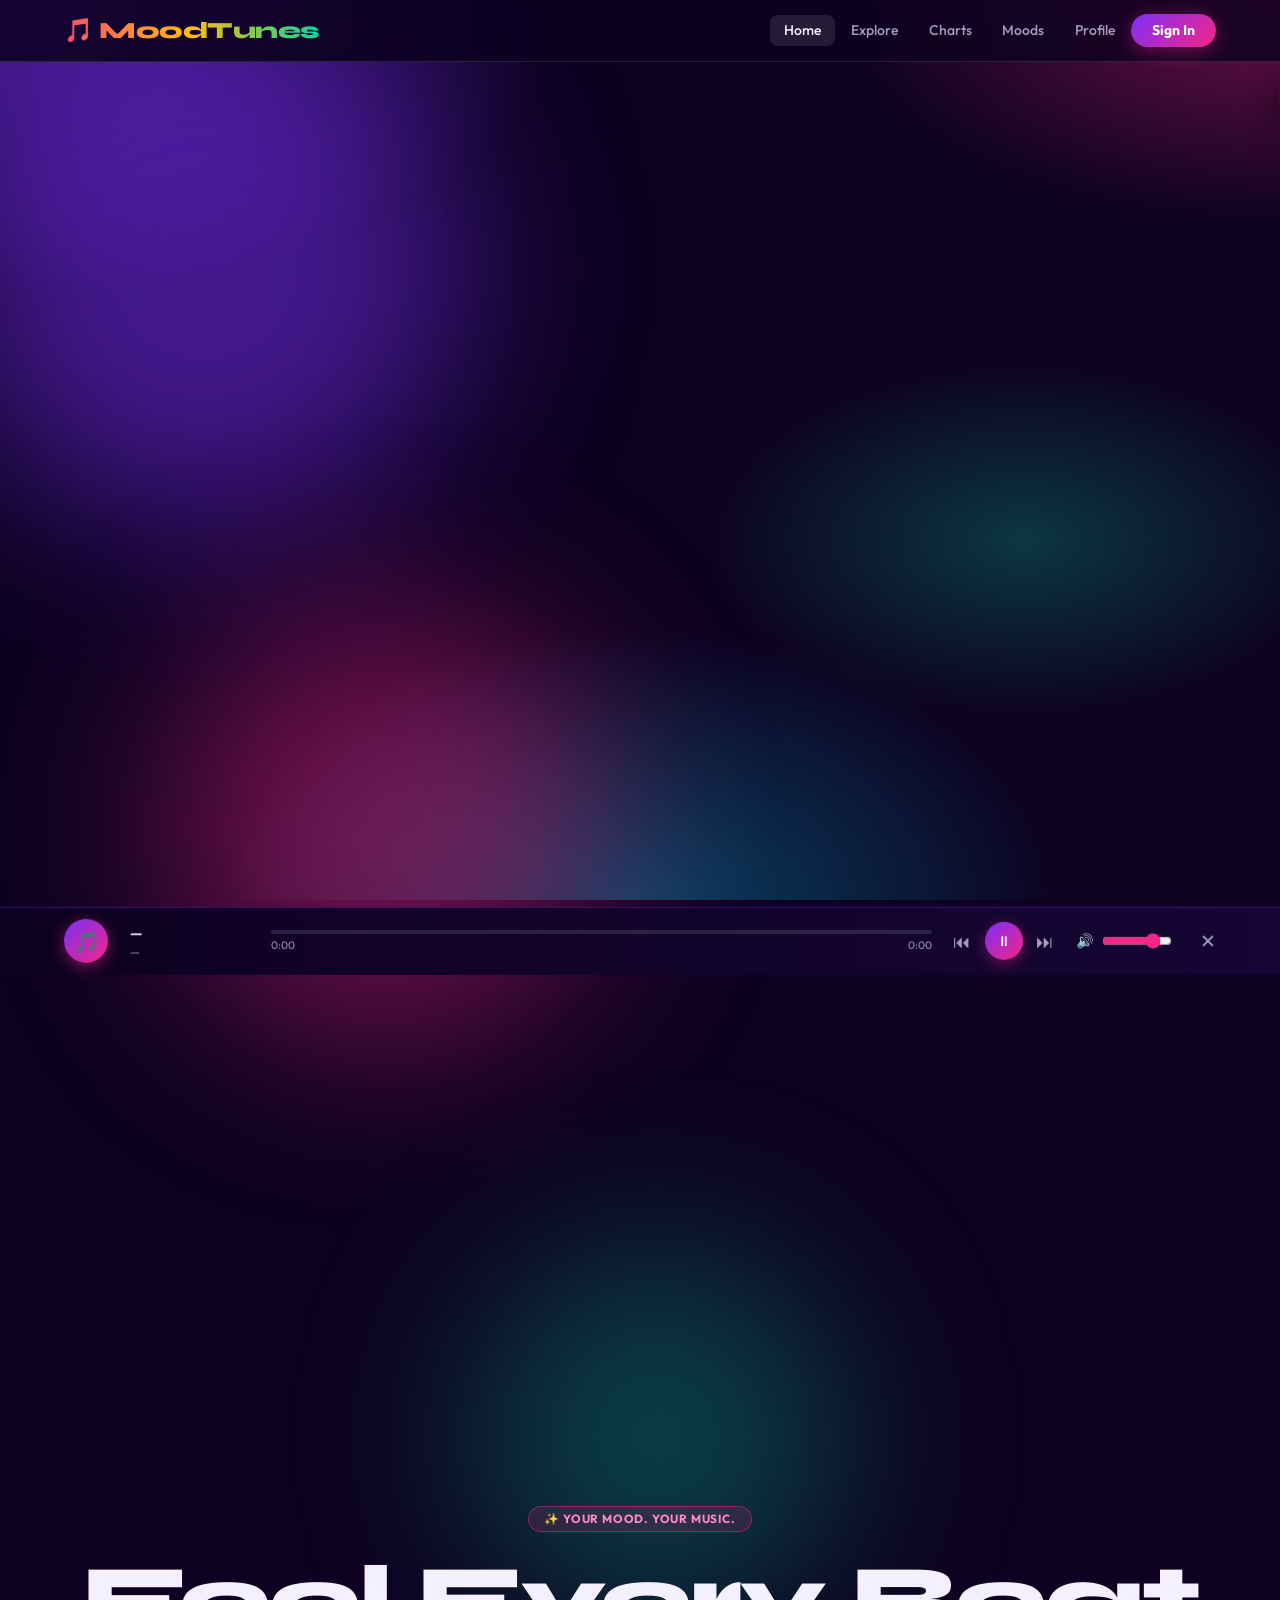
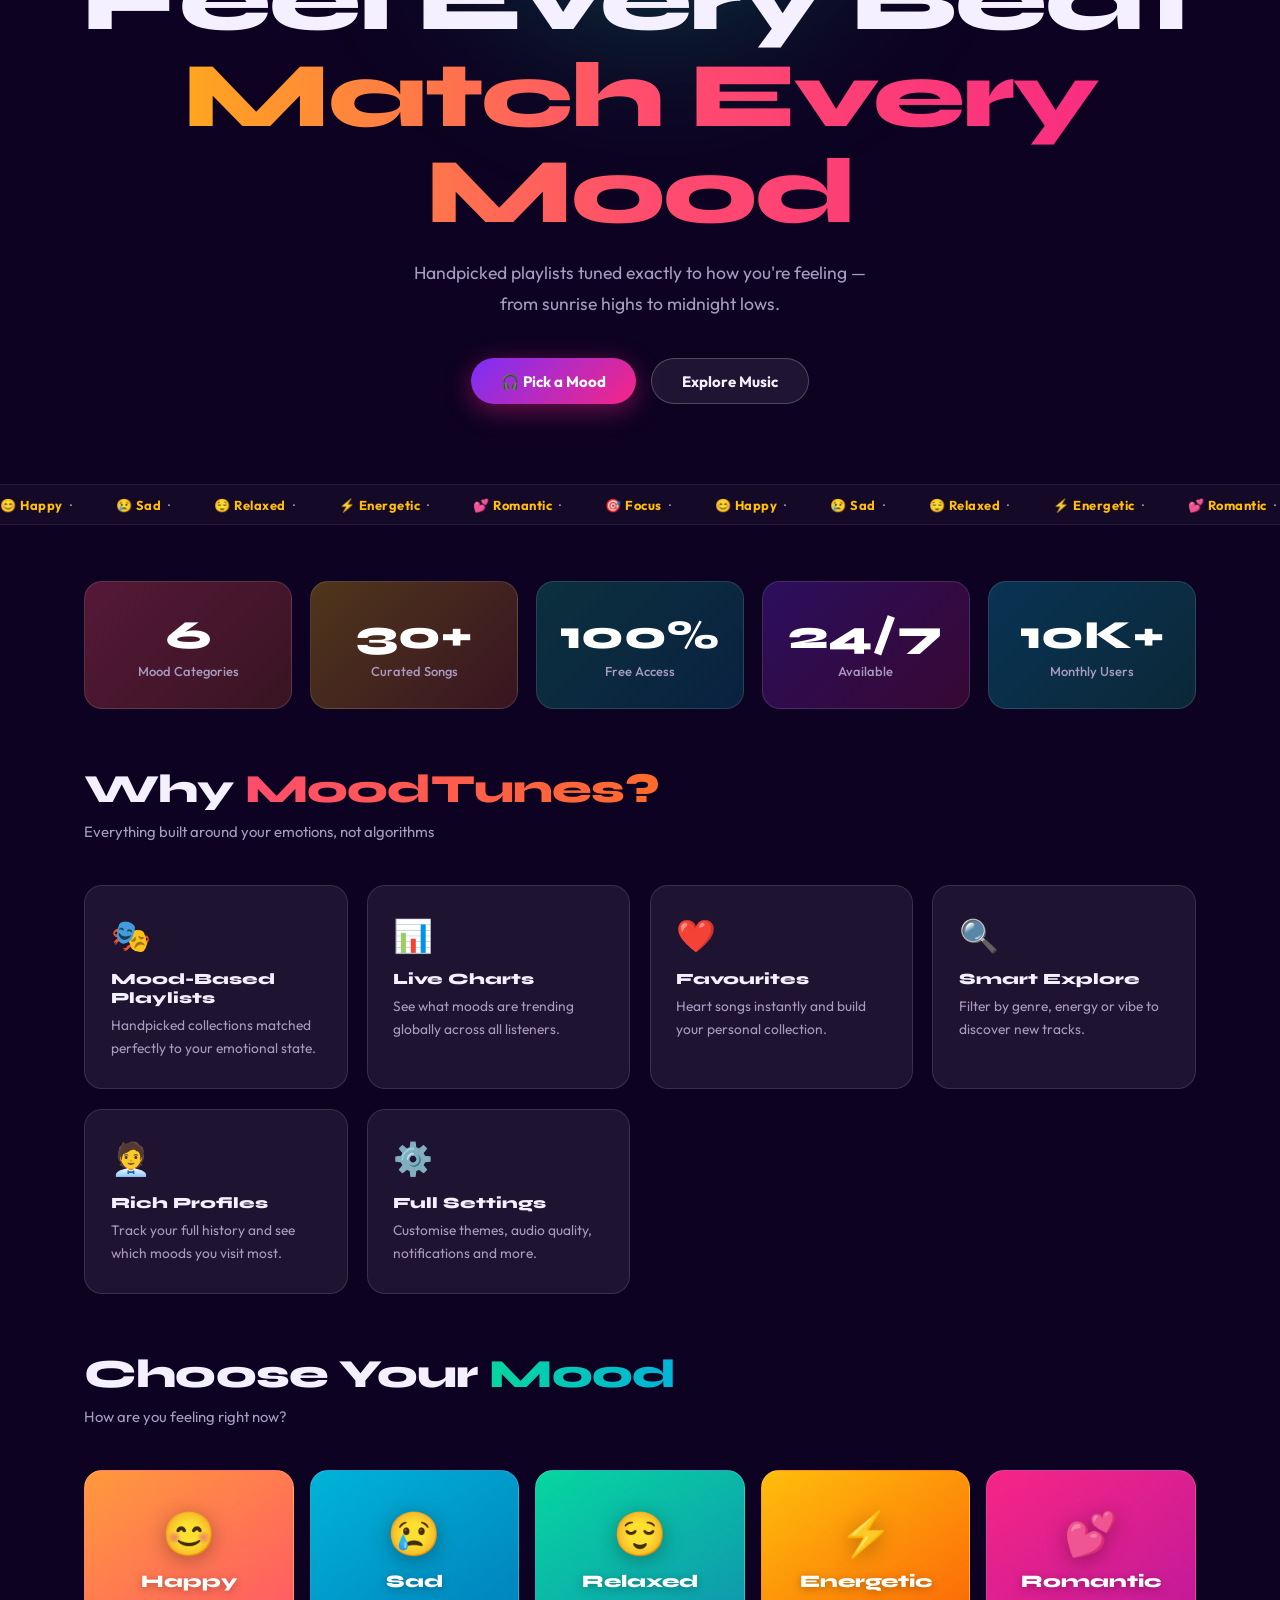
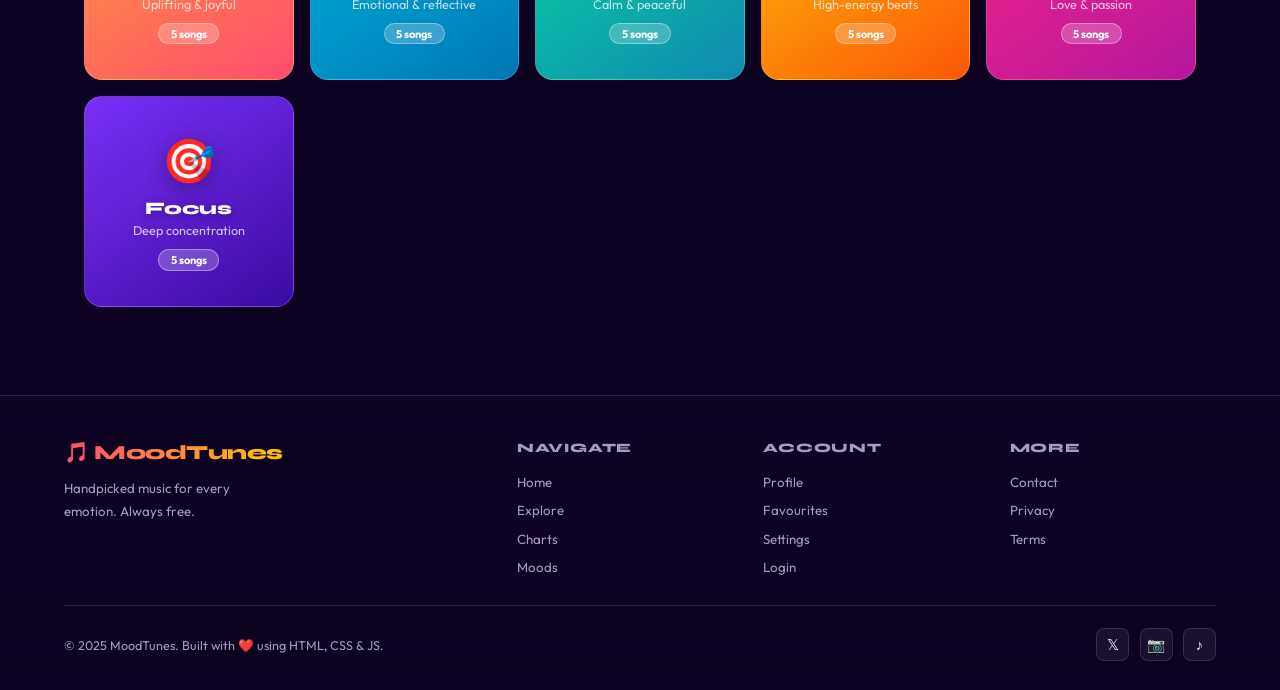
==== index.html @ 8e3df58a "Add active class directly to HTML" ====
<!DOCTYPE html>
<html lang="en">
<head>
  <meta charset="UTF-8"/>
  <meta name="viewport" content="width=device-width,initial-scale=1.0"/>
  <title>MoodTunes — Feel Every Beat</title>

  <!-- Google Fonts -->
  <link rel="preconnect" href="https://fonts.googleapis.com"/>
  <link href="https://fonts.googleapis.com/css2?family=Syne:wght@700;800&family=Outfit:wght@300;400;500;600;700&display=swap" rel="stylesheet"/>

  <!-- External stylesheet — all styles live here -->
  <link rel="stylesheet" href="tunes.css"/>
</head>
<body>

<!-- ═══════════════════════════════════════════
     NAVIGATION
     Buttons call go() from tunes.js.
     id="nb-{page}" used by JS to highlight
     the active page's button.
═══════════════════════════════════════════ -->
<nav>
  <div class="logo" onclick="go('home')">🎵 MoodTunes</div>
  <ul class="nav-links">
    <li><button id="nb-home"     onclick="go('home')">Home</button></li>
    <li><button id="nb-explore"  onclick="go('explore')">Explore</button></li>
    <li><button id="nb-charts"   onclick="go('charts')">Charts</button></li>
    <li><button id="nb-moods"    onclick="go('moods')">Moods</button></li>
    <li><button id="nb-profile"  onclick="go('profile')">Profile</button></li>
    <li><button id="nb-login"    onclick="go('login')" class="nav-cta">Sign In</button></li>
  </ul>
</nav>

<!-- Toast notification — shown/hidden by JS toast() -->
<div id="toast">🎵 <span id="tmsg"></span></div>


<!-- ═══════════════════════════════════════════
     PAGE: HOME
     id="page-home" — JS adds .active to show
═══════════════════════════════════════════ -->
<div id="page-home" class="page active page-enter">

  <!-- Hero Section -->
  <section class="hero">
    <div class="blob b1"></div>
    <div class="blob b2"></div>
    <div class="blob b3"></div>
    <div><span class="pill pill-p">✨ Your Mood. Your Music.</span></div>
    <h1>Feel Every Beat<span class="grad-line">Match Every Mood</span></h1>
    <p>Handpicked playlists tuned exactly to how you're feeling — from sunrise highs to midnight lows.</p>
    <div class="hero-btns">
      <button class="btn btn-main" onclick="go('moods')">🎧 Pick a Mood</button>
      <button class="btn btn-ghost" onclick="go('explore')">Explore Music</button>
    </div>
  </section>

  <!-- Marquee Ticker -->
  <div class="marquee-wrap">
    <div class="marquee-track">
      <span>😊 <strong>Happy</strong> &nbsp;·&nbsp;</span>
      <span>😢 <strong>Sad</strong> &nbsp;·&nbsp;</span>
      <span>😌 <strong>Relaxed</strong> &nbsp;·&nbsp;</span>
      <span>⚡ <strong>Energetic</strong> &nbsp;·&nbsp;</span>
      <span>💕 <strong>Romantic</strong> &nbsp;·&nbsp;</span>
      <span>🎯 <strong>Focus</strong> &nbsp;·&nbsp;</span>
      <!-- Duplicated for infinite loop effect -->
      <span>😊 <strong>Happy</strong> &nbsp;·&nbsp;</span>
      <span>😢 <strong>Sad</strong> &nbsp;·&nbsp;</span>
      <span>😌 <strong>Relaxed</strong> &nbsp;·&nbsp;</span>
      <span>⚡ <strong>Energetic</strong> &nbsp;·&nbsp;</span>
      <span>💕 <strong>Romantic</strong> &nbsp;·&nbsp;</span>
      <span>🎯 <strong>Focus</strong> &nbsp;·&nbsp;</span>
    </div>
  </div>

  <!-- Stats -->
  <section class="wrap">
    <div class="stats-row">
      <div class="stat-card sc1"><div class="stat-n">6</div><div class="stat-l">Mood Categories</div></div>
      <div class="stat-card sc2"><div class="stat-n">30+</div><div class="stat-l">Curated Songs</div></div>
      <div class="stat-card sc3"><div class="stat-n">100%</div><div class="stat-l">Free Access</div></div>
      <div class="stat-card sc4"><div class="stat-n">24/7</div><div class="stat-l">Available</div></div>
      <div class="stat-card sc5"><div class="stat-n">10K+</div><div class="stat-l">Monthly Users</div></div>
    </div>
  </section>

  <!-- Features -->
  <section class="wrap" style="padding-top:0">
    <h2 class="sec-title">Why <span class="gc">MoodTunes?</span></h2>
    <p class="sec-sub">Everything built around your emotions, not algorithms</p>
    <div class="feat-grid">
      <div class="feat-card"><span class="feat-icon">🎭</span><h3>Mood-Based Playlists</h3><p>Handpicked collections matched perfectly to your emotional state.</p></div>
      <div class="feat-card"><span class="feat-icon">📊</span><h3>Live Charts</h3><p>See what moods are trending globally across all listeners.</p></div>
      <div class="feat-card"><span class="feat-icon">❤️</span><h3>Favourites</h3><p>Heart songs instantly and build your personal collection.</p></div>
      <div class="feat-card"><span class="feat-icon">🔍</span><h3>Smart Explore</h3><p>Filter by genre, energy or vibe to discover new tracks.</p></div>
      <div class="feat-card"><span class="feat-icon">🧑‍💼</span><h3>Rich Profiles</h3><p>Track your full history and see which moods you visit most.</p></div>
      <div class="feat-card"><span class="feat-icon">⚙️</span><h3>Full Settings</h3><p>Customise themes, audio quality, notifications and more.</p></div>
    </div>
  </section>

  <!-- Mood Picker -->
  <section class="wrap" style="padding-top:0">
    <h2 class="sec-title">Choose Your <span class="gl">Mood</span></h2>
    <p class="sec-sub">How are you feeling right now?</p>
    <div class="mood-grid">
      <button class="mood-card mc-happy"    onclick="go('happy')"><span class="mood-icon-big">😊</span><h3>Happy</h3><p>Uplifting &amp; joyful</p><span class="mood-pill">5 songs</span></button>
      <button class="mood-card mc-sad"      onclick="go('sad')"><span class="mood-icon-big">😢</span><h3>Sad</h3><p>Emotional &amp; reflective</p><span class="mood-pill">5 songs</span></button>
      <button class="mood-card mc-relaxed"  onclick="go('relaxed')"><span class="mood-icon-big">😌</span><h3>Relaxed</h3><p>Calm &amp; peaceful</p><span class="mood-pill">5 songs</span></button>
      <button class="mood-card mc-energy"   onclick="go('energetic')"><span class="mood-icon-big">⚡</span><h3>Energetic</h3><p>High-energy beats</p><span class="mood-pill">5 songs</span></button>
      <button class="mood-card mc-romantic" onclick="go('romantic')"><span class="mood-icon-big">💕</span><h3>Romantic</h3><p>Love &amp; passion</p><span class="mood-pill">5 songs</span></button>
      <button class="mood-card mc-focus"    onclick="go('focus')"><span class="mood-icon-big">🎯</span><h3>Focus</h3><p>Deep concentration</p><span class="mood-pill">5 songs</span></button>
    </div>
  </section>
</div><!-- end #page-home -->


<!-- ═══════════════════════════════════════════
     PAGE: MOODS
═══════════════════════════════════════════ -->
<div id="page-moods" class="page">
  <section class="wrap">
    <h2 class="sec-title">All <span class="ga">Moods</span></h2>
    <p class="sec-sub">Pick the one that speaks to you right now</p>
    <!-- Search box — oninput calls filterMoods() in tunes.js -->
    <div class="search-bar" style="max-width:430px">
      <span class="si">🔍</span>
      <input type="text" id="moodQ" placeholder="Search moods…" oninput="filterMoods(this.value)">
    </div>
    <!-- data-name used by filterMoods() in JS -->
    <div class="mood-grid" id="moodGrid">
      <button class="mood-card mc-happy"    onclick="go('happy')"    data-name="happy"><span class="mood-icon-big">😊</span><h3>Happy</h3><p>Uplifting &amp; joyful</p><span class="mood-pill">5 songs</span></button>
      <button class="mood-card mc-sad"      onclick="go('sad')"      data-name="sad"><span class="mood-icon-big">😢</span><h3>Sad</h3><p>Emotional &amp; reflective</p><span class="mood-pill">5 songs</span></button>
      <button class="mood-card mc-relaxed"  onclick="go('relaxed')"  data-name="relaxed"><span class="mood-icon-big">😌</span><h3>Relaxed</h3><p>Calm &amp; peaceful</p><span class="mood-pill">5 songs</span></button>
      <button class="mood-card mc-energy"   onclick="go('energetic')"data-name="energetic"><span class="mood-icon-big">⚡</span><h3>Energetic</h3><p>High-energy beats</p><span class="mood-pill">5 songs</span></button>
      <button class="mood-card mc-romantic" onclick="go('romantic')" data-name="romantic"><span class="mood-icon-big">💕</span><h3>Romantic</h3><p>Love &amp; passion</p><span class="mood-pill">5 songs</span></button>
      <button class="mood-card mc-focus"    onclick="go('focus')"    data-name="focus"><span class="mood-icon-big">🎯</span><h3>Focus</h3><p>Deep concentration</p><span class="mood-pill">5 songs</span></button>
    </div>
  </section>
</div>


<!-- ═══════════════════════════════════════════
     PLAYLIST PAGES
     Each song row calls play() and fav() from tunes.js
     onclick, event.stopPropagation() stops fav
     click from also firing the row's play().
═══════════════════════════════════════════ -->

<!-- HAPPY -->
<div id="page-happy" class="page">
  <section class="pl-wrap">
    <button class="back-btn" onclick="go('home')">← Back</button>
    <div class="pl-header">
      <div class="pl-cover" style="background:linear-gradient(145deg,#ff9a3c,#ff4d6d)">😊</div>
      <div class="pl-meta"><h2>Happy Playlist</h2><p>Uplifting tunes to brighten your day</p><span class="pl-count">5 songs · 17 min</span></div>
    </div>
    <div class="song-list">
      <div class="song-row" onclick="play('Sunshine Day','The Bright Band','😊','3:24')">
        <div class="sn">1</div><div class="splay">▶</div>
        <div class="sthumb" style="background:linear-gradient(135deg,#ff9a3c,#ff4d6d)">☀️</div>
        <div class="sinfo"><div class="st">Sunshine Day</div><div class="sa">The Bright Band</div></div>
        <span class="sgenre">Pop</span><div class="sdur">3:24</div>
        <button class="fav-btn" onclick="event.stopPropagation();fav(this,'Sunshine Day','The Bright Band','☀️','3:24')">♡</button>
      </div>
      <div class="song-row" onclick="play('Good Vibes Only','Joy Collective','😊','2:58')">
        <div class="sn">2</div><div class="splay">▶</div>
        <div class="sthumb" style="background:linear-gradient(135deg,#ffbe0b,#ff6b2b)">🌈</div>
        <div class="sinfo"><div class="st">Good Vibes Only</div><div class="sa">Joy Collective</div></div>
        <span class="sgenre">Indie</span><div class="sdur">2:58</div>
        <button class="fav-btn" onclick="event.stopPropagation();fav(this,'Good Vibes Only','Joy Collective','🌈','2:58')">♡</button>
      </div>
      <div class="song-row" onclick="play('Dancing in the Light','Glow Effect','😊','3:40')">
        <div class="sn">3</div><div class="splay">▶</div>
        <div class="sthumb" style="background:linear-gradient(135deg,#f72585,#b5179e)">💃</div>
        <div class="sinfo"><div class="st">Dancing in the Light</div><div class="sa">Glow Effect</div></div>
        <span class="sgenre">Dance</span><div class="sdur">3:40</div>
        <button class="fav-btn" onclick="event.stopPropagation();fav(this,'Dancing in the Light','Glow Effect','💃','3:40')">♡</button>
      </div>
      <div class="song-row" onclick="play('Laugh Out Loud','Smile Squad','😊','3:12')">
        <div class="sn">4</div><div class="splay">▶</div>
        <div class="sthumb" style="background:linear-gradient(135deg,#06d6a0,#118ab2)">😄</div>
        <div class="sinfo"><div class="st">Laugh Out Loud</div><div class="sa">Smile Squad</div></div>
        <span class="sgenre">Pop</span><div class="sdur">3:12</div>
        <button class="fav-btn" onclick="event.stopPropagation();fav(this,'Laugh Out Loud','Smile Squad','😄','3:12')">♡</button>
      </div>
      <div class="song-row" onclick="play('Golden Hour','Sunrise Sessions','😊','4:05')">
        <div class="sn">5</div><div class="splay">▶</div>
        <div class="sthumb" style="background:linear-gradient(135deg,#ffbe0b,#ff9a3c)">🌅</div>
        <div class="sinfo"><div class="st">Golden Hour</div><div class="sa">Sunrise Sessions</div></div>
        <span class="sgenre">Chill</span><div class="sdur">4:05</div>
        <button class="fav-btn" onclick="event.stopPropagation();fav(this,'Golden Hour','Sunrise Sessions','🌅','4:05')">♡</button>
      </div>
    </div>
  </section>
</div>

<!-- SAD -->
<div id="page-sad" class="page">
  <section class="pl-wrap">
    <button class="back-btn" onclick="go('home')">← Back</button>
    <div class="pl-header">
      <div class="pl-cover" style="background:linear-gradient(145deg,#00b4d8,#0077b6)">😢</div>
      <div class="pl-meta"><h2>Sad Playlist</h2><p>Emotional music to feel understood</p><span class="pl-count">5 songs · 20 min</span></div>
    </div>
    <div class="song-list">
      <div class="song-row" onclick="play('Rainy Window','The Melancholy','😢','4:10')"><div class="sn">1</div><div class="splay">▶</div><div class="sthumb" style="background:linear-gradient(135deg,#00b4d8,#0077b6)">🌧️</div><div class="sinfo"><div class="st">Rainy Window</div><div class="sa">The Melancholy</div></div><span class="sgenre">Indie</span><div class="sdur">4:10</div><button class="fav-btn" onclick="event.stopPropagation();fav(this,'Rainy Window','The Melancholy','🌧️','4:10')">♡</button></div>
      <div class="song-row" onclick="play('Empty Room','Hollow Hearts','😢','3:55')"><div class="sn">2</div><div class="splay">▶</div><div class="sthumb" style="background:linear-gradient(135deg,#3a0ca3,#4361ee)">🚪</div><div class="sinfo"><div class="st">Empty Room</div><div class="sa">Hollow Hearts</div></div><span class="sgenre">Soul</span><div class="sdur">3:55</div><button class="fav-btn" onclick="event.stopPropagation();fav(this,'Empty Room','Hollow Hearts','🚪','3:55')">♡</button></div>
      <div class="song-row" onclick="play('Fading Away','Blue Tide','😢','4:20')"><div class="sn">3</div><div class="splay">▶</div><div class="sthumb" style="background:linear-gradient(135deg,#06d6a0,#118ab2)">🌊</div><div class="sinfo"><div class="st">Fading Away</div><div class="sa">Blue Tide</div></div><span class="sgenre">Ambient</span><div class="sdur">4:20</div><button class="fav-btn" onclick="event.stopPropagation();fav(this,'Fading Away','Blue Tide','🌊','4:20')">♡</button></div>
      <div class="song-row" onclick="play('Tears in the Dark','Night Echo','😢','3:48')"><div class="sn">4</div><div class="splay">▶</div><div class="sthumb" style="background:linear-gradient(135deg,#7b2ff7,#3a0ca3)">😔</div><div class="sinfo"><div class="st">Tears in the Dark</div><div class="sa">Night Echo</div></div><span class="sgenre">R&amp;B</span><div class="sdur">3:48</div><button class="fav-btn" onclick="event.stopPropagation();fav(this,'Tears in the Dark','Night Echo','😔','3:48')">♡</button></div>
      <div class="song-row" onclick="play('Missing You','Lost Signal','😢','4:02')"><div class="sn">5</div><div class="splay">▶</div><div class="sthumb" style="background:linear-gradient(135deg,#ff4d6d,#7b2ff7)">💔</div><div class="sinfo"><div class="st">Missing You</div><div class="sa">Lost Signal</div></div><span class="sgenre">Pop</span><div class="sdur">4:02</div><button class="fav-btn" onclick="event.stopPropagation();fav(this,'Missing You','Lost Signal','💔','4:02')">♡</button></div>
    </div>
  </section>
</div>

<!-- RELAXED -->
<div id="page-relaxed" class="page">
  <section class="pl-wrap">
    <button class="back-btn" onclick="go('home')">← Back</button>
    <div class="pl-header">
      <div class="pl-cover" style="background:linear-gradient(145deg,#06d6a0,#118ab2)">😌</div>
      <div class="pl-meta"><h2>Relaxed Playlist</h2><p>Peaceful sounds to calm your mind</p><span class="pl-count">5 songs · 22 min</span></div>
    </div>
    <div class="song-list">
      <div class="song-row" onclick="play('Ocean Breeze','Calm Collective','😌','4:30')"><div class="sn">1</div><div class="splay">▶</div><div class="sthumb" style="background:linear-gradient(135deg,#06d6a0,#118ab2)">🌊</div><div class="sinfo"><div class="st">Ocean Breeze</div><div class="sa">Calm Collective</div></div><span class="sgenre">Chill</span><div class="sdur">4:30</div><button class="fav-btn" onclick="event.stopPropagation();fav(this,'Ocean Breeze','Calm Collective','🌊','4:30')">♡</button></div>
      <div class="song-row" onclick="play('Soft Morning','Dew Drops','😌','5:00')"><div class="sn">2</div><div class="splay">▶</div><div class="sthumb" style="background:linear-gradient(135deg,#f72585,#7b2ff7)">🌸</div><div class="sinfo"><div class="st">Soft Morning</div><div class="sa">Dew Drops</div></div><span class="sgenre">Lo-fi</span><div class="sdur">5:00</div><button class="fav-btn" onclick="event.stopPropagation();fav(this,'Soft Morning','Dew Drops','🌸','5:00')">♡</button></div>
      <div class="song-row" onclick="play('Still Waters','The Drift','😌','4:15')"><div class="sn">3</div><div class="splay">▶</div><div class="sthumb" style="background:linear-gradient(135deg,#00b4d8,#06d6a0)">🏞️</div><div class="sinfo"><div class="st">Still Waters</div><div class="sa">The Drift</div></div><span class="sgenre">Ambient</span><div class="sdur">4:15</div><button class="fav-btn" onclick="event.stopPropagation();fav(this,'Still Waters','The Drift','🏞️','4:15')">♡</button></div>
      <div class="song-row" onclick="play('Gentle Rain','Forest Notes','😌','4:50')"><div class="sn">4</div><div class="splay">▶</div><div class="sthumb" style="background:linear-gradient(135deg,#06d6a0,#ffbe0b)">🌿</div><div class="sinfo"><div class="st">Gentle Rain</div><div class="sa">Forest Notes</div></div><span class="sgenre">Nature</span><div class="sdur">4:50</div><button class="fav-btn" onclick="event.stopPropagation();fav(this,'Gentle Rain','Forest Notes','🌿','4:50')">♡</button></div>
      <div class="song-row" onclick="play('Cloud Nine','Floatwave','😌','3:38')"><div class="sn">5</div><div class="splay">▶</div><div class="sthumb" style="background:linear-gradient(135deg,#7b2ff7,#00b4d8)">☁️</div><div class="sinfo"><div class="st">Cloud Nine</div><div class="sa">Floatwave</div></div><span class="sgenre">Chill</span><div class="sdur">3:38</div><button class="fav-btn" onclick="event.stopPropagation();fav(this,'Cloud Nine','Floatwave','☁️','3:38')">♡</button></div>
    </div>
  </section>
</div>

<!-- ENERGETIC -->
<div id="page-energetic" class="page">
  <section class="pl-wrap">
    <button class="back-btn" onclick="go('home')">← Back</button>
    <div class="pl-header">
      <div class="pl-cover" style="background:linear-gradient(145deg,#ffbe0b,#fb5607)">⚡</div>
      <div class="pl-meta"><h2>Energetic Playlist</h2><p>High-tempo beats to fuel your fire</p><span class="pl-count">5 songs · 17 min</span></div>
    </div>
    <div class="song-list">
      <div class="song-row" onclick="play('Feel the Beat','Energy Crew','⚡','3:10')"><div class="sn">1</div><div class="splay">▶</div><div class="sthumb" style="background:linear-gradient(135deg,#ffbe0b,#ff4d6d)">🔥</div><div class="sinfo"><div class="st">Feel the Beat</div><div class="sa">Energy Crew</div></div><span class="sgenre">EDM</span><div class="sdur">3:10</div><button class="fav-btn" onclick="event.stopPropagation();fav(this,'Feel the Beat','Energy Crew','🔥','3:10')">♡</button></div>
      <div class="song-row" onclick="play('Thunder Strike','Electric Storm','⚡','3:22')"><div class="sn">2</div><div class="splay">▶</div><div class="sthumb" style="background:linear-gradient(135deg,#ff6b2b,#ffbe0b)">⚡</div><div class="sinfo"><div class="st">Thunder Strike</div><div class="sa">Electric Storm</div></div><span class="sgenre">Rock</span><div class="sdur">3:22</div><button class="fav-btn" onclick="event.stopPropagation();fav(this,'Thunder Strike','Electric Storm','⚡','3:22')">♡</button></div>
      <div class="song-row" onclick="play('Pump It Up','Workout Warriors','⚡','2:55')"><div class="sn">3</div><div class="splay">▶</div><div class="sthumb" style="background:linear-gradient(135deg,#f72585,#ff6b2b)">💪</div><div class="sinfo"><div class="st">Pump It Up</div><div class="sa">Workout Warriors</div></div><span class="sgenre">Hip-Hop</span><div class="sdur">2:55</div><button class="fav-btn" onclick="event.stopPropagation();fav(this,'Pump It Up','Workout Warriors','💪','2:55')">♡</button></div>
      <div class="song-row" onclick="play('Power Mode','Bass Boosters','⚡','3:30')"><div class="sn">4</div><div class="splay">▶</div><div class="sthumb" style="background:linear-gradient(135deg,#7b2ff7,#ff4d6d)">🎸</div><div class="sinfo"><div class="st">Power Mode</div><div class="sa">Bass Boosters</div></div><span class="sgenre">EDM</span><div class="sdur">3:30</div><button class="fav-btn" onclick="event.stopPropagation();fav(this,'Power Mode','Bass Boosters','🎸','3:30')">♡</button></div>
      <div class="song-row" onclick="play('Adrenaline Rush','Intensity Max','⚡','3:50')"><div class="sn">5</div><div class="splay">▶</div><div class="sthumb" style="background:linear-gradient(135deg,#fb5607,#ffbe0b)">🏃</div><div class="sinfo"><div class="st">Adrenaline Rush</div><div class="sa">Intensity Max</div></div><span class="sgenre">Rock</span><div class="sdur">3:50</div><button class="fav-btn" onclick="event.stopPropagation();fav(this,'Adrenaline Rush','Intensity Max','🏃','3:50')">♡</button></div>
    </div>
  </section>
</div>

<!-- ROMANTIC -->
<div id="page-romantic" class="page">
  <section class="pl-wrap">
    <button class="back-btn" onclick="go('home')">← Back</button>
    <div class="pl-header">
      <div class="pl-cover" style="background:linear-gradient(145deg,#f72585,#b5179e)">💕</div>
      <div class="pl-meta"><h2>Romantic Playlist</h2><p>Love songs for tender moments</p><span class="pl-count">5 songs · 21 min</span></div>
    </div>
    <div class="song-list">
      <div class="song-row" onclick="play('Heart and Soul','Love Tunes','💕','4:15')"><div class="sn">1</div><div class="splay">▶</div><div class="sthumb" style="background:linear-gradient(135deg,#f72585,#ff4d6d)">💗</div><div class="sinfo"><div class="st">Heart and Soul</div><div class="sa">Love Tunes</div></div><span class="sgenre">Soul</span><div class="sdur">4:15</div><button class="fav-btn" onclick="event.stopPropagation();fav(this,'Heart and Soul','Love Tunes','💗','4:15')">♡</button></div>
      <div class="song-row" onclick="play('Endless Love','Romance Band','💕','4:00')"><div class="sn">2</div><div class="splay">▶</div><div class="sthumb" style="background:linear-gradient(135deg,#b5179e,#7b2ff7)">🌹</div><div class="sinfo"><div class="st">Endless Love</div><div class="sa">Romance Band</div></div><span class="sgenre">R&amp;B</span><div class="sdur">4:00</div><button class="fav-btn" onclick="event.stopPropagation();fav(this,'Endless Love','Romance Band','🌹','4:00')">♡</button></div>
      <div class="song-row" onclick="play('You and Me Forever','Sweet Harmony','💕','4:22')"><div class="sn">3</div><div class="splay">▶</div><div class="sthumb" style="background:linear-gradient(135deg,#ff4d6d,#ffbe0b)">👫</div><div class="sinfo"><div class="st">You and Me Forever</div><div class="sa">Sweet Harmony</div></div><span class="sgenre">Pop</span><div class="sdur">4:22</div><button class="fav-btn" onclick="event.stopPropagation();fav(this,'You and Me Forever','Sweet Harmony','👫','4:22')">♡</button></div>
      <div class="song-row" onclick="play('Moonlight Dance','Lovers Symphony','💕','4:05')"><div class="sn">4</div><div class="splay">▶</div><div class="sthumb" style="background:linear-gradient(135deg,#3a0ca3,#f72585)">🌙</div><div class="sinfo"><div class="st">Moonlight Dance</div><div class="sa">Lovers Symphony</div></div><span class="sgenre">Classical</span><div class="sdur">4:05</div><button class="fav-btn" onclick="event.stopPropagation();fav(this,'Moonlight Dance','Lovers Symphony','🌙','4:05')">♡</button></div>
      <div class="song-row" onclick="play('Kiss in the Rain','Passionate Hearts','💕','4:18')"><div class="sn">5</div><div class="splay">▶</div><div class="sthumb" style="background:linear-gradient(135deg,#f72585,#ff6b2b)">💋</div><div class="sinfo"><div class="st">Kiss in the Rain</div><div class="sa">Passionate Hearts</div></div><span class="sgenre">Pop</span><div class="sdur">4:18</div><button class="fav-btn" onclick="event.stopPropagation();fav(this,'Kiss in the Rain','Passionate Hearts','💋','4:18')">♡</button></div>
    </div>
  </section>
</div>

<!-- FOCUS -->
<div id="page-focus" class="page">
  <section class="pl-wrap">
    <button class="back-btn" onclick="go('home')">← Back</button>
    <div class="pl-header">
      <div class="pl-cover" style="background:linear-gradient(145deg,#7b2ff7,#3a0ca3)">🎯</div>
      <div class="pl-meta"><h2>Focus Playlist</h2><p>Deep work music for the zone</p><span class="pl-count">5 songs · 24 min</span></div>
    </div>
    <div class="song-list">
      <div class="song-row" onclick="play('Deep Concentration','Study Beats','🎯','4:45')"><div class="sn">1</div><div class="splay">▶</div><div class="sthumb" style="background:linear-gradient(135deg,#7b2ff7,#3a0ca3)">🧠</div><div class="sinfo"><div class="st">Deep Concentration</div><div class="sa">Study Beats</div></div><span class="sgenre">Ambient</span><div class="sdur">4:45</div><button class="fav-btn" onclick="event.stopPropagation();fav(this,'Deep Concentration','Study Beats','🧠','4:45')">♡</button></div>
      <div class="song-row" onclick="play('Flow State','Productivity Pro','🎯','5:10')"><div class="sn">2</div><div class="splay">▶</div><div class="sthumb" style="background:linear-gradient(135deg,#3a0ca3,#00b4d8)">📖</div><div class="sinfo"><div class="st">Flow State</div><div class="sa">Productivity Pro</div></div><span class="sgenre">Lo-fi</span><div class="sdur">5:10</div><button class="fav-btn" onclick="event.stopPropagation();fav(this,'Flow State','Productivity Pro','📖','5:10')">♡</button></div>
      <div class="song-row" onclick="play('Brain Power','Mind Matrix','🎯','4:55')"><div class="sn">3</div><div class="splay">▶</div><div class="sthumb" style="background:linear-gradient(135deg,#7b2ff7,#06d6a0)">⚙️</div><div class="sinfo"><div class="st">Brain Power</div><div class="sa">Mind Matrix</div></div><span class="sgenre">Electronic</span><div class="sdur">4:55</div><button class="fav-btn" onclick="event.stopPropagation();fav(this,'Brain Power','Mind Matrix','⚙️','4:55')">♡</button></div>
      <div class="song-row" onclick="play('Work Mode Active','Focus Factory','🎯','4:30')"><div class="sn">4</div><div class="splay">▶</div><div class="sthumb" style="background:linear-gradient(135deg,#4361ee,#7b2ff7)">💻</div><div class="sinfo"><div class="st">Work Mode Active</div><div class="sa">Focus Factory</div></div><span class="sgenre">Ambient</span><div class="sdur">4:30</div><button class="fav-btn" onclick="event.stopPropagation();fav(this,'Work Mode Active','Focus Factory','💻','4:30')">♡</button></div>
      <div class="song-row" onclick="play('Zone In','Attention Span','🎯','4:40')"><div class="sn">5</div><div class="splay">▶</div><div class="sthumb" style="background:linear-gradient(135deg,#7b2ff7,#f72585)">🎯</div><div class="sinfo"><div class="st">Zone In</div><div class="sa">Attention Span</div></div><span class="sgenre">Lo-fi</span><div class="sdur">4:40</div><button class="fav-btn" onclick="event.stopPropagation();fav(this,'Zone In','Attention Span','🎯','4:40')">♡</button></div>
    </div>
  </section>
</div>


<!-- ═══════════════════════════════════════════
     PAGE: EXPLORE
     data-g = genre filter value
     data-n = searchable text (song + artist)
═══════════════════════════════════════════ -->
<div id="page-explore" class="page">
  <section class="wrap">
    <h2 class="sec-title">Explore <span class="gl">Music</span></h2>
    <p class="sec-sub">Search by song, artist, or filter by genre</p>
    <div class="search-bar">
      <span class="si">🔍</span>
      <input type="text" id="exQ" placeholder="Search songs, artists…" oninput="filterExplore(this.value)">
    </div>
    <div class="filter-row">
      <button class="filter-btn on" onclick="setFilter('all',this)">All</button>
      <button class="filter-btn"    onclick="setFilter('pop',this)">Pop</button>
      <button class="filter-btn"    onclick="setFilter('lofi',this)">Lo-fi</button>
      <button class="filter-btn"    onclick="setFilter('edm',this)">EDM</button>
      <button class="filter-btn"    onclick="setFilter('indie',this)">Indie</button>
      <button class="filter-btn"    onclick="setFilter('ambient',this)">Ambient</button>
      <button class="filter-btn"    onclick="setFilter('rb',this)">R&amp;B</button>
    </div>
    <div class="explore-grid" id="exGrid">
      <div class="explore-card" data-g="pop"     data-n="sunshine day the bright band"   onclick="play('Sunshine Day','The Bright Band','😊','3:24')"><div class="ex-cover" style="background:linear-gradient(145deg,#ff9a3c,#ff4d6d)">☀️</div><div class="ex-body"><h4>Sunshine Day</h4><p>The Bright Band</p><span class="ex-tag">Pop</span></div></div>
      <div class="explore-card" data-g="lofi"    data-n="flow state productivity pro"    onclick="play('Flow State','Productivity Pro','📖','5:10')"><div class="ex-cover" style="background:linear-gradient(145deg,#7b2ff7,#3a0ca3)">📖</div><div class="ex-body"><h4>Flow State</h4><p>Productivity Pro</p><span class="ex-tag">Lo-fi</span></div></div>
      <div class="explore-card" data-g="edm"     data-n="feel the beat energy crew"      onclick="play('Feel the Beat','Energy Crew','⚡','3:10')"><div class="ex-cover" style="background:linear-gradient(145deg,#ffbe0b,#fb5607)">🔥</div><div class="ex-body"><h4>Feel the Beat</h4><p>Energy Crew</p><span class="ex-tag">EDM</span></div></div>
      <div class="explore-card" data-g="indie"   data-n="rainy window the melancholy"    onclick="play('Rainy Window','The Melancholy','🌧️','4:10')"><div class="ex-cover" style="background:linear-gradient(145deg,#00b4d8,#0077b6)">🌧️</div><div class="ex-body"><h4>Rainy Window</h4><p>The Melancholy</p><span class="ex-tag">Indie</span></div></div>
      <div class="explore-card" data-g="ambient" data-n="ocean breeze calm collective"   onclick="play('Ocean Breeze','Calm Collective','🌊','4:30')"><div class="ex-cover" style="background:linear-gradient(145deg,#06d6a0,#118ab2)">🌊</div><div class="ex-body"><h4>Ocean Breeze</h4><p>Calm Collective</p><span class="ex-tag">Ambient</span></div></div>
      <div class="explore-card" data-g="rb"      data-n="heart and soul love tunes"     onclick="play('Heart and Soul','Love Tunes','💗','4:15')"><div class="ex-cover" style="background:linear-gradient(145deg,#f72585,#b5179e)">💗</div><div class="ex-body"><h4>Heart and Soul</h4><p>Love Tunes</p><span class="ex-tag">R&amp;B</span></div></div>
      <div class="explore-card" data-g="lofi"    data-n="soft morning dew drops"         onclick="play('Soft Morning','Dew Drops','🌸','5:00')"><div class="ex-cover" style="background:linear-gradient(145deg,#b5179e,#7b2ff7)">🌸</div><div class="ex-body"><h4>Soft Morning</h4><p>Dew Drops</p><span class="ex-tag">Lo-fi</span></div></div>
      <div class="explore-card" data-g="pop"     data-n="golden hour sunrise sessions"   onclick="play('Golden Hour','Sunrise Sessions','🌅','4:05')"><div class="ex-cover" style="background:linear-gradient(145deg,#ffbe0b,#ff9a3c)">🌅</div><div class="ex-body"><h4>Golden Hour</h4><p>Sunrise Sessions</p><span class="ex-tag">Pop</span></div></div>
      <div class="explore-card" data-g="ambient" data-n="brain power mind matrix"        onclick="play('Brain Power','Mind Matrix','⚙️','4:55')"><div class="ex-cover" style="background:linear-gradient(145deg,#7b2ff7,#06d6a0)">⚙️</div><div class="ex-body"><h4>Brain Power</h4><p>Mind Matrix</p><span class="ex-tag">Ambient</span></div></div>
      <div class="explore-card" data-g="edm"     data-n="thunder strike electric storm"  onclick="play('Thunder Strike','Electric Storm','⚡','3:22')"><div class="ex-cover" style="background:linear-gradient(145deg,#ff6b2b,#ffbe0b)">⚡</div><div class="ex-body"><h4>Thunder Strike</h4><p>Electric Storm</p><span class="ex-tag">EDM</span></div></div>
    </div>
  </section>
</div>


<!-- ═══════════════════════════════════════════
     PAGE: CHARTS
═══════════════════════════════════════════ -->
<div id="page-charts" class="page">
  <section class="wrap">
    <h2 class="sec-title">🔥 Trending <span class="gc">Charts</span></h2>
    <p class="sec-sub">Most played tracks across all moods this week</p>
    <div class="charts-layout">
      <div class="chart-box">
        <div class="chart-hdr">Top 10 Songs This Week</div>
        <div class="chart-row" onclick="play('Golden Hour','Sunrise Sessions','🌅','4:05')"><div class="c-rank gold">1</div><div class="c-thumb" style="background:linear-gradient(135deg,#ffbe0b,#ff9a3c)">🌅</div><div class="c-info"><div class="ct">Golden Hour</div><div class="ca">Sunrise Sessions</div></div><div class="c-plays">12.4K</div><div class="tu">▲2</div></div>
        <div class="chart-row" onclick="play('Ocean Breeze','Calm Collective','🌊','4:30')"><div class="c-rank silver">2</div><div class="c-thumb" style="background:linear-gradient(135deg,#06d6a0,#118ab2)">🌊</div><div class="c-info"><div class="ct">Ocean Breeze</div><div class="ca">Calm Collective</div></div><div class="c-plays">10.1K</div><div class="tu">▲5</div></div>
        <div class="chart-row" onclick="play('Feel the Beat','Energy Crew','🔥','3:10')"><div class="c-rank bronze">3</div><div class="c-thumb" style="background:linear-gradient(135deg,#ffbe0b,#fb5607)">🔥</div><div class="c-info"><div class="ct">Feel the Beat</div><div class="ca">Energy Crew</div></div><div class="c-plays">9.8K</div><div class="td">▼1</div></div>
        <div class="chart-row" onclick="play('Flow State','Productivity Pro','📖','5:10')"><div class="c-rank">4</div><div class="c-thumb" style="background:linear-gradient(135deg,#7b2ff7,#3a0ca3)">📖</div><div class="c-info"><div class="ct">Flow State</div><div class="ca">Productivity Pro</div></div><div class="c-plays">8.7K</div><div class="tu">▲3</div></div>
        <div class="chart-row" onclick="play('Sunshine Day','The Bright Band','☀️','3:24')"><div class="c-rank">5</div><div class="c-thumb" style="background:linear-gradient(135deg,#ff9a3c,#ff4d6d)">☀️</div><div class="c-info"><div class="ct">Sunshine Day</div><div class="ca">The Bright Band</div></div><div class="c-plays">7.5K</div><div class="td">▼2</div></div>
        <div class="chart-row" onclick="play('Heart and Soul','Love Tunes','💗','4:15')"><div class="c-rank">6</div><div class="c-thumb" style="background:linear-gradient(135deg,#f72585,#b5179e)">💗</div><div class="c-info"><div class="ct">Heart and Soul</div><div class="ca">Love Tunes</div></div><div class="c-plays">6.9K</div><div class="tu">🆕</div></div>
        <div class="chart-row" onclick="play('Thunder Strike','Electric Storm','⚡','3:22')"><div class="c-rank">7</div><div class="c-thumb" style="background:linear-gradient(135deg,#ff6b2b,#ffbe0b)">⚡</div><div class="c-info"><div class="ct">Thunder Strike</div><div class="ca">Electric Storm</div></div><div class="c-plays">6.2K</div><div class="td">▼3</div></div>
        <div class="chart-row" onclick="play('Soft Morning','Dew Drops','🌸','5:00')"><div class="c-rank">8</div><div class="c-thumb" style="background:linear-gradient(135deg,#b5179e,#7b2ff7)">🌸</div><div class="c-info"><div class="ct">Soft Morning</div><div class="ca">Dew Drops</div></div><div class="c-plays">5.8K</div><div class="tu">▲1</div></div>
        <div class="chart-row" onclick="play('Moonlight Dance','Lovers Symphony','🌙','4:05')"><div class="c-rank">9</div><div class="c-thumb" style="background:linear-gradient(135deg,#3a0ca3,#f72585)">🌙</div><div class="c-info"><div class="ct">Moonlight Dance</div><div class="ca">Lovers Symphony</div></div><div class="c-plays">5.1K</div><div class="tn">—</div></div>
        <div class="chart-row" onclick="play('Brain Power','Mind Matrix','⚙️','4:55')"><div class="c-rank">10</div><div class="c-thumb" style="background:linear-gradient(135deg,#7b2ff7,#06d6a0)">⚙️</div><div class="c-info"><div class="ct">Brain Power</div><div class="ca">Mind Matrix</div></div><div class="c-plays">4.8K</div><div class="tu">▲4</div></div>
      </div>
      <div class="sidebar">
        <div class="s-card">
          <h3>🎭 Mood Popularity</h3>
          <div class="bar-row"><span class="bar-lbl">Happy</span><div class="bar-track"><div class="bar-fill bf1" style="width:88%"></div></div><span class="bar-pct">88%</span></div>
          <div class="bar-row"><span class="bar-lbl">Relaxed</span><div class="bar-track"><div class="bar-fill bf2" style="width:75%"></div></div><span class="bar-pct">75%</span></div>
          <div class="bar-row"><span class="bar-lbl">Focus</span><div class="bar-track"><div class="bar-fill bf3" style="width:66%"></div></div><span class="bar-pct">66%</span></div>
          <div class="bar-row"><span class="bar-lbl">Energetic</span><div class="bar-track"><div class="bar-fill bf1" style="width:58%"></div></div><span class="bar-pct">58%</span></div>
          <div class="bar-row"><span class="bar-lbl">Romantic</span><div class="bar-track"><div class="bar-fill bf3" style="width:44%"></div></div><span class="bar-pct">44%</span></div>
          <div class="bar-row"><span class="bar-lbl">Sad</span><div class="bar-track"><div class="bar-fill bf2" style="width:38%"></div></div><span class="bar-pct">38%</span></div>
        </div>
        <div class="s-card">
          <h3>🎵 Top Genres</h3>
          <div class="bar-row"><span class="bar-lbl">Pop</span><div class="bar-track"><div class="bar-fill bf1" style="width:80%"></div></div></div>
          <div class="bar-row"><span class="bar-lbl">Lo-fi</span><div class="bar-track"><div class="bar-fill bf2" style="width:70%"></div></div></div>
          <div class="bar-row"><span class="bar-lbl">Ambient</span><div class="bar-track"><div class="bar-fill bf3" style="width:55%"></div></div></div>
          <div class="bar-row"><span class="bar-lbl">EDM</span><div class="bar-track"><div class="bar-fill bf1" style="width:50%"></div></div></div>
          <div class="bar-row"><span class="bar-lbl">Indie</span><div class="bar-track"><div class="bar-fill bf2" style="width:42%"></div></div></div>
        </div>
      </div>
    </div>
  </section>
</div>


<!-- ═══════════════════════════════════════════
     PAGE: PROFILE
═══════════════════════════════════════════ -->
<div id="page-profile" class="page">
  <div class="profile-hero">
    <div class="p-inner">
      <div class="avatar">🎧<div class="av-badge">✓</div></div>
      <div>
        <div class="p-name"><h2>Aryan Sharma</h2><p>aryan@example.com · Member since Jan 2024</p></div>
        <div class="p-stats">
          <div class="ps"><div class="ps-n">142</div><div class="ps-l">Songs Played</div></div>
          <div class="ps"><div class="ps-n">18</div><div class="ps-l">Favourites</div></div>
          <div class="ps"><div class="ps-n">6</div><div class="ps-l">Moods Explored</div></div>
        </div>
      </div>
      <div style="margin-left:auto"><button class="btn btn-ghost" onclick="toast('✏️ Edit profile — needs backend!')">Edit Profile</button></div>
    </div>
  </div>
  <section class="wrap">
    <div class="profile-grid">
      <div class="p-sec">
        <h3>🕒 Recent History</h3>
        <div class="h-item"><div class="h-icon" style="background:linear-gradient(135deg,#ffbe0b,#ff9a3c)">☀️</div><div><div class="h-t">Sunshine Day</div><div class="h-a">The Bright Band · 2 hrs ago</div></div><button class="fav-btn" onclick="fav(this,'Sunshine Day','The Bright Band','☀️','3:24')">♡</button></div>
        <div class="h-item"><div class="h-icon" style="background:linear-gradient(135deg,#06d6a0,#118ab2)">🌊</div><div><div class="h-t">Ocean Breeze</div><div class="h-a">Calm Collective · 5 hrs ago</div></div><button class="fav-btn" onclick="fav(this,'Ocean Breeze','Calm Collective','🌊','4:30')">♡</button></div>
        <div class="h-item"><div class="h-icon" style="background:linear-gradient(135deg,#ffbe0b,#fb5607)">🔥</div><div><div class="h-t">Feel the Beat</div><div class="h-a">Energy Crew · Yesterday</div></div><button class="fav-btn" onclick="fav(this,'Feel the Beat','Energy Crew','🔥','3:10')">♡</button></div>
        <div class="h-item"><div class="h-icon" style="background:linear-gradient(135deg,#7b2ff7,#3a0ca3)">📖</div><div><div class="h-t">Flow State</div><div class="h-a">Productivity Pro · Yesterday</div></div><button class="fav-btn" onclick="fav(this,'Flow State','Productivity Pro','📖','5:10')">♡</button></div>
        <div class="h-item"><div class="h-icon" style="background:linear-gradient(135deg,#b5179e,#7b2ff7)">🌸</div><div><div class="h-t">Soft Morning</div><div class="h-a">Dew Drops · 2 days ago</div></div><button class="fav-btn" onclick="fav(this,'Soft Morning','Dew Drops','🌸','5:00')">♡</button></div>
      </div>
      <div class="p-sec">
        <h3>🎭 Mood History</h3>
        <p style="color:var(--muted);font-size:.83rem;margin-bottom:1.1rem">This month's moods</p>
        <div>
          <span class="mood-badge" style="background:rgba(255,154,60,.25);border:1px solid rgba(255,154,60,.5);color:#ffb87a">😊 Happy ×32</span>
          <span class="mood-badge" style="background:rgba(123,47,247,.25);border:1px solid rgba(123,47,247,.5);color:#c4a6ff">🎯 Focus ×28</span>
          <span class="mood-badge" style="background:rgba(6,214,160,.22);border:1px solid rgba(6,214,160,.5);color:#6effd8">😌 Relaxed ×21</span>
          <span class="mood-badge" style="background:rgba(255,190,11,.22);border:1px solid rgba(255,190,11,.5);color:#ffe066">⚡ Energy ×18</span>
          <span class="mood-badge" style="background:rgba(247,37,133,.2);border:1px solid rgba(247,37,133,.5);color:#ff87c0">💕 Romantic ×14</span>
          <span class="mood-badge" style="background:rgba(0,180,216,.2);border:1px solid rgba(0,180,216,.5);color:#80d4f0">😢 Sad ×11</span>
        </div>
        <div style="margin-top:1.4rem;background:rgba(255,154,60,.15);border:1px solid rgba(255,154,60,.38);border-radius:14px;padding:1rem;display:flex;align-items:center;gap:.85rem">
          <span style="font-size:2rem">😊</span>
          <div><div style="font-weight:700;font-size:.95rem">Happy</div><div style="font-size:.76rem;color:var(--muted);margin-top:.1rem">32 sessions · 1h 48m total</div></div>
          <span style="margin-left:auto;font-size:.76rem;color:var(--amber);font-weight:700">🏆 Top Mood</span>
        </div>
      </div>
    </div>
  </section>
</div>


<!-- ═══════════════════════════════════════════
     PAGE: FAVOURITES
     .song-row items added dynamically by tunes.js
═══════════════════════════════════════════ -->
<div id="page-favourites" class="page">
  <section class="wrap">
    <h2 class="sec-title">❤️ Your <span class="gc">Favourites</span></h2>
    <p class="sec-sub">Songs you've hearted across all moods</p>
    <div class="song-list" id="favList">
      <!-- Empty state — hidden by JS when songs exist -->
      <div class="fav-empty" id="favEmpty">
        <div class="ei">🤍</div>
        <h3>No favourites yet</h3>
        <p>Heart any song while listening and it'll appear here.</p>
        <button class="btn btn-main" style="margin-top:1.5rem" onclick="go('moods')">Browse Moods</button>
      </div>
    </div>
  </section>
</div>


<!-- ═══════════════════════════════════════════
     PAGE: SETTINGS
     switchS() in tunes.js shows one panel,
     hides the rest by toggling display.
═══════════════════════════════════════════ -->
<div id="page-settings" class="page">
  <section class="wrap">
    <h2 class="sec-title">⚙️ <span class="gv">Settings</span></h2>
    <p class="sec-sub">Customise your MoodTunes experience</p>
    <div class="settings-layout">
      <!-- Side nav -->
      <div class="s-nav">
        <div class="s-nav-item on" onclick="switchS('account',this)">👤 Account</div>
        <div class="s-nav-item"    onclick="switchS('appear',this)">🎨 Appearance</div>
        <div class="s-nav-item"    onclick="switchS('audio',this)">🔊 Audio</div>
        <div class="s-nav-item"    onclick="switchS('notifs',this)">🔔 Notifications</div>
        <div class="s-nav-item"    onclick="switchS('privacy',this)">🔒 Privacy</div>
      </div>
      <!-- Panels — only one visible at a time -->
      <div>
        <!-- Account panel (shown by default) -->
        <div class="s-panel" id="sp-account">
          <h3>Account</h3><p class="sp-sub">Manage your profile details</p>
          <div class="fg"><label>Display Name</label><input type="text" value="Aryan Sharma"></div>
          <div class="fg"><label>Email</label><input type="email" value="aryan@example.com"></div>
          <div class="fg"><label>Bio</label><textarea rows="3">Music lover &amp; coder 🎵</textarea></div>
          <div class="fg"><label>Favourite Genre</label>
            <select><option>Pop</option><option>Lo-fi</option><option>EDM</option><option>Indie</option><option>Ambient</option><option>R&amp;B</option></select>
          </div>
          <button class="auth-btn" onclick="toast('✅ Profile saved!')">Save Changes</button>
        </div>
        <!-- Appearance panel -->
        <div class="s-panel" id="sp-appear" style="display:none">
          <h3>Appearance</h3><p class="sp-sub">Personalise how MoodTunes looks</p>
          <div class="s-row"><div class="s-lbl"><h4>Dark Mode</h4><p>Use the dark colour scheme</p></div><label class="tog"><input type="checkbox" checked onchange="toast('🌙 Theme toggled!')"><span class="tog-t"></span></label></div>
          <div class="s-row">
            <div class="s-lbl"><h4>Accent Colour</h4><p>Pick your highlight colour</p></div>
            <!-- setAccent() in tunes.js updates --violet CSS variable live -->
            <div class="theme-opts">
              <div class="theme-opt on"  style="background:linear-gradient(135deg,#7b2ff7,#f72585)" onclick="setAccent('#7b2ff7',this)"></div>
              <div class="theme-opt"     style="background:linear-gradient(135deg,#ff4d6d,#ff9a3c)" onclick="setAccent('#ff4d6d',this)"></div>
              <div class="theme-opt"     style="background:linear-gradient(135deg,#06d6a0,#00b4d8)" onclick="setAccent('#06d6a0',this)"></div>
              <div class="theme-opt"     style="background:linear-gradient(135deg,#ffbe0b,#fb5607)" onclick="setAccent('#ffbe0b',this)"></div>
            </div>
          </div>
          <div class="s-row"><div class="s-lbl"><h4>Compact Mode</h4><p>Smaller song rows</p></div><label class="tog"><input type="checkbox" onchange="toast('📐 Compact mode toggled!')"><span class="tog-t"></span></label></div>
          <div class="s-row"><div class="s-lbl"><h4>Animated Blobs</h4><p>Background animations</p></div><label class="tog"><input type="checkbox" checked onchange="toast('✨ Animations toggled!')"><span class="tog-t"></span></label></div>
        </div>
        <!-- Audio panel -->
        <div class="s-panel" id="sp-audio" style="display:none">
          <h3>Audio</h3><p class="sp-sub">Playback and quality settings</p>
          <div class="s-row"><div class="s-lbl"><h4>Audio Quality</h4><p>Higher = more data usage</p></div><select style="background:rgba(255,255,255,.07);border:1px solid var(--bdr);border-radius:8px;padding:.48rem .85rem;color:var(--text);font-family:'Outfit',sans-serif" onchange="toast('🔊 Quality: '+this.value)"><option>Standard (128kbps)</option><option>High (256kbps)</option><option>Lossless</option></select></div>
          <div class="s-row"><div class="s-lbl"><h4>Crossfade</h4><p>Smooth transition between songs</p></div><label class="tog"><input type="checkbox" onchange="toast('🎚️ Crossfade toggled!')"><span class="tog-t"></span></label></div>
          <div class="s-row"><div class="s-lbl"><h4>Auto-play Next</h4><p>Keep the queue going</p></div><label class="tog"><input type="checkbox" checked onchange="toast('▶️ Auto-play toggled!')"><span class="tog-t"></span></label></div>
          <div class="s-row"><div class="s-lbl"><h4>Equaliser</h4><p>Boost bass, treble or vocals</p></div><label class="tog"><input type="checkbox" onchange="toast('🎛️ EQ toggled!')"><span class="tog-t"></span></label></div>
        </div>
        <!-- Notifications panel -->
        <div class="s-panel" id="sp-notifs" style="display:none">
          <h3>Notifications</h3><p class="sp-sub">Choose what you get notified about</p>
          <div class="s-row"><div class="s-lbl"><h4>New Playlists</h4><p>When a new mood drops</p></div><label class="tog"><input type="checkbox" checked onchange="toast('🔔 Toggled!')"><span class="tog-t"></span></label></div>
          <div class="s-row"><div class="s-lbl"><h4>Trending Songs</h4><p>Weekly chart updates</p></div><label class="tog"><input type="checkbox" onchange="toast('📊 Toggled!')"><span class="tog-t"></span></label></div>
          <div class="s-row"><div class="s-lbl"><h4>Email Digest</h4><p>Monthly listening recap</p></div><label class="tog"><input type="checkbox" checked onchange="toast('📧 Toggled!')"><span class="tog-t"></span></label></div>
        </div>
        <!-- Privacy panel -->
        <div class="s-panel" id="sp-privacy" style="display:none">
          <h3>Privacy</h3><p class="sp-sub">Control your data and visibility</p>
          <div class="s-row"><div class="s-lbl"><h4>Public Profile</h4><p>Others can see your mood history</p></div><label class="tog"><input type="checkbox" onchange="toast('👁️ Toggled!')"><span class="tog-t"></span></label></div>
          <div class="s-row"><div class="s-lbl"><h4>Share Activity</h4><p>Appear in trending charts</p></div><label class="tog"><input type="checkbox" checked onchange="toast('📡 Toggled!')"><span class="tog-t"></span></label></div>
          <div class="s-row"><div class="s-lbl"><h4>Delete Account</h4><p>Permanently remove all data</p></div><button class="btn" style="background:rgba(255,77,109,.15);border:1px solid rgba(255,77,109,.4);color:var(--coral);padding:.44rem 1rem;font-size:.81rem;border-radius:8px" onclick="toast('⚠️ Requires backend confirmation')">Delete</button></div>
        </div>
      </div>
    </div>
  </section>
</div>


<!-- ═══════════════════════════════════════════
     AUTH PAGES
═══════════════════════════════════════════ -->
<div id="page-login" class="page">
  <div class="auth-wrap">
    <div class="auth-box">
      <h2>Welcome Back 👋</h2>
      <p class="auth-sub">Sign in to continue to MoodTunes</p>
      <div class="s-btns">
        <button class="s-btn" onclick="toast('🔵 Google OAuth — needs backend')">🌐 Google</button>
        <button class="s-btn" onclick="toast('🍎 Apple Sign-In — needs backend')">🍎 Apple</button>
      </div>
      <div class="divider"><span>or with email</span></div>
      <div class="fg"><label>Email</label><input type="email" placeholder="you@example.com"></div>
      <div class="fg"><label>Password</label><input type="password" placeholder="••••••••"></div>
      <button class="auth-btn" onclick="toast('✅ Connect to backend to enable login!')">Login</button>
      <div class="auth-foot">No account? <a onclick="go('signup')">Sign up free</a> &nbsp;·&nbsp; <a onclick="toast('🔑 Password reset needs backend!')">Forgot?</a></div>
    </div>
  </div>
</div>

<div id="page-signup" class="page">
  <div class="auth-wrap">
    <div class="auth-box">
      <h2>Join MoodTunes 🎵</h2>
      <p class="auth-sub">Create your free account today</p>
      <div class="s-btns">
        <button class="s-btn" onclick="toast('🔵 Google OAuth — needs backend')">🌐 Google</button>
        <button class="s-btn" onclick="toast('🍎 Apple Sign-In — needs backend')">🍎 Apple</button>
      </div>
      <div class="divider"><span>or with email</span></div>
      <div class="fg"><label>Full Name</label><input type="text" placeholder="Your name"></div>
      <div class="fg"><label>Email</label><input type="email" placeholder="you@example.com"></div>
      <div class="fg"><label>Password</label><input type="password" placeholder="Min 8 characters"></div>
      <div class="fg"><label>Confirm Password</label><input type="password" placeholder="Repeat password"></div>
      <button class="auth-btn" onclick="toast('🎉 Connect to backend to enable signup!')">Create Account</button>
      <div class="auth-foot">Already a member? <a onclick="go('login')">Log in</a></div>
    </div>
  </div>
</div>


<!-- ═══════════════════════════════════════════
     NOW PLAYING BAR (always present in DOM)
     tunes.js adds .show to slide it up
═══════════════════════════════════════════ -->
<div class="npbar" id="npbar">
  <div class="np-disc" id="npDisc">🎵</div>
  <div class="np-info">
    <div class="np-t" id="npTitle">—</div>
    <div class="np-a" id="npArtist">—</div>
  </div>
  <div class="np-prog">
    <!-- seekBar() reads click position to jump playback -->
    <div class="np-bar" onclick="seekBar(event,this)">
      <div class="np-fill" id="npFill"></div>
    </div>
    <div class="np-times">
      <span id="npElapsed">0:00</span>
      <span id="npTotal">0:00</span>
    </div>
  </div>
  <div class="np-ctrls">
    <button class="np-btn" onclick="prevTrack()">⏮</button>
    <button class="np-btn np-pbtn" id="npBtn" onclick="togglePlay()">⏸</button>
    <button class="np-btn" onclick="nextTrack()">⏭</button>
  </div>
  <div class="np-vol">
    <span style="font-size:.88rem">🔊</span>
    <input type="range" min="0" max="100" value="80" oninput="toast('🔊 Volume: '+this.value+'%')">
  </div>
  <button class="np-close np-btn" onclick="closePlayer()">✕</button>
</div>


<!-- ═══════════════════════════════════════════
     FOOTER
═══════════════════════════════════════════ -->
<footer>
  <div class="footer-grid">
    <div class="footer-brand">
      <div class="logo">🎵 MoodTunes</div>
      <p>Handpicked music for every emotion. Always free.</p>
    </div>
    <div class="footer-col">
      <h4>Navigate</h4>
      <ul>
        <li><a onclick="go('home')">Home</a></li>
        <li><a onclick="go('explore')">Explore</a></li>
        <li><a onclick="go('charts')">Charts</a></li>
        <li><a onclick="go('moods')">Moods</a></li>
      </ul>
    </div>
    <div class="footer-col">
      <h4>Account</h4>
      <ul>
        <li><a onclick="go('profile')">Profile</a></li>
        <li><a onclick="go('favourites')">Favourites</a></li>
        <li><a onclick="go('settings')">Settings</a></li>
        <li><a onclick="go('login')">Login</a></li>
      </ul>
    </div>
    <div class="footer-col">
      <h4>More</h4>
      <ul>
        <li><a onclick="toast('📧 Contact coming soon!')">Contact</a></li>
        <li><a onclick="toast('📄 Privacy Policy — backend feature')">Privacy</a></li>
        <li><a onclick="toast('📋 Terms — backend feature')">Terms</a></li>
      </ul>
    </div>
  </div>
  <div class="footer-bottom">
    <p>© 2025 MoodTunes. Built with ❤️ using HTML, CSS &amp; JS.</p>
    <div class="soc-row">
      <div class="soc-btn" onclick="toast('𝕏 Twitter/X coming soon!')">𝕏</div>
      <div class="soc-btn" onclick="toast('📸 Instagram coming soon!')">📷</div>
      <div class="soc-btn" onclick="toast('🎵 TikTok coming soon!')">♪</div>
    </div>
  </div>
</footer>

<!-- External JS file — loaded LAST so all HTML elements exist when JS runs -->
<script src="tunes.js"></script>

</body>
</html>
---- tunes.css ----
/* ══════════════════════════════════════════
   tunes.css — MoodTunes Stylesheet
   Linked from tunes.html
   JS logic lives in tunes.js
══════════════════════════════════════════ */

/* ──────────────────────────────────────────
   1. DESIGN TOKENS (CSS Variables)
   Change a value here → changes whole site.
   Usage: color: var(--coral);
────────────────────────────────────────── */
:root {
  /* Brand colours */
  --coral:  #ff4d6d;
  --orange: #ff6b2b;
  --amber:  #ffbe0b;
  --lime:   #06d6a0;
  --teal:   #00b4d8;
  --violet: #7b2ff7;
  --pink:   #f72585;
  --indigo: #3a0ca3;

  /* Backgrounds */
  --bg:    #0d0221;
  --bg2:   #160636;
  --card:  rgba(255,255,255,.07);
  --card2: rgba(255,255,255,.12);

  /* Borders */
  --bdr:  rgba(255,255,255,.12);
  --bdr2: rgba(255,255,255,.22);

  /* Text */
  --text:  #f5f0ff;
  --muted: #a89bbf;

  /* Misc */
  --r:    18px;                          /* border-radius */
  --ease: cubic-bezier(.4,0,.2,1);
  --t:    .3s var(--ease);               /* shorthand transition */
}

/* ──────────────────────────────────────────
   2. RESET & BASE
   Removes browser default margin/padding.
   box-sizing:border-box = padding included
   in element width (easier layout math).
────────────────────────────────────────── */
*, *::before, *::after {
  margin: 0;
  padding: 0;
  box-sizing: border-box;
}

html {
  overflow-y: scroll; /* prevent layout shift when scrollbar appears/disappears */
}

body {
  font-family: 'Outfit', sans-serif;
  background: var(--bg);
  color: var(--text);
  min-height: 100vh;
  /* Four layered radial gradients = vibrant bg that stays fixed on scroll */
  background-image:
    radial-gradient(ellipse 80% 60% at   0%   0%, rgba(123,47,247,.5)  0%, transparent 55%),
    radial-gradient(ellipse 70% 50% at 100%   0%, rgba(247,37,133,.4)  0%, transparent 50%),
    radial-gradient(ellipse 60% 55% at  50% 100%, rgba(0,180,216,.35)  0%, transparent 55%),
    radial-gradient(ellipse 50% 40% at  80%  60%, rgba(6,214,160,.25)  0%, transparent 50%);
  background-attachment: fixed;
}

::-webkit-scrollbar       { width: 5px; }
::-webkit-scrollbar-thumb { background: rgba(123,47,247,.5); border-radius: 3px; }

a      { color: inherit; text-decoration: none; }
button { cursor: pointer; font-family: 'Outfit', sans-serif; border: none; background: none; }

/* ──────────────────────────────────────────
   3. PAGE SYSTEM
   All pages are display:none by default.
   JS adds .active to show the current page.
   .page-enter triggers the slide-up animation
   (added by JS using requestAnimationFrame
   AFTER display:block is painted).
────────────────────────────────────────── */
.page { display: none; }
.page.active { display: block; }

.page-enter {
  animation: pageIn .32s cubic-bezier(.4,0,.2,1) both;
}
@keyframes pageIn {
  from { opacity: 0; transform: translateY(14px); }
  to   { opacity: 1; transform: translateY(0); }
}

/* ──────────────────────────────────────────
   4. NAVIGATION
   sticky + backdrop-filter = frosted glass
   that stays at the top when you scroll.
────────────────────────────────────────── */
nav {
  display: flex;
  align-items: center;
  justify-content: space-between;
  padding: .85rem 5%;
  background: rgba(13,2,33,.82);
  backdrop-filter: blur(28px);
  -webkit-backdrop-filter: blur(28px);
  border-bottom: 1px solid var(--bdr);
  position: sticky;
  top: 0;
  z-index: 900;
}

.logo {
  font-family: 'Syne', sans-serif;
  font-weight: 800;
  font-size: 1.45rem;
  letter-spacing: -.5px;
  cursor: pointer;
  background: linear-gradient(90deg, var(--coral), var(--amber), var(--lime));
  -webkit-background-clip: text;
  -webkit-text-fill-color: transparent;
  background-clip: text;
}

.nav-links { display: flex; gap: .15rem; list-style: none; align-items: center; }

.nav-links button {
  padding: .42rem .88rem;
  border-radius: 8px;
  color: var(--muted);
  font-size: .875rem;
  font-weight: 500;
  transition: color var(--t), background var(--t);
}
.nav-links button:hover     { color: var(--text); background: rgba(255,255,255,.08); }
.nav-links button.nav-active{ color: var(--text); background: rgba(255,255,255,.1);  }

.nav-cta {
  padding: .48rem 1.3rem !important;
  background: linear-gradient(135deg, var(--violet), var(--pink)) !important;
  color: #fff !important;
  font-weight: 700 !important;
  border-radius: 50px !important;
  box-shadow: 0 4px 20px rgba(247,37,133,.4) !important;
}
.nav-cta:hover { transform: translateY(-2px); box-shadow: 0 8px 30px rgba(247,37,133,.55) !important; }

/* ──────────────────────────────────────────
   5. TOAST NOTIFICATION
   Off-screen by default (translateX 130%).
   JS adds .show → slides in from right.
   setTimeout in JS removes .show after 2.6s.
────────────────────────────────────────── */
#toast {
  position: fixed;
  top: 76px; right: 18px;
  z-index: 9999;
  background: linear-gradient(135deg, rgba(22,6,54,.97), rgba(30,8,70,.97));
  border: 1px solid rgba(123,47,247,.5);
  border-radius: 14px;
  padding: .72rem 1.3rem;
  font-size: .85rem;
  pointer-events: none;
  transform: translateX(130%);
  transition: transform .38s var(--ease);
  max-width: 260px;
  box-shadow: 0 8px 32px rgba(0,0,0,.55);
}
#toast.show { transform: translateX(0); }

/* ──────────────────────────────────────────
   6. UTILITIES (reusable classes)
────────────────────────────────────────── */
.wrap {
  max-width: 1240px;
  margin: 0 auto;
  padding: 3.5rem 5%;
}

.sec-title {
  font-family: 'Syne', sans-serif;
  font-size: clamp(1.7rem, 3.8vw, 2.5rem);
  font-weight: 800;
  letter-spacing: -.8px;
  margin-bottom: .45rem;
}
.sec-sub { color: var(--muted); font-size: .93rem; margin-bottom: 2.5rem; line-height: 1.65; }

/* Gradient text helpers — applied to <span> inside headings */
.gc { background: linear-gradient(90deg, var(--coral),  var(--orange)); -webkit-background-clip: text; -webkit-text-fill-color: transparent; background-clip: text; }
.gl { background: linear-gradient(90deg, var(--lime),   var(--teal));   -webkit-background-clip: text; -webkit-text-fill-color: transparent; background-clip: text; }
.gv { background: linear-gradient(90deg, var(--violet), var(--pink));   -webkit-background-clip: text; -webkit-text-fill-color: transparent; background-clip: text; }
.ga { background: linear-gradient(90deg, var(--amber),  var(--coral));  -webkit-background-clip: text; -webkit-text-fill-color: transparent; background-clip: text; }

/* Pills (small tag badges) */
.pill { display: inline-flex; align-items: center; gap: .35rem; padding: .3rem .95rem; border-radius: 50px; font-size: .74rem; font-weight: 700; letter-spacing: .8px; text-transform: uppercase; }
.pill-v { background: rgba(123,47,247,.2); border: 1px solid rgba(123,47,247,.5);  color: #c4a6ff; }
.pill-p { background: rgba(247,37,133,.15); border: 1px solid rgba(247,37,133,.45); color: #ff8ec5; }
.pill-l { background: rgba(6,214,160,.15); border: 1px solid rgba(6,214,160,.45);  color: #7effd6; }

/* Buttons */
.btn {
  display: inline-flex;
  align-items: center;
  gap: .5rem;
  padding: .8rem 1.9rem;
  border-radius: 50px;
  font-weight: 700;
  font-size: .94rem;
  transition: var(--t);
}
.btn-main {
  background: linear-gradient(135deg, var(--violet), var(--pink));
  color: #fff;
  box-shadow: 0 6px 26px rgba(247,37,133,.42);
}
.btn-main:hover  { transform: translateY(-3px); box-shadow: 0 12px 38px rgba(247,37,133,.55); }
.btn-ghost { background: rgba(255,255,255,.08); border: 1px solid var(--bdr2); color: var(--text); }
.btn-ghost:hover { background: rgba(255,255,255,.14); transform: translateY(-2px); }

/* ──────────────────────────────────────────
   7. HERO SECTION
   Animated blobs (blur + drift) sit behind
   all content via z-index:1 on children.
────────────────────────────────────────── */
.hero {
  position: relative;
  text-align: center;
  padding: 6.5rem 5% 5rem;
  overflow: hidden;
}
.blob {
  position: absolute;
  border-radius: 50%;
  filter: blur(88px);
  pointer-events: none;
  animation: drift 8s ease-in-out infinite alternate;
}
.b1 { width:520px; height:520px; background:rgba(123,47,247,.5);  top:-160px; left:-120px; }
.b2 { width:440px; height:440px; background:rgba(247,37,133,.4);  top:-80px;  right:-100px; animation-delay:-4s; }
.b3 { width:380px; height:380px; background:rgba(6,214,160,.28);  bottom:-120px; left:35%;  animation-delay:-2s; }
@keyframes drift { to { transform: translate(35px,28px) scale(1.12); } }

.hero > * { position: relative; z-index: 1; }

.hero h1 {
  font-family: 'Syne', sans-serif;
  font-weight: 800;
  font-size: clamp(2.7rem, 8vw, 5.8rem);
  line-height: 1.04;
  letter-spacing: -2px;
  margin: 1.2rem 0 1rem;
}
.hero h1 .grad-line {
  display: block;
  background: linear-gradient(90deg, var(--amber), var(--coral), var(--pink));
  -webkit-background-clip: text;
  -webkit-text-fill-color: transparent;
  background-clip: text;
}
.hero p { font-size: 1.1rem; color: var(--muted); max-width: 490px; margin: 0 auto 2.4rem; line-height: 1.78; }
.hero-btns { display: flex; gap: .9rem; justify-content: center; flex-wrap: wrap; }

/* ──────────────────────────────────────────
   8. MARQUEE TICKER
   CSS animation scrolls duplicated text left
   infinitely, creating an endless loop effect.
────────────────────────────────────────── */
.marquee-wrap {
  overflow: hidden;
  padding: .7rem 0;
  border-top: 1px solid rgba(255,255,255,.08);
  border-bottom: 1px solid rgba(255,255,255,.08);
  background: rgba(255,255,255,.03);
}
.marquee-track {
  display: flex;
  gap: 2.5rem;
  white-space: nowrap;
  animation: ticker 26s linear infinite;
}
.marquee-track span    { font-size: .81rem; color: var(--muted); font-weight: 500; letter-spacing: .5px; }
.marquee-track strong  { color: var(--amber); }
@keyframes ticker { to { transform: translateX(-50%); } }

/* ──────────────────────────────────────────
   9. STATS CARDS
   Each child gets a unique vibrant gradient
   via .sc1–.sc5 modifier classes.
────────────────────────────────────────── */
.stats-row { display: grid; grid-template-columns: repeat(auto-fit, minmax(150px,1fr)); gap: 1.1rem; }
.stat-card {
  border-radius: var(--r);
  padding: 1.8rem 1.4rem;
  text-align: center;
  border: 1px solid rgba(255,255,255,.12);
  transition: var(--t);
}
.sc1 { background: linear-gradient(135deg, rgba(255,77,109,.3),   rgba(255,107,43,.18)); }
.sc2 { background: linear-gradient(135deg, rgba(255,190,11,.28),  rgba(255,107,43,.18)); }
.sc3 { background: linear-gradient(135deg, rgba(6,214,160,.22),   rgba(0,180,216,.18));  }
.sc4 { background: linear-gradient(135deg, rgba(123,47,247,.28),  rgba(247,37,133,.18)); }
.sc5 { background: linear-gradient(135deg, rgba(0,180,216,.28),   rgba(6,214,160,.18));  }
.stat-card:hover { transform: translateY(-5px); border-color: rgba(255,255,255,.25); }
.stat-n { font-family: 'Syne', sans-serif; font-size: 2.5rem; font-weight: 800; color: #fff; }
.stat-l { color: var(--muted); font-size: .81rem; margin-top: .3rem; font-weight: 500; }

/* ──────────────────────────────────────────
   10. FEATURE CARDS
   ::before pseudo-element is a gradient
   overlay that fades in on hover.
────────────────────────────────────────── */
.feat-grid { display: grid; grid-template-columns: repeat(auto-fit, minmax(255px,1fr)); gap: 1.2rem; }
.feat-card {
  background: var(--card);
  border: 1px solid var(--bdr);
  border-radius: var(--r);
  padding: 1.8rem 1.6rem;
  transition: var(--t);
  position: relative;
  overflow: hidden;
}
.feat-card::before {
  content: '';
  position: absolute;
  inset: 0;
  opacity: 0;
  transition: opacity var(--t);
  background: linear-gradient(135deg, rgba(123,47,247,.18), rgba(247,37,133,.12));
}
.feat-card:hover::before { opacity: 1; }
.feat-card:hover { transform: translateY(-6px); border-color: rgba(123,47,247,.4); }
.feat-icon  { font-size: 2rem; margin-bottom: .9rem; display: block; position: relative; z-index: 1; }
.feat-card h3 { font-family: 'Syne', sans-serif; font-size: .98rem; font-weight: 800; margin-bottom: .45rem; position: relative; z-index: 1; }
.feat-card p  { color: var(--muted); font-size: .86rem; line-height: 1.65; position: relative; z-index: 1; }

/* ──────────────────────────────────────────
   11. MOOD CARDS
   Each card has its own full-saturation
   gradient via .mc-* modifier classes.
   ::after overlay darkens on hover for depth.
────────────────────────────────────────── */
.mood-grid { display: grid; grid-template-columns: repeat(auto-fit, minmax(180px,1fr)); gap: 1rem; }
.mood-card {
  border-radius: var(--r);
  padding: 2.2rem 1.4rem;
  text-align: center;
  cursor: pointer;
  transition: var(--t);
  position: relative;
  overflow: hidden;
  border: 1px solid rgba(255,255,255,.15);
}
.mood-card::after { content: ''; position: absolute; inset: 0; background: rgba(0,0,0,0); transition: var(--t); }
.mood-card:hover::after { background: rgba(0,0,0,.15); }
.mood-card:hover { transform: translateY(-8px) scale(1.02); box-shadow: 0 20px 50px rgba(0,0,0,.5); }

/* Individual mood gradients */
.mc-happy    { background: linear-gradient(145deg, #ff9a3c, #ff4d6d); }
.mc-sad      { background: linear-gradient(145deg, #00b4d8, #0077b6); }
.mc-relaxed  { background: linear-gradient(145deg, #06d6a0, #118ab2); }
.mc-energy   { background: linear-gradient(145deg, #ffbe0b, #fb5607); }
.mc-romantic { background: linear-gradient(145deg, #f72585, #b5179e); }
.mc-focus    { background: linear-gradient(145deg, #7b2ff7, #3a0ca3); }

.mood-icon-big { font-size: 2.7rem; display: block; margin-bottom: .7rem; position: relative; z-index: 1; filter: drop-shadow(0 4px 10px rgba(0,0,0,.3)); }
.mood-card h3  { font-family: 'Syne', sans-serif; font-size: 1.1rem; font-weight: 800; position: relative; z-index: 1; color: #fff; text-shadow: 0 2px 8px rgba(0,0,0,.3); }
.mood-card p   { font-size: .79rem; position: relative; z-index: 1; color: rgba(255,255,255,.75); margin-top: .2rem; }
.mood-pill { display: inline-block; margin-top: .72rem; padding: .16rem .72rem; border-radius: 50px; font-size: .69rem; font-weight: 700; background: rgba(255,255,255,.22); color: #fff; border: 1px solid rgba(255,255,255,.35); position: relative; z-index: 1; }

/* ──────────────────────────────────────────
   12. PLAYLIST PAGES
────────────────────────────────────────── */
.pl-wrap { max-width: 860px; margin: 0 auto; padding: 2.5rem 5% 9rem; }

.back-btn {
  display: inline-flex;
  align-items: center;
  gap: .4rem;
  padding: .48rem 1.1rem;
  border: 1px solid var(--bdr2);
  border-radius: 50px;
  color: var(--muted);
  font-size: .81rem;
  font-weight: 500;
  transition: var(--t);
  margin-bottom: 2rem;
}
.back-btn:hover { border-color: var(--lime); color: var(--lime); }

.pl-header {
  display: flex;
  align-items: center;
  gap: 1.8rem;
  margin-bottom: 2.5rem;
  padding-bottom: 1.8rem;
  border-bottom: 1px solid var(--bdr);
}
.pl-cover  { width: 92px; height: 92px; border-radius: 20px; display: flex; align-items: center; justify-content: center; font-size: 2.5rem; flex-shrink: 0; box-shadow: 0 8px 30px rgba(0,0,0,.4); }
.pl-meta h2{ font-family: 'Syne', sans-serif; font-size: 1.75rem; font-weight: 800; letter-spacing: -.5px; }
.pl-meta p { color: var(--muted); font-size: .87rem; margin-top: .3rem; }
.pl-count  { display: inline-block; margin-top: .55rem; padding: .18rem .82rem; border-radius: 50px; font-size: .73rem; font-weight: 600; background: rgba(255,255,255,.08); border: 1px solid var(--bdr); }

/* Song rows — grid layout: num | play | thumb | info | genre | dur | heart */
.song-list { display: flex; flex-direction: column; gap: .45rem; }
.song-row {
  background: rgba(255,255,255,.05);
  border: 1px solid transparent;
  border-radius: 14px;
  padding: .9rem 1.1rem;
  display: grid;
  grid-template-columns: 30px 40px 1fr auto auto auto;
  align-items: center;
  gap: .85rem;
  cursor: pointer;
  transition: var(--t);
}
.song-row:hover                { background: rgba(255,255,255,.1); border-color: rgba(255,255,255,.15); transform: translateX(4px); }
.song-row:hover .sn            { display: none; }
.song-row:hover .splay         { display: flex; }
.sn    { color: var(--muted); font-size: .83rem; text-align: center; font-weight: 600; }
.splay { display: none; width: 36px; height: 36px; background: linear-gradient(135deg, var(--coral), var(--pink)); border-radius: 50%; align-items: center; justify-content: center; font-size: .88rem; }
.sthumb{ width: 40px; height: 40px; border-radius: 8px; display: flex; align-items: center; justify-content: center; font-size: 1.15rem; flex-shrink: 0; }
.sinfo .st { font-weight: 600; font-size: .91rem; }
.sinfo .sa { color: var(--muted); font-size: .76rem; margin-top: .1rem; }
.sgenre { padding: .14rem .62rem; border-radius: 50px; font-size: .68rem; font-weight: 700; background: rgba(123,47,247,.2); border: 1px solid rgba(123,47,247,.38); color: #c4a6ff; white-space: nowrap; }
.sdur   { color: var(--muted); font-size: .81rem; min-width: 34px; text-align: right; }
.fav-btn { color: var(--muted); font-size: 1.05rem; padding: 0; transition: var(--t); }
.fav-btn:hover { transform: scale(1.35); }
.fav-btn.on    { color: #ff4d6d; }

/* ──────────────────────────────────────────
   13. NOW PLAYING BAR
   Fixed at bottom. Slides up when .show added.
   Disc spins via CSS when .playing is on body.
────────────────────────────────────────── */
.npbar {
  position: fixed;
  bottom: 0; left: 0; right: 0;
  z-index: 800;
  background: linear-gradient(90deg, rgba(13,2,33,.97), rgba(22,6,54,.97));
  backdrop-filter: blur(32px);
  border-top: 1px solid rgba(123,47,247,.38);
  padding: .72rem 5%;
  display: flex;
  align-items: center;
  gap: 1.35rem;
  transform: translateY(110%);
  transition: transform .4s var(--ease);
}
.npbar.show    { transform: translateY(0); }
.np-disc {
  width: 44px; height: 44px;
  border-radius: 50%;
  flex-shrink: 0;
  display: flex; align-items: center; justify-content: center;
  font-size: 1.25rem;
  background: linear-gradient(135deg, var(--violet), var(--pink));
  box-shadow: 0 4px 16px rgba(247,37,133,.5);
  animation: spin 4s linear infinite paused;
}
.npbar.playing .np-disc { animation-play-state: running; }
@keyframes spin { to { transform: rotate(360deg); } }

.np-info  { min-width: 120px; flex-shrink: 0; }
.np-t     { font-weight: 700; font-size: .89rem; white-space: nowrap; overflow: hidden; text-overflow: ellipsis; max-width: 160px; }
.np-a     { color: var(--muted); font-size: .73rem; margin-top: .1rem; }
.np-prog  { flex: 2; min-width: 0; }
.np-bar   { width: 100%; height: 4px; background: rgba(255,255,255,.12); border-radius: 2px; cursor: pointer; margin-bottom: 4px; }
.np-fill  { height: 100%; border-radius: 2px; background: linear-gradient(90deg, var(--violet), var(--pink), var(--coral)); width: 0%; transition: width .6s linear; }
.np-times { display: flex; justify-content: space-between; font-size: .67rem; color: var(--muted); }
.np-ctrls { display: flex; gap: .85rem; align-items: center; flex-shrink: 0; }
.np-btn   { color: var(--muted); font-size: 1.1rem; padding: 0; transition: color var(--t); }
.np-btn:hover { color: var(--text); }
.np-pbtn {
  width: 38px; height: 38px;
  background: linear-gradient(135deg, var(--violet), var(--pink));
  border-radius: 50%;
  display: flex; align-items: center; justify-content: center;
  font-size: .88rem; color: #fff; padding: 0;
  box-shadow: 0 4px 16px rgba(247,37,133,.4);
}
.np-pbtn:hover { transform: scale(1.1); color: #fff; }
.np-vol       { display: flex; align-items: center; gap: .5rem; flex-shrink: 0; }
.np-vol input { accent-color: var(--pink); cursor: pointer; width: 70px; }
.np-close     { color: var(--muted); font-size: 1.2rem; margin-left: .4rem; flex-shrink: 0; }
.np-close:hover { color: var(--text); }

/* ──────────────────────────────────────────
   14. EXPLORE PAGE
────────────────────────────────────────── */
.search-bar { position: relative; max-width: 570px; margin: 0 auto 1.8rem; }
.search-bar input {
  width: 100%;
  padding: .93rem 1.2rem .93rem 3rem;
  background: rgba(255,255,255,.07);
  border: 1px solid var(--bdr2);
  border-radius: 50px;
  color: var(--text);
  font-size: .94rem;
  font-family: 'Outfit', sans-serif;
  transition: border-color var(--t);
}
.search-bar input:focus      { outline: none; border-color: rgba(123,47,247,.7); background: rgba(123,47,247,.1); }
.search-bar input::placeholder { color: var(--muted); }
.search-bar .si { position: absolute; left: 1.1rem; top: 50%; transform: translateY(-50%); color: var(--muted); pointer-events: none; }

.filter-row  { display: flex; gap: .55rem; flex-wrap: wrap; justify-content: center; margin-bottom: 2.2rem; }
.filter-btn  { padding: .42rem 1.1rem; border: 1px solid var(--bdr); border-radius: 50px; background: rgba(255,255,255,.05); color: var(--muted); font-size: .81rem; font-weight: 600; transition: var(--t); }
.filter-btn:hover,
.filter-btn.on { border-color: var(--violet); color: #fff; background: rgba(123,47,247,.3); }

.explore-grid { display: grid; grid-template-columns: repeat(auto-fill, minmax(200px,1fr)); gap: 1.15rem; }
.explore-card { border-radius: var(--r); overflow: hidden; cursor: pointer; transition: var(--t); border: 1px solid var(--bdr); background: var(--card); }
.explore-card:hover { transform: translateY(-7px); box-shadow: 0 18px 50px rgba(0,0,0,.5); border-color: rgba(255,255,255,.2); }
.ex-cover { height: 125px; display: flex; align-items: center; justify-content: center; font-size: 2.9rem; }
.ex-body  { padding: .95rem 1rem; }
.ex-body h4 { font-family: 'Syne', sans-serif; font-size: .93rem; font-weight: 800; }
.ex-body p  { color: var(--muted); font-size: .76rem; margin-top: .18rem; }
.ex-tag { display: inline-block; margin-top: .45rem; padding: .13rem .62rem; border-radius: 50px; font-size: .67rem; font-weight: 700; background: rgba(6,214,160,.15); border: 1px solid rgba(6,214,160,.38); color: var(--lime); }

/* ──────────────────────────────────────────
   15. CHARTS PAGE
────────────────────────────────────────── */
.charts-layout { display: grid; grid-template-columns: 1fr 310px; gap: 1.7rem; align-items: start; }
.chart-box     { background: rgba(255,255,255,.04); border: 1px solid var(--bdr); border-radius: var(--r); overflow: hidden; }
.chart-hdr     { padding: 1.15rem 1.55rem; border-bottom: 1px solid var(--bdr); font-family: 'Syne', sans-serif; font-weight: 800; font-size: 1rem; background: linear-gradient(90deg, rgba(123,47,247,.2), rgba(247,37,133,.12)); }
.chart-row     { display: flex; align-items: center; gap: .9rem; padding: .88rem 1.5rem; border-bottom: 1px solid var(--bdr); transition: var(--t); cursor: pointer; }
.chart-row:last-child { border-bottom: none; }
.chart-row:hover      { background: rgba(255,255,255,.07); }
.c-rank        { font-family: 'Syne', sans-serif; font-weight: 800; font-size: 1.05rem; color: var(--muted); min-width: 22px; text-align: center; }
.c-rank.gold   { color: var(--amber); }
.c-rank.silver { color: #d0d0d0; }
.c-rank.bronze { color: #cd7f32; }
.c-thumb { width: 40px; height: 40px; border-radius: 9px; display: flex; align-items: center; justify-content: center; font-size: 1.15rem; flex-shrink: 0; }
.c-info  { flex: 1; min-width: 0; }
.c-info .ct { font-weight: 600; font-size: .89rem; white-space: nowrap; overflow: hidden; text-overflow: ellipsis; }
.c-info .ca { color: var(--muted); font-size: .74rem; }
.c-plays     { color: var(--muted); font-size: .73rem; white-space: nowrap; }
.tu { color: var(--lime);  font-size: .79rem; }
.td { color: var(--coral); font-size: .79rem; }
.tn { color: var(--muted); font-size: .79rem; }

.sidebar { display: flex; flex-direction: column; gap: 1.3rem; }
.s-card  { background: rgba(255,255,255,.04); border: 1px solid var(--bdr); border-radius: var(--r); padding: 1.35rem; }
.s-card h3 { font-family: 'Syne', sans-serif; font-size: .93rem; font-weight: 800; margin-bottom: 1rem; }
.bar-row { display: flex; align-items: center; gap: .72rem; margin-bottom: .72rem; }
.bar-lbl { color: var(--muted); font-size: .76rem; min-width: 62px; }
.bar-track { flex: 1; height: 6px; background: rgba(255,255,255,.08); border-radius: 3px; overflow: hidden; }
.bar-fill  { height: 100%; border-radius: 3px; }
.bf1 { background: linear-gradient(90deg, var(--amber),  var(--coral)); }
.bf2 { background: linear-gradient(90deg, var(--lime),   var(--teal));  }
.bf3 { background: linear-gradient(90deg, var(--violet), var(--pink));  }
.bar-pct { color: var(--muted); font-size: .71rem; min-width: 28px; text-align: right; }

/* ──────────────────────────────────────────
   16. PROFILE PAGE
────────────────────────────────────────── */
.profile-hero { padding: 2.8rem 5%; background: linear-gradient(135deg, rgba(123,47,247,.32), rgba(247,37,133,.22)); border-bottom: 1px solid var(--bdr); }
.p-inner { max-width: 1240px; margin: 0 auto; display: flex; align-items: center; gap: 2rem; flex-wrap: wrap; }
.avatar {
  width: 86px; height: 86px;
  border-radius: 50%;
  flex-shrink: 0;
  background: linear-gradient(135deg, var(--violet), var(--pink));
  display: flex; align-items: center; justify-content: center;
  font-size: 2.2rem;
  box-shadow: 0 6px 26px rgba(247,37,133,.5);
  position: relative;
}
.av-badge { position: absolute; bottom: 2px; right: 2px; width: 22px; height: 22px; border-radius: 50%; background: var(--lime); border: 2px solid var(--bg); display: flex; align-items: center; justify-content: center; font-size: .67rem; }
.p-name h2 { font-family: 'Syne', sans-serif; font-size: 1.75rem; font-weight: 800; }
.p-name p  { color: var(--muted); font-size: .86rem; margin-top: .2rem; }
.p-stats { display: flex; gap: 2rem; margin-top: .85rem; flex-wrap: wrap; }
.ps .ps-n { font-family: 'Syne', sans-serif; font-size: 1.45rem; font-weight: 800; color: var(--lime); }
.ps .ps-l { color: var(--muted); font-size: .73rem; }
.profile-grid { display: grid; grid-template-columns: 1fr 1fr; gap: 1.35rem; }
.p-sec { background: rgba(255,255,255,.05); border: 1px solid var(--bdr); border-radius: var(--r); padding: 1.55rem; }
.p-sec h3 { font-family: 'Syne', sans-serif; font-size: .96rem; font-weight: 800; margin-bottom: 1.1rem; }
.h-item { display: flex; align-items: center; gap: .82rem; padding: .62rem 0; border-bottom: 1px solid rgba(255,255,255,.06); }
.h-item:last-child { border-bottom: none; }
.h-icon { width: 36px; height: 36px; border-radius: 8px; display: flex; align-items: center; justify-content: center; font-size: .98rem; flex-shrink: 0; }
.h-t { font-weight: 600; font-size: .86rem; }
.h-a { color: var(--muted); font-size: .73rem; }
.mood-badge { display: inline-flex; align-items: center; gap: .3rem; padding: .26rem .82rem; border-radius: 50px; font-size: .76rem; font-weight: 600; margin: .22rem; }

/* ──────────────────────────────────────────
   17. FAVOURITES PAGE
────────────────────────────────────────── */
.fav-empty { text-align: center; padding: 5rem 2rem; color: var(--muted); }
.fav-empty .ei { font-size: 4.5rem; margin-bottom: 1.2rem; }
.fav-empty h3  { font-family: 'Syne', sans-serif; font-size: 1.35rem; font-weight: 800; margin-bottom: .5rem; color: var(--text); }

/* ──────────────────────────────────────────
   18. SETTINGS PAGE
────────────────────────────────────────── */
.settings-layout { display: grid; grid-template-columns: 205px 1fr; gap: 1.55rem; align-items: start; }
.s-nav { background: rgba(255,255,255,.04); border: 1px solid var(--bdr); border-radius: var(--r); overflow: hidden; }
.s-nav-item { display: flex; align-items: center; gap: .65rem; padding: .83rem 1.15rem; color: var(--muted); font-size: .86rem; font-weight: 500; cursor: pointer; transition: var(--t); border-bottom: 1px solid rgba(255,255,255,.05); }
.s-nav-item:last-child { border-bottom: none; }
.s-nav-item:hover, .s-nav-item.on { background: rgba(123,47,247,.22); color: var(--text); }
.s-nav-item.on { border-left: 3px solid var(--violet); }
.s-panel   { background: rgba(255,255,255,.04); border: 1px solid var(--bdr); border-radius: var(--r); padding: 1.9rem; }
.s-panel h3   { font-family: 'Syne', sans-serif; font-size: 1.15rem; font-weight: 800; margin-bottom: .35rem; }
.s-panel .sp-sub { color: var(--muted); font-size: .83rem; margin-bottom: 1.8rem; }
.s-row { display: flex; align-items: center; justify-content: space-between; padding: .95rem 0; border-bottom: 1px solid rgba(255,255,255,.06); }
.s-row:last-of-type { border-bottom: none; }
.s-lbl h4 { font-size: .89rem; font-weight: 600; }
.s-lbl p  { color: var(--muted); font-size: .76rem; margin-top: .12rem; }

/* Toggle switch */
.tog { position: relative; width: 44px; height: 24px; flex-shrink: 0; }
.tog input { opacity: 0; width: 0; height: 0; }
.tog-t { position: absolute; inset: 0; background: rgba(255,255,255,.15); border-radius: 12px; cursor: pointer; transition: var(--t); }
.tog-t::before { content: ''; position: absolute; width: 18px; height: 18px; background: #fff; border-radius: 50%; top: 3px; left: 3px; transition: var(--t); }
.tog input:checked + .tog-t                { background: linear-gradient(135deg, var(--violet), var(--pink)); }
.tog input:checked + .tog-t::before       { transform: translateX(20px); }

/* Form inputs in settings */
.fg { margin-bottom: 1.15rem; }
.fg label { display: block; font-size: .81rem; color: var(--muted); margin-bottom: .42rem; font-weight: 600; }
.fg input, .fg select, .fg textarea {
  width: 100%;
  padding: .83rem 1rem;
  background: rgba(255,255,255,.07);
  border: 1px solid var(--bdr);
  border-radius: 10px;
  color: var(--text);
  font-size: .91rem;
  font-family: 'Outfit', sans-serif;
  transition: border-color var(--t);
}
.fg input:focus, .fg select:focus, .fg textarea:focus { outline: none; border-color: rgba(123,47,247,.65); background: rgba(123,47,247,.1); }
.fg input::placeholder, .fg textarea::placeholder { color: rgba(255,255,255,.18); }
.fg select option { background: var(--bg2); }
.theme-opts { display: flex; gap: .75rem; }
.theme-opt  { width: 35px; height: 35px; border-radius: 8px; cursor: pointer; border: 2px solid transparent; transition: var(--t); }
.theme-opt:hover, .theme-opt.on { border-color: #fff; transform: scale(1.1); }

/* ──────────────────────────────────────────
   19. AUTH PAGES (Login / Signup)
────────────────────────────────────────── */
.auth-wrap { display: flex; justify-content: center; align-items: center; min-height: calc(100vh - 62px); padding: 2rem 5%; }
.auth-box  { background: rgba(255,255,255,.06); border: 1px solid rgba(255,255,255,.15); border-radius: 24px; padding: 2.75rem; width: 100%; max-width: 415px; backdrop-filter: blur(16px); box-shadow: 0 24px 60px rgba(0,0,0,.5); }
.auth-box h2 { font-family: 'Syne', sans-serif; font-size: 1.95rem; font-weight: 800; text-align: center; margin-bottom: .38rem; background: linear-gradient(90deg, var(--coral), var(--pink)); -webkit-background-clip: text; -webkit-text-fill-color: transparent; background-clip: text; }
.auth-sub    { text-align: center; color: var(--muted); font-size: .86rem; margin-bottom: 1.75rem; }
.s-btns { display: flex; gap: .75rem; margin-bottom: 1.25rem; }
.s-btn  { flex: 1; padding: .72rem; background: rgba(255,255,255,.07); border: 1px solid var(--bdr2); border-radius: 10px; color: var(--text); font-size: .85rem; display: flex; align-items: center; justify-content: center; gap: .42rem; transition: var(--t); }
.s-btn:hover { background: rgba(123,47,247,.22); border-color: rgba(123,47,247,.55); }
.divider { display: flex; align-items: center; gap: .75rem; margin: 1.1rem 0; }
.divider::before, .divider::after { content: ''; flex: 1; height: 1px; background: var(--bdr); }
.divider span { color: var(--muted); font-size: .73rem; }
.auth-btn { width: 100%; padding: .92rem; background: linear-gradient(135deg, var(--violet), var(--pink)); border: none; border-radius: 12px; color: #fff; font-size: .98rem; font-weight: 700; transition: var(--t); box-shadow: 0 6px 24px rgba(247,37,133,.4); }
.auth-btn:hover { transform: translateY(-2px); box-shadow: 0 10px 32px rgba(247,37,133,.55); }
.auth-foot   { text-align: center; margin-top: 1.2rem; color: var(--muted); font-size: .84rem; }
.auth-foot a { color: var(--lime); font-weight: 600; cursor: pointer; }

/* ──────────────────────────────────────────
   20. FOOTER
────────────────────────────────────────── */
footer { background: linear-gradient(180deg, transparent, rgba(13,2,33,.95)); border-top: 1px solid var(--bdr); padding: 2.8rem 5% 1.8rem; margin-top: 2rem; }
.footer-grid { display: grid; grid-template-columns: 2fr 1fr 1fr 1fr; gap: 2.5rem; max-width: 1240px; margin: 0 auto; }
.footer-brand .logo { font-size: 1.25rem; }
.footer-brand p { color: var(--muted); font-size: .83rem; line-height: 1.7; margin-top: .75rem; max-width: 200px; }
.footer-col h4 { font-family: 'Syne', sans-serif; font-size: .8rem; font-weight: 800; margin-bottom: .9rem; text-transform: uppercase; letter-spacing: .8px; color: var(--muted); }
.footer-col ul { list-style: none; display: flex; flex-direction: column; gap: .52rem; }
.footer-col a  { color: var(--muted); font-size: .83rem; transition: color var(--t); cursor: pointer; }
.footer-col a:hover { color: var(--text); }
.footer-bottom { max-width: 1240px; margin: 1.8rem auto 0; padding-top: 1.4rem; border-top: 1px solid var(--bdr); display: flex; justify-content: space-between; align-items: center; flex-wrap: wrap; gap: .8rem; }
.footer-bottom p { color: var(--muted); font-size: .79rem; }
.soc-row { display: flex; gap: .65rem; }
.soc-btn { width: 33px; height: 33px; border-radius: 8px; background: rgba(255,255,255,.06); border: 1px solid var(--bdr); display: flex; align-items: center; justify-content: center; font-size: .92rem; transition: var(--t); cursor: pointer; }
.soc-btn:hover { background: rgba(123,47,247,.3); border-color: rgba(123,47,247,.5); }

/* ──────────────────────────────────────────
   21. RESPONSIVE (Mobile)
────────────────────────────────────────── */
@media (max-width: 900px) {
  .charts-layout    { grid-template-columns: 1fr; }
  .settings-layout  { grid-template-columns: 1fr; }
  .profile-grid     { grid-template-columns: 1fr; }
  .footer-grid      { grid-template-columns: 1fr 1fr; }
}
@media (max-width: 640px) {
  .nav-links li:not(:last-child):not(:nth-last-child(2)) { display: none; }
  .song-row  { grid-template-columns: 26px 36px 1fr auto; }
  .sgenre, .sdur { display: none; }
  .np-prog, .np-vol { display: none; }
  .footer-grid { grid-template-columns: 1fr; }
  .pl-header   { flex-direction: column; text-align: center; }
  .p-inner     { flex-direction: column; text-align: center; }
  .charts-layout { grid-template-columns: 1fr; }
}
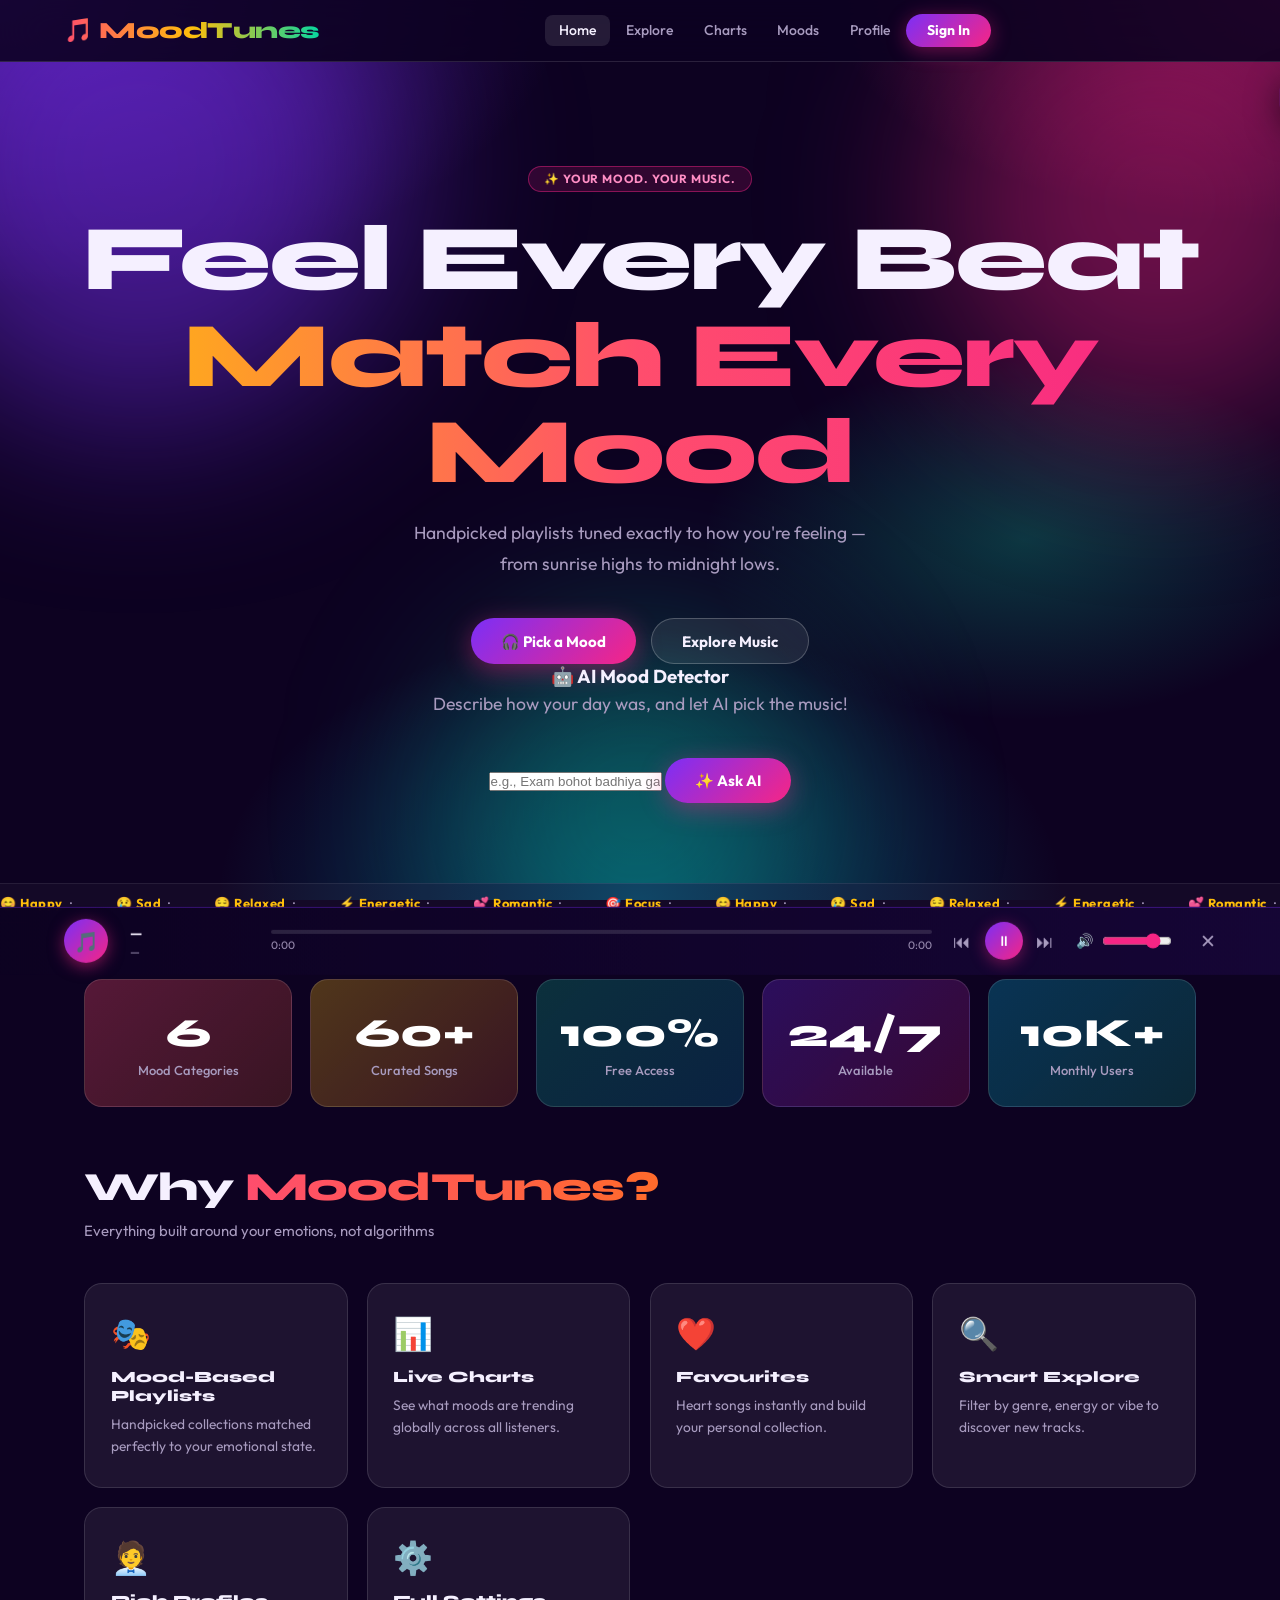
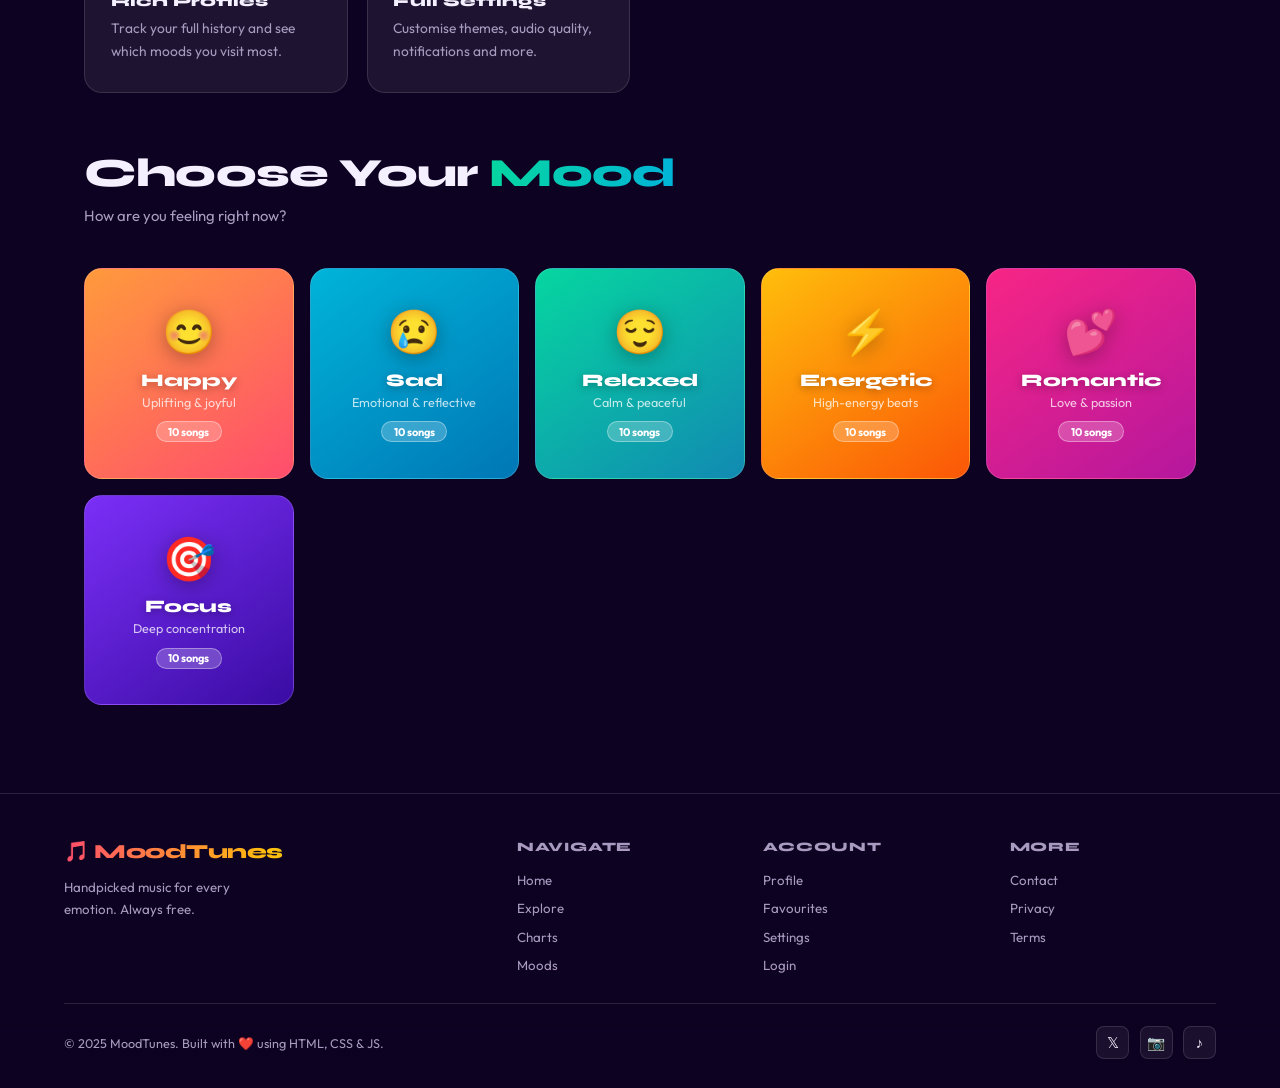
==== commit 7640fc9a: "Update print statement from 'Hello' to 'Goodbye'" ====
--- a/index.html
+++ b/index.html
@@ -18,7 +18,9 @@
      NAVIGATION
      Buttons call go() from tunes.js.
      id="nb-{page}" used by JS to highlight
-     the active page's button.
+     the active page's button. The hamburger
+     (visible only under 780px) toggles the
+     .nav-links sheet via toggleMobileNav().
 ═══════════════════════════════════════════ -->
 <nav>
   <div class="logo" onclick="go('home')">🎵 MoodTunes</div>
@@ -30,6 +32,7 @@
     <li><button id="nb-profile"  onclick="go('profile')">Profile</button></li>
     <li><button id="nb-login"    onclick="go('login')" class="nav-cta">Sign In</button></li>
   </ul>
+  <button class="nav-burger" aria-label="Toggle menu" onclick="toggleMobileNav()"><span></span><span></span><span></span></button>
 </nav>
 
 <!-- Toast notification — shown/hidden by JS toast() -->
@@ -53,6 +56,16 @@
     <div class="hero-btns">
       <button class="btn btn-main" onclick="go('moods')">🎧 Pick a Mood</button>
       <button class="btn btn-ghost" onclick="go('explore')">Explore Music</button>
+    </div>
+
+    <!-- AI Mood Detector — rule-based sentiment analysis in tunes.js -->
+    <div class="ai-zone">
+      <h3>🤖 AI Mood Detector</h3>
+      <p>Describe how your day was, and let AI pick the music!</p>
+      <div class="ai-row">
+        <input type="text" id="aiPrompt" placeholder="e.g., Exam bohot badhiya gaya ya office ka stress hai…" onkeydown="if(event.key==='Enter')detectMoodWithAI()">
+        <button class="btn btn-main" onclick="detectMoodWithAI()">✨ Ask AI</button>
+      </div>
     </div>
   </section>
 
@@ -79,7 +92,7 @@
   <section class="wrap">
     <div class="stats-row">
       <div class="stat-card sc1"><div class="stat-n">6</div><div class="stat-l">Mood Categories</div></div>
-      <div class="stat-card sc2"><div class="stat-n">30+</div><div class="stat-l">Curated Songs</div></div>
+      <div class="stat-card sc2"><div class="stat-n">60+</div><div class="stat-l">Curated Songs</div></div>
       <div class="stat-card sc3"><div class="stat-n">100%</div><div class="stat-l">Free Access</div></div>
       <div class="stat-card sc4"><div class="stat-n">24/7</div><div class="stat-l">Available</div></div>
       <div class="stat-card sc5"><div class="stat-n">10K+</div><div class="stat-l">Monthly Users</div></div>
@@ -105,12 +118,12 @@
     <h2 class="sec-title">Choose Your <span class="gl">Mood</span></h2>
     <p class="sec-sub">How are you feeling right now?</p>
     <div class="mood-grid">
-      <button class="mood-card mc-happy"    onclick="go('happy')"><span class="mood-icon-big">😊</span><h3>Happy</h3><p>Uplifting &amp; joyful</p><span class="mood-pill">5 songs</span></button>
-      <button class="mood-card mc-sad"      onclick="go('sad')"><span class="mood-icon-big">😢</span><h3>Sad</h3><p>Emotional &amp; reflective</p><span class="mood-pill">5 songs</span></button>
-      <button class="mood-card mc-relaxed"  onclick="go('relaxed')"><span class="mood-icon-big">😌</span><h3>Relaxed</h3><p>Calm &amp; peaceful</p><span class="mood-pill">5 songs</span></button>
-      <button class="mood-card mc-energy"   onclick="go('energetic')"><span class="mood-icon-big">⚡</span><h3>Energetic</h3><p>High-energy beats</p><span class="mood-pill">5 songs</span></button>
-      <button class="mood-card mc-romantic" onclick="go('romantic')"><span class="mood-icon-big">💕</span><h3>Romantic</h3><p>Love &amp; passion</p><span class="mood-pill">5 songs</span></button>
-      <button class="mood-card mc-focus"    onclick="go('focus')"><span class="mood-icon-big">🎯</span><h3>Focus</h3><p>Deep concentration</p><span class="mood-pill">5 songs</span></button>
+      <button class="mood-card mc-happy"    onclick="go('happy')"     data-mood="happy"><span class="mood-icon-big">😊</span><h3>Happy</h3><p>Uplifting &amp; joyful</p><span class="mood-pill">10 songs</span></button>
+      <button class="mood-card mc-sad"      onclick="go('sad')"       data-mood="sad"><span class="mood-icon-big">😢</span><h3>Sad</h3><p>Emotional &amp; reflective</p><span class="mood-pill">10 songs</span></button>
+      <button class="mood-card mc-relaxed"  onclick="go('relaxed')"   data-mood="relaxed"><span class="mood-icon-big">😌</span><h3>Relaxed</h3><p>Calm &amp; peaceful</p><span class="mood-pill">10 songs</span></button>
+      <button class="mood-card mc-energy"   onclick="go('energetic')" data-mood="energetic"><span class="mood-icon-big">⚡</span><h3>Energetic</h3><p>High-energy beats</p><span class="mood-pill">10 songs</span></button>
+      <button class="mood-card mc-romantic" onclick="go('romantic')"  data-mood="romantic"><span class="mood-icon-big">💕</span><h3>Romantic</h3><p>Love &amp; passion</p><span class="mood-pill">10 songs</span></button>
+      <button class="mood-card mc-focus"    onclick="go('focus')"     data-mood="focus"><span class="mood-icon-big">🎯</span><h3>Focus</h3><p>Deep concentration</p><span class="mood-pill">10 songs</span></button>
     </div>
   </section>
 </div><!-- end #page-home -->
@@ -128,14 +141,14 @@
       <span class="si">🔍</span>
       <input type="text" id="moodQ" placeholder="Search moods…" oninput="filterMoods(this.value)">
     </div>
-    <!-- data-name used by filterMoods() in JS -->
+    <!-- data-name used by filterMoods(); data-mood used by updateMoodPillCounts() -->
     <div class="mood-grid" id="moodGrid">
-      <button class="mood-card mc-happy"    onclick="go('happy')"    data-name="happy"><span class="mood-icon-big">😊</span><h3>Happy</h3><p>Uplifting &amp; joyful</p><span class="mood-pill">5 songs</span></button>
-      <button class="mood-card mc-sad"      onclick="go('sad')"      data-name="sad"><span class="mood-icon-big">😢</span><h3>Sad</h3><p>Emotional &amp; reflective</p><span class="mood-pill">5 songs</span></button>
-      <button class="mood-card mc-relaxed"  onclick="go('relaxed')"  data-name="relaxed"><span class="mood-icon-big">😌</span><h3>Relaxed</h3><p>Calm &amp; peaceful</p><span class="mood-pill">5 songs</span></button>
-      <button class="mood-card mc-energy"   onclick="go('energetic')"data-name="energetic"><span class="mood-icon-big">⚡</span><h3>Energetic</h3><p>High-energy beats</p><span class="mood-pill">5 songs</span></button>
-      <button class="mood-card mc-romantic" onclick="go('romantic')" data-name="romantic"><span class="mood-icon-big">💕</span><h3>Romantic</h3><p>Love &amp; passion</p><span class="mood-pill">5 songs</span></button>
-      <button class="mood-card mc-focus"    onclick="go('focus')"    data-name="focus"><span class="mood-icon-big">🎯</span><h3>Focus</h3><p>Deep concentration</p><span class="mood-pill">5 songs</span></button>
+      <button class="mood-card mc-happy"    onclick="go('happy')"     data-name="happy"     data-mood="happy"><span class="mood-icon-big">😊</span><h3>Happy</h3><p>Uplifting &amp; joyful</p><span class="mood-pill">10 songs</span></button>
+      <button class="mood-card mc-sad"      onclick="go('sad')"       data-name="sad"       data-mood="sad"><span class="mood-icon-big">😢</span><h3>Sad</h3><p>Emotional &amp; reflective</p><span class="mood-pill">10 songs</span></button>
+      <button class="mood-card mc-relaxed"  onclick="go('relaxed')"   data-name="relaxed"   data-mood="relaxed"><span class="mood-icon-big">😌</span><h3>Relaxed</h3><p>Calm &amp; peaceful</p><span class="mood-pill">10 songs</span></button>
+      <button class="mood-card mc-energy"   onclick="go('energetic')" data-name="energetic" data-mood="energetic"><span class="mood-icon-big">⚡</span><h3>Energetic</h3><p>High-energy beats</p><span class="mood-pill">10 songs</span></button>
+      <button class="mood-card mc-romantic" onclick="go('romantic')"  data-name="romantic"  data-mood="romantic"><span class="mood-icon-big">💕</span><h3>Romantic</h3><p>Love &amp; passion</p><span class="mood-pill">10 songs</span></button>
+      <button class="mood-card mc-focus"    onclick="go('focus')"     data-name="focus"     data-mood="focus"><span class="mood-icon-big">🎯</span><h3>Focus</h3><p>Deep concentration</p><span class="mood-pill">10 songs</span></button>
     </div>
   </section>
 </div>
@@ -143,9 +156,9 @@
 
 <!-- ═══════════════════════════════════════════
      PLAYLIST PAGES
-     Each song row calls play() and fav() from tunes.js
-     onclick, event.stopPropagation() stops fav
-     click from also firing the row's play().
+     Each container below is populated entirely
+     by loadPlaylist(mood) in tunes.js from
+     SONGS_DATABASE — no hardcoded song rows.
 ═══════════════════════════════════════════ -->
 
 <!-- HAPPY -->
@@ -154,45 +167,9 @@
     <button class="back-btn" onclick="go('home')">← Back</button>
     <div class="pl-header">
       <div class="pl-cover" style="background:linear-gradient(145deg,#ff9a3c,#ff4d6d)">😊</div>
-      <div class="pl-meta"><h2>Happy Playlist</h2><p>Uplifting tunes to brighten your day</p><span class="pl-count">5 songs · 17 min</span></div>
-    </div>
-    <div class="song-list">
-      <div class="song-row" onclick="play('Sunshine Day','The Bright Band','😊','3:24')">
-        <div class="sn">1</div><div class="splay">▶</div>
-        <div class="sthumb" style="background:linear-gradient(135deg,#ff9a3c,#ff4d6d)">☀️</div>
-        <div class="sinfo"><div class="st">Sunshine Day</div><div class="sa">The Bright Band</div></div>
-        <span class="sgenre">Pop</span><div class="sdur">3:24</div>
-        <button class="fav-btn" onclick="event.stopPropagation();fav(this,'Sunshine Day','The Bright Band','☀️','3:24')">♡</button>
-      </div>
-      <div class="song-row" onclick="play('Good Vibes Only','Joy Collective','😊','2:58')">
-        <div class="sn">2</div><div class="splay">▶</div>
-        <div class="sthumb" style="background:linear-gradient(135deg,#ffbe0b,#ff6b2b)">🌈</div>
-        <div class="sinfo"><div class="st">Good Vibes Only</div><div class="sa">Joy Collective</div></div>
-        <span class="sgenre">Indie</span><div class="sdur">2:58</div>
-        <button class="fav-btn" onclick="event.stopPropagation();fav(this,'Good Vibes Only','Joy Collective','🌈','2:58')">♡</button>
-      </div>
-      <div class="song-row" onclick="play('Dancing in the Light','Glow Effect','😊','3:40')">
-        <div class="sn">3</div><div class="splay">▶</div>
-        <div class="sthumb" style="background:linear-gradient(135deg,#f72585,#b5179e)">💃</div>
-        <div class="sinfo"><div class="st">Dancing in the Light</div><div class="sa">Glow Effect</div></div>
-        <span class="sgenre">Dance</span><div class="sdur">3:40</div>
-        <button class="fav-btn" onclick="event.stopPropagation();fav(this,'Dancing in the Light','Glow Effect','💃','3:40')">♡</button>
-      </div>
-      <div class="song-row" onclick="play('Laugh Out Loud','Smile Squad','😊','3:12')">
-        <div class="sn">4</div><div class="splay">▶</div>
-        <div class="sthumb" style="background:linear-gradient(135deg,#06d6a0,#118ab2)">😄</div>
-        <div class="sinfo"><div class="st">Laugh Out Loud</div><div class="sa">Smile Squad</div></div>
-        <span class="sgenre">Pop</span><div class="sdur">3:12</div>
-        <button class="fav-btn" onclick="event.stopPropagation();fav(this,'Laugh Out Loud','Smile Squad','😄','3:12')">♡</button>
-      </div>
-      <div class="song-row" onclick="play('Golden Hour','Sunrise Sessions','😊','4:05')">
-        <div class="sn">5</div><div class="splay">▶</div>
-        <div class="sthumb" style="background:linear-gradient(135deg,#ffbe0b,#ff9a3c)">🌅</div>
-        <div class="sinfo"><div class="st">Golden Hour</div><div class="sa">Sunrise Sessions</div></div>
-        <span class="sgenre">Chill</span><div class="sdur">4:05</div>
-        <button class="fav-btn" onclick="event.stopPropagation();fav(this,'Golden Hour','Sunrise Sessions','🌅','4:05')">♡</button>
-      </div>
-    </div>
+      <div class="pl-meta"><h2>Happy Playlist</h2><p>Uplifting tunes to brighten your day</p><span class="pl-count">10 songs</span></div>
+    </div>
+    <div class="song-list" id="happy-song-list"></div>
   </section>
 </div>
 
@@ -202,15 +179,9 @@
     <button class="back-btn" onclick="go('home')">← Back</button>
     <div class="pl-header">
       <div class="pl-cover" style="background:linear-gradient(145deg,#00b4d8,#0077b6)">😢</div>
-      <div class="pl-meta"><h2>Sad Playlist</h2><p>Emotional music to feel understood</p><span class="pl-count">5 songs · 20 min</span></div>
-    </div>
-    <div class="song-list">
-      <div class="song-row" onclick="play('Rainy Window','The Melancholy','😢','4:10')"><div class="sn">1</div><div class="splay">▶</div><div class="sthumb" style="background:linear-gradient(135deg,#00b4d8,#0077b6)">🌧️</div><div class="sinfo"><div class="st">Rainy Window</div><div class="sa">The Melancholy</div></div><span class="sgenre">Indie</span><div class="sdur">4:10</div><button class="fav-btn" onclick="event.stopPropagation();fav(this,'Rainy Window','The Melancholy','🌧️','4:10')">♡</button></div>
-      <div class="song-row" onclick="play('Empty Room','Hollow Hearts','😢','3:55')"><div class="sn">2</div><div class="splay">▶</div><div class="sthumb" style="background:linear-gradient(135deg,#3a0ca3,#4361ee)">🚪</div><div class="sinfo"><div class="st">Empty Room</div><div class="sa">Hollow Hearts</div></div><span class="sgenre">Soul</span><div class="sdur">3:55</div><button class="fav-btn" onclick="event.stopPropagation();fav(this,'Empty Room','Hollow Hearts','🚪','3:55')">♡</button></div>
-      <div class="song-row" onclick="play('Fading Away','Blue Tide','😢','4:20')"><div class="sn">3</div><div class="splay">▶</div><div class="sthumb" style="background:linear-gradient(135deg,#06d6a0,#118ab2)">🌊</div><div class="sinfo"><div class="st">Fading Away</div><div class="sa">Blue Tide</div></div><span class="sgenre">Ambient</span><div class="sdur">4:20</div><button class="fav-btn" onclick="event.stopPropagation();fav(this,'Fading Away','Blue Tide','🌊','4:20')">♡</button></div>
-      <div class="song-row" onclick="play('Tears in the Dark','Night Echo','😢','3:48')"><div class="sn">4</div><div class="splay">▶</div><div class="sthumb" style="background:linear-gradient(135deg,#7b2ff7,#3a0ca3)">😔</div><div class="sinfo"><div class="st">Tears in the Dark</div><div class="sa">Night Echo</div></div><span class="sgenre">R&amp;B</span><div class="sdur">3:48</div><button class="fav-btn" onclick="event.stopPropagation();fav(this,'Tears in the Dark','Night Echo','😔','3:48')">♡</button></div>
-      <div class="song-row" onclick="play('Missing You','Lost Signal','😢','4:02')"><div class="sn">5</div><div class="splay">▶</div><div class="sthumb" style="background:linear-gradient(135deg,#ff4d6d,#7b2ff7)">💔</div><div class="sinfo"><div class="st">Missing You</div><div class="sa">Lost Signal</div></div><span class="sgenre">Pop</span><div class="sdur">4:02</div><button class="fav-btn" onclick="event.stopPropagation();fav(this,'Missing You','Lost Signal','💔','4:02')">♡</button></div>
-    </div>
+      <div class="pl-meta"><h2>Sad Playlist</h2><p>Emotional music to feel understood</p><span class="pl-count">10 songs</span></div>
+    </div>
+    <div class="song-list" id="sad-song-list"></div>
   </section>
 </div>
 
@@ -220,15 +191,9 @@
     <button class="back-btn" onclick="go('home')">← Back</button>
     <div class="pl-header">
       <div class="pl-cover" style="background:linear-gradient(145deg,#06d6a0,#118ab2)">😌</div>
-      <div class="pl-meta"><h2>Relaxed Playlist</h2><p>Peaceful sounds to calm your mind</p><span class="pl-count">5 songs · 22 min</span></div>
-    </div>
-    <div class="song-list">
-      <div class="song-row" onclick="play('Ocean Breeze','Calm Collective','😌','4:30')"><div class="sn">1</div><div class="splay">▶</div><div class="sthumb" style="background:linear-gradient(135deg,#06d6a0,#118ab2)">🌊</div><div class="sinfo"><div class="st">Ocean Breeze</div><div class="sa">Calm Collective</div></div><span class="sgenre">Chill</span><div class="sdur">4:30</div><button class="fav-btn" onclick="event.stopPropagation();fav(this,'Ocean Breeze','Calm Collective','🌊','4:30')">♡</button></div>
-      <div class="song-row" onclick="play('Soft Morning','Dew Drops','😌','5:00')"><div class="sn">2</div><div class="splay">▶</div><div class="sthumb" style="background:linear-gradient(135deg,#f72585,#7b2ff7)">🌸</div><div class="sinfo"><div class="st">Soft Morning</div><div class="sa">Dew Drops</div></div><span class="sgenre">Lo-fi</span><div class="sdur">5:00</div><button class="fav-btn" onclick="event.stopPropagation();fav(this,'Soft Morning','Dew Drops','🌸','5:00')">♡</button></div>
-      <div class="song-row" onclick="play('Still Waters','The Drift','😌','4:15')"><div class="sn">3</div><div class="splay">▶</div><div class="sthumb" style="background:linear-gradient(135deg,#00b4d8,#06d6a0)">🏞️</div><div class="sinfo"><div class="st">Still Waters</div><div class="sa">The Drift</div></div><span class="sgenre">Ambient</span><div class="sdur">4:15</div><button class="fav-btn" onclick="event.stopPropagation();fav(this,'Still Waters','The Drift','🏞️','4:15')">♡</button></div>
-      <div class="song-row" onclick="play('Gentle Rain','Forest Notes','😌','4:50')"><div class="sn">4</div><div class="splay">▶</div><div class="sthumb" style="background:linear-gradient(135deg,#06d6a0,#ffbe0b)">🌿</div><div class="sinfo"><div class="st">Gentle Rain</div><div class="sa">Forest Notes</div></div><span class="sgenre">Nature</span><div class="sdur">4:50</div><button class="fav-btn" onclick="event.stopPropagation();fav(this,'Gentle Rain','Forest Notes','🌿','4:50')">♡</button></div>
-      <div class="song-row" onclick="play('Cloud Nine','Floatwave','😌','3:38')"><div class="sn">5</div><div class="splay">▶</div><div class="sthumb" style="background:linear-gradient(135deg,#7b2ff7,#00b4d8)">☁️</div><div class="sinfo"><div class="st">Cloud Nine</div><div class="sa">Floatwave</div></div><span class="sgenre">Chill</span><div class="sdur">3:38</div><button class="fav-btn" onclick="event.stopPropagation();fav(this,'Cloud Nine','Floatwave','☁️','3:38')">♡</button></div>
-    </div>
+      <div class="pl-meta"><h2>Relaxed Playlist</h2><p>Peaceful sounds to calm your mind</p><span class="pl-count">10 songs</span></div>
+    </div>
+    <div class="song-list" id="relaxed-song-list"></div>
   </section>
 </div>
 
@@ -238,15 +203,9 @@
     <button class="back-btn" onclick="go('home')">← Back</button>
     <div class="pl-header">
       <div class="pl-cover" style="background:linear-gradient(145deg,#ffbe0b,#fb5607)">⚡</div>
-      <div class="pl-meta"><h2>Energetic Playlist</h2><p>High-tempo beats to fuel your fire</p><span class="pl-count">5 songs · 17 min</span></div>
-    </div>
-    <div class="song-list">
-      <div class="song-row" onclick="play('Feel the Beat','Energy Crew','⚡','3:10')"><div class="sn">1</div><div class="splay">▶</div><div class="sthumb" style="background:linear-gradient(135deg,#ffbe0b,#ff4d6d)">🔥</div><div class="sinfo"><div class="st">Feel the Beat</div><div class="sa">Energy Crew</div></div><span class="sgenre">EDM</span><div class="sdur">3:10</div><button class="fav-btn" onclick="event.stopPropagation();fav(this,'Feel the Beat','Energy Crew','🔥','3:10')">♡</button></div>
-      <div class="song-row" onclick="play('Thunder Strike','Electric Storm','⚡','3:22')"><div class="sn">2</div><div class="splay">▶</div><div class="sthumb" style="background:linear-gradient(135deg,#ff6b2b,#ffbe0b)">⚡</div><div class="sinfo"><div class="st">Thunder Strike</div><div class="sa">Electric Storm</div></div><span class="sgenre">Rock</span><div class="sdur">3:22</div><button class="fav-btn" onclick="event.stopPropagation();fav(this,'Thunder Strike','Electric Storm','⚡','3:22')">♡</button></div>
-      <div class="song-row" onclick="play('Pump It Up','Workout Warriors','⚡','2:55')"><div class="sn">3</div><div class="splay">▶</div><div class="sthumb" style="background:linear-gradient(135deg,#f72585,#ff6b2b)">💪</div><div class="sinfo"><div class="st">Pump It Up</div><div class="sa">Workout Warriors</div></div><span class="sgenre">Hip-Hop</span><div class="sdur">2:55</div><button class="fav-btn" onclick="event.stopPropagation();fav(this,'Pump It Up','Workout Warriors','💪','2:55')">♡</button></div>
-      <div class="song-row" onclick="play('Power Mode','Bass Boosters','⚡','3:30')"><div class="sn">4</div><div class="splay">▶</div><div class="sthumb" style="background:linear-gradient(135deg,#7b2ff7,#ff4d6d)">🎸</div><div class="sinfo"><div class="st">Power Mode</div><div class="sa">Bass Boosters</div></div><span class="sgenre">EDM</span><div class="sdur">3:30</div><button class="fav-btn" onclick="event.stopPropagation();fav(this,'Power Mode','Bass Boosters','🎸','3:30')">♡</button></div>
-      <div class="song-row" onclick="play('Adrenaline Rush','Intensity Max','⚡','3:50')"><div class="sn">5</div><div class="splay">▶</div><div class="sthumb" style="background:linear-gradient(135deg,#fb5607,#ffbe0b)">🏃</div><div class="sinfo"><div class="st">Adrenaline Rush</div><div class="sa">Intensity Max</div></div><span class="sgenre">Rock</span><div class="sdur">3:50</div><button class="fav-btn" onclick="event.stopPropagation();fav(this,'Adrenaline Rush','Intensity Max','🏃','3:50')">♡</button></div>
-    </div>
+      <div class="pl-meta"><h2>Energetic Playlist</h2><p>High-tempo beats to fuel your fire</p><span class="pl-count">10 songs</span></div>
+    </div>
+    <div class="song-list" id="energetic-song-list"></div>
   </section>
 </div>
 
@@ -256,15 +215,9 @@
     <button class="back-btn" onclick="go('home')">← Back</button>
     <div class="pl-header">
       <div class="pl-cover" style="background:linear-gradient(145deg,#f72585,#b5179e)">💕</div>
-      <div class="pl-meta"><h2>Romantic Playlist</h2><p>Love songs for tender moments</p><span class="pl-count">5 songs · 21 min</span></div>
-    </div>
-    <div class="song-list">
-      <div class="song-row" onclick="play('Heart and Soul','Love Tunes','💕','4:15')"><div class="sn">1</div><div class="splay">▶</div><div class="sthumb" style="background:linear-gradient(135deg,#f72585,#ff4d6d)">💗</div><div class="sinfo"><div class="st">Heart and Soul</div><div class="sa">Love Tunes</div></div><span class="sgenre">Soul</span><div class="sdur">4:15</div><button class="fav-btn" onclick="event.stopPropagation();fav(this,'Heart and Soul','Love Tunes','💗','4:15')">♡</button></div>
-      <div class="song-row" onclick="play('Endless Love','Romance Band','💕','4:00')"><div class="sn">2</div><div class="splay">▶</div><div class="sthumb" style="background:linear-gradient(135deg,#b5179e,#7b2ff7)">🌹</div><div class="sinfo"><div class="st">Endless Love</div><div class="sa">Romance Band</div></div><span class="sgenre">R&amp;B</span><div class="sdur">4:00</div><button class="fav-btn" onclick="event.stopPropagation();fav(this,'Endless Love','Romance Band','🌹','4:00')">♡</button></div>
-      <div class="song-row" onclick="play('You and Me Forever','Sweet Harmony','💕','4:22')"><div class="sn">3</div><div class="splay">▶</div><div class="sthumb" style="background:linear-gradient(135deg,#ff4d6d,#ffbe0b)">👫</div><div class="sinfo"><div class="st">You and Me Forever</div><div class="sa">Sweet Harmony</div></div><span class="sgenre">Pop</span><div class="sdur">4:22</div><button class="fav-btn" onclick="event.stopPropagation();fav(this,'You and Me Forever','Sweet Harmony','👫','4:22')">♡</button></div>
-      <div class="song-row" onclick="play('Moonlight Dance','Lovers Symphony','💕','4:05')"><div class="sn">4</div><div class="splay">▶</div><div class="sthumb" style="background:linear-gradient(135deg,#3a0ca3,#f72585)">🌙</div><div class="sinfo"><div class="st">Moonlight Dance</div><div class="sa">Lovers Symphony</div></div><span class="sgenre">Classical</span><div class="sdur">4:05</div><button class="fav-btn" onclick="event.stopPropagation();fav(this,'Moonlight Dance','Lovers Symphony','🌙','4:05')">♡</button></div>
-      <div class="song-row" onclick="play('Kiss in the Rain','Passionate Hearts','💕','4:18')"><div class="sn">5</div><div class="splay">▶</div><div class="sthumb" style="background:linear-gradient(135deg,#f72585,#ff6b2b)">💋</div><div class="sinfo"><div class="st">Kiss in the Rain</div><div class="sa">Passionate Hearts</div></div><span class="sgenre">Pop</span><div class="sdur">4:18</div><button class="fav-btn" onclick="event.stopPropagation();fav(this,'Kiss in the Rain','Passionate Hearts','💋','4:18')">♡</button></div>
-    </div>
+      <div class="pl-meta"><h2>Romantic Playlist</h2><p>Love songs for tender moments</p><span class="pl-count">10 songs</span></div>
+    </div>
+    <div class="song-list" id="romantic-song-list"></div>
   </section>
 </div>
 
@@ -274,52 +227,41 @@
     <button class="back-btn" onclick="go('home')">← Back</button>
     <div class="pl-header">
       <div class="pl-cover" style="background:linear-gradient(145deg,#7b2ff7,#3a0ca3)">🎯</div>
-      <div class="pl-meta"><h2>Focus Playlist</h2><p>Deep work music for the zone</p><span class="pl-count">5 songs · 24 min</span></div>
-    </div>
-    <div class="song-list">
-      <div class="song-row" onclick="play('Deep Concentration','Study Beats','🎯','4:45')"><div class="sn">1</div><div class="splay">▶</div><div class="sthumb" style="background:linear-gradient(135deg,#7b2ff7,#3a0ca3)">🧠</div><div class="sinfo"><div class="st">Deep Concentration</div><div class="sa">Study Beats</div></div><span class="sgenre">Ambient</span><div class="sdur">4:45</div><button class="fav-btn" onclick="event.stopPropagation();fav(this,'Deep Concentration','Study Beats','🧠','4:45')">♡</button></div>
-      <div class="song-row" onclick="play('Flow State','Productivity Pro','🎯','5:10')"><div class="sn">2</div><div class="splay">▶</div><div class="sthumb" style="background:linear-gradient(135deg,#3a0ca3,#00b4d8)">📖</div><div class="sinfo"><div class="st">Flow State</div><div class="sa">Productivity Pro</div></div><span class="sgenre">Lo-fi</span><div class="sdur">5:10</div><button class="fav-btn" onclick="event.stopPropagation();fav(this,'Flow State','Productivity Pro','📖','5:10')">♡</button></div>
-      <div class="song-row" onclick="play('Brain Power','Mind Matrix','🎯','4:55')"><div class="sn">3</div><div class="splay">▶</div><div class="sthumb" style="background:linear-gradient(135deg,#7b2ff7,#06d6a0)">⚙️</div><div class="sinfo"><div class="st">Brain Power</div><div class="sa">Mind Matrix</div></div><span class="sgenre">Electronic</span><div class="sdur">4:55</div><button class="fav-btn" onclick="event.stopPropagation();fav(this,'Brain Power','Mind Matrix','⚙️','4:55')">♡</button></div>
-      <div class="song-row" onclick="play('Work Mode Active','Focus Factory','🎯','4:30')"><div class="sn">4</div><div class="splay">▶</div><div class="sthumb" style="background:linear-gradient(135deg,#4361ee,#7b2ff7)">💻</div><div class="sinfo"><div class="st">Work Mode Active</div><div class="sa">Focus Factory</div></div><span class="sgenre">Ambient</span><div class="sdur">4:30</div><button class="fav-btn" onclick="event.stopPropagation();fav(this,'Work Mode Active','Focus Factory','💻','4:30')">♡</button></div>
-      <div class="song-row" onclick="play('Zone In','Attention Span','🎯','4:40')"><div class="sn">5</div><div class="splay">▶</div><div class="sthumb" style="background:linear-gradient(135deg,#7b2ff7,#f72585)">🎯</div><div class="sinfo"><div class="st">Zone In</div><div class="sa">Attention Span</div></div><span class="sgenre">Lo-fi</span><div class="sdur">4:40</div><button class="fav-btn" onclick="event.stopPropagation();fav(this,'Zone In','Attention Span','🎯','4:40')">♡</button></div>
-    </div>
+      <div class="pl-meta"><h2>Focus Playlist</h2><p>Deep work music for the zone</p><span class="pl-count">10 songs</span></div>
+    </div>
+    <div class="song-list" id="focus-song-list"></div>
   </section>
 </div>
 
 
 <!-- ═══════════════════════════════════════════
      PAGE: EXPLORE
-     data-g = genre filter value
-     data-n = searchable text (song + artist)
+     #exGrid is fully populated by renderExplore()
+     in tunes.js from the entire SONGS_DATABASE —
+     search + genre chips both filter live.
 ═══════════════════════════════════════════ -->
 <div id="page-explore" class="page">
   <section class="wrap">
     <h2 class="sec-title">Explore <span class="gl">Music</span></h2>
-    <p class="sec-sub">Search by song, artist, or filter by genre</p>
+    <p class="sec-sub">Search by song, artist, or filter by genre — every mood, every language</p>
     <div class="search-bar">
       <span class="si">🔍</span>
       <input type="text" id="exQ" placeholder="Search songs, artists…" oninput="filterExplore(this.value)">
+      <button id="voice-btn" class="voice-btn" onclick="startVoiceSearch()" title="Voice search (10s)">🎙️</button>
     </div>
     <div class="filter-row">
       <button class="filter-btn on" onclick="setFilter('all',this)">All</button>
       <button class="filter-btn"    onclick="setFilter('pop',this)">Pop</button>
+      <button class="filter-btn"    onclick="setFilter('bollywood',this)">Bollywood</button>
+      <button class="filter-btn"    onclick="setFilter('sufi',this)">Sufi</button>
+      <button class="filter-btn"    onclick="setFilter('hiphop',this)">Hip-Hop</button>
       <button class="filter-btn"    onclick="setFilter('lofi',this)">Lo-fi</button>
+      <button class="filter-btn"    onclick="setFilter('ambient',this)">Ambient</button>
+      <button class="filter-btn"    onclick="setFilter('indie',this)">Indie</button>
       <button class="filter-btn"    onclick="setFilter('edm',this)">EDM</button>
-      <button class="filter-btn"    onclick="setFilter('indie',this)">Indie</button>
-      <button class="filter-btn"    onclick="setFilter('ambient',this)">Ambient</button>
-      <button class="filter-btn"    onclick="setFilter('rb',this)">R&amp;B</button>
     </div>
     <div class="explore-grid" id="exGrid">
-      <div class="explore-card" data-g="pop"     data-n="sunshine day the bright band"   onclick="play('Sunshine Day','The Bright Band','😊','3:24')"><div class="ex-cover" style="background:linear-gradient(145deg,#ff9a3c,#ff4d6d)">☀️</div><div class="ex-body"><h4>Sunshine Day</h4><p>The Bright Band</p><span class="ex-tag">Pop</span></div></div>
-      <div class="explore-card" data-g="lofi"    data-n="flow state productivity pro"    onclick="play('Flow State','Productivity Pro','📖','5:10')"><div class="ex-cover" style="background:linear-gradient(145deg,#7b2ff7,#3a0ca3)">📖</div><div class="ex-body"><h4>Flow State</h4><p>Productivity Pro</p><span class="ex-tag">Lo-fi</span></div></div>
-      <div class="explore-card" data-g="edm"     data-n="feel the beat energy crew"      onclick="play('Feel the Beat','Energy Crew','⚡','3:10')"><div class="ex-cover" style="background:linear-gradient(145deg,#ffbe0b,#fb5607)">🔥</div><div class="ex-body"><h4>Feel the Beat</h4><p>Energy Crew</p><span class="ex-tag">EDM</span></div></div>
-      <div class="explore-card" data-g="indie"   data-n="rainy window the melancholy"    onclick="play('Rainy Window','The Melancholy','🌧️','4:10')"><div class="ex-cover" style="background:linear-gradient(145deg,#00b4d8,#0077b6)">🌧️</div><div class="ex-body"><h4>Rainy Window</h4><p>The Melancholy</p><span class="ex-tag">Indie</span></div></div>
-      <div class="explore-card" data-g="ambient" data-n="ocean breeze calm collective"   onclick="play('Ocean Breeze','Calm Collective','🌊','4:30')"><div class="ex-cover" style="background:linear-gradient(145deg,#06d6a0,#118ab2)">🌊</div><div class="ex-body"><h4>Ocean Breeze</h4><p>Calm Collective</p><span class="ex-tag">Ambient</span></div></div>
-      <div class="explore-card" data-g="rb"      data-n="heart and soul love tunes"     onclick="play('Heart and Soul','Love Tunes','💗','4:15')"><div class="ex-cover" style="background:linear-gradient(145deg,#f72585,#b5179e)">💗</div><div class="ex-body"><h4>Heart and Soul</h4><p>Love Tunes</p><span class="ex-tag">R&amp;B</span></div></div>
-      <div class="explore-card" data-g="lofi"    data-n="soft morning dew drops"         onclick="play('Soft Morning','Dew Drops','🌸','5:00')"><div class="ex-cover" style="background:linear-gradient(145deg,#b5179e,#7b2ff7)">🌸</div><div class="ex-body"><h4>Soft Morning</h4><p>Dew Drops</p><span class="ex-tag">Lo-fi</span></div></div>
-      <div class="explore-card" data-g="pop"     data-n="golden hour sunrise sessions"   onclick="play('Golden Hour','Sunrise Sessions','🌅','4:05')"><div class="ex-cover" style="background:linear-gradient(145deg,#ffbe0b,#ff9a3c)">🌅</div><div class="ex-body"><h4>Golden Hour</h4><p>Sunrise Sessions</p><span class="ex-tag">Pop</span></div></div>
-      <div class="explore-card" data-g="ambient" data-n="brain power mind matrix"        onclick="play('Brain Power','Mind Matrix','⚙️','4:55')"><div class="ex-cover" style="background:linear-gradient(145deg,#7b2ff7,#06d6a0)">⚙️</div><div class="ex-body"><h4>Brain Power</h4><p>Mind Matrix</p><span class="ex-tag">Ambient</span></div></div>
-      <div class="explore-card" data-g="edm"     data-n="thunder strike electric storm"  onclick="play('Thunder Strike','Electric Storm','⚡','3:22')"><div class="ex-cover" style="background:linear-gradient(145deg,#ff6b2b,#ffbe0b)">⚡</div><div class="ex-body"><h4>Thunder Strike</h4><p>Electric Storm</p><span class="ex-tag">EDM</span></div></div>
+      <!-- Rendered entirely by renderExplore() in tunes.js -->
     </div>
   </section>
 </div>
@@ -327,6 +269,9 @@
 
 <!-- ═══════════════════════════════════════════
      PAGE: CHARTS
+     #chartList + the two sidebar lists are
+     fully populated by renderCharts() in
+     tunes.js — sorted live by real play counts.
 ═══════════════════════════════════════════ -->
 <div id="page-charts" class="page">
   <section class="wrap">
@@ -335,34 +280,16 @@
     <div class="charts-layout">
       <div class="chart-box">
         <div class="chart-hdr">Top 10 Songs This Week</div>
-        <div class="chart-row" onclick="play('Golden Hour','Sunrise Sessions','🌅','4:05')"><div class="c-rank gold">1</div><div class="c-thumb" style="background:linear-gradient(135deg,#ffbe0b,#ff9a3c)">🌅</div><div class="c-info"><div class="ct">Golden Hour</div><div class="ca">Sunrise Sessions</div></div><div class="c-plays">12.4K</div><div class="tu">▲2</div></div>
-        <div class="chart-row" onclick="play('Ocean Breeze','Calm Collective','🌊','4:30')"><div class="c-rank silver">2</div><div class="c-thumb" style="background:linear-gradient(135deg,#06d6a0,#118ab2)">🌊</div><div class="c-info"><div class="ct">Ocean Breeze</div><div class="ca">Calm Collective</div></div><div class="c-plays">10.1K</div><div class="tu">▲5</div></div>
-        <div class="chart-row" onclick="play('Feel the Beat','Energy Crew','🔥','3:10')"><div class="c-rank bronze">3</div><div class="c-thumb" style="background:linear-gradient(135deg,#ffbe0b,#fb5607)">🔥</div><div class="c-info"><div class="ct">Feel the Beat</div><div class="ca">Energy Crew</div></div><div class="c-plays">9.8K</div><div class="td">▼1</div></div>
-        <div class="chart-row" onclick="play('Flow State','Productivity Pro','📖','5:10')"><div class="c-rank">4</div><div class="c-thumb" style="background:linear-gradient(135deg,#7b2ff7,#3a0ca3)">📖</div><div class="c-info"><div class="ct">Flow State</div><div class="ca">Productivity Pro</div></div><div class="c-plays">8.7K</div><div class="tu">▲3</div></div>
-        <div class="chart-row" onclick="play('Sunshine Day','The Bright Band','☀️','3:24')"><div class="c-rank">5</div><div class="c-thumb" style="background:linear-gradient(135deg,#ff9a3c,#ff4d6d)">☀️</div><div class="c-info"><div class="ct">Sunshine Day</div><div class="ca">The Bright Band</div></div><div class="c-plays">7.5K</div><div class="td">▼2</div></div>
-        <div class="chart-row" onclick="play('Heart and Soul','Love Tunes','💗','4:15')"><div class="c-rank">6</div><div class="c-thumb" style="background:linear-gradient(135deg,#f72585,#b5179e)">💗</div><div class="c-info"><div class="ct">Heart and Soul</div><div class="ca">Love Tunes</div></div><div class="c-plays">6.9K</div><div class="tu">🆕</div></div>
-        <div class="chart-row" onclick="play('Thunder Strike','Electric Storm','⚡','3:22')"><div class="c-rank">7</div><div class="c-thumb" style="background:linear-gradient(135deg,#ff6b2b,#ffbe0b)">⚡</div><div class="c-info"><div class="ct">Thunder Strike</div><div class="ca">Electric Storm</div></div><div class="c-plays">6.2K</div><div class="td">▼3</div></div>
-        <div class="chart-row" onclick="play('Soft Morning','Dew Drops','🌸','5:00')"><div class="c-rank">8</div><div class="c-thumb" style="background:linear-gradient(135deg,#b5179e,#7b2ff7)">🌸</div><div class="c-info"><div class="ct">Soft Morning</div><div class="ca">Dew Drops</div></div><div class="c-plays">5.8K</div><div class="tu">▲1</div></div>
-        <div class="chart-row" onclick="play('Moonlight Dance','Lovers Symphony','🌙','4:05')"><div class="c-rank">9</div><div class="c-thumb" style="background:linear-gradient(135deg,#3a0ca3,#f72585)">🌙</div><div class="c-info"><div class="ct">Moonlight Dance</div><div class="ca">Lovers Symphony</div></div><div class="c-plays">5.1K</div><div class="tn">—</div></div>
-        <div class="chart-row" onclick="play('Brain Power','Mind Matrix','⚙️','4:55')"><div class="c-rank">10</div><div class="c-thumb" style="background:linear-gradient(135deg,#7b2ff7,#06d6a0)">⚙️</div><div class="c-info"><div class="ct">Brain Power</div><div class="ca">Mind Matrix</div></div><div class="c-plays">4.8K</div><div class="tu">▲4</div></div>
+        <div id="chartList"><!-- Rendered by renderCharts() --></div>
       </div>
       <div class="sidebar">
         <div class="s-card">
           <h3>🎭 Mood Popularity</h3>
-          <div class="bar-row"><span class="bar-lbl">Happy</span><div class="bar-track"><div class="bar-fill bf1" style="width:88%"></div></div><span class="bar-pct">88%</span></div>
-          <div class="bar-row"><span class="bar-lbl">Relaxed</span><div class="bar-track"><div class="bar-fill bf2" style="width:75%"></div></div><span class="bar-pct">75%</span></div>
-          <div class="bar-row"><span class="bar-lbl">Focus</span><div class="bar-track"><div class="bar-fill bf3" style="width:66%"></div></div><span class="bar-pct">66%</span></div>
-          <div class="bar-row"><span class="bar-lbl">Energetic</span><div class="bar-track"><div class="bar-fill bf1" style="width:58%"></div></div><span class="bar-pct">58%</span></div>
-          <div class="bar-row"><span class="bar-lbl">Romantic</span><div class="bar-track"><div class="bar-fill bf3" style="width:44%"></div></div><span class="bar-pct">44%</span></div>
-          <div class="bar-row"><span class="bar-lbl">Sad</span><div class="bar-track"><div class="bar-fill bf2" style="width:38%"></div></div><span class="bar-pct">38%</span></div>
+          <div id="moodPopList"><!-- Rendered by renderCharts() --></div>
         </div>
         <div class="s-card">
           <h3>🎵 Top Genres</h3>
-          <div class="bar-row"><span class="bar-lbl">Pop</span><div class="bar-track"><div class="bar-fill bf1" style="width:80%"></div></div></div>
-          <div class="bar-row"><span class="bar-lbl">Lo-fi</span><div class="bar-track"><div class="bar-fill bf2" style="width:70%"></div></div></div>
-          <div class="bar-row"><span class="bar-lbl">Ambient</span><div class="bar-track"><div class="bar-fill bf3" style="width:55%"></div></div></div>
-          <div class="bar-row"><span class="bar-lbl">EDM</span><div class="bar-track"><div class="bar-fill bf1" style="width:50%"></div></div></div>
-          <div class="bar-row"><span class="bar-lbl">Indie</span><div class="bar-track"><div class="bar-fill bf2" style="width:42%"></div></div></div>
+          <div id="genrePopList"><!-- Rendered by renderCharts() --></div>
         </div>
       </div>
     </div>
@@ -372,6 +299,9 @@
 
 <!-- ═══════════════════════════════════════════
      PAGE: PROFILE
+     Recent History, the stat numbers and the
+     Mood History badges/banner are all rendered
+     live by renderProfile() in tunes.js.
 ═══════════════════════════════════════════ -->
 <div id="page-profile" class="page">
   <div class="profile-hero">
@@ -380,9 +310,9 @@
       <div>
         <div class="p-name"><h2>Aryan Sharma</h2><p>aryan@example.com · Member since Jan 2024</p></div>
         <div class="p-stats">
-          <div class="ps"><div class="ps-n">142</div><div class="ps-l">Songs Played</div></div>
-          <div class="ps"><div class="ps-n">18</div><div class="ps-l">Favourites</div></div>
-          <div class="ps"><div class="ps-n">6</div><div class="ps-l">Moods Explored</div></div>
+          <div class="ps"><div class="ps-n" id="statSongsPlayed">142</div><div class="ps-l">Songs Played</div></div>
+          <div class="ps"><div class="ps-n" id="statFavourites">0</div><div class="ps-l">Favourites</div></div>
+          <div class="ps"><div class="ps-n" id="statMoodsExplored">0/6</div><div class="ps-l">Moods Explored</div></div>
         </div>
       </div>
       <div style="margin-left:auto"><button class="btn btn-ghost" onclick="toast('✏️ Edit profile — needs backend!')">Edit Profile</button></div>
@@ -392,28 +322,13 @@
     <div class="profile-grid">
       <div class="p-sec">
         <h3>🕒 Recent History</h3>
-        <div class="h-item"><div class="h-icon" style="background:linear-gradient(135deg,#ffbe0b,#ff9a3c)">☀️</div><div><div class="h-t">Sunshine Day</div><div class="h-a">The Bright Band · 2 hrs ago</div></div><button class="fav-btn" onclick="fav(this,'Sunshine Day','The Bright Band','☀️','3:24')">♡</button></div>
-        <div class="h-item"><div class="h-icon" style="background:linear-gradient(135deg,#06d6a0,#118ab2)">🌊</div><div><div class="h-t">Ocean Breeze</div><div class="h-a">Calm Collective · 5 hrs ago</div></div><button class="fav-btn" onclick="fav(this,'Ocean Breeze','Calm Collective','🌊','4:30')">♡</button></div>
-        <div class="h-item"><div class="h-icon" style="background:linear-gradient(135deg,#ffbe0b,#fb5607)">🔥</div><div><div class="h-t">Feel the Beat</div><div class="h-a">Energy Crew · Yesterday</div></div><button class="fav-btn" onclick="fav(this,'Feel the Beat','Energy Crew','🔥','3:10')">♡</button></div>
-        <div class="h-item"><div class="h-icon" style="background:linear-gradient(135deg,#7b2ff7,#3a0ca3)">📖</div><div><div class="h-t">Flow State</div><div class="h-a">Productivity Pro · Yesterday</div></div><button class="fav-btn" onclick="fav(this,'Flow State','Productivity Pro','📖','5:10')">♡</button></div>
-        <div class="h-item"><div class="h-icon" style="background:linear-gradient(135deg,#b5179e,#7b2ff7)">🌸</div><div><div class="h-t">Soft Morning</div><div class="h-a">Dew Drops · 2 days ago</div></div><button class="fav-btn" onclick="fav(this,'Soft Morning','Dew Drops','🌸','5:00')">♡</button></div>
+        <div id="recentHistoryList"><!-- Rendered by renderRecentHistory() --></div>
       </div>
       <div class="p-sec">
         <h3>🎭 Mood History</h3>
-        <p style="color:var(--muted);font-size:.83rem;margin-bottom:1.1rem">This month's moods</p>
-        <div>
-          <span class="mood-badge" style="background:rgba(255,154,60,.25);border:1px solid rgba(255,154,60,.5);color:#ffb87a">😊 Happy ×32</span>
-          <span class="mood-badge" style="background:rgba(123,47,247,.25);border:1px solid rgba(123,47,247,.5);color:#c4a6ff">🎯 Focus ×28</span>
-          <span class="mood-badge" style="background:rgba(6,214,160,.22);border:1px solid rgba(6,214,160,.5);color:#6effd8">😌 Relaxed ×21</span>
-          <span class="mood-badge" style="background:rgba(255,190,11,.22);border:1px solid rgba(255,190,11,.5);color:#ffe066">⚡ Energy ×18</span>
-          <span class="mood-badge" style="background:rgba(247,37,133,.2);border:1px solid rgba(247,37,133,.5);color:#ff87c0">💕 Romantic ×14</span>
-          <span class="mood-badge" style="background:rgba(0,180,216,.2);border:1px solid rgba(0,180,216,.5);color:#80d4f0">😢 Sad ×11</span>
-        </div>
-        <div style="margin-top:1.4rem;background:rgba(255,154,60,.15);border:1px solid rgba(255,154,60,.38);border-radius:14px;padding:1rem;display:flex;align-items:center;gap:.85rem">
-          <span style="font-size:2rem">😊</span>
-          <div><div style="font-weight:700;font-size:.95rem">Happy</div><div style="font-size:.76rem;color:var(--muted);margin-top:.1rem">32 sessions · 1h 48m total</div></div>
-          <span style="margin-left:auto;font-size:.76rem;color:var(--amber);font-weight:700">🏆 Top Mood</span>
-        </div>
+        <p style="color:var(--muted);font-size:.83rem;margin-bottom:1.1rem">This session + this month's moods</p>
+        <div id="moodHistoryBadges"><!-- Rendered by renderMoodHistory() --></div>
+        <div class="top-mood-banner" id="topMoodBanner"><!-- Rendered by renderMoodHistory() --></div>
       </div>
     </div>
   </section>
@@ -468,7 +383,7 @@
           <div class="fg"><label>Email</label><input type="email" value="aryan@example.com"></div>
           <div class="fg"><label>Bio</label><textarea rows="3">Music lover &amp; coder 🎵</textarea></div>
           <div class="fg"><label>Favourite Genre</label>
-            <select><option>Pop</option><option>Lo-fi</option><option>EDM</option><option>Indie</option><option>Ambient</option><option>R&amp;B</option></select>
+            <select><option>Pop</option><option>Bollywood</option><option>Sufi</option><option>Hip-Hop</option><option>Lo-fi</option><option>Ambient</option><option>Indie</option><option>EDM</option></select>
           </div>
           <button class="auth-btn" onclick="toast('✅ Profile saved!')">Save Changes</button>
         </div>
@@ -477,13 +392,15 @@
           <h3>Appearance</h3><p class="sp-sub">Personalise how MoodTunes looks</p>
           <div class="s-row"><div class="s-lbl"><h4>Dark Mode</h4><p>Use the dark colour scheme</p></div><label class="tog"><input type="checkbox" checked onchange="toast('🌙 Theme toggled!')"><span class="tog-t"></span></label></div>
           <div class="s-row">
-            <div class="s-lbl"><h4>Accent Colour</h4><p>Pick your highlight colour</p></div>
-            <!-- setAccent() in tunes.js updates --violet CSS variable live -->
+            <div class="s-lbl"><h4>Accent Colour</h4><p>Instantly recolours buttons, glows, the player bar &amp; scrollbars</p></div>
+            <!-- setAccent() in tunes.js updates --violet CSS variable live and saves it -->
             <div class="theme-opts">
-              <div class="theme-opt on"  style="background:linear-gradient(135deg,#7b2ff7,#f72585)" onclick="setAccent('#7b2ff7',this)"></div>
-              <div class="theme-opt"     style="background:linear-gradient(135deg,#ff4d6d,#ff9a3c)" onclick="setAccent('#ff4d6d',this)"></div>
-              <div class="theme-opt"     style="background:linear-gradient(135deg,#06d6a0,#00b4d8)" onclick="setAccent('#06d6a0',this)"></div>
-              <div class="theme-opt"     style="background:linear-gradient(135deg,#ffbe0b,#fb5607)" onclick="setAccent('#ffbe0b',this)"></div>
+              <div class="theme-opt on"  data-accent="#7b2ff7" style="background:linear-gradient(135deg,#7b2ff7,#f72585)" onclick="setAccent('#7b2ff7',this)"></div>
+              <div class="theme-opt"     data-accent="#ff4d6d" style="background:linear-gradient(135deg,#ff4d6d,#ff9a3c)" onclick="setAccent('#ff4d6d',this)"></div>
+              <div class="theme-opt"     data-accent="#06d6a0" style="background:linear-gradient(135deg,#06d6a0,#00b4d8)" onclick="setAccent('#06d6a0',this)"></div>
+              <div class="theme-opt"     data-accent="#ffbe0b" style="background:linear-gradient(135deg,#ffbe0b,#fb5607)" onclick="setAccent('#ffbe0b',this)"></div>
+              <div class="theme-opt"     data-accent="#00b4d8" style="background:linear-gradient(135deg,#00b4d8,#3a0ca3)" onclick="setAccent('#00b4d8',this)"></div>
+              <div class="theme-opt"     data-accent="#e63946" style="background:linear-gradient(135deg,#e63946,#ffbe0b)" onclick="setAccent('#e63946',this)"></div>
             </div>
           </div>
           <div class="s-row"><div class="s-lbl"><h4>Compact Mode</h4><p>Smaller song rows</p></div><label class="tog"><input type="checkbox" onchange="toast('📐 Compact mode toggled!')"><span class="tog-t"></span></label></div>
@@ -561,7 +478,7 @@
 
 <!-- ═══════════════════════════════════════════
      NOW PLAYING BAR (always present in DOM)
-     tunes.js adds .show to slide it up
+     tunes.js adds .show/.playing to animate it
 ═══════════════════════════════════════════ -->
 <div class="npbar" id="npbar">
   <div class="np-disc" id="npDisc">🎵</div>
@@ -586,7 +503,7 @@
   </div>
   <div class="np-vol">
     <span style="font-size:.88rem">🔊</span>
-    <input type="range" min="0" max="100" value="80" oninput="toast('🔊 Volume: '+this.value+'%')">
+    <input type="range" min="0" max="100" value="80" oninput="changeVolume(this.value); changeVolumeToast(this.value)">
   </div>
   <button class="np-close np-btn" onclick="closePlayer()">✕</button>
 </div>
@@ -642,4 +559,4 @@
 <script src="tunes.js"></script>
 
 </body>
-</html>+</html>
--- a/tunes.css
+++ b/tunes.css
@@ -245,7 +245,7 @@
 .b3 { width:380px; height:380px; background:rgba(6,214,160,.28);  bottom:-120px; left:35%;  animation-delay:-2s; }
 @keyframes drift { to { transform: translate(35px,28px) scale(1.12); } }
 
-.hero > * { position: relative; z-index: 1; }
+.hero > *:not(.blob) { position: relative; z-index: 1; }
 
 .hero h1 {
   font-family: 'Syne', sans-serif;
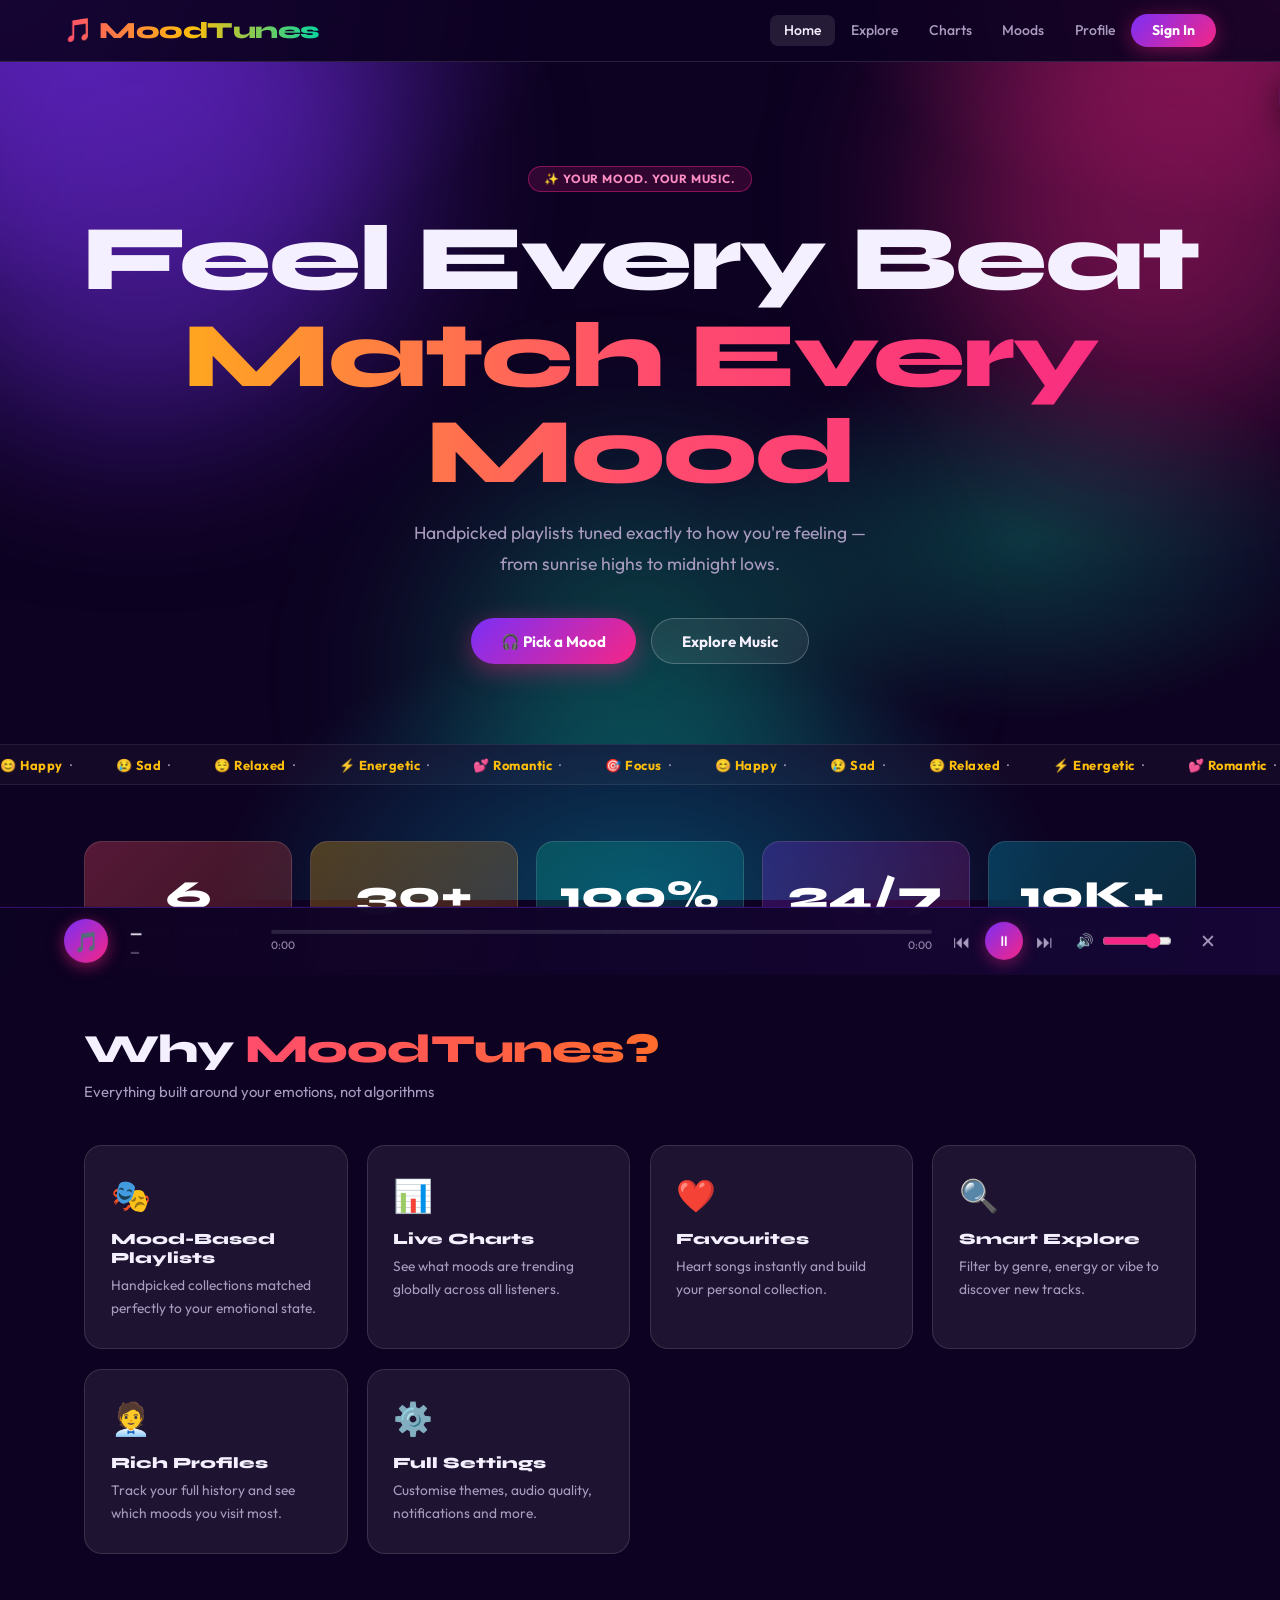
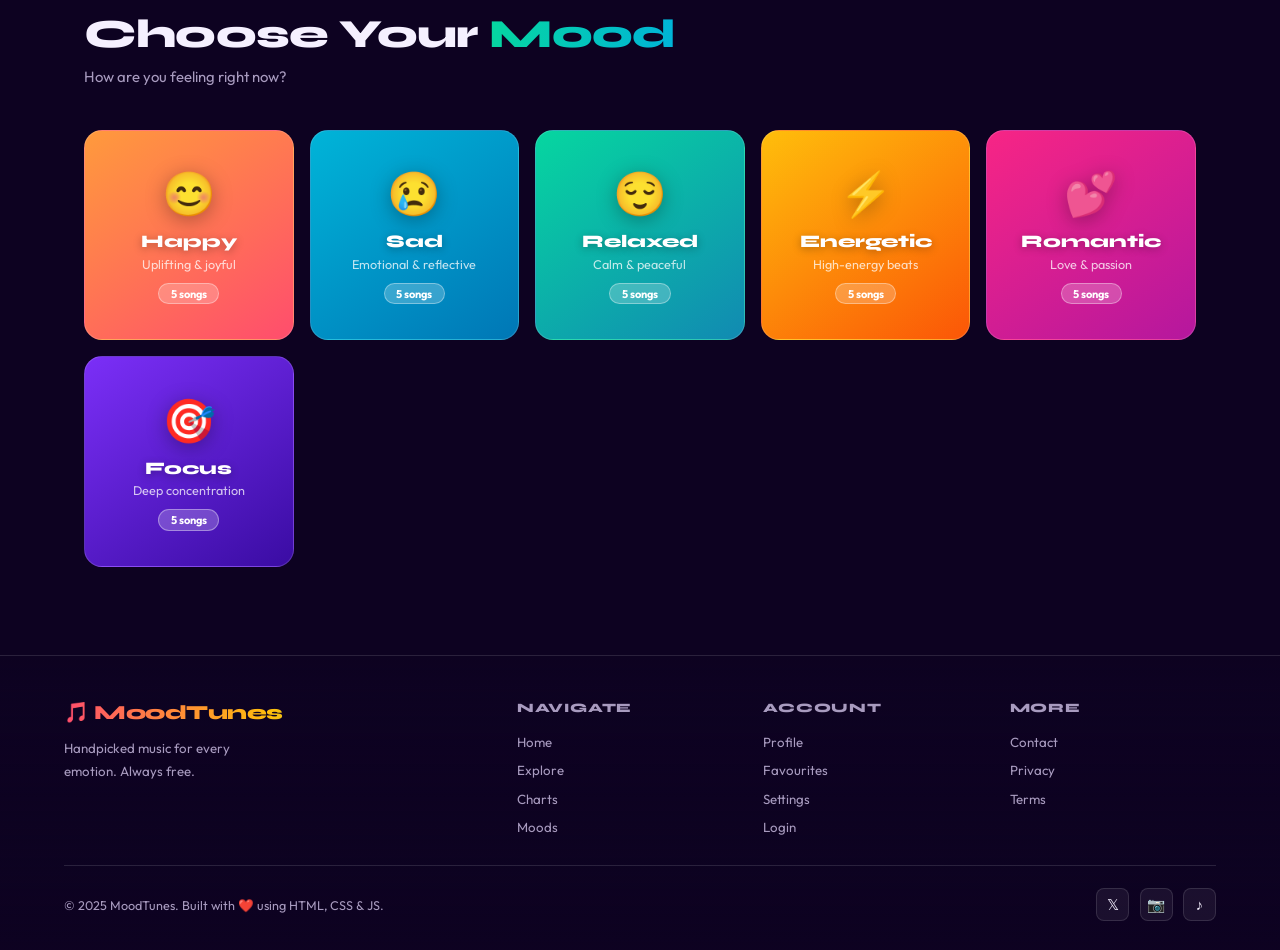
==== commit 8cf1b6c1: "Update print statement from 'Hello' to 'Goodbye'" ====
--- a/index.html
+++ b/index.html
@@ -18,9 +18,7 @@
      NAVIGATION
      Buttons call go() from tunes.js.
      id="nb-{page}" used by JS to highlight
-     the active page's button. The hamburger
-     (visible only under 780px) toggles the
-     .nav-links sheet via toggleMobileNav().
+     the active page's button.
 ═══════════════════════════════════════════ -->
 <nav>
   <div class="logo" onclick="go('home')">🎵 MoodTunes</div>
@@ -32,7 +30,6 @@
     <li><button id="nb-profile"  onclick="go('profile')">Profile</button></li>
     <li><button id="nb-login"    onclick="go('login')" class="nav-cta">Sign In</button></li>
   </ul>
-  <button class="nav-burger" aria-label="Toggle menu" onclick="toggleMobileNav()"><span></span><span></span><span></span></button>
 </nav>
 
 <!-- Toast notification — shown/hidden by JS toast() -->
@@ -56,16 +53,6 @@
     <div class="hero-btns">
       <button class="btn btn-main" onclick="go('moods')">🎧 Pick a Mood</button>
       <button class="btn btn-ghost" onclick="go('explore')">Explore Music</button>
-    </div>
-
-    <!-- AI Mood Detector — rule-based sentiment analysis in tunes.js -->
-    <div class="ai-zone">
-      <h3>🤖 AI Mood Detector</h3>
-      <p>Describe how your day was, and let AI pick the music!</p>
-      <div class="ai-row">
-        <input type="text" id="aiPrompt" placeholder="e.g., Exam bohot badhiya gaya ya office ka stress hai…" onkeydown="if(event.key==='Enter')detectMoodWithAI()">
-        <button class="btn btn-main" onclick="detectMoodWithAI()">✨ Ask AI</button>
-      </div>
     </div>
   </section>
 
@@ -92,7 +79,7 @@
   <section class="wrap">
     <div class="stats-row">
       <div class="stat-card sc1"><div class="stat-n">6</div><div class="stat-l">Mood Categories</div></div>
-      <div class="stat-card sc2"><div class="stat-n">60+</div><div class="stat-l">Curated Songs</div></div>
+      <div class="stat-card sc2"><div class="stat-n">30+</div><div class="stat-l">Curated Songs</div></div>
       <div class="stat-card sc3"><div class="stat-n">100%</div><div class="stat-l">Free Access</div></div>
       <div class="stat-card sc4"><div class="stat-n">24/7</div><div class="stat-l">Available</div></div>
       <div class="stat-card sc5"><div class="stat-n">10K+</div><div class="stat-l">Monthly Users</div></div>
@@ -118,12 +105,12 @@
     <h2 class="sec-title">Choose Your <span class="gl">Mood</span></h2>
     <p class="sec-sub">How are you feeling right now?</p>
     <div class="mood-grid">
-      <button class="mood-card mc-happy"    onclick="go('happy')"     data-mood="happy"><span class="mood-icon-big">😊</span><h3>Happy</h3><p>Uplifting &amp; joyful</p><span class="mood-pill">10 songs</span></button>
-      <button class="mood-card mc-sad"      onclick="go('sad')"       data-mood="sad"><span class="mood-icon-big">😢</span><h3>Sad</h3><p>Emotional &amp; reflective</p><span class="mood-pill">10 songs</span></button>
-      <button class="mood-card mc-relaxed"  onclick="go('relaxed')"   data-mood="relaxed"><span class="mood-icon-big">😌</span><h3>Relaxed</h3><p>Calm &amp; peaceful</p><span class="mood-pill">10 songs</span></button>
-      <button class="mood-card mc-energy"   onclick="go('energetic')" data-mood="energetic"><span class="mood-icon-big">⚡</span><h3>Energetic</h3><p>High-energy beats</p><span class="mood-pill">10 songs</span></button>
-      <button class="mood-card mc-romantic" onclick="go('romantic')"  data-mood="romantic"><span class="mood-icon-big">💕</span><h3>Romantic</h3><p>Love &amp; passion</p><span class="mood-pill">10 songs</span></button>
-      <button class="mood-card mc-focus"    onclick="go('focus')"     data-mood="focus"><span class="mood-icon-big">🎯</span><h3>Focus</h3><p>Deep concentration</p><span class="mood-pill">10 songs</span></button>
+      <button class="mood-card mc-happy"    onclick="go('happy')"><span class="mood-icon-big">😊</span><h3>Happy</h3><p>Uplifting &amp; joyful</p><span class="mood-pill">5 songs</span></button>
+      <button class="mood-card mc-sad"      onclick="go('sad')"><span class="mood-icon-big">😢</span><h3>Sad</h3><p>Emotional &amp; reflective</p><span class="mood-pill">5 songs</span></button>
+      <button class="mood-card mc-relaxed"  onclick="go('relaxed')"><span class="mood-icon-big">😌</span><h3>Relaxed</h3><p>Calm &amp; peaceful</p><span class="mood-pill">5 songs</span></button>
+      <button class="mood-card mc-energy"   onclick="go('energetic')"><span class="mood-icon-big">⚡</span><h3>Energetic</h3><p>High-energy beats</p><span class="mood-pill">5 songs</span></button>
+      <button class="mood-card mc-romantic" onclick="go('romantic')"><span class="mood-icon-big">💕</span><h3>Romantic</h3><p>Love &amp; passion</p><span class="mood-pill">5 songs</span></button>
+      <button class="mood-card mc-focus"    onclick="go('focus')"><span class="mood-icon-big">🎯</span><h3>Focus</h3><p>Deep concentration</p><span class="mood-pill">5 songs</span></button>
     </div>
   </section>
 </div><!-- end #page-home -->
@@ -141,14 +128,14 @@
       <span class="si">🔍</span>
       <input type="text" id="moodQ" placeholder="Search moods…" oninput="filterMoods(this.value)">
     </div>
-    <!-- data-name used by filterMoods(); data-mood used by updateMoodPillCounts() -->
+    <!-- data-name used by filterMoods() in JS -->
     <div class="mood-grid" id="moodGrid">
-      <button class="mood-card mc-happy"    onclick="go('happy')"     data-name="happy"     data-mood="happy"><span class="mood-icon-big">😊</span><h3>Happy</h3><p>Uplifting &amp; joyful</p><span class="mood-pill">10 songs</span></button>
-      <button class="mood-card mc-sad"      onclick="go('sad')"       data-name="sad"       data-mood="sad"><span class="mood-icon-big">😢</span><h3>Sad</h3><p>Emotional &amp; reflective</p><span class="mood-pill">10 songs</span></button>
-      <button class="mood-card mc-relaxed"  onclick="go('relaxed')"   data-name="relaxed"   data-mood="relaxed"><span class="mood-icon-big">😌</span><h3>Relaxed</h3><p>Calm &amp; peaceful</p><span class="mood-pill">10 songs</span></button>
-      <button class="mood-card mc-energy"   onclick="go('energetic')" data-name="energetic" data-mood="energetic"><span class="mood-icon-big">⚡</span><h3>Energetic</h3><p>High-energy beats</p><span class="mood-pill">10 songs</span></button>
-      <button class="mood-card mc-romantic" onclick="go('romantic')"  data-name="romantic"  data-mood="romantic"><span class="mood-icon-big">💕</span><h3>Romantic</h3><p>Love &amp; passion</p><span class="mood-pill">10 songs</span></button>
-      <button class="mood-card mc-focus"    onclick="go('focus')"     data-name="focus"     data-mood="focus"><span class="mood-icon-big">🎯</span><h3>Focus</h3><p>Deep concentration</p><span class="mood-pill">10 songs</span></button>
+      <button class="mood-card mc-happy"    onclick="go('happy')"    data-name="happy"><span class="mood-icon-big">😊</span><h3>Happy</h3><p>Uplifting &amp; joyful</p><span class="mood-pill">5 songs</span></button>
+      <button class="mood-card mc-sad"      onclick="go('sad')"      data-name="sad"><span class="mood-icon-big">😢</span><h3>Sad</h3><p>Emotional &amp; reflective</p><span class="mood-pill">5 songs</span></button>
+      <button class="mood-card mc-relaxed"  onclick="go('relaxed')"  data-name="relaxed"><span class="mood-icon-big">😌</span><h3>Relaxed</h3><p>Calm &amp; peaceful</p><span class="mood-pill">5 songs</span></button>
+      <button class="mood-card mc-energy"   onclick="go('energetic')"data-name="energetic"><span class="mood-icon-big">⚡</span><h3>Energetic</h3><p>High-energy beats</p><span class="mood-pill">5 songs</span></button>
+      <button class="mood-card mc-romantic" onclick="go('romantic')" data-name="romantic"><span class="mood-icon-big">💕</span><h3>Romantic</h3><p>Love &amp; passion</p><span class="mood-pill">5 songs</span></button>
+      <button class="mood-card mc-focus"    onclick="go('focus')"    data-name="focus"><span class="mood-icon-big">🎯</span><h3>Focus</h3><p>Deep concentration</p><span class="mood-pill">5 songs</span></button>
     </div>
   </section>
 </div>
@@ -156,9 +143,9 @@
 
 <!-- ═══════════════════════════════════════════
      PLAYLIST PAGES
-     Each container below is populated entirely
-     by loadPlaylist(mood) in tunes.js from
-     SONGS_DATABASE — no hardcoded song rows.
+     Each song row calls play() and fav() from tunes.js
+     onclick, event.stopPropagation() stops fav
+     click from also firing the row's play().
 ═══════════════════════════════════════════ -->
 
 <!-- HAPPY -->
@@ -167,9 +154,45 @@
     <button class="back-btn" onclick="go('home')">← Back</button>
     <div class="pl-header">
       <div class="pl-cover" style="background:linear-gradient(145deg,#ff9a3c,#ff4d6d)">😊</div>
-      <div class="pl-meta"><h2>Happy Playlist</h2><p>Uplifting tunes to brighten your day</p><span class="pl-count">10 songs</span></div>
-    </div>
-    <div class="song-list" id="happy-song-list"></div>
+      <div class="pl-meta"><h2>Happy Playlist</h2><p>Uplifting tunes to brighten your day</p><span class="pl-count">5 songs · 17 min</span></div>
+    </div>
+    <div class="song-list">
+      <div class="song-row" onclick="play('Sunshine Day','The Bright Band','😊','3:24')">
+        <div class="sn">1</div><div class="splay">▶</div>
+        <div class="sthumb" style="background:linear-gradient(135deg,#ff9a3c,#ff4d6d)">☀️</div>
+        <div class="sinfo"><div class="st">Sunshine Day</div><div class="sa">The Bright Band</div></div>
+        <span class="sgenre">Pop</span><div class="sdur">3:24</div>
+        <button class="fav-btn" onclick="event.stopPropagation();fav(this,'Sunshine Day','The Bright Band','☀️','3:24')">♡</button>
+      </div>
+      <div class="song-row" onclick="play('Good Vibes Only','Joy Collective','😊','2:58')">
+        <div class="sn">2</div><div class="splay">▶</div>
+        <div class="sthumb" style="background:linear-gradient(135deg,#ffbe0b,#ff6b2b)">🌈</div>
+        <div class="sinfo"><div class="st">Good Vibes Only</div><div class="sa">Joy Collective</div></div>
+        <span class="sgenre">Indie</span><div class="sdur">2:58</div>
+        <button class="fav-btn" onclick="event.stopPropagation();fav(this,'Good Vibes Only','Joy Collective','🌈','2:58')">♡</button>
+      </div>
+      <div class="song-row" onclick="play('Dancing in the Light','Glow Effect','😊','3:40')">
+        <div class="sn">3</div><div class="splay">▶</div>
+        <div class="sthumb" style="background:linear-gradient(135deg,#f72585,#b5179e)">💃</div>
+        <div class="sinfo"><div class="st">Dancing in the Light</div><div class="sa">Glow Effect</div></div>
+        <span class="sgenre">Dance</span><div class="sdur">3:40</div>
+        <button class="fav-btn" onclick="event.stopPropagation();fav(this,'Dancing in the Light','Glow Effect','💃','3:40')">♡</button>
+      </div>
+      <div class="song-row" onclick="play('Laugh Out Loud','Smile Squad','😊','3:12')">
+        <div class="sn">4</div><div class="splay">▶</div>
+        <div class="sthumb" style="background:linear-gradient(135deg,#06d6a0,#118ab2)">😄</div>
+        <div class="sinfo"><div class="st">Laugh Out Loud</div><div class="sa">Smile Squad</div></div>
+        <span class="sgenre">Pop</span><div class="sdur">3:12</div>
+        <button class="fav-btn" onclick="event.stopPropagation();fav(this,'Laugh Out Loud','Smile Squad','😄','3:12')">♡</button>
+      </div>
+      <div class="song-row" onclick="play('Golden Hour','Sunrise Sessions','😊','4:05')">
+        <div class="sn">5</div><div class="splay">▶</div>
+        <div class="sthumb" style="background:linear-gradient(135deg,#ffbe0b,#ff9a3c)">🌅</div>
+        <div class="sinfo"><div class="st">Golden Hour</div><div class="sa">Sunrise Sessions</div></div>
+        <span class="sgenre">Chill</span><div class="sdur">4:05</div>
+        <button class="fav-btn" onclick="event.stopPropagation();fav(this,'Golden Hour','Sunrise Sessions','🌅','4:05')">♡</button>
+      </div>
+    </div>
   </section>
 </div>
 
@@ -179,9 +202,15 @@
     <button class="back-btn" onclick="go('home')">← Back</button>
     <div class="pl-header">
       <div class="pl-cover" style="background:linear-gradient(145deg,#00b4d8,#0077b6)">😢</div>
-      <div class="pl-meta"><h2>Sad Playlist</h2><p>Emotional music to feel understood</p><span class="pl-count">10 songs</span></div>
-    </div>
-    <div class="song-list" id="sad-song-list"></div>
+      <div class="pl-meta"><h2>Sad Playlist</h2><p>Emotional music to feel understood</p><span class="pl-count">5 songs · 20 min</span></div>
+    </div>
+    <div class="song-list">
+      <div class="song-row" onclick="play('Rainy Window','The Melancholy','😢','4:10')"><div class="sn">1</div><div class="splay">▶</div><div class="sthumb" style="background:linear-gradient(135deg,#00b4d8,#0077b6)">🌧️</div><div class="sinfo"><div class="st">Rainy Window</div><div class="sa">The Melancholy</div></div><span class="sgenre">Indie</span><div class="sdur">4:10</div><button class="fav-btn" onclick="event.stopPropagation();fav(this,'Rainy Window','The Melancholy','🌧️','4:10')">♡</button></div>
+      <div class="song-row" onclick="play('Empty Room','Hollow Hearts','😢','3:55')"><div class="sn">2</div><div class="splay">▶</div><div class="sthumb" style="background:linear-gradient(135deg,#3a0ca3,#4361ee)">🚪</div><div class="sinfo"><div class="st">Empty Room</div><div class="sa">Hollow Hearts</div></div><span class="sgenre">Soul</span><div class="sdur">3:55</div><button class="fav-btn" onclick="event.stopPropagation();fav(this,'Empty Room','Hollow Hearts','🚪','3:55')">♡</button></div>
+      <div class="song-row" onclick="play('Fading Away','Blue Tide','😢','4:20')"><div class="sn">3</div><div class="splay">▶</div><div class="sthumb" style="background:linear-gradient(135deg,#06d6a0,#118ab2)">🌊</div><div class="sinfo"><div class="st">Fading Away</div><div class="sa">Blue Tide</div></div><span class="sgenre">Ambient</span><div class="sdur">4:20</div><button class="fav-btn" onclick="event.stopPropagation();fav(this,'Fading Away','Blue Tide','🌊','4:20')">♡</button></div>
+      <div class="song-row" onclick="play('Tears in the Dark','Night Echo','😢','3:48')"><div class="sn">4</div><div class="splay">▶</div><div class="sthumb" style="background:linear-gradient(135deg,#7b2ff7,#3a0ca3)">😔</div><div class="sinfo"><div class="st">Tears in the Dark</div><div class="sa">Night Echo</div></div><span class="sgenre">R&amp;B</span><div class="sdur">3:48</div><button class="fav-btn" onclick="event.stopPropagation();fav(this,'Tears in the Dark','Night Echo','😔','3:48')">♡</button></div>
+      <div class="song-row" onclick="play('Missing You','Lost Signal','😢','4:02')"><div class="sn">5</div><div class="splay">▶</div><div class="sthumb" style="background:linear-gradient(135deg,#ff4d6d,#7b2ff7)">💔</div><div class="sinfo"><div class="st">Missing You</div><div class="sa">Lost Signal</div></div><span class="sgenre">Pop</span><div class="sdur">4:02</div><button class="fav-btn" onclick="event.stopPropagation();fav(this,'Missing You','Lost Signal','💔','4:02')">♡</button></div>
+    </div>
   </section>
 </div>
 
@@ -191,9 +220,15 @@
     <button class="back-btn" onclick="go('home')">← Back</button>
     <div class="pl-header">
       <div class="pl-cover" style="background:linear-gradient(145deg,#06d6a0,#118ab2)">😌</div>
-      <div class="pl-meta"><h2>Relaxed Playlist</h2><p>Peaceful sounds to calm your mind</p><span class="pl-count">10 songs</span></div>
-    </div>
-    <div class="song-list" id="relaxed-song-list"></div>
+      <div class="pl-meta"><h2>Relaxed Playlist</h2><p>Peaceful sounds to calm your mind</p><span class="pl-count">5 songs · 22 min</span></div>
+    </div>
+    <div class="song-list">
+      <div class="song-row" onclick="play('Ocean Breeze','Calm Collective','😌','4:30')"><div class="sn">1</div><div class="splay">▶</div><div class="sthumb" style="background:linear-gradient(135deg,#06d6a0,#118ab2)">🌊</div><div class="sinfo"><div class="st">Ocean Breeze</div><div class="sa">Calm Collective</div></div><span class="sgenre">Chill</span><div class="sdur">4:30</div><button class="fav-btn" onclick="event.stopPropagation();fav(this,'Ocean Breeze','Calm Collective','🌊','4:30')">♡</button></div>
+      <div class="song-row" onclick="play('Soft Morning','Dew Drops','😌','5:00')"><div class="sn">2</div><div class="splay">▶</div><div class="sthumb" style="background:linear-gradient(135deg,#f72585,#7b2ff7)">🌸</div><div class="sinfo"><div class="st">Soft Morning</div><div class="sa">Dew Drops</div></div><span class="sgenre">Lo-fi</span><div class="sdur">5:00</div><button class="fav-btn" onclick="event.stopPropagation();fav(this,'Soft Morning','Dew Drops','🌸','5:00')">♡</button></div>
+      <div class="song-row" onclick="play('Still Waters','The Drift','😌','4:15')"><div class="sn">3</div><div class="splay">▶</div><div class="sthumb" style="background:linear-gradient(135deg,#00b4d8,#06d6a0)">🏞️</div><div class="sinfo"><div class="st">Still Waters</div><div class="sa">The Drift</div></div><span class="sgenre">Ambient</span><div class="sdur">4:15</div><button class="fav-btn" onclick="event.stopPropagation();fav(this,'Still Waters','The Drift','🏞️','4:15')">♡</button></div>
+      <div class="song-row" onclick="play('Gentle Rain','Forest Notes','😌','4:50')"><div class="sn">4</div><div class="splay">▶</div><div class="sthumb" style="background:linear-gradient(135deg,#06d6a0,#ffbe0b)">🌿</div><div class="sinfo"><div class="st">Gentle Rain</div><div class="sa">Forest Notes</div></div><span class="sgenre">Nature</span><div class="sdur">4:50</div><button class="fav-btn" onclick="event.stopPropagation();fav(this,'Gentle Rain','Forest Notes','🌿','4:50')">♡</button></div>
+      <div class="song-row" onclick="play('Cloud Nine','Floatwave','😌','3:38')"><div class="sn">5</div><div class="splay">▶</div><div class="sthumb" style="background:linear-gradient(135deg,#7b2ff7,#00b4d8)">☁️</div><div class="sinfo"><div class="st">Cloud Nine</div><div class="sa">Floatwave</div></div><span class="sgenre">Chill</span><div class="sdur">3:38</div><button class="fav-btn" onclick="event.stopPropagation();fav(this,'Cloud Nine','Floatwave','☁️','3:38')">♡</button></div>
+    </div>
   </section>
 </div>
 
@@ -203,9 +238,15 @@
     <button class="back-btn" onclick="go('home')">← Back</button>
     <div class="pl-header">
       <div class="pl-cover" style="background:linear-gradient(145deg,#ffbe0b,#fb5607)">⚡</div>
-      <div class="pl-meta"><h2>Energetic Playlist</h2><p>High-tempo beats to fuel your fire</p><span class="pl-count">10 songs</span></div>
-    </div>
-    <div class="song-list" id="energetic-song-list"></div>
+      <div class="pl-meta"><h2>Energetic Playlist</h2><p>High-tempo beats to fuel your fire</p><span class="pl-count">5 songs · 17 min</span></div>
+    </div>
+    <div class="song-list">
+      <div class="song-row" onclick="play('Feel the Beat','Energy Crew','⚡','3:10')"><div class="sn">1</div><div class="splay">▶</div><div class="sthumb" style="background:linear-gradient(135deg,#ffbe0b,#ff4d6d)">🔥</div><div class="sinfo"><div class="st">Feel the Beat</div><div class="sa">Energy Crew</div></div><span class="sgenre">EDM</span><div class="sdur">3:10</div><button class="fav-btn" onclick="event.stopPropagation();fav(this,'Feel the Beat','Energy Crew','🔥','3:10')">♡</button></div>
+      <div class="song-row" onclick="play('Thunder Strike','Electric Storm','⚡','3:22')"><div class="sn">2</div><div class="splay">▶</div><div class="sthumb" style="background:linear-gradient(135deg,#ff6b2b,#ffbe0b)">⚡</div><div class="sinfo"><div class="st">Thunder Strike</div><div class="sa">Electric Storm</div></div><span class="sgenre">Rock</span><div class="sdur">3:22</div><button class="fav-btn" onclick="event.stopPropagation();fav(this,'Thunder Strike','Electric Storm','⚡','3:22')">♡</button></div>
+      <div class="song-row" onclick="play('Pump It Up','Workout Warriors','⚡','2:55')"><div class="sn">3</div><div class="splay">▶</div><div class="sthumb" style="background:linear-gradient(135deg,#f72585,#ff6b2b)">💪</div><div class="sinfo"><div class="st">Pump It Up</div><div class="sa">Workout Warriors</div></div><span class="sgenre">Hip-Hop</span><div class="sdur">2:55</div><button class="fav-btn" onclick="event.stopPropagation();fav(this,'Pump It Up','Workout Warriors','💪','2:55')">♡</button></div>
+      <div class="song-row" onclick="play('Power Mode','Bass Boosters','⚡','3:30')"><div class="sn">4</div><div class="splay">▶</div><div class="sthumb" style="background:linear-gradient(135deg,#7b2ff7,#ff4d6d)">🎸</div><div class="sinfo"><div class="st">Power Mode</div><div class="sa">Bass Boosters</div></div><span class="sgenre">EDM</span><div class="sdur">3:30</div><button class="fav-btn" onclick="event.stopPropagation();fav(this,'Power Mode','Bass Boosters','🎸','3:30')">♡</button></div>
+      <div class="song-row" onclick="play('Adrenaline Rush','Intensity Max','⚡','3:50')"><div class="sn">5</div><div class="splay">▶</div><div class="sthumb" style="background:linear-gradient(135deg,#fb5607,#ffbe0b)">🏃</div><div class="sinfo"><div class="st">Adrenaline Rush</div><div class="sa">Intensity Max</div></div><span class="sgenre">Rock</span><div class="sdur">3:50</div><button class="fav-btn" onclick="event.stopPropagation();fav(this,'Adrenaline Rush','Intensity Max','🏃','3:50')">♡</button></div>
+    </div>
   </section>
 </div>
 
@@ -215,9 +256,15 @@
     <button class="back-btn" onclick="go('home')">← Back</button>
     <div class="pl-header">
       <div class="pl-cover" style="background:linear-gradient(145deg,#f72585,#b5179e)">💕</div>
-      <div class="pl-meta"><h2>Romantic Playlist</h2><p>Love songs for tender moments</p><span class="pl-count">10 songs</span></div>
-    </div>
-    <div class="song-list" id="romantic-song-list"></div>
+      <div class="pl-meta"><h2>Romantic Playlist</h2><p>Love songs for tender moments</p><span class="pl-count">5 songs · 21 min</span></div>
+    </div>
+    <div class="song-list">
+      <div class="song-row" onclick="play('Heart and Soul','Love Tunes','💕','4:15')"><div class="sn">1</div><div class="splay">▶</div><div class="sthumb" style="background:linear-gradient(135deg,#f72585,#ff4d6d)">💗</div><div class="sinfo"><div class="st">Heart and Soul</div><div class="sa">Love Tunes</div></div><span class="sgenre">Soul</span><div class="sdur">4:15</div><button class="fav-btn" onclick="event.stopPropagation();fav(this,'Heart and Soul','Love Tunes','💗','4:15')">♡</button></div>
+      <div class="song-row" onclick="play('Endless Love','Romance Band','💕','4:00')"><div class="sn">2</div><div class="splay">▶</div><div class="sthumb" style="background:linear-gradient(135deg,#b5179e,#7b2ff7)">🌹</div><div class="sinfo"><div class="st">Endless Love</div><div class="sa">Romance Band</div></div><span class="sgenre">R&amp;B</span><div class="sdur">4:00</div><button class="fav-btn" onclick="event.stopPropagation();fav(this,'Endless Love','Romance Band','🌹','4:00')">♡</button></div>
+      <div class="song-row" onclick="play('You and Me Forever','Sweet Harmony','💕','4:22')"><div class="sn">3</div><div class="splay">▶</div><div class="sthumb" style="background:linear-gradient(135deg,#ff4d6d,#ffbe0b)">👫</div><div class="sinfo"><div class="st">You and Me Forever</div><div class="sa">Sweet Harmony</div></div><span class="sgenre">Pop</span><div class="sdur">4:22</div><button class="fav-btn" onclick="event.stopPropagation();fav(this,'You and Me Forever','Sweet Harmony','👫','4:22')">♡</button></div>
+      <div class="song-row" onclick="play('Moonlight Dance','Lovers Symphony','💕','4:05')"><div class="sn">4</div><div class="splay">▶</div><div class="sthumb" style="background:linear-gradient(135deg,#3a0ca3,#f72585)">🌙</div><div class="sinfo"><div class="st">Moonlight Dance</div><div class="sa">Lovers Symphony</div></div><span class="sgenre">Classical</span><div class="sdur">4:05</div><button class="fav-btn" onclick="event.stopPropagation();fav(this,'Moonlight Dance','Lovers Symphony','🌙','4:05')">♡</button></div>
+      <div class="song-row" onclick="play('Kiss in the Rain','Passionate Hearts','💕','4:18')"><div class="sn">5</div><div class="splay">▶</div><div class="sthumb" style="background:linear-gradient(135deg,#f72585,#ff6b2b)">💋</div><div class="sinfo"><div class="st">Kiss in the Rain</div><div class="sa">Passionate Hearts</div></div><span class="sgenre">Pop</span><div class="sdur">4:18</div><button class="fav-btn" onclick="event.stopPropagation();fav(this,'Kiss in the Rain','Passionate Hearts','💋','4:18')">♡</button></div>
+    </div>
   </section>
 </div>
 
@@ -227,41 +274,52 @@
     <button class="back-btn" onclick="go('home')">← Back</button>
     <div class="pl-header">
       <div class="pl-cover" style="background:linear-gradient(145deg,#7b2ff7,#3a0ca3)">🎯</div>
-      <div class="pl-meta"><h2>Focus Playlist</h2><p>Deep work music for the zone</p><span class="pl-count">10 songs</span></div>
-    </div>
-    <div class="song-list" id="focus-song-list"></div>
+      <div class="pl-meta"><h2>Focus Playlist</h2><p>Deep work music for the zone</p><span class="pl-count">5 songs · 24 min</span></div>
+    </div>
+    <div class="song-list">
+      <div class="song-row" onclick="play('Deep Concentration','Study Beats','🎯','4:45')"><div class="sn">1</div><div class="splay">▶</div><div class="sthumb" style="background:linear-gradient(135deg,#7b2ff7,#3a0ca3)">🧠</div><div class="sinfo"><div class="st">Deep Concentration</div><div class="sa">Study Beats</div></div><span class="sgenre">Ambient</span><div class="sdur">4:45</div><button class="fav-btn" onclick="event.stopPropagation();fav(this,'Deep Concentration','Study Beats','🧠','4:45')">♡</button></div>
+      <div class="song-row" onclick="play('Flow State','Productivity Pro','🎯','5:10')"><div class="sn">2</div><div class="splay">▶</div><div class="sthumb" style="background:linear-gradient(135deg,#3a0ca3,#00b4d8)">📖</div><div class="sinfo"><div class="st">Flow State</div><div class="sa">Productivity Pro</div></div><span class="sgenre">Lo-fi</span><div class="sdur">5:10</div><button class="fav-btn" onclick="event.stopPropagation();fav(this,'Flow State','Productivity Pro','📖','5:10')">♡</button></div>
+      <div class="song-row" onclick="play('Brain Power','Mind Matrix','🎯','4:55')"><div class="sn">3</div><div class="splay">▶</div><div class="sthumb" style="background:linear-gradient(135deg,#7b2ff7,#06d6a0)">⚙️</div><div class="sinfo"><div class="st">Brain Power</div><div class="sa">Mind Matrix</div></div><span class="sgenre">Electronic</span><div class="sdur">4:55</div><button class="fav-btn" onclick="event.stopPropagation();fav(this,'Brain Power','Mind Matrix','⚙️','4:55')">♡</button></div>
+      <div class="song-row" onclick="play('Work Mode Active','Focus Factory','🎯','4:30')"><div class="sn">4</div><div class="splay">▶</div><div class="sthumb" style="background:linear-gradient(135deg,#4361ee,#7b2ff7)">💻</div><div class="sinfo"><div class="st">Work Mode Active</div><div class="sa">Focus Factory</div></div><span class="sgenre">Ambient</span><div class="sdur">4:30</div><button class="fav-btn" onclick="event.stopPropagation();fav(this,'Work Mode Active','Focus Factory','💻','4:30')">♡</button></div>
+      <div class="song-row" onclick="play('Zone In','Attention Span','🎯','4:40')"><div class="sn">5</div><div class="splay">▶</div><div class="sthumb" style="background:linear-gradient(135deg,#7b2ff7,#f72585)">🎯</div><div class="sinfo"><div class="st">Zone In</div><div class="sa">Attention Span</div></div><span class="sgenre">Lo-fi</span><div class="sdur">4:40</div><button class="fav-btn" onclick="event.stopPropagation();fav(this,'Zone In','Attention Span','🎯','4:40')">♡</button></div>
+    </div>
   </section>
 </div>
 
 
 <!-- ═══════════════════════════════════════════
      PAGE: EXPLORE
-     #exGrid is fully populated by renderExplore()
-     in tunes.js from the entire SONGS_DATABASE —
-     search + genre chips both filter live.
+     data-g = genre filter value
+     data-n = searchable text (song + artist)
 ═══════════════════════════════════════════ -->
 <div id="page-explore" class="page">
   <section class="wrap">
     <h2 class="sec-title">Explore <span class="gl">Music</span></h2>
-    <p class="sec-sub">Search by song, artist, or filter by genre — every mood, every language</p>
+    <p class="sec-sub">Search by song, artist, or filter by genre</p>
     <div class="search-bar">
       <span class="si">🔍</span>
       <input type="text" id="exQ" placeholder="Search songs, artists…" oninput="filterExplore(this.value)">
-      <button id="voice-btn" class="voice-btn" onclick="startVoiceSearch()" title="Voice search (10s)">🎙️</button>
     </div>
     <div class="filter-row">
       <button class="filter-btn on" onclick="setFilter('all',this)">All</button>
       <button class="filter-btn"    onclick="setFilter('pop',this)">Pop</button>
-      <button class="filter-btn"    onclick="setFilter('bollywood',this)">Bollywood</button>
-      <button class="filter-btn"    onclick="setFilter('sufi',this)">Sufi</button>
-      <button class="filter-btn"    onclick="setFilter('hiphop',this)">Hip-Hop</button>
       <button class="filter-btn"    onclick="setFilter('lofi',this)">Lo-fi</button>
+      <button class="filter-btn"    onclick="setFilter('edm',this)">EDM</button>
+      <button class="filter-btn"    onclick="setFilter('indie',this)">Indie</button>
       <button class="filter-btn"    onclick="setFilter('ambient',this)">Ambient</button>
-      <button class="filter-btn"    onclick="setFilter('indie',this)">Indie</button>
-      <button class="filter-btn"    onclick="setFilter('edm',this)">EDM</button>
+      <button class="filter-btn"    onclick="setFilter('rb',this)">R&amp;B</button>
     </div>
     <div class="explore-grid" id="exGrid">
-      <!-- Rendered entirely by renderExplore() in tunes.js -->
+      <div class="explore-card" data-g="pop"     data-n="sunshine day the bright band"   onclick="play('Sunshine Day','The Bright Band','😊','3:24')"><div class="ex-cover" style="background:linear-gradient(145deg,#ff9a3c,#ff4d6d)">☀️</div><div class="ex-body"><h4>Sunshine Day</h4><p>The Bright Band</p><span class="ex-tag">Pop</span></div></div>
+      <div class="explore-card" data-g="lofi"    data-n="flow state productivity pro"    onclick="play('Flow State','Productivity Pro','📖','5:10')"><div class="ex-cover" style="background:linear-gradient(145deg,#7b2ff7,#3a0ca3)">📖</div><div class="ex-body"><h4>Flow State</h4><p>Productivity Pro</p><span class="ex-tag">Lo-fi</span></div></div>
+      <div class="explore-card" data-g="edm"     data-n="feel the beat energy crew"      onclick="play('Feel the Beat','Energy Crew','⚡','3:10')"><div class="ex-cover" style="background:linear-gradient(145deg,#ffbe0b,#fb5607)">🔥</div><div class="ex-body"><h4>Feel the Beat</h4><p>Energy Crew</p><span class="ex-tag">EDM</span></div></div>
+      <div class="explore-card" data-g="indie"   data-n="rainy window the melancholy"    onclick="play('Rainy Window','The Melancholy','🌧️','4:10')"><div class="ex-cover" style="background:linear-gradient(145deg,#00b4d8,#0077b6)">🌧️</div><div class="ex-body"><h4>Rainy Window</h4><p>The Melancholy</p><span class="ex-tag">Indie</span></div></div>
+      <div class="explore-card" data-g="ambient" data-n="ocean breeze calm collective"   onclick="play('Ocean Breeze','Calm Collective','🌊','4:30')"><div class="ex-cover" style="background:linear-gradient(145deg,#06d6a0,#118ab2)">🌊</div><div class="ex-body"><h4>Ocean Breeze</h4><p>Calm Collective</p><span class="ex-tag">Ambient</span></div></div>
+      <div class="explore-card" data-g="rb"      data-n="heart and soul love tunes"     onclick="play('Heart and Soul','Love Tunes','💗','4:15')"><div class="ex-cover" style="background:linear-gradient(145deg,#f72585,#b5179e)">💗</div><div class="ex-body"><h4>Heart and Soul</h4><p>Love Tunes</p><span class="ex-tag">R&amp;B</span></div></div>
+      <div class="explore-card" data-g="lofi"    data-n="soft morning dew drops"         onclick="play('Soft Morning','Dew Drops','🌸','5:00')"><div class="ex-cover" style="background:linear-gradient(145deg,#b5179e,#7b2ff7)">🌸</div><div class="ex-body"><h4>Soft Morning</h4><p>Dew Drops</p><span class="ex-tag">Lo-fi</span></div></div>
+      <div class="explore-card" data-g="pop"     data-n="golden hour sunrise sessions"   onclick="play('Golden Hour','Sunrise Sessions','🌅','4:05')"><div class="ex-cover" style="background:linear-gradient(145deg,#ffbe0b,#ff9a3c)">🌅</div><div class="ex-body"><h4>Golden Hour</h4><p>Sunrise Sessions</p><span class="ex-tag">Pop</span></div></div>
+      <div class="explore-card" data-g="ambient" data-n="brain power mind matrix"        onclick="play('Brain Power','Mind Matrix','⚙️','4:55')"><div class="ex-cover" style="background:linear-gradient(145deg,#7b2ff7,#06d6a0)">⚙️</div><div class="ex-body"><h4>Brain Power</h4><p>Mind Matrix</p><span class="ex-tag">Ambient</span></div></div>
+      <div class="explore-card" data-g="edm"     data-n="thunder strike electric storm"  onclick="play('Thunder Strike','Electric Storm','⚡','3:22')"><div class="ex-cover" style="background:linear-gradient(145deg,#ff6b2b,#ffbe0b)">⚡</div><div class="ex-body"><h4>Thunder Strike</h4><p>Electric Storm</p><span class="ex-tag">EDM</span></div></div>
     </div>
   </section>
 </div>
@@ -269,9 +327,6 @@
 
 <!-- ═══════════════════════════════════════════
      PAGE: CHARTS
-     #chartList + the two sidebar lists are
-     fully populated by renderCharts() in
-     tunes.js — sorted live by real play counts.
 ═══════════════════════════════════════════ -->
 <div id="page-charts" class="page">
   <section class="wrap">
@@ -280,16 +335,34 @@
     <div class="charts-layout">
       <div class="chart-box">
         <div class="chart-hdr">Top 10 Songs This Week</div>
-        <div id="chartList"><!-- Rendered by renderCharts() --></div>
+        <div class="chart-row" onclick="play('Golden Hour','Sunrise Sessions','🌅','4:05')"><div class="c-rank gold">1</div><div class="c-thumb" style="background:linear-gradient(135deg,#ffbe0b,#ff9a3c)">🌅</div><div class="c-info"><div class="ct">Golden Hour</div><div class="ca">Sunrise Sessions</div></div><div class="c-plays">12.4K</div><div class="tu">▲2</div></div>
+        <div class="chart-row" onclick="play('Ocean Breeze','Calm Collective','🌊','4:30')"><div class="c-rank silver">2</div><div class="c-thumb" style="background:linear-gradient(135deg,#06d6a0,#118ab2)">🌊</div><div class="c-info"><div class="ct">Ocean Breeze</div><div class="ca">Calm Collective</div></div><div class="c-plays">10.1K</div><div class="tu">▲5</div></div>
+        <div class="chart-row" onclick="play('Feel the Beat','Energy Crew','🔥','3:10')"><div class="c-rank bronze">3</div><div class="c-thumb" style="background:linear-gradient(135deg,#ffbe0b,#fb5607)">🔥</div><div class="c-info"><div class="ct">Feel the Beat</div><div class="ca">Energy Crew</div></div><div class="c-plays">9.8K</div><div class="td">▼1</div></div>
+        <div class="chart-row" onclick="play('Flow State','Productivity Pro','📖','5:10')"><div class="c-rank">4</div><div class="c-thumb" style="background:linear-gradient(135deg,#7b2ff7,#3a0ca3)">📖</div><div class="c-info"><div class="ct">Flow State</div><div class="ca">Productivity Pro</div></div><div class="c-plays">8.7K</div><div class="tu">▲3</div></div>
+        <div class="chart-row" onclick="play('Sunshine Day','The Bright Band','☀️','3:24')"><div class="c-rank">5</div><div class="c-thumb" style="background:linear-gradient(135deg,#ff9a3c,#ff4d6d)">☀️</div><div class="c-info"><div class="ct">Sunshine Day</div><div class="ca">The Bright Band</div></div><div class="c-plays">7.5K</div><div class="td">▼2</div></div>
+        <div class="chart-row" onclick="play('Heart and Soul','Love Tunes','💗','4:15')"><div class="c-rank">6</div><div class="c-thumb" style="background:linear-gradient(135deg,#f72585,#b5179e)">💗</div><div class="c-info"><div class="ct">Heart and Soul</div><div class="ca">Love Tunes</div></div><div class="c-plays">6.9K</div><div class="tu">🆕</div></div>
+        <div class="chart-row" onclick="play('Thunder Strike','Electric Storm','⚡','3:22')"><div class="c-rank">7</div><div class="c-thumb" style="background:linear-gradient(135deg,#ff6b2b,#ffbe0b)">⚡</div><div class="c-info"><div class="ct">Thunder Strike</div><div class="ca">Electric Storm</div></div><div class="c-plays">6.2K</div><div class="td">▼3</div></div>
+        <div class="chart-row" onclick="play('Soft Morning','Dew Drops','🌸','5:00')"><div class="c-rank">8</div><div class="c-thumb" style="background:linear-gradient(135deg,#b5179e,#7b2ff7)">🌸</div><div class="c-info"><div class="ct">Soft Morning</div><div class="ca">Dew Drops</div></div><div class="c-plays">5.8K</div><div class="tu">▲1</div></div>
+        <div class="chart-row" onclick="play('Moonlight Dance','Lovers Symphony','🌙','4:05')"><div class="c-rank">9</div><div class="c-thumb" style="background:linear-gradient(135deg,#3a0ca3,#f72585)">🌙</div><div class="c-info"><div class="ct">Moonlight Dance</div><div class="ca">Lovers Symphony</div></div><div class="c-plays">5.1K</div><div class="tn">—</div></div>
+        <div class="chart-row" onclick="play('Brain Power','Mind Matrix','⚙️','4:55')"><div class="c-rank">10</div><div class="c-thumb" style="background:linear-gradient(135deg,#7b2ff7,#06d6a0)">⚙️</div><div class="c-info"><div class="ct">Brain Power</div><div class="ca">Mind Matrix</div></div><div class="c-plays">4.8K</div><div class="tu">▲4</div></div>
       </div>
       <div class="sidebar">
         <div class="s-card">
           <h3>🎭 Mood Popularity</h3>
-          <div id="moodPopList"><!-- Rendered by renderCharts() --></div>
+          <div class="bar-row"><span class="bar-lbl">Happy</span><div class="bar-track"><div class="bar-fill bf1" style="width:88%"></div></div><span class="bar-pct">88%</span></div>
+          <div class="bar-row"><span class="bar-lbl">Relaxed</span><div class="bar-track"><div class="bar-fill bf2" style="width:75%"></div></div><span class="bar-pct">75%</span></div>
+          <div class="bar-row"><span class="bar-lbl">Focus</span><div class="bar-track"><div class="bar-fill bf3" style="width:66%"></div></div><span class="bar-pct">66%</span></div>
+          <div class="bar-row"><span class="bar-lbl">Energetic</span><div class="bar-track"><div class="bar-fill bf1" style="width:58%"></div></div><span class="bar-pct">58%</span></div>
+          <div class="bar-row"><span class="bar-lbl">Romantic</span><div class="bar-track"><div class="bar-fill bf3" style="width:44%"></div></div><span class="bar-pct">44%</span></div>
+          <div class="bar-row"><span class="bar-lbl">Sad</span><div class="bar-track"><div class="bar-fill bf2" style="width:38%"></div></div><span class="bar-pct">38%</span></div>
         </div>
         <div class="s-card">
           <h3>🎵 Top Genres</h3>
-          <div id="genrePopList"><!-- Rendered by renderCharts() --></div>
+          <div class="bar-row"><span class="bar-lbl">Pop</span><div class="bar-track"><div class="bar-fill bf1" style="width:80%"></div></div></div>
+          <div class="bar-row"><span class="bar-lbl">Lo-fi</span><div class="bar-track"><div class="bar-fill bf2" style="width:70%"></div></div></div>
+          <div class="bar-row"><span class="bar-lbl">Ambient</span><div class="bar-track"><div class="bar-fill bf3" style="width:55%"></div></div></div>
+          <div class="bar-row"><span class="bar-lbl">EDM</span><div class="bar-track"><div class="bar-fill bf1" style="width:50%"></div></div></div>
+          <div class="bar-row"><span class="bar-lbl">Indie</span><div class="bar-track"><div class="bar-fill bf2" style="width:42%"></div></div></div>
         </div>
       </div>
     </div>
@@ -299,9 +372,6 @@
 
 <!-- ═══════════════════════════════════════════
      PAGE: PROFILE
-     Recent History, the stat numbers and the
-     Mood History badges/banner are all rendered
-     live by renderProfile() in tunes.js.
 ═══════════════════════════════════════════ -->
 <div id="page-profile" class="page">
   <div class="profile-hero">
@@ -310,9 +380,9 @@
       <div>
         <div class="p-name"><h2>Aryan Sharma</h2><p>aryan@example.com · Member since Jan 2024</p></div>
         <div class="p-stats">
-          <div class="ps"><div class="ps-n" id="statSongsPlayed">142</div><div class="ps-l">Songs Played</div></div>
-          <div class="ps"><div class="ps-n" id="statFavourites">0</div><div class="ps-l">Favourites</div></div>
-          <div class="ps"><div class="ps-n" id="statMoodsExplored">0/6</div><div class="ps-l">Moods Explored</div></div>
+          <div class="ps"><div class="ps-n">142</div><div class="ps-l">Songs Played</div></div>
+          <div class="ps"><div class="ps-n">18</div><div class="ps-l">Favourites</div></div>
+          <div class="ps"><div class="ps-n">6</div><div class="ps-l">Moods Explored</div></div>
         </div>
       </div>
       <div style="margin-left:auto"><button class="btn btn-ghost" onclick="toast('✏️ Edit profile — needs backend!')">Edit Profile</button></div>
@@ -322,13 +392,28 @@
     <div class="profile-grid">
       <div class="p-sec">
         <h3>🕒 Recent History</h3>
-        <div id="recentHistoryList"><!-- Rendered by renderRecentHistory() --></div>
+        <div class="h-item"><div class="h-icon" style="background:linear-gradient(135deg,#ffbe0b,#ff9a3c)">☀️</div><div><div class="h-t">Sunshine Day</div><div class="h-a">The Bright Band · 2 hrs ago</div></div><button class="fav-btn" onclick="fav(this,'Sunshine Day','The Bright Band','☀️','3:24')">♡</button></div>
+        <div class="h-item"><div class="h-icon" style="background:linear-gradient(135deg,#06d6a0,#118ab2)">🌊</div><div><div class="h-t">Ocean Breeze</div><div class="h-a">Calm Collective · 5 hrs ago</div></div><button class="fav-btn" onclick="fav(this,'Ocean Breeze','Calm Collective','🌊','4:30')">♡</button></div>
+        <div class="h-item"><div class="h-icon" style="background:linear-gradient(135deg,#ffbe0b,#fb5607)">🔥</div><div><div class="h-t">Feel the Beat</div><div class="h-a">Energy Crew · Yesterday</div></div><button class="fav-btn" onclick="fav(this,'Feel the Beat','Energy Crew','🔥','3:10')">♡</button></div>
+        <div class="h-item"><div class="h-icon" style="background:linear-gradient(135deg,#7b2ff7,#3a0ca3)">📖</div><div><div class="h-t">Flow State</div><div class="h-a">Productivity Pro · Yesterday</div></div><button class="fav-btn" onclick="fav(this,'Flow State','Productivity Pro','📖','5:10')">♡</button></div>
+        <div class="h-item"><div class="h-icon" style="background:linear-gradient(135deg,#b5179e,#7b2ff7)">🌸</div><div><div class="h-t">Soft Morning</div><div class="h-a">Dew Drops · 2 days ago</div></div><button class="fav-btn" onclick="fav(this,'Soft Morning','Dew Drops','🌸','5:00')">♡</button></div>
       </div>
       <div class="p-sec">
         <h3>🎭 Mood History</h3>
-        <p style="color:var(--muted);font-size:.83rem;margin-bottom:1.1rem">This session + this month's moods</p>
-        <div id="moodHistoryBadges"><!-- Rendered by renderMoodHistory() --></div>
-        <div class="top-mood-banner" id="topMoodBanner"><!-- Rendered by renderMoodHistory() --></div>
+        <p style="color:var(--muted);font-size:.83rem;margin-bottom:1.1rem">This month's moods</p>
+        <div>
+          <span class="mood-badge" style="background:rgba(255,154,60,.25);border:1px solid rgba(255,154,60,.5);color:#ffb87a">😊 Happy ×32</span>
+          <span class="mood-badge" style="background:rgba(123,47,247,.25);border:1px solid rgba(123,47,247,.5);color:#c4a6ff">🎯 Focus ×28</span>
+          <span class="mood-badge" style="background:rgba(6,214,160,.22);border:1px solid rgba(6,214,160,.5);color:#6effd8">😌 Relaxed ×21</span>
+          <span class="mood-badge" style="background:rgba(255,190,11,.22);border:1px solid rgba(255,190,11,.5);color:#ffe066">⚡ Energy ×18</span>
+          <span class="mood-badge" style="background:rgba(247,37,133,.2);border:1px solid rgba(247,37,133,.5);color:#ff87c0">💕 Romantic ×14</span>
+          <span class="mood-badge" style="background:rgba(0,180,216,.2);border:1px solid rgba(0,180,216,.5);color:#80d4f0">😢 Sad ×11</span>
+        </div>
+        <div style="margin-top:1.4rem;background:rgba(255,154,60,.15);border:1px solid rgba(255,154,60,.38);border-radius:14px;padding:1rem;display:flex;align-items:center;gap:.85rem">
+          <span style="font-size:2rem">😊</span>
+          <div><div style="font-weight:700;font-size:.95rem">Happy</div><div style="font-size:.76rem;color:var(--muted);margin-top:.1rem">32 sessions · 1h 48m total</div></div>
+          <span style="margin-left:auto;font-size:.76rem;color:var(--amber);font-weight:700">🏆 Top Mood</span>
+        </div>
       </div>
     </div>
   </section>
@@ -383,7 +468,7 @@
           <div class="fg"><label>Email</label><input type="email" value="aryan@example.com"></div>
           <div class="fg"><label>Bio</label><textarea rows="3">Music lover &amp; coder 🎵</textarea></div>
           <div class="fg"><label>Favourite Genre</label>
-            <select><option>Pop</option><option>Bollywood</option><option>Sufi</option><option>Hip-Hop</option><option>Lo-fi</option><option>Ambient</option><option>Indie</option><option>EDM</option></select>
+            <select><option>Pop</option><option>Lo-fi</option><option>EDM</option><option>Indie</option><option>Ambient</option><option>R&amp;B</option></select>
           </div>
           <button class="auth-btn" onclick="toast('✅ Profile saved!')">Save Changes</button>
         </div>
@@ -392,15 +477,13 @@
           <h3>Appearance</h3><p class="sp-sub">Personalise how MoodTunes looks</p>
           <div class="s-row"><div class="s-lbl"><h4>Dark Mode</h4><p>Use the dark colour scheme</p></div><label class="tog"><input type="checkbox" checked onchange="toast('🌙 Theme toggled!')"><span class="tog-t"></span></label></div>
           <div class="s-row">
-            <div class="s-lbl"><h4>Accent Colour</h4><p>Instantly recolours buttons, glows, the player bar &amp; scrollbars</p></div>
-            <!-- setAccent() in tunes.js updates --violet CSS variable live and saves it -->
+            <div class="s-lbl"><h4>Accent Colour</h4><p>Pick your highlight colour</p></div>
+            <!-- setAccent() in tunes.js updates --violet CSS variable live -->
             <div class="theme-opts">
-              <div class="theme-opt on"  data-accent="#7b2ff7" style="background:linear-gradient(135deg,#7b2ff7,#f72585)" onclick="setAccent('#7b2ff7',this)"></div>
-              <div class="theme-opt"     data-accent="#ff4d6d" style="background:linear-gradient(135deg,#ff4d6d,#ff9a3c)" onclick="setAccent('#ff4d6d',this)"></div>
-              <div class="theme-opt"     data-accent="#06d6a0" style="background:linear-gradient(135deg,#06d6a0,#00b4d8)" onclick="setAccent('#06d6a0',this)"></div>
-              <div class="theme-opt"     data-accent="#ffbe0b" style="background:linear-gradient(135deg,#ffbe0b,#fb5607)" onclick="setAccent('#ffbe0b',this)"></div>
-              <div class="theme-opt"     data-accent="#00b4d8" style="background:linear-gradient(135deg,#00b4d8,#3a0ca3)" onclick="setAccent('#00b4d8',this)"></div>
-              <div class="theme-opt"     data-accent="#e63946" style="background:linear-gradient(135deg,#e63946,#ffbe0b)" onclick="setAccent('#e63946',this)"></div>
+              <div class="theme-opt on"  style="background:linear-gradient(135deg,#7b2ff7,#f72585)" onclick="setAccent('#7b2ff7',this)"></div>
+              <div class="theme-opt"     style="background:linear-gradient(135deg,#ff4d6d,#ff9a3c)" onclick="setAccent('#ff4d6d',this)"></div>
+              <div class="theme-opt"     style="background:linear-gradient(135deg,#06d6a0,#00b4d8)" onclick="setAccent('#06d6a0',this)"></div>
+              <div class="theme-opt"     style="background:linear-gradient(135deg,#ffbe0b,#fb5607)" onclick="setAccent('#ffbe0b',this)"></div>
             </div>
           </div>
           <div class="s-row"><div class="s-lbl"><h4>Compact Mode</h4><p>Smaller song rows</p></div><label class="tog"><input type="checkbox" onchange="toast('📐 Compact mode toggled!')"><span class="tog-t"></span></label></div>
@@ -478,7 +561,7 @@
 
 <!-- ═══════════════════════════════════════════
      NOW PLAYING BAR (always present in DOM)
-     tunes.js adds .show/.playing to animate it
+     tunes.js adds .show to slide it up
 ═══════════════════════════════════════════ -->
 <div class="npbar" id="npbar">
   <div class="np-disc" id="npDisc">🎵</div>
@@ -503,7 +586,7 @@
   </div>
   <div class="np-vol">
     <span style="font-size:.88rem">🔊</span>
-    <input type="range" min="0" max="100" value="80" oninput="changeVolume(this.value); changeVolumeToast(this.value)">
+    <input type="range" min="0" max="100" value="80" oninput="toast('🔊 Volume: '+this.value+'%')">
   </div>
   <button class="np-close np-btn" onclick="closePlayer()">✕</button>
 </div>
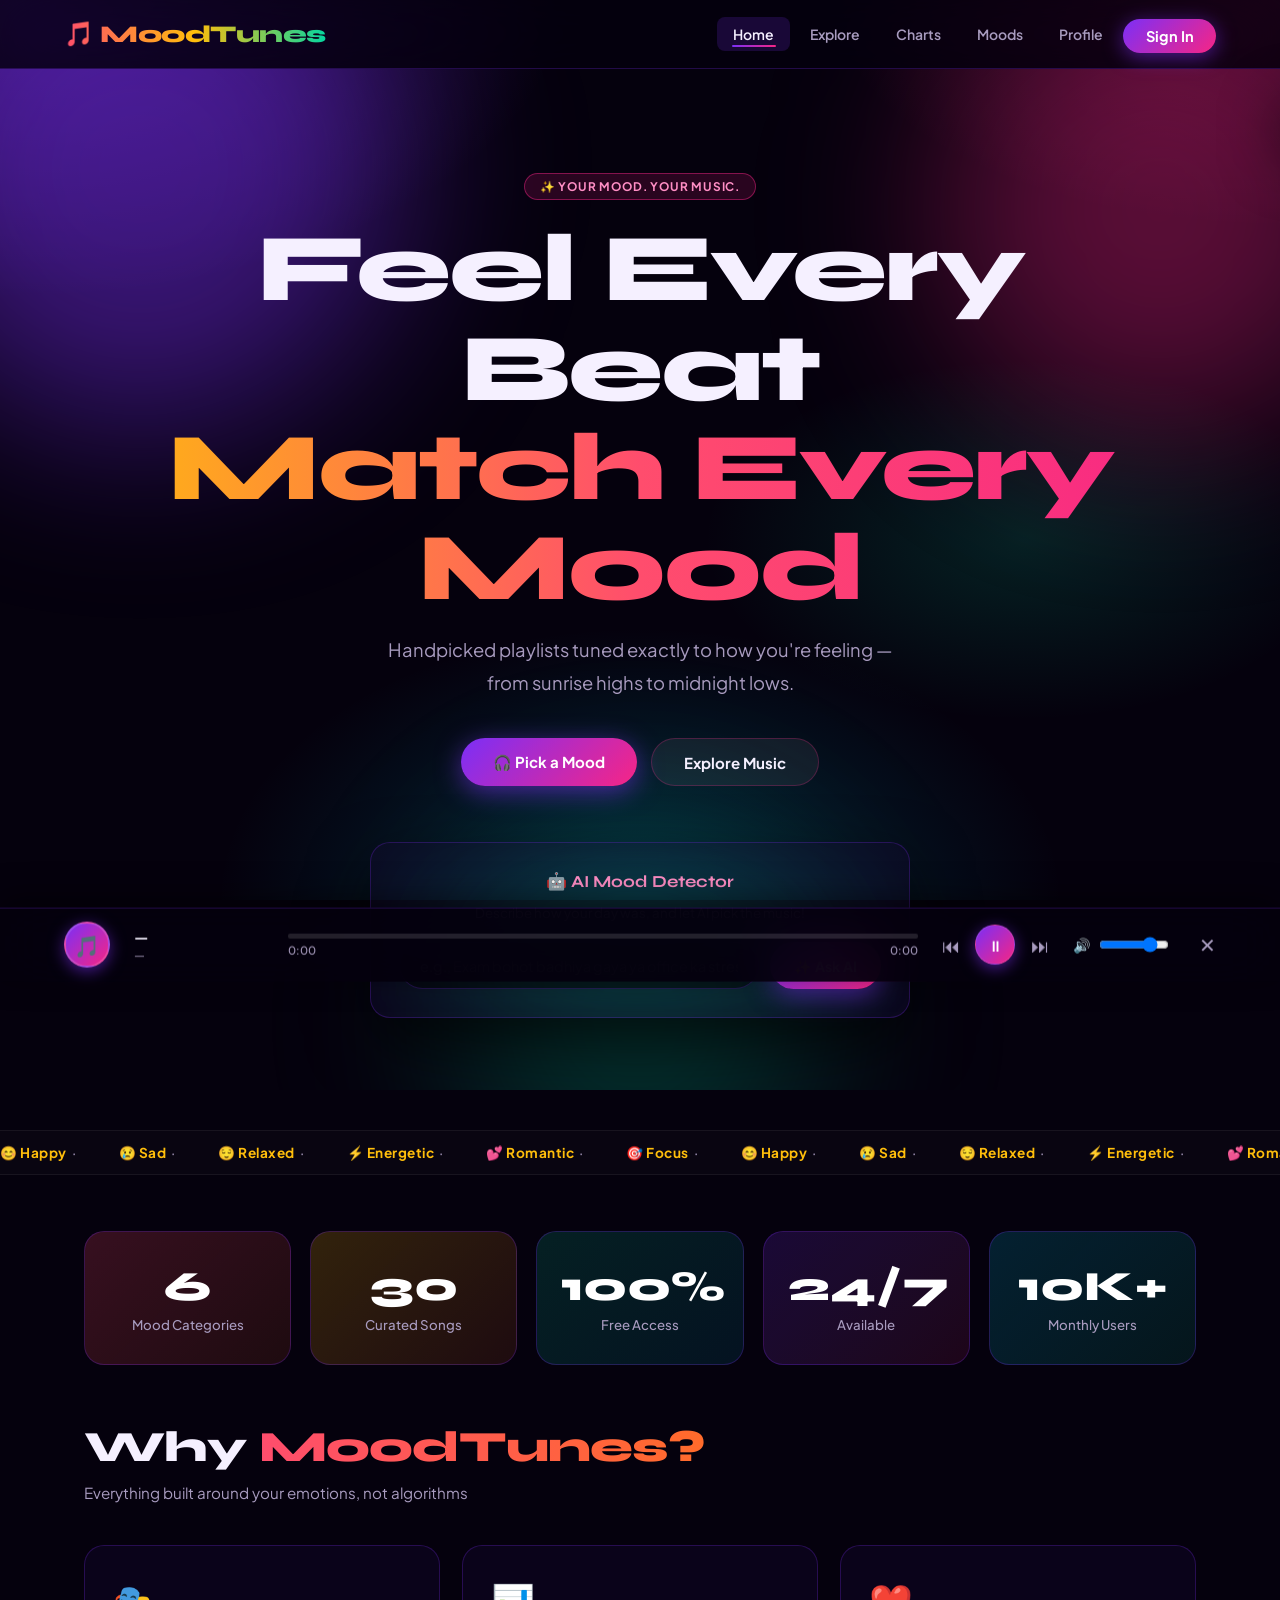
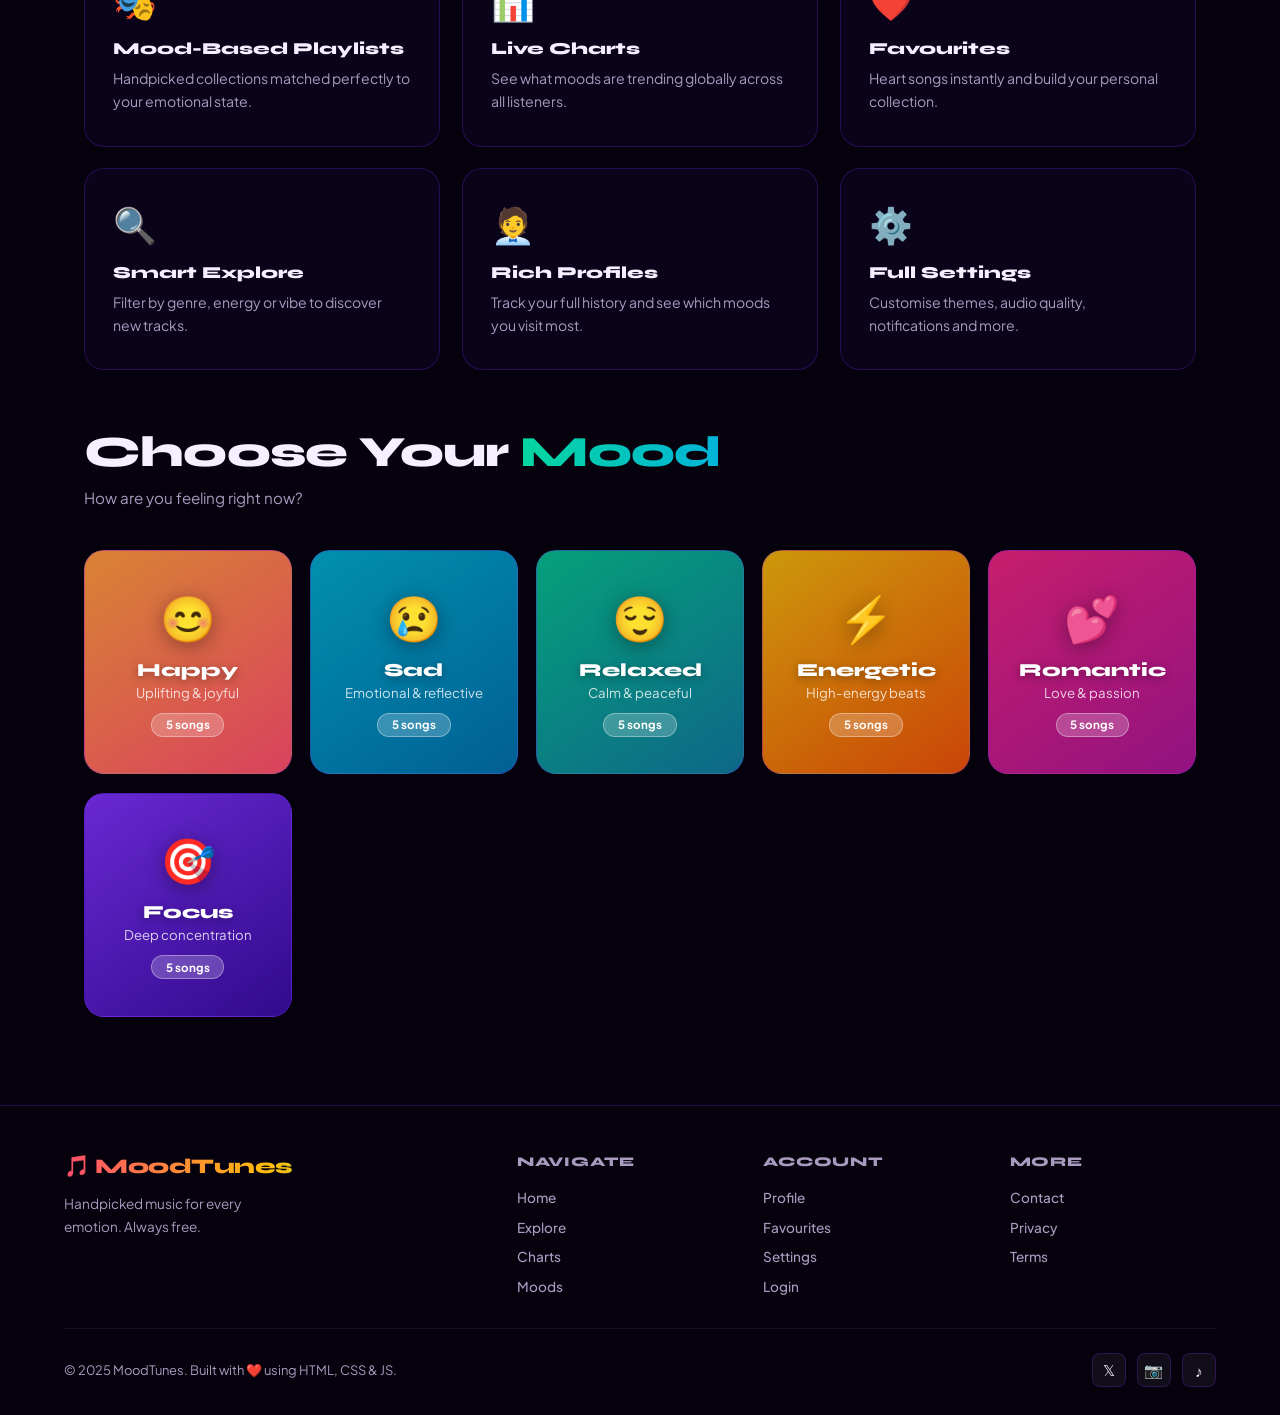
==== commit 1c79c4e7: "Overhaul MoodTunes: Cyberpunk glassmorphism design, new typography, and dynamic 30-song multilingual" ====
--- a/index.html
+++ b/index.html
@@ -7,7 +7,8 @@
 
   <!-- Google Fonts -->
   <link rel="preconnect" href="https://fonts.googleapis.com"/>
-  <link href="https://fonts.googleapis.com/css2?family=Syne:wght@700;800&family=Outfit:wght@300;400;500;600;700&display=swap" rel="stylesheet"/>
+  <link rel="preconnect" href="https://fonts.gstatic.com" crossorigin/>
+  <link href="https://fonts.googleapis.com/css2?family=Plus+Jakarta+Sans:wght@300;400;500;600;700;800&family=Syne:wght@700;800&display=swap" rel="stylesheet"/>
 
   <!-- External stylesheet — all styles live here -->
   <link rel="stylesheet" href="tunes.css"/>
@@ -18,8 +19,10 @@
      NAVIGATION
      Buttons call go() from tunes.js.
      id="nb-{page}" used by JS to highlight
-     the active page's button.
-═══════════════════════════════════════════ -->
+     the active page's button. The hamburger
+     (visible only under 780px) toggles the
+     .nav-links sheet via toggleMobileNav().
+ ═══════════════════════════════════════════ -->
 <nav>
   <div class="logo" onclick="go('home')">🎵 MoodTunes</div>
   <ul class="nav-links">
@@ -30,6 +33,11 @@
     <li><button id="nb-profile"  onclick="go('profile')">Profile</button></li>
     <li><button id="nb-login"    onclick="go('login')" class="nav-cta">Sign In</button></li>
   </ul>
+  <button class="nav-burger" aria-label="Toggle menu" onclick="toggleMobileNav()">
+    <span></span>
+    <span></span>
+    <span></span>
+  </button>
 </nav>
 
 <!-- Toast notification — shown/hidden by JS toast() -->
@@ -39,7 +47,7 @@
 <!-- ═══════════════════════════════════════════
      PAGE: HOME
      id="page-home" — JS adds .active to show
-═══════════════════════════════════════════ -->
+ ═══════════════════════════════════════════ -->
 <div id="page-home" class="page active page-enter">
 
   <!-- Hero Section -->
@@ -53,6 +61,16 @@
     <div class="hero-btns">
       <button class="btn btn-main" onclick="go('moods')">🎧 Pick a Mood</button>
       <button class="btn btn-ghost" onclick="go('explore')">Explore Music</button>
+    </div>
+
+    <!-- AI Mood Detector — rule-based sentiment analysis in tunes.js -->
+    <div class="ai-zone">
+      <h3>🤖 AI Mood Detector</h3>
+      <p>Describe how your day was, and let AI pick the music!</p>
+      <div class="ai-row">
+        <input type="text" id="aiPrompt" placeholder="e.g., Exam bohot badhiya gaya ya office ka stress hai…" onkeydown="if(event.key==='Enter')detectMoodWithAI()">
+        <button class="btn btn-main" onclick="detectMoodWithAI()">✨ Ask AI</button>
+      </div>
     </div>
   </section>
 
@@ -79,7 +97,7 @@
   <section class="wrap">
     <div class="stats-row">
       <div class="stat-card sc1"><div class="stat-n">6</div><div class="stat-l">Mood Categories</div></div>
-      <div class="stat-card sc2"><div class="stat-n">30+</div><div class="stat-l">Curated Songs</div></div>
+      <div class="stat-card sc2"><div class="stat-n">30</div><div class="stat-l">Curated Songs</div></div>
       <div class="stat-card sc3"><div class="stat-n">100%</div><div class="stat-l">Free Access</div></div>
       <div class="stat-card sc4"><div class="stat-n">24/7</div><div class="stat-l">Available</div></div>
       <div class="stat-card sc5"><div class="stat-n">10K+</div><div class="stat-l">Monthly Users</div></div>
@@ -105,12 +123,12 @@
     <h2 class="sec-title">Choose Your <span class="gl">Mood</span></h2>
     <p class="sec-sub">How are you feeling right now?</p>
     <div class="mood-grid">
-      <button class="mood-card mc-happy"    onclick="go('happy')"><span class="mood-icon-big">😊</span><h3>Happy</h3><p>Uplifting &amp; joyful</p><span class="mood-pill">5 songs</span></button>
-      <button class="mood-card mc-sad"      onclick="go('sad')"><span class="mood-icon-big">😢</span><h3>Sad</h3><p>Emotional &amp; reflective</p><span class="mood-pill">5 songs</span></button>
-      <button class="mood-card mc-relaxed"  onclick="go('relaxed')"><span class="mood-icon-big">😌</span><h3>Relaxed</h3><p>Calm &amp; peaceful</p><span class="mood-pill">5 songs</span></button>
-      <button class="mood-card mc-energy"   onclick="go('energetic')"><span class="mood-icon-big">⚡</span><h3>Energetic</h3><p>High-energy beats</p><span class="mood-pill">5 songs</span></button>
-      <button class="mood-card mc-romantic" onclick="go('romantic')"><span class="mood-icon-big">💕</span><h3>Romantic</h3><p>Love &amp; passion</p><span class="mood-pill">5 songs</span></button>
-      <button class="mood-card mc-focus"    onclick="go('focus')"><span class="mood-icon-big">🎯</span><h3>Focus</h3><p>Deep concentration</p><span class="mood-pill">5 songs</span></button>
+      <button class="mood-card mc-happy"    onclick="go('happy')"     data-mood="happy"><span class="mood-icon-big">😊</span><h3>Happy</h3><p>Uplifting &amp; joyful</p><span class="mood-pill">5 songs</span></button>
+      <button class="mood-card mc-sad"      onclick="go('sad')"       data-mood="sad"><span class="mood-icon-big">😢</span><h3>Sad</h3><p>Emotional &amp; reflective</p><span class="mood-pill">5 songs</span></button>
+      <button class="mood-card mc-relaxed"  onclick="go('relaxed')"   data-mood="relaxed"><span class="mood-icon-big">😌</span><h3>Relaxed</h3><p>Calm &amp; peaceful</p><span class="mood-pill">5 songs</span></button>
+      <button class="mood-card mc-energy"   onclick="go('energetic')" data-mood="energetic"><span class="mood-icon-big">⚡</span><h3>Energetic</h3><p>High-energy beats</p><span class="mood-pill">5 songs</span></button>
+      <button class="mood-card mc-romantic" onclick="go('romantic')"  data-mood="romantic"><span class="mood-icon-big">💕</span><h3>Romantic</h3><p>Love &amp; passion</p><span class="mood-pill">5 songs</span></button>
+      <button class="mood-card mc-focus"    onclick="go('focus')"     data-mood="focus"><span class="mood-icon-big">🎯</span><h3>Focus</h3><p>Deep concentration</p><span class="mood-pill">5 songs</span></button>
     </div>
   </section>
 </div><!-- end #page-home -->
@@ -118,7 +136,7 @@
 
 <!-- ═══════════════════════════════════════════
      PAGE: MOODS
-═══════════════════════════════════════════ -->
+ ═══════════════════════════════════════════ -->
 <div id="page-moods" class="page">
   <section class="wrap">
     <h2 class="sec-title">All <span class="ga">Moods</span></h2>
@@ -128,14 +146,14 @@
       <span class="si">🔍</span>
       <input type="text" id="moodQ" placeholder="Search moods…" oninput="filterMoods(this.value)">
     </div>
-    <!-- data-name used by filterMoods() in JS -->
+    <!-- data-name used by filterMoods(); data-mood used by updateMoodPillCounts() -->
     <div class="mood-grid" id="moodGrid">
-      <button class="mood-card mc-happy"    onclick="go('happy')"    data-name="happy"><span class="mood-icon-big">😊</span><h3>Happy</h3><p>Uplifting &amp; joyful</p><span class="mood-pill">5 songs</span></button>
-      <button class="mood-card mc-sad"      onclick="go('sad')"      data-name="sad"><span class="mood-icon-big">😢</span><h3>Sad</h3><p>Emotional &amp; reflective</p><span class="mood-pill">5 songs</span></button>
-      <button class="mood-card mc-relaxed"  onclick="go('relaxed')"  data-name="relaxed"><span class="mood-icon-big">😌</span><h3>Relaxed</h3><p>Calm &amp; peaceful</p><span class="mood-pill">5 songs</span></button>
-      <button class="mood-card mc-energy"   onclick="go('energetic')"data-name="energetic"><span class="mood-icon-big">⚡</span><h3>Energetic</h3><p>High-energy beats</p><span class="mood-pill">5 songs</span></button>
-      <button class="mood-card mc-romantic" onclick="go('romantic')" data-name="romantic"><span class="mood-icon-big">💕</span><h3>Romantic</h3><p>Love &amp; passion</p><span class="mood-pill">5 songs</span></button>
-      <button class="mood-card mc-focus"    onclick="go('focus')"    data-name="focus"><span class="mood-icon-big">🎯</span><h3>Focus</h3><p>Deep concentration</p><span class="mood-pill">5 songs</span></button>
+      <button class="mood-card mc-happy"    onclick="go('happy')"     data-name="happy"     data-mood="happy"><span class="mood-icon-big">😊</span><h3>Happy</h3><p>Uplifting &amp; joyful</p><span class="mood-pill">5 songs</span></button>
+      <button class="mood-card mc-sad"      onclick="go('sad')"       data-name="sad"       data-mood="sad"><span class="mood-icon-big">😢</span><h3>Sad</h3><p>Emotional &amp; reflective</p><span class="mood-pill">5 songs</span></button>
+      <button class="mood-card mc-relaxed"  onclick="go('relaxed')"   data-name="relaxed"   data-mood="relaxed"><span class="mood-icon-big">😌</span><h3>Relaxed</h3><p>Calm &amp; peaceful</p><span class="mood-pill">5 songs</span></button>
+      <button class="mood-card mc-energy"   onclick="go('energetic')" data-name="energetic" data-mood="energetic"><span class="mood-icon-big">⚡</span><h3>Energetic</h3><p>High-energy beats</p><span class="mood-pill">5 songs</span></button>
+      <button class="mood-card mc-romantic" onclick="go('romantic')"  data-name="romantic"  data-mood="romantic"><span class="mood-icon-big">💕</span><h3>Romantic</h3><p>Love &amp; passion</p><span class="mood-pill">5 songs</span></button>
+      <button class="mood-card mc-focus"    onclick="go('focus')"     data-name="focus"     data-mood="focus"><span class="mood-icon-big">🎯</span><h3>Focus</h3><p>Deep concentration</p><span class="mood-pill">5 songs</span></button>
     </div>
   </section>
 </div>
@@ -143,10 +161,10 @@
 
 <!-- ═══════════════════════════════════════════
      PLAYLIST PAGES
-     Each song row calls play() and fav() from tunes.js
-     onclick, event.stopPropagation() stops fav
-     click from also firing the row's play().
-═══════════════════════════════════════════ -->
+     Each container below is populated entirely
+     by loadPlaylist(mood) in tunes.js from
+     SONGS_DATABASE — no hardcoded song rows.
+ ═══════════════════════════════════════════ -->
 
 <!-- HAPPY -->
 <div id="page-happy" class="page">
@@ -154,45 +172,9 @@
     <button class="back-btn" onclick="go('home')">← Back</button>
     <div class="pl-header">
       <div class="pl-cover" style="background:linear-gradient(145deg,#ff9a3c,#ff4d6d)">😊</div>
-      <div class="pl-meta"><h2>Happy Playlist</h2><p>Uplifting tunes to brighten your day</p><span class="pl-count">5 songs · 17 min</span></div>
-    </div>
-    <div class="song-list">
-      <div class="song-row" onclick="play('Sunshine Day','The Bright Band','😊','3:24')">
-        <div class="sn">1</div><div class="splay">▶</div>
-        <div class="sthumb" style="background:linear-gradient(135deg,#ff9a3c,#ff4d6d)">☀️</div>
-        <div class="sinfo"><div class="st">Sunshine Day</div><div class="sa">The Bright Band</div></div>
-        <span class="sgenre">Pop</span><div class="sdur">3:24</div>
-        <button class="fav-btn" onclick="event.stopPropagation();fav(this,'Sunshine Day','The Bright Band','☀️','3:24')">♡</button>
-      </div>
-      <div class="song-row" onclick="play('Good Vibes Only','Joy Collective','😊','2:58')">
-        <div class="sn">2</div><div class="splay">▶</div>
-        <div class="sthumb" style="background:linear-gradient(135deg,#ffbe0b,#ff6b2b)">🌈</div>
-        <div class="sinfo"><div class="st">Good Vibes Only</div><div class="sa">Joy Collective</div></div>
-        <span class="sgenre">Indie</span><div class="sdur">2:58</div>
-        <button class="fav-btn" onclick="event.stopPropagation();fav(this,'Good Vibes Only','Joy Collective','🌈','2:58')">♡</button>
-      </div>
-      <div class="song-row" onclick="play('Dancing in the Light','Glow Effect','😊','3:40')">
-        <div class="sn">3</div><div class="splay">▶</div>
-        <div class="sthumb" style="background:linear-gradient(135deg,#f72585,#b5179e)">💃</div>
-        <div class="sinfo"><div class="st">Dancing in the Light</div><div class="sa">Glow Effect</div></div>
-        <span class="sgenre">Dance</span><div class="sdur">3:40</div>
-        <button class="fav-btn" onclick="event.stopPropagation();fav(this,'Dancing in the Light','Glow Effect','💃','3:40')">♡</button>
-      </div>
-      <div class="song-row" onclick="play('Laugh Out Loud','Smile Squad','😊','3:12')">
-        <div class="sn">4</div><div class="splay">▶</div>
-        <div class="sthumb" style="background:linear-gradient(135deg,#06d6a0,#118ab2)">😄</div>
-        <div class="sinfo"><div class="st">Laugh Out Loud</div><div class="sa">Smile Squad</div></div>
-        <span class="sgenre">Pop</span><div class="sdur">3:12</div>
-        <button class="fav-btn" onclick="event.stopPropagation();fav(this,'Laugh Out Loud','Smile Squad','😄','3:12')">♡</button>
-      </div>
-      <div class="song-row" onclick="play('Golden Hour','Sunrise Sessions','😊','4:05')">
-        <div class="sn">5</div><div class="splay">▶</div>
-        <div class="sthumb" style="background:linear-gradient(135deg,#ffbe0b,#ff9a3c)">🌅</div>
-        <div class="sinfo"><div class="st">Golden Hour</div><div class="sa">Sunrise Sessions</div></div>
-        <span class="sgenre">Chill</span><div class="sdur">4:05</div>
-        <button class="fav-btn" onclick="event.stopPropagation();fav(this,'Golden Hour','Sunrise Sessions','🌅','4:05')">♡</button>
-      </div>
-    </div>
+      <div class="pl-meta"><h2>Happy Playlist</h2><p>Uplifting tunes to brighten your day</p><span class="pl-count">5 songs</span></div>
+    </div>
+    <div class="song-list" id="happy-song-list"></div>
   </section>
 </div>
 
@@ -202,15 +184,9 @@
     <button class="back-btn" onclick="go('home')">← Back</button>
     <div class="pl-header">
       <div class="pl-cover" style="background:linear-gradient(145deg,#00b4d8,#0077b6)">😢</div>
-      <div class="pl-meta"><h2>Sad Playlist</h2><p>Emotional music to feel understood</p><span class="pl-count">5 songs · 20 min</span></div>
-    </div>
-    <div class="song-list">
-      <div class="song-row" onclick="play('Rainy Window','The Melancholy','😢','4:10')"><div class="sn">1</div><div class="splay">▶</div><div class="sthumb" style="background:linear-gradient(135deg,#00b4d8,#0077b6)">🌧️</div><div class="sinfo"><div class="st">Rainy Window</div><div class="sa">The Melancholy</div></div><span class="sgenre">Indie</span><div class="sdur">4:10</div><button class="fav-btn" onclick="event.stopPropagation();fav(this,'Rainy Window','The Melancholy','🌧️','4:10')">♡</button></div>
-      <div class="song-row" onclick="play('Empty Room','Hollow Hearts','😢','3:55')"><div class="sn">2</div><div class="splay">▶</div><div class="sthumb" style="background:linear-gradient(135deg,#3a0ca3,#4361ee)">🚪</div><div class="sinfo"><div class="st">Empty Room</div><div class="sa">Hollow Hearts</div></div><span class="sgenre">Soul</span><div class="sdur">3:55</div><button class="fav-btn" onclick="event.stopPropagation();fav(this,'Empty Room','Hollow Hearts','🚪','3:55')">♡</button></div>
-      <div class="song-row" onclick="play('Fading Away','Blue Tide','😢','4:20')"><div class="sn">3</div><div class="splay">▶</div><div class="sthumb" style="background:linear-gradient(135deg,#06d6a0,#118ab2)">🌊</div><div class="sinfo"><div class="st">Fading Away</div><div class="sa">Blue Tide</div></div><span class="sgenre">Ambient</span><div class="sdur">4:20</div><button class="fav-btn" onclick="event.stopPropagation();fav(this,'Fading Away','Blue Tide','🌊','4:20')">♡</button></div>
-      <div class="song-row" onclick="play('Tears in the Dark','Night Echo','😢','3:48')"><div class="sn">4</div><div class="splay">▶</div><div class="sthumb" style="background:linear-gradient(135deg,#7b2ff7,#3a0ca3)">😔</div><div class="sinfo"><div class="st">Tears in the Dark</div><div class="sa">Night Echo</div></div><span class="sgenre">R&amp;B</span><div class="sdur">3:48</div><button class="fav-btn" onclick="event.stopPropagation();fav(this,'Tears in the Dark','Night Echo','😔','3:48')">♡</button></div>
-      <div class="song-row" onclick="play('Missing You','Lost Signal','😢','4:02')"><div class="sn">5</div><div class="splay">▶</div><div class="sthumb" style="background:linear-gradient(135deg,#ff4d6d,#7b2ff7)">💔</div><div class="sinfo"><div class="st">Missing You</div><div class="sa">Lost Signal</div></div><span class="sgenre">Pop</span><div class="sdur">4:02</div><button class="fav-btn" onclick="event.stopPropagation();fav(this,'Missing You','Lost Signal','💔','4:02')">♡</button></div>
-    </div>
+      <div class="pl-meta"><h2>Sad Playlist</h2><p>Emotional music to feel understood</p><span class="pl-count">5 songs</span></div>
+    </div>
+    <div class="song-list" id="sad-song-list"></div>
   </section>
 </div>
 
@@ -220,15 +196,9 @@
     <button class="back-btn" onclick="go('home')">← Back</button>
     <div class="pl-header">
       <div class="pl-cover" style="background:linear-gradient(145deg,#06d6a0,#118ab2)">😌</div>
-      <div class="pl-meta"><h2>Relaxed Playlist</h2><p>Peaceful sounds to calm your mind</p><span class="pl-count">5 songs · 22 min</span></div>
-    </div>
-    <div class="song-list">
-      <div class="song-row" onclick="play('Ocean Breeze','Calm Collective','😌','4:30')"><div class="sn">1</div><div class="splay">▶</div><div class="sthumb" style="background:linear-gradient(135deg,#06d6a0,#118ab2)">🌊</div><div class="sinfo"><div class="st">Ocean Breeze</div><div class="sa">Calm Collective</div></div><span class="sgenre">Chill</span><div class="sdur">4:30</div><button class="fav-btn" onclick="event.stopPropagation();fav(this,'Ocean Breeze','Calm Collective','🌊','4:30')">♡</button></div>
-      <div class="song-row" onclick="play('Soft Morning','Dew Drops','😌','5:00')"><div class="sn">2</div><div class="splay">▶</div><div class="sthumb" style="background:linear-gradient(135deg,#f72585,#7b2ff7)">🌸</div><div class="sinfo"><div class="st">Soft Morning</div><div class="sa">Dew Drops</div></div><span class="sgenre">Lo-fi</span><div class="sdur">5:00</div><button class="fav-btn" onclick="event.stopPropagation();fav(this,'Soft Morning','Dew Drops','🌸','5:00')">♡</button></div>
-      <div class="song-row" onclick="play('Still Waters','The Drift','😌','4:15')"><div class="sn">3</div><div class="splay">▶</div><div class="sthumb" style="background:linear-gradient(135deg,#00b4d8,#06d6a0)">🏞️</div><div class="sinfo"><div class="st">Still Waters</div><div class="sa">The Drift</div></div><span class="sgenre">Ambient</span><div class="sdur">4:15</div><button class="fav-btn" onclick="event.stopPropagation();fav(this,'Still Waters','The Drift','🏞️','4:15')">♡</button></div>
-      <div class="song-row" onclick="play('Gentle Rain','Forest Notes','😌','4:50')"><div class="sn">4</div><div class="splay">▶</div><div class="sthumb" style="background:linear-gradient(135deg,#06d6a0,#ffbe0b)">🌿</div><div class="sinfo"><div class="st">Gentle Rain</div><div class="sa">Forest Notes</div></div><span class="sgenre">Nature</span><div class="sdur">4:50</div><button class="fav-btn" onclick="event.stopPropagation();fav(this,'Gentle Rain','Forest Notes','🌿','4:50')">♡</button></div>
-      <div class="song-row" onclick="play('Cloud Nine','Floatwave','😌','3:38')"><div class="sn">5</div><div class="splay">▶</div><div class="sthumb" style="background:linear-gradient(135deg,#7b2ff7,#00b4d8)">☁️</div><div class="sinfo"><div class="st">Cloud Nine</div><div class="sa">Floatwave</div></div><span class="sgenre">Chill</span><div class="sdur">3:38</div><button class="fav-btn" onclick="event.stopPropagation();fav(this,'Cloud Nine','Floatwave','☁️','3:38')">♡</button></div>
-    </div>
+      <div class="pl-meta"><h2>Relaxed Playlist</h2><p>Peaceful sounds to calm your mind</p><span class="pl-count">5 songs</span></div>
+    </div>
+    <div class="song-list" id="relaxed-song-list"></div>
   </section>
 </div>
 
@@ -238,15 +208,9 @@
     <button class="back-btn" onclick="go('home')">← Back</button>
     <div class="pl-header">
       <div class="pl-cover" style="background:linear-gradient(145deg,#ffbe0b,#fb5607)">⚡</div>
-      <div class="pl-meta"><h2>Energetic Playlist</h2><p>High-tempo beats to fuel your fire</p><span class="pl-count">5 songs · 17 min</span></div>
-    </div>
-    <div class="song-list">
-      <div class="song-row" onclick="play('Feel the Beat','Energy Crew','⚡','3:10')"><div class="sn">1</div><div class="splay">▶</div><div class="sthumb" style="background:linear-gradient(135deg,#ffbe0b,#ff4d6d)">🔥</div><div class="sinfo"><div class="st">Feel the Beat</div><div class="sa">Energy Crew</div></div><span class="sgenre">EDM</span><div class="sdur">3:10</div><button class="fav-btn" onclick="event.stopPropagation();fav(this,'Feel the Beat','Energy Crew','🔥','3:10')">♡</button></div>
-      <div class="song-row" onclick="play('Thunder Strike','Electric Storm','⚡','3:22')"><div class="sn">2</div><div class="splay">▶</div><div class="sthumb" style="background:linear-gradient(135deg,#ff6b2b,#ffbe0b)">⚡</div><div class="sinfo"><div class="st">Thunder Strike</div><div class="sa">Electric Storm</div></div><span class="sgenre">Rock</span><div class="sdur">3:22</div><button class="fav-btn" onclick="event.stopPropagation();fav(this,'Thunder Strike','Electric Storm','⚡','3:22')">♡</button></div>
-      <div class="song-row" onclick="play('Pump It Up','Workout Warriors','⚡','2:55')"><div class="sn">3</div><div class="splay">▶</div><div class="sthumb" style="background:linear-gradient(135deg,#f72585,#ff6b2b)">💪</div><div class="sinfo"><div class="st">Pump It Up</div><div class="sa">Workout Warriors</div></div><span class="sgenre">Hip-Hop</span><div class="sdur">2:55</div><button class="fav-btn" onclick="event.stopPropagation();fav(this,'Pump It Up','Workout Warriors','💪','2:55')">♡</button></div>
-      <div class="song-row" onclick="play('Power Mode','Bass Boosters','⚡','3:30')"><div class="sn">4</div><div class="splay">▶</div><div class="sthumb" style="background:linear-gradient(135deg,#7b2ff7,#ff4d6d)">🎸</div><div class="sinfo"><div class="st">Power Mode</div><div class="sa">Bass Boosters</div></div><span class="sgenre">EDM</span><div class="sdur">3:30</div><button class="fav-btn" onclick="event.stopPropagation();fav(this,'Power Mode','Bass Boosters','🎸','3:30')">♡</button></div>
-      <div class="song-row" onclick="play('Adrenaline Rush','Intensity Max','⚡','3:50')"><div class="sn">5</div><div class="splay">▶</div><div class="sthumb" style="background:linear-gradient(135deg,#fb5607,#ffbe0b)">🏃</div><div class="sinfo"><div class="st">Adrenaline Rush</div><div class="sa">Intensity Max</div></div><span class="sgenre">Rock</span><div class="sdur">3:50</div><button class="fav-btn" onclick="event.stopPropagation();fav(this,'Adrenaline Rush','Intensity Max','🏃','3:50')">♡</button></div>
-    </div>
+      <div class="pl-meta"><h2>Energetic Playlist</h2><p>High-tempo beats to fuel your fire</p><span class="pl-count">5 songs</span></div>
+    </div>
+    <div class="song-list" id="energetic-song-list"></div>
   </section>
 </div>
 
@@ -256,15 +220,9 @@
     <button class="back-btn" onclick="go('home')">← Back</button>
     <div class="pl-header">
       <div class="pl-cover" style="background:linear-gradient(145deg,#f72585,#b5179e)">💕</div>
-      <div class="pl-meta"><h2>Romantic Playlist</h2><p>Love songs for tender moments</p><span class="pl-count">5 songs · 21 min</span></div>
-    </div>
-    <div class="song-list">
-      <div class="song-row" onclick="play('Heart and Soul','Love Tunes','💕','4:15')"><div class="sn">1</div><div class="splay">▶</div><div class="sthumb" style="background:linear-gradient(135deg,#f72585,#ff4d6d)">💗</div><div class="sinfo"><div class="st">Heart and Soul</div><div class="sa">Love Tunes</div></div><span class="sgenre">Soul</span><div class="sdur">4:15</div><button class="fav-btn" onclick="event.stopPropagation();fav(this,'Heart and Soul','Love Tunes','💗','4:15')">♡</button></div>
-      <div class="song-row" onclick="play('Endless Love','Romance Band','💕','4:00')"><div class="sn">2</div><div class="splay">▶</div><div class="sthumb" style="background:linear-gradient(135deg,#b5179e,#7b2ff7)">🌹</div><div class="sinfo"><div class="st">Endless Love</div><div class="sa">Romance Band</div></div><span class="sgenre">R&amp;B</span><div class="sdur">4:00</div><button class="fav-btn" onclick="event.stopPropagation();fav(this,'Endless Love','Romance Band','🌹','4:00')">♡</button></div>
-      <div class="song-row" onclick="play('You and Me Forever','Sweet Harmony','💕','4:22')"><div class="sn">3</div><div class="splay">▶</div><div class="sthumb" style="background:linear-gradient(135deg,#ff4d6d,#ffbe0b)">👫</div><div class="sinfo"><div class="st">You and Me Forever</div><div class="sa">Sweet Harmony</div></div><span class="sgenre">Pop</span><div class="sdur">4:22</div><button class="fav-btn" onclick="event.stopPropagation();fav(this,'You and Me Forever','Sweet Harmony','👫','4:22')">♡</button></div>
-      <div class="song-row" onclick="play('Moonlight Dance','Lovers Symphony','💕','4:05')"><div class="sn">4</div><div class="splay">▶</div><div class="sthumb" style="background:linear-gradient(135deg,#3a0ca3,#f72585)">🌙</div><div class="sinfo"><div class="st">Moonlight Dance</div><div class="sa">Lovers Symphony</div></div><span class="sgenre">Classical</span><div class="sdur">4:05</div><button class="fav-btn" onclick="event.stopPropagation();fav(this,'Moonlight Dance','Lovers Symphony','🌙','4:05')">♡</button></div>
-      <div class="song-row" onclick="play('Kiss in the Rain','Passionate Hearts','💕','4:18')"><div class="sn">5</div><div class="splay">▶</div><div class="sthumb" style="background:linear-gradient(135deg,#f72585,#ff6b2b)">💋</div><div class="sinfo"><div class="st">Kiss in the Rain</div><div class="sa">Passionate Hearts</div></div><span class="sgenre">Pop</span><div class="sdur">4:18</div><button class="fav-btn" onclick="event.stopPropagation();fav(this,'Kiss in the Rain','Passionate Hearts','💋','4:18')">♡</button></div>
-    </div>
+      <div class="pl-meta"><h2>Romantic Playlist</h2><p>Love songs for tender moments</p><span class="pl-count">5 songs</span></div>
+    </div>
+    <div class="song-list" id="romantic-song-list"></div>
   </section>
 </div>
 
@@ -274,52 +232,41 @@
     <button class="back-btn" onclick="go('home')">← Back</button>
     <div class="pl-header">
       <div class="pl-cover" style="background:linear-gradient(145deg,#7b2ff7,#3a0ca3)">🎯</div>
-      <div class="pl-meta"><h2>Focus Playlist</h2><p>Deep work music for the zone</p><span class="pl-count">5 songs · 24 min</span></div>
-    </div>
-    <div class="song-list">
-      <div class="song-row" onclick="play('Deep Concentration','Study Beats','🎯','4:45')"><div class="sn">1</div><div class="splay">▶</div><div class="sthumb" style="background:linear-gradient(135deg,#7b2ff7,#3a0ca3)">🧠</div><div class="sinfo"><div class="st">Deep Concentration</div><div class="sa">Study Beats</div></div><span class="sgenre">Ambient</span><div class="sdur">4:45</div><button class="fav-btn" onclick="event.stopPropagation();fav(this,'Deep Concentration','Study Beats','🧠','4:45')">♡</button></div>
-      <div class="song-row" onclick="play('Flow State','Productivity Pro','🎯','5:10')"><div class="sn">2</div><div class="splay">▶</div><div class="sthumb" style="background:linear-gradient(135deg,#3a0ca3,#00b4d8)">📖</div><div class="sinfo"><div class="st">Flow State</div><div class="sa">Productivity Pro</div></div><span class="sgenre">Lo-fi</span><div class="sdur">5:10</div><button class="fav-btn" onclick="event.stopPropagation();fav(this,'Flow State','Productivity Pro','📖','5:10')">♡</button></div>
-      <div class="song-row" onclick="play('Brain Power','Mind Matrix','🎯','4:55')"><div class="sn">3</div><div class="splay">▶</div><div class="sthumb" style="background:linear-gradient(135deg,#7b2ff7,#06d6a0)">⚙️</div><div class="sinfo"><div class="st">Brain Power</div><div class="sa">Mind Matrix</div></div><span class="sgenre">Electronic</span><div class="sdur">4:55</div><button class="fav-btn" onclick="event.stopPropagation();fav(this,'Brain Power','Mind Matrix','⚙️','4:55')">♡</button></div>
-      <div class="song-row" onclick="play('Work Mode Active','Focus Factory','🎯','4:30')"><div class="sn">4</div><div class="splay">▶</div><div class="sthumb" style="background:linear-gradient(135deg,#4361ee,#7b2ff7)">💻</div><div class="sinfo"><div class="st">Work Mode Active</div><div class="sa">Focus Factory</div></div><span class="sgenre">Ambient</span><div class="sdur">4:30</div><button class="fav-btn" onclick="event.stopPropagation();fav(this,'Work Mode Active','Focus Factory','💻','4:30')">♡</button></div>
-      <div class="song-row" onclick="play('Zone In','Attention Span','🎯','4:40')"><div class="sn">5</div><div class="splay">▶</div><div class="sthumb" style="background:linear-gradient(135deg,#7b2ff7,#f72585)">🎯</div><div class="sinfo"><div class="st">Zone In</div><div class="sa">Attention Span</div></div><span class="sgenre">Lo-fi</span><div class="sdur">4:40</div><button class="fav-btn" onclick="event.stopPropagation();fav(this,'Zone In','Attention Span','🎯','4:40')">♡</button></div>
-    </div>
+      <div class="pl-meta"><h2>Focus Playlist</h2><p>Deep work music for the zone</p><span class="pl-count">5 songs</span></div>
+    </div>
+    <div class="song-list" id="focus-song-list"></div>
   </section>
 </div>
 
 
 <!-- ═══════════════════════════════════════════
      PAGE: EXPLORE
-     data-g = genre filter value
-     data-n = searchable text (song + artist)
-═══════════════════════════════════════════ -->
+     #exGrid is fully populated by renderExplore()
+     in tunes.js from the entire SONGS_DATABASE —
+     search + genre chips both filter live.
+ ═══════════════════════════════════════════ -->
 <div id="page-explore" class="page">
   <section class="wrap">
     <h2 class="sec-title">Explore <span class="gl">Music</span></h2>
-    <p class="sec-sub">Search by song, artist, or filter by genre</p>
+    <p class="sec-sub">Search by song, artist, or filter by genre — every mood, every language</p>
     <div class="search-bar">
       <span class="si">🔍</span>
       <input type="text" id="exQ" placeholder="Search songs, artists…" oninput="filterExplore(this.value)">
+      <button id="voice-btn" class="voice-btn" onclick="startVoiceSearch()" title="Voice search (10s)">🎙️</button>
     </div>
     <div class="filter-row">
       <button class="filter-btn on" onclick="setFilter('all',this)">All</button>
       <button class="filter-btn"    onclick="setFilter('pop',this)">Pop</button>
+      <button class="filter-btn"    onclick="setFilter('bollywood',this)">Bollywood</button>
+      <button class="filter-btn"    onclick="setFilter('sufi',this)">Sufi</button>
+      <button class="filter-btn"    onclick="setFilter('hiphop',this)">Hip-Hop</button>
       <button class="filter-btn"    onclick="setFilter('lofi',this)">Lo-fi</button>
+      <button class="filter-btn"    onclick="setFilter('ambient',this)">Ambient</button>
+      <button class="filter-btn"    onclick="setFilter('indie',this)">Indie</button>
       <button class="filter-btn"    onclick="setFilter('edm',this)">EDM</button>
-      <button class="filter-btn"    onclick="setFilter('indie',this)">Indie</button>
-      <button class="filter-btn"    onclick="setFilter('ambient',this)">Ambient</button>
-      <button class="filter-btn"    onclick="setFilter('rb',this)">R&amp;B</button>
     </div>
     <div class="explore-grid" id="exGrid">
-      <div class="explore-card" data-g="pop"     data-n="sunshine day the bright band"   onclick="play('Sunshine Day','The Bright Band','😊','3:24')"><div class="ex-cover" style="background:linear-gradient(145deg,#ff9a3c,#ff4d6d)">☀️</div><div class="ex-body"><h4>Sunshine Day</h4><p>The Bright Band</p><span class="ex-tag">Pop</span></div></div>
-      <div class="explore-card" data-g="lofi"    data-n="flow state productivity pro"    onclick="play('Flow State','Productivity Pro','📖','5:10')"><div class="ex-cover" style="background:linear-gradient(145deg,#7b2ff7,#3a0ca3)">📖</div><div class="ex-body"><h4>Flow State</h4><p>Productivity Pro</p><span class="ex-tag">Lo-fi</span></div></div>
-      <div class="explore-card" data-g="edm"     data-n="feel the beat energy crew"      onclick="play('Feel the Beat','Energy Crew','⚡','3:10')"><div class="ex-cover" style="background:linear-gradient(145deg,#ffbe0b,#fb5607)">🔥</div><div class="ex-body"><h4>Feel the Beat</h4><p>Energy Crew</p><span class="ex-tag">EDM</span></div></div>
-      <div class="explore-card" data-g="indie"   data-n="rainy window the melancholy"    onclick="play('Rainy Window','The Melancholy','🌧️','4:10')"><div class="ex-cover" style="background:linear-gradient(145deg,#00b4d8,#0077b6)">🌧️</div><div class="ex-body"><h4>Rainy Window</h4><p>The Melancholy</p><span class="ex-tag">Indie</span></div></div>
-      <div class="explore-card" data-g="ambient" data-n="ocean breeze calm collective"   onclick="play('Ocean Breeze','Calm Collective','🌊','4:30')"><div class="ex-cover" style="background:linear-gradient(145deg,#06d6a0,#118ab2)">🌊</div><div class="ex-body"><h4>Ocean Breeze</h4><p>Calm Collective</p><span class="ex-tag">Ambient</span></div></div>
-      <div class="explore-card" data-g="rb"      data-n="heart and soul love tunes"     onclick="play('Heart and Soul','Love Tunes','💗','4:15')"><div class="ex-cover" style="background:linear-gradient(145deg,#f72585,#b5179e)">💗</div><div class="ex-body"><h4>Heart and Soul</h4><p>Love Tunes</p><span class="ex-tag">R&amp;B</span></div></div>
-      <div class="explore-card" data-g="lofi"    data-n="soft morning dew drops"         onclick="play('Soft Morning','Dew Drops','🌸','5:00')"><div class="ex-cover" style="background:linear-gradient(145deg,#b5179e,#7b2ff7)">🌸</div><div class="ex-body"><h4>Soft Morning</h4><p>Dew Drops</p><span class="ex-tag">Lo-fi</span></div></div>
-      <div class="explore-card" data-g="pop"     data-n="golden hour sunrise sessions"   onclick="play('Golden Hour','Sunrise Sessions','🌅','4:05')"><div class="ex-cover" style="background:linear-gradient(145deg,#ffbe0b,#ff9a3c)">🌅</div><div class="ex-body"><h4>Golden Hour</h4><p>Sunrise Sessions</p><span class="ex-tag">Pop</span></div></div>
-      <div class="explore-card" data-g="ambient" data-n="brain power mind matrix"        onclick="play('Brain Power','Mind Matrix','⚙️','4:55')"><div class="ex-cover" style="background:linear-gradient(145deg,#7b2ff7,#06d6a0)">⚙️</div><div class="ex-body"><h4>Brain Power</h4><p>Mind Matrix</p><span class="ex-tag">Ambient</span></div></div>
-      <div class="explore-card" data-g="edm"     data-n="thunder strike electric storm"  onclick="play('Thunder Strike','Electric Storm','⚡','3:22')"><div class="ex-cover" style="background:linear-gradient(145deg,#ff6b2b,#ffbe0b)">⚡</div><div class="ex-body"><h4>Thunder Strike</h4><p>Electric Storm</p><span class="ex-tag">EDM</span></div></div>
+      <!-- Rendered entirely by renderExplore() in tunes.js -->
     </div>
   </section>
 </div>
@@ -327,7 +274,10 @@
 
 <!-- ═══════════════════════════════════════════
      PAGE: CHARTS
-═══════════════════════════════════════════ -->
+     #chartList + the two sidebar lists are
+     fully populated by renderCharts() in
+     tunes.js — sorted live by real play counts.
+ ═══════════════════════════════════════════ -->
 <div id="page-charts" class="page">
   <section class="wrap">
     <h2 class="sec-title">🔥 Trending <span class="gc">Charts</span></h2>
@@ -335,34 +285,16 @@
     <div class="charts-layout">
       <div class="chart-box">
         <div class="chart-hdr">Top 10 Songs This Week</div>
-        <div class="chart-row" onclick="play('Golden Hour','Sunrise Sessions','🌅','4:05')"><div class="c-rank gold">1</div><div class="c-thumb" style="background:linear-gradient(135deg,#ffbe0b,#ff9a3c)">🌅</div><div class="c-info"><div class="ct">Golden Hour</div><div class="ca">Sunrise Sessions</div></div><div class="c-plays">12.4K</div><div class="tu">▲2</div></div>
-        <div class="chart-row" onclick="play('Ocean Breeze','Calm Collective','🌊','4:30')"><div class="c-rank silver">2</div><div class="c-thumb" style="background:linear-gradient(135deg,#06d6a0,#118ab2)">🌊</div><div class="c-info"><div class="ct">Ocean Breeze</div><div class="ca">Calm Collective</div></div><div class="c-plays">10.1K</div><div class="tu">▲5</div></div>
-        <div class="chart-row" onclick="play('Feel the Beat','Energy Crew','🔥','3:10')"><div class="c-rank bronze">3</div><div class="c-thumb" style="background:linear-gradient(135deg,#ffbe0b,#fb5607)">🔥</div><div class="c-info"><div class="ct">Feel the Beat</div><div class="ca">Energy Crew</div></div><div class="c-plays">9.8K</div><div class="td">▼1</div></div>
-        <div class="chart-row" onclick="play('Flow State','Productivity Pro','📖','5:10')"><div class="c-rank">4</div><div class="c-thumb" style="background:linear-gradient(135deg,#7b2ff7,#3a0ca3)">📖</div><div class="c-info"><div class="ct">Flow State</div><div class="ca">Productivity Pro</div></div><div class="c-plays">8.7K</div><div class="tu">▲3</div></div>
-        <div class="chart-row" onclick="play('Sunshine Day','The Bright Band','☀️','3:24')"><div class="c-rank">5</div><div class="c-thumb" style="background:linear-gradient(135deg,#ff9a3c,#ff4d6d)">☀️</div><div class="c-info"><div class="ct">Sunshine Day</div><div class="ca">The Bright Band</div></div><div class="c-plays">7.5K</div><div class="td">▼2</div></div>
-        <div class="chart-row" onclick="play('Heart and Soul','Love Tunes','💗','4:15')"><div class="c-rank">6</div><div class="c-thumb" style="background:linear-gradient(135deg,#f72585,#b5179e)">💗</div><div class="c-info"><div class="ct">Heart and Soul</div><div class="ca">Love Tunes</div></div><div class="c-plays">6.9K</div><div class="tu">🆕</div></div>
-        <div class="chart-row" onclick="play('Thunder Strike','Electric Storm','⚡','3:22')"><div class="c-rank">7</div><div class="c-thumb" style="background:linear-gradient(135deg,#ff6b2b,#ffbe0b)">⚡</div><div class="c-info"><div class="ct">Thunder Strike</div><div class="ca">Electric Storm</div></div><div class="c-plays">6.2K</div><div class="td">▼3</div></div>
-        <div class="chart-row" onclick="play('Soft Morning','Dew Drops','🌸','5:00')"><div class="c-rank">8</div><div class="c-thumb" style="background:linear-gradient(135deg,#b5179e,#7b2ff7)">🌸</div><div class="c-info"><div class="ct">Soft Morning</div><div class="ca">Dew Drops</div></div><div class="c-plays">5.8K</div><div class="tu">▲1</div></div>
-        <div class="chart-row" onclick="play('Moonlight Dance','Lovers Symphony','🌙','4:05')"><div class="c-rank">9</div><div class="c-thumb" style="background:linear-gradient(135deg,#3a0ca3,#f72585)">🌙</div><div class="c-info"><div class="ct">Moonlight Dance</div><div class="ca">Lovers Symphony</div></div><div class="c-plays">5.1K</div><div class="tn">—</div></div>
-        <div class="chart-row" onclick="play('Brain Power','Mind Matrix','⚙️','4:55')"><div class="c-rank">10</div><div class="c-thumb" style="background:linear-gradient(135deg,#7b2ff7,#06d6a0)">⚙️</div><div class="c-info"><div class="ct">Brain Power</div><div class="ca">Mind Matrix</div></div><div class="c-plays">4.8K</div><div class="tu">▲4</div></div>
+        <div id="chartList"><!-- Rendered by renderCharts() --></div>
       </div>
       <div class="sidebar">
         <div class="s-card">
           <h3>🎭 Mood Popularity</h3>
-          <div class="bar-row"><span class="bar-lbl">Happy</span><div class="bar-track"><div class="bar-fill bf1" style="width:88%"></div></div><span class="bar-pct">88%</span></div>
-          <div class="bar-row"><span class="bar-lbl">Relaxed</span><div class="bar-track"><div class="bar-fill bf2" style="width:75%"></div></div><span class="bar-pct">75%</span></div>
-          <div class="bar-row"><span class="bar-lbl">Focus</span><div class="bar-track"><div class="bar-fill bf3" style="width:66%"></div></div><span class="bar-pct">66%</span></div>
-          <div class="bar-row"><span class="bar-lbl">Energetic</span><div class="bar-track"><div class="bar-fill bf1" style="width:58%"></div></div><span class="bar-pct">58%</span></div>
-          <div class="bar-row"><span class="bar-lbl">Romantic</span><div class="bar-track"><div class="bar-fill bf3" style="width:44%"></div></div><span class="bar-pct">44%</span></div>
-          <div class="bar-row"><span class="bar-lbl">Sad</span><div class="bar-track"><div class="bar-fill bf2" style="width:38%"></div></div><span class="bar-pct">38%</span></div>
+          <div id="moodPopList"><!-- Rendered by renderCharts() --></div>
         </div>
         <div class="s-card">
           <h3>🎵 Top Genres</h3>
-          <div class="bar-row"><span class="bar-lbl">Pop</span><div class="bar-track"><div class="bar-fill bf1" style="width:80%"></div></div></div>
-          <div class="bar-row"><span class="bar-lbl">Lo-fi</span><div class="bar-track"><div class="bar-fill bf2" style="width:70%"></div></div></div>
-          <div class="bar-row"><span class="bar-lbl">Ambient</span><div class="bar-track"><div class="bar-fill bf3" style="width:55%"></div></div></div>
-          <div class="bar-row"><span class="bar-lbl">EDM</span><div class="bar-track"><div class="bar-fill bf1" style="width:50%"></div></div></div>
-          <div class="bar-row"><span class="bar-lbl">Indie</span><div class="bar-track"><div class="bar-fill bf2" style="width:42%"></div></div></div>
+          <div id="genrePopList"><!-- Rendered by renderCharts() --></div>
         </div>
       </div>
     </div>
@@ -372,7 +304,10 @@
 
 <!-- ═══════════════════════════════════════════
      PAGE: PROFILE
-═══════════════════════════════════════════ -->
+     Recent History, the stat numbers and the
+     Mood History badges/banner are all rendered
+     live by renderProfile() in tunes.js.
+ ═══════════════════════════════════════════ -->
 <div id="page-profile" class="page">
   <div class="profile-hero">
     <div class="p-inner">
@@ -380,9 +315,9 @@
       <div>
         <div class="p-name"><h2>Aryan Sharma</h2><p>aryan@example.com · Member since Jan 2024</p></div>
         <div class="p-stats">
-          <div class="ps"><div class="ps-n">142</div><div class="ps-l">Songs Played</div></div>
-          <div class="ps"><div class="ps-n">18</div><div class="ps-l">Favourites</div></div>
-          <div class="ps"><div class="ps-n">6</div><div class="ps-l">Moods Explored</div></div>
+          <div class="ps"><div class="ps-n" id="statSongsPlayed">142</div><div class="ps-l">Songs Played</div></div>
+          <div class="ps"><div class="ps-n" id="statFavourites">0</div><div class="ps-l">Favourites</div></div>
+          <div class="ps"><div class="ps-n" id="statMoodsExplored">0/6</div><div class="ps-l">Moods Explored</div></div>
         </div>
       </div>
       <div style="margin-left:auto"><button class="btn btn-ghost" onclick="toast('✏️ Edit profile — needs backend!')">Edit Profile</button></div>
@@ -392,28 +327,13 @@
     <div class="profile-grid">
       <div class="p-sec">
         <h3>🕒 Recent History</h3>
-        <div class="h-item"><div class="h-icon" style="background:linear-gradient(135deg,#ffbe0b,#ff9a3c)">☀️</div><div><div class="h-t">Sunshine Day</div><div class="h-a">The Bright Band · 2 hrs ago</div></div><button class="fav-btn" onclick="fav(this,'Sunshine Day','The Bright Band','☀️','3:24')">♡</button></div>
-        <div class="h-item"><div class="h-icon" style="background:linear-gradient(135deg,#06d6a0,#118ab2)">🌊</div><div><div class="h-t">Ocean Breeze</div><div class="h-a">Calm Collective · 5 hrs ago</div></div><button class="fav-btn" onclick="fav(this,'Ocean Breeze','Calm Collective','🌊','4:30')">♡</button></div>
-        <div class="h-item"><div class="h-icon" style="background:linear-gradient(135deg,#ffbe0b,#fb5607)">🔥</div><div><div class="h-t">Feel the Beat</div><div class="h-a">Energy Crew · Yesterday</div></div><button class="fav-btn" onclick="fav(this,'Feel the Beat','Energy Crew','🔥','3:10')">♡</button></div>
-        <div class="h-item"><div class="h-icon" style="background:linear-gradient(135deg,#7b2ff7,#3a0ca3)">📖</div><div><div class="h-t">Flow State</div><div class="h-a">Productivity Pro · Yesterday</div></div><button class="fav-btn" onclick="fav(this,'Flow State','Productivity Pro','📖','5:10')">♡</button></div>
-        <div class="h-item"><div class="h-icon" style="background:linear-gradient(135deg,#b5179e,#7b2ff7)">🌸</div><div><div class="h-t">Soft Morning</div><div class="h-a">Dew Drops · 2 days ago</div></div><button class="fav-btn" onclick="fav(this,'Soft Morning','Dew Drops','🌸','5:00')">♡</button></div>
+        <div id="recentHistoryList"><!-- Rendered by renderRecentHistory() --></div>
       </div>
       <div class="p-sec">
         <h3>🎭 Mood History</h3>
-        <p style="color:var(--muted);font-size:.83rem;margin-bottom:1.1rem">This month's moods</p>
-        <div>
-          <span class="mood-badge" style="background:rgba(255,154,60,.25);border:1px solid rgba(255,154,60,.5);color:#ffb87a">😊 Happy ×32</span>
-          <span class="mood-badge" style="background:rgba(123,47,247,.25);border:1px solid rgba(123,47,247,.5);color:#c4a6ff">🎯 Focus ×28</span>
-          <span class="mood-badge" style="background:rgba(6,214,160,.22);border:1px solid rgba(6,214,160,.5);color:#6effd8">😌 Relaxed ×21</span>
-          <span class="mood-badge" style="background:rgba(255,190,11,.22);border:1px solid rgba(255,190,11,.5);color:#ffe066">⚡ Energy ×18</span>
-          <span class="mood-badge" style="background:rgba(247,37,133,.2);border:1px solid rgba(247,37,133,.5);color:#ff87c0">💕 Romantic ×14</span>
-          <span class="mood-badge" style="background:rgba(0,180,216,.2);border:1px solid rgba(0,180,216,.5);color:#80d4f0">😢 Sad ×11</span>
-        </div>
-        <div style="margin-top:1.4rem;background:rgba(255,154,60,.15);border:1px solid rgba(255,154,60,.38);border-radius:14px;padding:1rem;display:flex;align-items:center;gap:.85rem">
-          <span style="font-size:2rem">😊</span>
-          <div><div style="font-weight:700;font-size:.95rem">Happy</div><div style="font-size:.76rem;color:var(--muted);margin-top:.1rem">32 sessions · 1h 48m total</div></div>
-          <span style="margin-left:auto;font-size:.76rem;color:var(--amber);font-weight:700">🏆 Top Mood</span>
-        </div>
+        <p style="color:var(--muted);font-size:.83rem;margin-bottom:1.1rem">This session + this month's moods</p>
+        <div id="moodHistoryBadges"><!-- Rendered by renderMoodHistory() --></div>
+        <div class="top-mood-banner" id="topMoodBanner"><!-- Rendered by renderMoodHistory() --></div>
       </div>
     </div>
   </section>
@@ -423,7 +343,7 @@
 <!-- ═══════════════════════════════════════════
      PAGE: FAVOURITES
      .song-row items added dynamically by tunes.js
-═══════════════════════════════════════════ -->
+ ═══════════════════════════════════════════ -->
 <div id="page-favourites" class="page">
   <section class="wrap">
     <h2 class="sec-title">❤️ Your <span class="gc">Favourites</span></h2>
@@ -445,7 +365,7 @@
      PAGE: SETTINGS
      switchS() in tunes.js shows one panel,
      hides the rest by toggling display.
-═══════════════════════════════════════════ -->
+ ═══════════════════════════════════════════ -->
 <div id="page-settings" class="page">
   <section class="wrap">
     <h2 class="sec-title">⚙️ <span class="gv">Settings</span></h2>
@@ -468,7 +388,16 @@
           <div class="fg"><label>Email</label><input type="email" value="aryan@example.com"></div>
           <div class="fg"><label>Bio</label><textarea rows="3">Music lover &amp; coder 🎵</textarea></div>
           <div class="fg"><label>Favourite Genre</label>
-            <select><option>Pop</option><option>Lo-fi</option><option>EDM</option><option>Indie</option><option>Ambient</option><option>R&amp;B</option></select>
+            <select>
+              <option>Pop</option>
+              <option>Bollywood</option>
+              <option>Sufi</option>
+              <option>Hip-Hop</option>
+              <option>Lo-fi</option>
+              <option>Ambient</option>
+              <option>Indie</option>
+              <option>EDM</option>
+            </select>
           </div>
           <button class="auth-btn" onclick="toast('✅ Profile saved!')">Save Changes</button>
         </div>
@@ -477,13 +406,15 @@
           <h3>Appearance</h3><p class="sp-sub">Personalise how MoodTunes looks</p>
           <div class="s-row"><div class="s-lbl"><h4>Dark Mode</h4><p>Use the dark colour scheme</p></div><label class="tog"><input type="checkbox" checked onchange="toast('🌙 Theme toggled!')"><span class="tog-t"></span></label></div>
           <div class="s-row">
-            <div class="s-lbl"><h4>Accent Colour</h4><p>Pick your highlight colour</p></div>
-            <!-- setAccent() in tunes.js updates --violet CSS variable live -->
+            <div class="s-lbl"><h4>Accent Colour</h4><p>Instantly recolours buttons, glows, the player bar &amp; scrollbars</p></div>
+            <!-- setAccent() in tunes.js updates --violet CSS variable live and saves it -->
             <div class="theme-opts">
-              <div class="theme-opt on"  style="background:linear-gradient(135deg,#7b2ff7,#f72585)" onclick="setAccent('#7b2ff7',this)"></div>
-              <div class="theme-opt"     style="background:linear-gradient(135deg,#ff4d6d,#ff9a3c)" onclick="setAccent('#ff4d6d',this)"></div>
-              <div class="theme-opt"     style="background:linear-gradient(135deg,#06d6a0,#00b4d8)" onclick="setAccent('#06d6a0',this)"></div>
-              <div class="theme-opt"     style="background:linear-gradient(135deg,#ffbe0b,#fb5607)" onclick="setAccent('#ffbe0b',this)"></div>
+              <div class="theme-opt on"  data-accent="#7b2ff7" style="background:linear-gradient(135deg,#7b2ff7,#f72585)" onclick="setAccent('#7b2ff7',this)"></div>
+              <div class="theme-opt"     data-accent="#ff4d6d" style="background:linear-gradient(135deg,#ff4d6d,#ff9a3c)" onclick="setAccent('#ff4d6d',this)"></div>
+              <div class="theme-opt"     data-accent="#06d6a0" style="background:linear-gradient(135deg,#06d6a0,#00b4d8)" onclick="setAccent('#06d6a0',this)"></div>
+              <div class="theme-opt"     data-accent="#ffbe0b" style="background:linear-gradient(135deg,#ffbe0b,#fb5607)" onclick="setAccent('#ffbe0b',this)"></div>
+              <div class="theme-opt"     data-accent="#00b4d8" style="background:linear-gradient(135deg,#00b4d8,#3a0ca3)" onclick="setAccent('#00b4d8',this)"></div>
+              <div class="theme-opt"     data-accent="#e63946" style="background:linear-gradient(135deg,#e63946,#ffbe0b)" onclick="setAccent('#e63946',this)"></div>
             </div>
           </div>
           <div class="s-row"><div class="s-lbl"><h4>Compact Mode</h4><p>Smaller song rows</p></div><label class="tog"><input type="checkbox" onchange="toast('📐 Compact mode toggled!')"><span class="tog-t"></span></label></div>
@@ -492,7 +423,14 @@
         <!-- Audio panel -->
         <div class="s-panel" id="sp-audio" style="display:none">
           <h3>Audio</h3><p class="sp-sub">Playback and quality settings</p>
-          <div class="s-row"><div class="s-lbl"><h4>Audio Quality</h4><p>Higher = more data usage</p></div><select style="background:rgba(255,255,255,.07);border:1px solid var(--bdr);border-radius:8px;padding:.48rem .85rem;color:var(--text);font-family:'Outfit',sans-serif" onchange="toast('🔊 Quality: '+this.value)"><option>Standard (128kbps)</option><option>High (256kbps)</option><option>Lossless</option></select></div>
+          <div class="s-row">
+            <div class="s-lbl"><h4>Audio Quality</h4><p>Higher = more data usage</p></div>
+            <select style="background:rgba(255,255,255,.07);border:1px solid var(--bdr);border-radius:8px;padding:.48rem .85rem;color:var(--text);font-family:'Plus Jakarta Sans',sans-serif" onchange="toast('🔊 Quality: '+this.value)">
+              <option>Standard (128kbps)</option>
+              <option>High (256kbps)</option>
+              <option>Lossless</option>
+            </select>
+          </div>
           <div class="s-row"><div class="s-lbl"><h4>Crossfade</h4><p>Smooth transition between songs</p></div><label class="tog"><input type="checkbox" onchange="toast('🎚️ Crossfade toggled!')"><span class="tog-t"></span></label></div>
           <div class="s-row"><div class="s-lbl"><h4>Auto-play Next</h4><p>Keep the queue going</p></div><label class="tog"><input type="checkbox" checked onchange="toast('▶️ Auto-play toggled!')"><span class="tog-t"></span></label></div>
           <div class="s-row"><div class="s-lbl"><h4>Equaliser</h4><p>Boost bass, treble or vocals</p></div><label class="tog"><input type="checkbox" onchange="toast('🎛️ EQ toggled!')"><span class="tog-t"></span></label></div>
@@ -509,7 +447,10 @@
           <h3>Privacy</h3><p class="sp-sub">Control your data and visibility</p>
           <div class="s-row"><div class="s-lbl"><h4>Public Profile</h4><p>Others can see your mood history</p></div><label class="tog"><input type="checkbox" onchange="toast('👁️ Toggled!')"><span class="tog-t"></span></label></div>
           <div class="s-row"><div class="s-lbl"><h4>Share Activity</h4><p>Appear in trending charts</p></div><label class="tog"><input type="checkbox" checked onchange="toast('📡 Toggled!')"><span class="tog-t"></span></label></div>
-          <div class="s-row"><div class="s-lbl"><h4>Delete Account</h4><p>Permanently remove all data</p></div><button class="btn" style="background:rgba(255,77,109,.15);border:1px solid rgba(255,77,109,.4);color:var(--coral);padding:.44rem 1rem;font-size:.81rem;border-radius:8px" onclick="toast('⚠️ Requires backend confirmation')">Delete</button></div>
+          <div class="s-row">
+            <div class="s-lbl"><h4>Delete Account</h4><p>Permanently remove all data</p></div>
+            <button class="btn" style="background:rgba(255,77,109,.15);border:1px solid rgba(255,77,109,.4);color:var(--coral);padding:.44rem 1rem;font-size:.81rem;border-radius:8px" onclick="toast('⚠️ Requires backend confirmation')">Delete</button>
+          </div>
         </div>
       </div>
     </div>
@@ -519,7 +460,7 @@
 
 <!-- ═══════════════════════════════════════════
      AUTH PAGES
-═══════════════════════════════════════════ -->
+ ═══════════════════════════════════════════ -->
 <div id="page-login" class="page">
   <div class="auth-wrap">
     <div class="auth-box">
@@ -561,8 +502,8 @@
 
 <!-- ═══════════════════════════════════════════
      NOW PLAYING BAR (always present in DOM)
-     tunes.js adds .show to slide it up
-═══════════════════════════════════════════ -->
+     tunes.js adds .show/.playing to animate it
+ ═══════════════════════════════════════════ -->
 <div class="npbar" id="npbar">
   <div class="np-disc" id="npDisc">🎵</div>
   <div class="np-info">
@@ -586,7 +527,7 @@
   </div>
   <div class="np-vol">
     <span style="font-size:.88rem">🔊</span>
-    <input type="range" min="0" max="100" value="80" oninput="toast('🔊 Volume: '+this.value+'%')">
+    <input type="range" min="0" max="100" value="80" oninput="changeVolume(this.value); changeVolumeToast(this.value)">
   </div>
   <button class="np-close np-btn" onclick="closePlayer()">✕</button>
 </div>
@@ -594,7 +535,7 @@
 
 <!-- ═══════════════════════════════════════════
      FOOTER
-═══════════════════════════════════════════ -->
+ ═══════════════════════════════════════════ -->
 <footer>
   <div class="footer-grid">
     <div class="footer-brand">
@@ -642,4 +583,4 @@
 <script src="tunes.js"></script>
 
 </body>
-</html>
+</html>
--- a/tunes.css
+++ b/tunes.css
@@ -1,14 +1,13 @@
 /* ══════════════════════════════════════════
-   tunes.css — MoodTunes Stylesheet
-   Linked from tunes.html
+   tunes.css — Overhauled Cyberpunk Stylesheet
+   Linked from index.html / tunes.html
    JS logic lives in tunes.js
-══════════════════════════════════════════ */
+ ══════════════════════════════════════════ */
 
 /* ──────────────────────────────────────────
    1. DESIGN TOKENS (CSS Variables)
-   Change a value here → changes whole site.
-   Usage: color: var(--coral);
-────────────────────────────────────────── */
+   Midnight Neon / Cyberpunk Glassmorphic Theme
+ ────────────────────────────────────────── */
 :root {
   /* Brand colours */
   --coral:  #ff4d6d;
@@ -21,31 +20,34 @@
   --indigo: #3a0ca3;
 
   /* Backgrounds */
-  --bg:    #0d0221;
-  --bg2:   #160636;
-  --card:  rgba(255,255,255,.07);
-  --card2: rgba(255,255,255,.12);
+  --bg:    #05010d; /* Void Base */
+  --bg2:   #0c041c;
+  --card:  rgba(20, 8, 46, 0.42); /* Neon Glass Card */
+  --card2: rgba(30, 14, 62, 0.65);
+  --glass: rgba(5, 1, 13, 0.65);
 
   /* Borders */
-  --bdr:  rgba(255,255,255,.12);
-  --bdr2: rgba(255,255,255,.22);
+  --bdr:  rgba(123, 47, 247, 0.25); /* Neon Violet Border */
+  --bdr2: rgba(247, 37, 133, 0.25); /* Neon Pink Border */
 
   /* Text */
   --text:  #f5f0ff;
   --muted: #a89bbf;
 
   /* Misc */
-  --r:    18px;                          /* border-radius */
-  --ease: cubic-bezier(.4,0,.2,1);
-  --t:    .3s var(--ease);               /* shorthand transition */
+  --r:     20px;
+  --r-sm:  12px;
+  --ease:  cubic-bezier(.16, 1, .3, 1);
+  --t:     .35s var(--ease);
+  --t-fast:.18s var(--ease);
+  --shadow-lg: 0 24px 60px rgba(0, 0, 0, 0.65);
+  --glow: color-mix(in srgb, var(--violet) 55%, transparent);
+  --glow-soft: color-mix(in srgb, var(--violet) 25%, transparent);
 }
 
 /* ──────────────────────────────────────────
    2. RESET & BASE
-   Removes browser default margin/padding.
-   box-sizing:border-box = padding included
-   in element width (easier layout math).
-────────────────────────────────────────── */
+ ────────────────────────────────────────── */
 *, *::before, *::after {
   margin: 0;
   padding: 0;
@@ -53,61 +55,61 @@
 }
 
 html {
-  overflow-y: scroll; /* prevent layout shift when scrollbar appears/disappears */
+  overflow-y: scroll;
+  scroll-behavior: smooth;
 }
 
 body {
-  font-family: 'Outfit', sans-serif;
+  font-family: 'Plus Jakarta Sans', sans-serif;
   background: var(--bg);
   color: var(--text);
   min-height: 100vh;
-  /* Four layered radial gradients = vibrant bg that stays fixed on scroll */
   background-image:
-    radial-gradient(ellipse 80% 60% at   0%   0%, rgba(123,47,247,.5)  0%, transparent 55%),
-    radial-gradient(ellipse 70% 50% at 100%   0%, rgba(247,37,133,.4)  0%, transparent 50%),
-    radial-gradient(ellipse 60% 55% at  50% 100%, rgba(0,180,216,.35)  0%, transparent 55%),
-    radial-gradient(ellipse 50% 40% at  80%  60%, rgba(6,214,160,.25)  0%, transparent 50%);
+    radial-gradient(ellipse 80% 60% at   0%   0%, color-mix(in srgb, var(--violet) 40%, transparent) 0%, transparent 55%),
+    radial-gradient(ellipse 70% 50% at 100%   0%, rgba(247, 37, 133, 0.25) 0%, transparent 50%),
+    radial-gradient(ellipse 60% 55% at  50% 100%, rgba(0, 180, 216, 0.22)  0%, transparent 55%),
+    radial-gradient(ellipse 50% 40% at  80%  60%, rgba(6, 214, 160, 0.15)  0%, transparent 50%);
   background-attachment: fixed;
-}
-
-::-webkit-scrollbar       { width: 5px; }
-::-webkit-scrollbar-thumb { background: rgba(123,47,247,.5); border-radius: 3px; }
+  overflow-x: hidden;
+}
+
+/* Scrollbar follows the live accent colour */
+::-webkit-scrollbar       { width: 8px; height: 8px; }
+::-webkit-scrollbar-track { background: rgba(255, 255, 255, 0.02); }
+::-webkit-scrollbar-thumb { background: color-mix(in srgb, var(--violet) 55%, transparent); border-radius: 4px; }
+::-webkit-scrollbar-thumb:hover { background: color-mix(in srgb, var(--violet) 80%, transparent); }
+* { scrollbar-width: thin; scrollbar-color: color-mix(in srgb, var(--violet) 55%, transparent) transparent; }
 
 a      { color: inherit; text-decoration: none; }
-button { cursor: pointer; font-family: 'Outfit', sans-serif; border: none; background: none; }
+button { cursor: pointer; font-family: 'Plus Jakarta Sans', sans-serif; border: none; background: none; }
+img    { max-width: 100%; display: block; }
+
+/* Universal focus ring tied to accent */
+:focus-visible { outline: 2px solid var(--violet); outline-offset: 2px; border-radius: 4px; }
 
 /* ──────────────────────────────────────────
    3. PAGE SYSTEM
-   All pages are display:none by default.
-   JS adds .active to show the current page.
-   .page-enter triggers the slide-up animation
-   (added by JS using requestAnimationFrame
-   AFTER display:block is painted).
-────────────────────────────────────────── */
+ ────────────────────────────────────────── */
 .page { display: none; }
 .page.active { display: block; }
 
-.page-enter {
-  animation: pageIn .32s cubic-bezier(.4,0,.2,1) both;
-}
+.page-enter { animation: pageIn .45s cubic-bezier(.16, 1, .3, 1) both; }
 @keyframes pageIn {
-  from { opacity: 0; transform: translateY(14px); }
-  to   { opacity: 1; transform: translateY(0); }
+  from { opacity: 0; transform: translateY(20px) scale(.99); }
+  to   { opacity: 1; transform: translateY(0) scale(1); }
 }
 
 /* ──────────────────────────────────────────
    4. NAVIGATION
-   sticky + backdrop-filter = frosted glass
-   that stays at the top when you scroll.
-────────────────────────────────────────── */
+ ────────────────────────────────────────── */
 nav {
   display: flex;
   align-items: center;
   justify-content: space-between;
-  padding: .85rem 5%;
-  background: rgba(13,2,33,.82);
-  backdrop-filter: blur(28px);
-  -webkit-backdrop-filter: blur(28px);
+  padding: .95rem 5%;
+  background: rgba(5, 1, 13, 0.72);
+  backdrop-filter: blur(28px) saturate(150%);
+  -webkit-backdrop-filter: blur(28px) saturate(150%);
   border-bottom: 1px solid var(--bdr);
   position: sticky;
   top: 0;
@@ -117,64 +119,87 @@
 .logo {
   font-family: 'Syne', sans-serif;
   font-weight: 800;
-  font-size: 1.45rem;
+  font-size: 1.5rem;
   letter-spacing: -.5px;
   cursor: pointer;
   background: linear-gradient(90deg, var(--coral), var(--amber), var(--lime));
   -webkit-background-clip: text;
   -webkit-text-fill-color: transparent;
   background-clip: text;
-}
-
-.nav-links { display: flex; gap: .15rem; list-style: none; align-items: center; }
+  transition: filter var(--t);
+}
+.logo:hover { filter: brightness(1.2) drop-shadow(0 0 12px var(--glow-soft)); }
+
+.nav-links { display: flex; gap: .25rem; list-style: none; align-items: center; }
 
 .nav-links button {
-  padding: .42rem .88rem;
+  position: relative;
+  padding: .5rem 1rem;
   border-radius: 8px;
   color: var(--muted);
   font-size: .875rem;
-  font-weight: 500;
+  font-weight: 600;
   transition: color var(--t), background var(--t);
 }
-.nav-links button:hover     { color: var(--text); background: rgba(255,255,255,.08); }
-.nav-links button.nav-active{ color: var(--text); background: rgba(255,255,255,.1);  }
+.nav-links button:hover      { color: var(--text); background: rgba(255, 255, 255, 0.08); }
+.nav-links button.nav-active { color: var(--text); background: color-mix(in srgb, var(--violet) 18%, transparent); }
+.nav-links button.nav-active::after {
+  content: ''; position: absolute; left: 20%; right: 20%; bottom: 4px; height: 2px;
+  background: linear-gradient(90deg, var(--violet), var(--pink)); border-radius: 2px;
+}
 
 .nav-cta {
-  padding: .48rem 1.3rem !important;
+  padding: .5rem 1.4rem !important;
   background: linear-gradient(135deg, var(--violet), var(--pink)) !important;
   color: #fff !important;
   font-weight: 700 !important;
   border-radius: 50px !important;
-  box-shadow: 0 4px 20px rgba(247,37,133,.4) !important;
-}
-.nav-cta:hover { transform: translateY(-2px); box-shadow: 0 8px 30px rgba(247,37,133,.55) !important; }
+  box-shadow: 0 4px 20px var(--glow) !important;
+  transition: var(--t) !important;
+}
+.nav-cta:hover { transform: translateY(-2px); box-shadow: 0 8px 30px var(--glow) !important; }
+
+/* Hamburger Menu */
+.nav-burger {
+  display: none;
+  width: 40px; height: 40px;
+  border-radius: 10px;
+  align-items: center; justify-content: center;
+  background: rgba(255, 255, 255, 0.06);
+  border: 1px solid var(--bdr);
+  flex-direction: column;
+  gap: 4px;
+}
+.nav-burger span { width: 20px; height: 2px; background: var(--text); border-radius: 2px; transition: var(--t); }
+.nav-burger.open span:nth-child(1) { transform: translateY(6px) rotate(45deg); }
+.nav-burger.open span:nth-child(2) { opacity: 0; }
+.nav-burger.open span:nth-child(3) { transform: translateY(-6px) rotate(-45deg); }
 
 /* ──────────────────────────────────────────
    5. TOAST NOTIFICATION
-   Off-screen by default (translateX 130%).
-   JS adds .show → slides in from right.
-   setTimeout in JS removes .show after 2.6s.
-────────────────────────────────────────── */
+ ────────────────────────────────────────── */
 #toast {
   position: fixed;
-  top: 76px; right: 18px;
+  top: 86px; right: 18px;
   z-index: 9999;
-  background: linear-gradient(135deg, rgba(22,6,54,.97), rgba(30,8,70,.97));
-  border: 1px solid rgba(123,47,247,.5);
+  background: linear-gradient(135deg, rgba(12, 4, 28, 0.96), rgba(22, 6, 54, 0.96));
+  border: 1px solid var(--bdr);
   border-radius: 14px;
-  padding: .72rem 1.3rem;
-  font-size: .85rem;
+  padding: .75rem 1.4rem;
+  font-size: .88rem;
+  font-weight: 500;
   pointer-events: none;
   transform: translateX(130%);
-  transition: transform .38s var(--ease);
-  max-width: 260px;
-  box-shadow: 0 8px 32px rgba(0,0,0,.55);
+  transition: transform .35s var(--ease);
+  max-width: 280px;
+  box-shadow: var(--shadow-lg);
+  backdrop-filter: blur(12px);
 }
 #toast.show { transform: translateX(0); }
 
 /* ──────────────────────────────────────────
    6. UTILITIES (reusable classes)
-────────────────────────────────────────── */
+ ────────────────────────────────────────── */
 .wrap {
   max-width: 1240px;
   margin: 0 auto;
@@ -183,54 +208,51 @@
 
 .sec-title {
   font-family: 'Syne', sans-serif;
-  font-size: clamp(1.7rem, 3.8vw, 2.5rem);
+  font-size: clamp(1.8rem, 4vw, 2.7rem);
   font-weight: 800;
   letter-spacing: -.8px;
   margin-bottom: .45rem;
 }
-.sec-sub { color: var(--muted); font-size: .93rem; margin-bottom: 2.5rem; line-height: 1.65; }
-
-/* Gradient text helpers — applied to <span> inside headings */
+.sec-sub { color: var(--muted); font-size: .95rem; margin-bottom: 2.5rem; line-height: 1.65; }
+
 .gc { background: linear-gradient(90deg, var(--coral),  var(--orange)); -webkit-background-clip: text; -webkit-text-fill-color: transparent; background-clip: text; }
 .gl { background: linear-gradient(90deg, var(--lime),   var(--teal));   -webkit-background-clip: text; -webkit-text-fill-color: transparent; background-clip: text; }
 .gv { background: linear-gradient(90deg, var(--violet), var(--pink));   -webkit-background-clip: text; -webkit-text-fill-color: transparent; background-clip: text; }
 .ga { background: linear-gradient(90deg, var(--amber),  var(--coral));  -webkit-background-clip: text; -webkit-text-fill-color: transparent; background-clip: text; }
 
-/* Pills (small tag badges) */
 .pill { display: inline-flex; align-items: center; gap: .35rem; padding: .3rem .95rem; border-radius: 50px; font-size: .74rem; font-weight: 700; letter-spacing: .8px; text-transform: uppercase; }
-.pill-v { background: rgba(123,47,247,.2); border: 1px solid rgba(123,47,247,.5);  color: #c4a6ff; }
-.pill-p { background: rgba(247,37,133,.15); border: 1px solid rgba(247,37,133,.45); color: #ff8ec5; }
-.pill-l { background: rgba(6,214,160,.15); border: 1px solid rgba(6,214,160,.45);  color: #7effd6; }
-
-/* Buttons */
+.pill-v { background: color-mix(in srgb, var(--violet) 20%, transparent); border: 1px solid color-mix(in srgb, var(--violet) 50%, transparent);  color: #c4a6ff; }
+.pill-p { background: rgba(247, 37, 133, 0.15); border: 1px solid rgba(247, 37, 133, 0.45); color: #ff8ec5; }
+.pill-l { background: rgba(6, 214, 160, 0.15); border: 1px solid rgba(6, 214, 160, 0.45);  color: #7effd6; }
+
 .btn {
   display: inline-flex;
   align-items: center;
   gap: .5rem;
-  padding: .8rem 1.9rem;
+  padding: .85rem 2rem;
   border-radius: 50px;
   font-weight: 700;
   font-size: .94rem;
   transition: var(--t);
+  font-family: 'Plus Jakarta Sans', sans-serif;
 }
 .btn-main {
   background: linear-gradient(135deg, var(--violet), var(--pink));
   color: #fff;
-  box-shadow: 0 6px 26px rgba(247,37,133,.42);
-}
-.btn-main:hover  { transform: translateY(-3px); box-shadow: 0 12px 38px rgba(247,37,133,.55); }
-.btn-ghost { background: rgba(255,255,255,.08); border: 1px solid var(--bdr2); color: var(--text); }
-.btn-ghost:hover { background: rgba(255,255,255,.14); transform: translateY(-2px); }
+  box-shadow: 0 6px 26px var(--glow);
+}
+.btn-main:hover  { transform: translateY(-3px); box-shadow: 0 14px 40px var(--glow); }
+.btn-main:active { transform: translateY(-1px) scale(.98); }
+.btn-ghost { background: rgba(255, 255, 255, 0.06); border: 1px solid var(--bdr2); color: var(--text); }
+.btn-ghost:hover { background: rgba(255, 255, 255, 0.12); transform: translateY(-2px); border-color: color-mix(in srgb, var(--violet) 50%, var(--bdr2)); }
 
 /* ──────────────────────────────────────────
    7. HERO SECTION
-   Animated blobs (blur + drift) sit behind
-   all content via z-index:1 on children.
-────────────────────────────────────────── */
+ ────────────────────────────────────────── */
 .hero {
   position: relative;
   text-align: center;
-  padding: 6.5rem 5% 5rem;
+  padding: 6.5rem 5% 4.5rem;
   overflow: hidden;
 }
 .blob {
@@ -238,19 +260,19 @@
   border-radius: 50%;
   filter: blur(88px);
   pointer-events: none;
-  animation: drift 8s ease-in-out infinite alternate;
-}
-.b1 { width:520px; height:520px; background:rgba(123,47,247,.5);  top:-160px; left:-120px; }
-.b2 { width:440px; height:440px; background:rgba(247,37,133,.4);  top:-80px;  right:-100px; animation-delay:-4s; }
-.b3 { width:380px; height:380px; background:rgba(6,214,160,.28);  bottom:-120px; left:35%;  animation-delay:-2s; }
-@keyframes drift { to { transform: translate(35px,28px) scale(1.12); } }
+  animation: drift 9s ease-in-out infinite alternate;
+}
+.b1 { width:520px; height:520px; background:color-mix(in srgb, var(--violet) 45%, transparent);  top:-160px; left:-120px; }
+.b2 { width:440px; height:440px; background:rgba(247, 37, 133, 0.35);  top:-80px;  right:-100px; animation-delay:-4s; }
+.b3 { width:380px; height:380px; background:rgba(6, 214, 160, 0.22);  bottom:-120px; left:35%;  animation-delay:-2s; }
+@keyframes drift { to { transform: translate(35px, 28px) scale(1.12); } }
 
 .hero > *:not(.blob) { position: relative; z-index: 1; }
 
 .hero h1 {
   font-family: 'Syne', sans-serif;
   font-weight: 800;
-  font-size: clamp(2.7rem, 8vw, 5.8rem);
+  font-size: clamp(2.6rem, 8.5vw, 6rem);
   line-height: 1.04;
   letter-spacing: -2px;
   margin: 1.2rem 0 1rem;
@@ -262,67 +284,100 @@
   -webkit-text-fill-color: transparent;
   background-clip: text;
 }
-.hero p { font-size: 1.1rem; color: var(--muted); max-width: 490px; margin: 0 auto 2.4rem; line-height: 1.78; }
+.hero p { font-size: 1.15rem; color: var(--muted); max-width: 520px; margin: 0 auto 2.4rem; line-height: 1.78; }
 .hero-btns { display: flex; gap: .9rem; justify-content: center; flex-wrap: wrap; }
 
+/* AI Mood Detector Zone */
+.ai-zone {
+  position: relative;
+  z-index: 1;
+  margin: 3.5rem auto 0;
+  max-width: 540px;
+  background: var(--card);
+  backdrop-filter: blur(20px) saturate(140%);
+  -webkit-backdrop-filter: blur(20px) saturate(140%);
+  padding: 1.75rem;
+  border-radius: var(--r);
+  border: 1px solid var(--bdr);
+  box-shadow: var(--shadow-lg);
+  transition: var(--t);
+}
+.ai-zone:hover { border-color: color-mix(in srgb, var(--violet) 55%, transparent); box-shadow: 0 16px 45px rgba(0, 0, 0, 0.45), 0 0 20px var(--glow-soft); }
+.ai-zone h3 { font-size: 1.05rem; margin-bottom: .6rem; color: #ff8ec5; font-family: 'Syne', sans-serif; display: flex; align-items: center; gap: .4rem; justify-content: center; }
+.ai-zone p  { font-size: .83rem; color: var(--muted); margin-bottom: 1.2rem; line-height: 1.6; }
+.ai-row { display: flex; gap: .7rem; }
+.ai-row input {
+  flex: 1; min-width: 0;
+  padding: .85rem 1.25rem;
+  background: rgba(0, 0, 0, 0.45);
+  border: 1px solid var(--bdr);
+  border-radius: 30px;
+  color: #fff;
+  font-size: .9rem;
+  font-family: 'Plus Jakarta Sans', sans-serif;
+  transition: var(--t);
+}
+.ai-row input:focus { outline: none; border-color: color-mix(in srgb, var(--violet) 75%, transparent); background: rgba(0, 0, 0, 0.6); }
+.ai-row .btn { padding: .85rem 1.5rem; font-size: .88rem; white-space: nowrap; }
+
 /* ──────────────────────────────────────────
    8. MARQUEE TICKER
-   CSS animation scrolls duplicated text left
-   infinitely, creating an endless loop effect.
-────────────────────────────────────────── */
+ ────────────────────────────────────────── */
 .marquee-wrap {
   overflow: hidden;
-  padding: .7rem 0;
-  border-top: 1px solid rgba(255,255,255,.08);
-  border-bottom: 1px solid rgba(255,255,255,.08);
-  background: rgba(255,255,255,.03);
+  padding: .8rem 0;
+  border-top: 1px solid rgba(255, 255, 255, 0.06);
+  border-bottom: 1px solid rgba(255, 255, 255, 0.06);
+  background: rgba(255, 255, 255, 0.02);
+  margin-top: 2.5rem;
 }
 .marquee-track {
   display: flex;
   gap: 2.5rem;
   white-space: nowrap;
   animation: ticker 26s linear infinite;
-}
-.marquee-track span    { font-size: .81rem; color: var(--muted); font-weight: 500; letter-spacing: .5px; }
+  width: max-content;
+}
+.marquee-track span    { font-size: .85rem; color: var(--muted); font-weight: 500; letter-spacing: .5px; }
 .marquee-track strong  { color: var(--amber); }
-@keyframes ticker { to { transform: translateX(-50%); } }
 
 /* ──────────────────────────────────────────
    9. STATS CARDS
-   Each child gets a unique vibrant gradient
-   via .sc1–.sc5 modifier classes.
-────────────────────────────────────────── */
-.stats-row { display: grid; grid-template-columns: repeat(auto-fit, minmax(150px,1fr)); gap: 1.1rem; }
+ ────────────────────────────────────────── */
+.stats-row { display: grid; grid-template-columns: repeat(auto-fit, minmax(160px, 1fr)); gap: 1.2rem; }
 .stat-card {
   border-radius: var(--r);
-  padding: 1.8rem 1.4rem;
+  padding: 1.9rem 1.5rem;
   text-align: center;
-  border: 1px solid rgba(255,255,255,.12);
+  border: 1px solid var(--bdr);
+  background: var(--card);
+  backdrop-filter: blur(12px);
+  -webkit-backdrop-filter: blur(12px);
   transition: var(--t);
 }
-.sc1 { background: linear-gradient(135deg, rgba(255,77,109,.3),   rgba(255,107,43,.18)); }
-.sc2 { background: linear-gradient(135deg, rgba(255,190,11,.28),  rgba(255,107,43,.18)); }
-.sc3 { background: linear-gradient(135deg, rgba(6,214,160,.22),   rgba(0,180,216,.18));  }
-.sc4 { background: linear-gradient(135deg, rgba(123,47,247,.28),  rgba(247,37,133,.18)); }
-.sc5 { background: linear-gradient(135deg, rgba(0,180,216,.28),   rgba(6,214,160,.18));  }
-.stat-card:hover { transform: translateY(-5px); border-color: rgba(255,255,255,.25); }
-.stat-n { font-family: 'Syne', sans-serif; font-size: 2.5rem; font-weight: 800; color: #fff; }
-.stat-l { color: var(--muted); font-size: .81rem; margin-top: .3rem; font-weight: 500; }
+.sc1 { background: linear-gradient(135deg, rgba(255, 77, 109, 0.2),   rgba(255, 107, 43, 0.1)); }
+.sc2 { background: linear-gradient(135deg, rgba(255, 190, 11, 0.18),  rgba(255, 107, 43, 0.1)); }
+.sc3 { background: linear-gradient(135deg, rgba(6, 214, 160, 0.15),   rgba(0, 180, 216, 0.1));  }
+.sc4 { background: linear-gradient(135deg, color-mix(in srgb, var(--violet) 18%, transparent),  rgba(247, 37, 133, 0.1)); }
+.sc5 { background: linear-gradient(135deg, rgba(0, 180, 216, 0.18),   rgba(6, 214, 160, 0.1));  }
+.stat-card:hover { transform: translateY(-6px); border-color: rgba(255, 255, 255, 0.28); box-shadow: 0 16px 40px rgba(0, 0, 0, 0.45); }
+.stat-n { font-family: 'Syne', sans-serif; font-size: 2.6rem; font-weight: 800; color: #fff; }
+.stat-l { color: var(--muted); font-size: .83rem; margin-top: .3rem; font-weight: 500; }
 
 /* ──────────────────────────────────────────
    10. FEATURE CARDS
-   ::before pseudo-element is a gradient
-   overlay that fades in on hover.
-────────────────────────────────────────── */
-.feat-grid { display: grid; grid-template-columns: repeat(auto-fit, minmax(255px,1fr)); gap: 1.2rem; }
+ ────────────────────────────────────────── */
+.feat-grid { display: grid; grid-template-columns: repeat(auto-fit, minmax(265px, 1fr)); gap: 1.35rem; }
 .feat-card {
   background: var(--card);
   border: 1px solid var(--bdr);
   border-radius: var(--r);
-  padding: 1.8rem 1.6rem;
+  padding: 2rem 1.75rem;
   transition: var(--t);
   position: relative;
   overflow: hidden;
+  backdrop-filter: blur(16px);
+  -webkit-backdrop-filter: blur(16px);
 }
 .feat-card::before {
   content: '';
@@ -330,88 +385,91 @@
   inset: 0;
   opacity: 0;
   transition: opacity var(--t);
-  background: linear-gradient(135deg, rgba(123,47,247,.18), rgba(247,37,133,.12));
+  background: linear-gradient(135deg, color-mix(in srgb, var(--violet) 15%, transparent), rgba(247, 37, 133, 0.1));
 }
 .feat-card:hover::before { opacity: 1; }
-.feat-card:hover { transform: translateY(-6px); border-color: rgba(123,47,247,.4); }
-.feat-icon  { font-size: 2rem; margin-bottom: .9rem; display: block; position: relative; z-index: 1; }
-.feat-card h3 { font-family: 'Syne', sans-serif; font-size: .98rem; font-weight: 800; margin-bottom: .45rem; position: relative; z-index: 1; }
-.feat-card p  { color: var(--muted); font-size: .86rem; line-height: 1.65; position: relative; z-index: 1; }
+.feat-card:hover { transform: translateY(-6px); border-color: color-mix(in srgb, var(--violet) 50%, var(--bdr)); box-shadow: 0 16px 40px rgba(0, 0, 0, 0.45), 0 0 15px var(--glow-soft); }
+.feat-icon  { font-size: 2.2rem; margin-bottom: .9rem; display: block; position: relative; z-index: 1; transition: transform var(--t); }
+.feat-card:hover .feat-icon { transform: scale(1.15) rotate(-4deg); }
+.feat-card h3 { font-family: 'Syne', sans-serif; font-size: 1.05rem; font-weight: 800; margin-bottom: .5rem; position: relative; z-index: 1; }
+.feat-card p  { color: var(--muted); font-size: .88rem; line-height: 1.65; position: relative; z-index: 1; }
 
 /* ──────────────────────────────────────────
    11. MOOD CARDS
-   Each card has its own full-saturation
-   gradient via .mc-* modifier classes.
-   ::after overlay darkens on hover for depth.
-────────────────────────────────────────── */
-.mood-grid { display: grid; grid-template-columns: repeat(auto-fit, minmax(180px,1fr)); gap: 1rem; }
+ ────────────────────────────────────────── */
+.mood-grid { display: grid; grid-template-columns: repeat(auto-fit, minmax(180px, 1fr)); gap: 1.15rem; }
 .mood-card {
   border-radius: var(--r);
-  padding: 2.2rem 1.4rem;
+  padding: 2.3rem 1.5rem;
   text-align: center;
   cursor: pointer;
   transition: var(--t);
   position: relative;
   overflow: hidden;
-  border: 1px solid rgba(255,255,255,.15);
-}
-.mood-card::after { content: ''; position: absolute; inset: 0; background: rgba(0,0,0,0); transition: var(--t); }
-.mood-card:hover::after { background: rgba(0,0,0,.15); }
-.mood-card:hover { transform: translateY(-8px) scale(1.02); box-shadow: 0 20px 50px rgba(0,0,0,.5); }
-
-/* Individual mood gradients */
-.mc-happy    { background: linear-gradient(145deg, #ff9a3c, #ff4d6d); }
-.mc-sad      { background: linear-gradient(145deg, #00b4d8, #0077b6); }
-.mc-relaxed  { background: linear-gradient(145deg, #06d6a0, #118ab2); }
-.mc-energy   { background: linear-gradient(145deg, #ffbe0b, #fb5607); }
-.mc-romantic { background: linear-gradient(145deg, #f72585, #b5179e); }
-.mc-focus    { background: linear-gradient(145deg, #7b2ff7, #3a0ca3); }
-
-.mood-icon-big { font-size: 2.7rem; display: block; margin-bottom: .7rem; position: relative; z-index: 1; filter: drop-shadow(0 4px 10px rgba(0,0,0,.3)); }
-.mood-card h3  { font-family: 'Syne', sans-serif; font-size: 1.1rem; font-weight: 800; position: relative; z-index: 1; color: #fff; text-shadow: 0 2px 8px rgba(0,0,0,.3); }
-.mood-card p   { font-size: .79rem; position: relative; z-index: 1; color: rgba(255,255,255,.75); margin-top: .2rem; }
-.mood-pill { display: inline-block; margin-top: .72rem; padding: .16rem .72rem; border-radius: 50px; font-size: .69rem; font-weight: 700; background: rgba(255,255,255,.22); color: #fff; border: 1px solid rgba(255,255,255,.35); position: relative; z-index: 1; }
+  border: 1px solid var(--bdr);
+}
+.mood-card::after { content: ''; position: absolute; inset: 0; background: rgba(0, 0, 0, 0); transition: var(--t); }
+.mood-card:hover::after { background: rgba(0, 0, 0, 0.15); }
+.mood-card:hover { transform: translateY(-8px) scale(1.03); box-shadow: 0 24px 60px rgba(0, 0, 0, 0.6), 0 0 20px var(--glow); border-color: rgba(255, 255, 255, 0.25); }
+.mood-card:active { transform: translateY(-3px) scale(1.01); }
+
+.mc-happy    { background: linear-gradient(145deg, rgba(255, 154, 60, 0.85), rgba(255, 77, 109, 0.85)); }
+.mc-sad      { background: linear-gradient(145deg, rgba(0, 180, 216, 0.8), rgba(0, 119, 182, 0.8)); }
+.mc-relaxed  { background: linear-gradient(145deg, rgba(6, 214, 160, 0.75), rgba(17, 138, 178, 0.75)); }
+.mc-energy   { background: linear-gradient(145deg, rgba(255, 190, 11, 0.8), rgba(251, 86, 7, 0.8)); }
+.mc-romantic { background: linear-gradient(145deg, rgba(247, 37, 133, 0.8), rgba(181, 23, 158, 0.8)); }
+.mc-focus    { background: linear-gradient(145deg, rgba(123, 47, 247, 0.85), rgba(58, 12, 163, 0.85)); }
+
+.mood-icon-big { font-size: 2.8rem; display: block; margin-bottom: .8rem; position: relative; z-index: 1; filter: drop-shadow(0 4px 10px rgba(0, 0, 0, 0.35)); transition: transform var(--t); }
+.mood-card:hover .mood-icon-big { transform: scale(1.15) translateY(-3px); }
+.mood-card h3  { font-family: 'Syne', sans-serif; font-size: 1.15rem; font-weight: 800; position: relative; z-index: 1; color: #fff; text-shadow: 0 2px 8px rgba(0, 0, 0, 0.35); }
+.mood-card p   { font-size: .83rem; position: relative; z-index: 1; color: rgba(255, 255, 255, 0.8); margin-top: .2rem; }
+.mood-pill { display: inline-block; margin-top: .75rem; padding: .2rem .85rem; border-radius: 50px; font-size: .72rem; font-weight: 700; background: rgba(255, 255, 255, 0.22); color: #fff; border: 1px solid rgba(255, 255, 255, 0.35); position: relative; z-index: 1; }
 
 /* ──────────────────────────────────────────
    12. PLAYLIST PAGES
-────────────────────────────────────────── */
+ ────────────────────────────────────────── */
 .pl-wrap { max-width: 860px; margin: 0 auto; padding: 2.5rem 5% 9rem; }
 
 .back-btn {
   display: inline-flex;
   align-items: center;
   gap: .4rem;
-  padding: .48rem 1.1rem;
-  border: 1px solid var(--bdr2);
+  padding: .5rem 1.25rem;
+  border: 1px solid var(--bdr);
   border-radius: 50px;
   color: var(--muted);
-  font-size: .81rem;
-  font-weight: 500;
+  font-size: .83rem;
+  font-weight: 600;
   transition: var(--t);
   margin-bottom: 2rem;
-}
-.back-btn:hover { border-color: var(--lime); color: var(--lime); }
+  background: var(--card);
+}
+.back-btn:hover { border-color: var(--lime); color: var(--lime); transform: translateX(-4px); box-shadow: 0 0 10px rgba(6, 214, 160, 0.25); }
 
 .pl-header {
   display: flex;
   align-items: center;
-  gap: 1.8rem;
+  gap: 2rem;
   margin-bottom: 2.5rem;
   padding-bottom: 1.8rem;
   border-bottom: 1px solid var(--bdr);
-}
-.pl-cover  { width: 92px; height: 92px; border-radius: 20px; display: flex; align-items: center; justify-content: center; font-size: 2.5rem; flex-shrink: 0; box-shadow: 0 8px 30px rgba(0,0,0,.4); }
-.pl-meta h2{ font-family: 'Syne', sans-serif; font-size: 1.75rem; font-weight: 800; letter-spacing: -.5px; }
-.pl-meta p { color: var(--muted); font-size: .87rem; margin-top: .3rem; }
-.pl-count  { display: inline-block; margin-top: .55rem; padding: .18rem .82rem; border-radius: 50px; font-size: .73rem; font-weight: 600; background: rgba(255,255,255,.08); border: 1px solid var(--bdr); }
-
-/* Song rows — grid layout: num | play | thumb | info | genre | dur | heart */
-.song-list { display: flex; flex-direction: column; gap: .45rem; }
+  flex-wrap: wrap;
+}
+.pl-cover  { width: 96px; height: 96px; border-radius: 20px; display: flex; align-items: center; justify-content: center; font-size: 2.6rem; flex-shrink: 0; box-shadow: 0 8px 30px rgba(0, 0, 0, 0.5); border: 1px solid rgba(255, 255, 255, 0.1); }
+.pl-meta h2{ font-family: 'Syne', sans-serif; font-size: 1.85rem; font-weight: 800; letter-spacing: -.5px; }
+.pl-meta p { color: var(--muted); font-size: .9rem; margin-top: .3rem; }
+.pl-count  { display: inline-block; margin-top: .55rem; padding: .2rem .9rem; border-radius: 50px; font-size: .75rem; font-weight: 600; background: rgba(255, 255, 255, 0.08); border: 1px solid var(--bdr); }
+
+/* Song rows */
+.song-list { display: flex; flex-direction: column; gap: .55rem; }
 .song-row {
-  background: rgba(255,255,255,.05);
-  border: 1px solid transparent;
+  background: var(--card);
+  border: 1px solid var(--bdr);
+  backdrop-filter: blur(8px);
+  -webkit-backdrop-filter: blur(8px);
   border-radius: 14px;
-  padding: .9rem 1.1rem;
+  padding: .95rem 1.25rem;
   display: grid;
   grid-template-columns: 30px 40px 1fr auto auto auto;
   align-items: center;
@@ -419,279 +477,367 @@
   cursor: pointer;
   transition: var(--t);
 }
-.song-row:hover                { background: rgba(255,255,255,.1); border-color: rgba(255,255,255,.15); transform: translateX(4px); }
+.song-row:hover { background: color-mix(in srgb, var(--violet) 8%, var(--card2)); border-color: color-mix(in srgb, var(--violet) 45%, var(--bdr)); transform: translateX(5px); box-shadow: 0 8px 24px rgba(0, 0, 0, 0.35); }
 .song-row:hover .sn            { display: none; }
 .song-row:hover .splay         { display: flex; }
-.sn    { color: var(--muted); font-size: .83rem; text-align: center; font-weight: 600; }
-.splay { display: none; width: 36px; height: 36px; background: linear-gradient(135deg, var(--coral), var(--pink)); border-radius: 50%; align-items: center; justify-content: center; font-size: .88rem; }
-.sthumb{ width: 40px; height: 40px; border-radius: 8px; display: flex; align-items: center; justify-content: center; font-size: 1.15rem; flex-shrink: 0; }
-.sinfo .st { font-weight: 600; font-size: .91rem; }
-.sinfo .sa { color: var(--muted); font-size: .76rem; margin-top: .1rem; }
-.sgenre { padding: .14rem .62rem; border-radius: 50px; font-size: .68rem; font-weight: 700; background: rgba(123,47,247,.2); border: 1px solid rgba(123,47,247,.38); color: #c4a6ff; white-space: nowrap; }
-.sdur   { color: var(--muted); font-size: .81rem; min-width: 34px; text-align: right; }
-.fav-btn { color: var(--muted); font-size: 1.05rem; padding: 0; transition: var(--t); }
-.fav-btn:hover { transform: scale(1.35); }
-.fav-btn.on    { color: #ff4d6d; }
+.sn    { color: var(--muted); font-size: .85rem; text-align: center; font-weight: 600; }
+.splay { display: none; width: 36px; height: 36px; background: linear-gradient(135deg, var(--coral), var(--pink)); border-radius: 50%; align-items: center; justify-content: center; font-size: .88rem; animation: popIn .2s var(--ease); }
+.sthumb{ width: 40px; height: 40px; border-radius: 8px; display: flex; align-items: center; justify-content: center; font-size: 1.2rem; flex-shrink: 0; border: 1px solid rgba(255, 255, 255, 0.05); }
+.sinfo { min-width: 0; }
+.sinfo .st { font-weight: 700; font-size: .95rem; overflow: hidden; text-overflow: ellipsis; white-space: nowrap; }
+.sinfo .sa { color: var(--muted); font-size: .8rem; margin-top: .1rem; overflow: hidden; text-overflow: ellipsis; white-space: nowrap; }
+.sgenre { padding: .15rem .7rem; border-radius: 50px; font-size: .7rem; font-weight: 700; background: color-mix(in srgb, var(--violet) 18%, transparent); border: 1px solid color-mix(in srgb, var(--violet) 35%, transparent); color: #c4a6ff; white-space: nowrap; }
+.sdur   { color: var(--muted); font-size: .83rem; min-width: 34px; text-align: right; font-weight: 500; }
+.fav-btn { color: var(--muted); font-size: 1.1rem; padding: 0; transition: var(--t-fast); }
+.fav-btn:hover { transform: scale(1.35); color: var(--coral); }
+.fav-btn.on    { color: #ff4d6d; animation: heartPop .32s var(--ease); }
 
 /* ──────────────────────────────────────────
    13. NOW PLAYING BAR
-   Fixed at bottom. Slides up when .show added.
-   Disc spins via CSS when .playing is on body.
-────────────────────────────────────────── */
+ ────────────────────────────────────────── */
 .npbar {
   position: fixed;
   bottom: 0; left: 0; right: 0;
   z-index: 800;
-  background: linear-gradient(90deg, rgba(13,2,33,.97), rgba(22,6,54,.97));
-  backdrop-filter: blur(32px);
-  border-top: 1px solid rgba(123,47,247,.38);
-  padding: .72rem 5%;
+  background: rgba(5, 1, 13, 0.94);
+  backdrop-filter: blur(28px) saturate(150%);
+  -webkit-backdrop-filter: blur(28px) saturate(150%);
+  border-top: 1px solid var(--bdr);
+  padding: .85rem 5%;
   display: flex;
   align-items: center;
-  gap: 1.35rem;
+  gap: 1.5rem;
   transform: translateY(110%);
   transition: transform .4s var(--ease);
+  box-shadow: 0 -8px 32px rgba(0, 0, 0, 0.5);
 }
 .npbar.show    { transform: translateY(0); }
+.npbar.playing { box-shadow: 0 -8px 32px var(--glow-soft); animation: barPulse 2.6s ease-in-out infinite; }
+@keyframes barPulse {
+  0%, 100% { box-shadow: 0 -8px 32px var(--glow-soft); }
+  50%      { box-shadow: 0 -12px 48px var(--glow); }
+}
 .np-disc {
-  width: 44px; height: 44px;
+  width: 46px; height: 46px;
   border-radius: 50%;
   flex-shrink: 0;
   display: flex; align-items: center; justify-content: center;
-  font-size: 1.25rem;
+  font-size: 1.3rem;
   background: linear-gradient(135deg, var(--violet), var(--pink));
-  box-shadow: 0 4px 16px rgba(247,37,133,.5);
+  box-shadow: 0 4px 16px var(--glow);
   animation: spin 4s linear infinite paused;
+  border: 2px solid rgba(255, 255, 255, 0.15);
 }
 .npbar.playing .np-disc { animation-play-state: running; }
-@keyframes spin { to { transform: rotate(360deg); } }
-
-.np-info  { min-width: 120px; flex-shrink: 0; }
-.np-t     { font-weight: 700; font-size: .89rem; white-space: nowrap; overflow: hidden; text-overflow: ellipsis; max-width: 160px; }
-.np-a     { color: var(--muted); font-size: .73rem; margin-top: .1rem; }
+
+.np-info  { min-width: 130px; flex-shrink: 0; }
+.np-t     { font-weight: 700; font-size: .92rem; white-space: nowrap; overflow: hidden; text-overflow: ellipsis; max-width: 170px; }
+.np-a     { color: var(--muted); font-size: .76rem; margin-top: .1rem; white-space: nowrap; overflow: hidden; text-overflow: ellipsis; max-width: 170px; }
 .np-prog  { flex: 2; min-width: 0; }
-.np-bar   { width: 100%; height: 4px; background: rgba(255,255,255,.12); border-radius: 2px; cursor: pointer; margin-bottom: 4px; }
+.np-bar   { width: 100%; height: 5px; background: rgba(255, 255, 255, 0.12); border-radius: 2px; cursor: pointer; margin-bottom: 4px; transition: height var(--t-fast); }
+.np-bar:hover { height: 7px; }
 .np-fill  { height: 100%; border-radius: 2px; background: linear-gradient(90deg, var(--violet), var(--pink), var(--coral)); width: 0%; transition: width .6s linear; }
-.np-times { display: flex; justify-content: space-between; font-size: .67rem; color: var(--muted); }
-.np-ctrls { display: flex; gap: .85rem; align-items: center; flex-shrink: 0; }
-.np-btn   { color: var(--muted); font-size: 1.1rem; padding: 0; transition: color var(--t); }
-.np-btn:hover { color: var(--text); }
+.np-times { display: flex; justify-content: space-between; font-size: .7rem; color: var(--muted); font-weight: 500; }
+.np-ctrls { display: flex; gap: .95rem; align-items: center; flex-shrink: 0; }
+.np-btn   { color: var(--muted); font-size: 1.15rem; padding: 0; transition: color var(--t), transform var(--t-fast); }
+.np-btn:hover  { color: var(--text); transform: scale(1.18); }
 .np-pbtn {
-  width: 38px; height: 38px;
+  width: 40px; height: 40px;
   background: linear-gradient(135deg, var(--violet), var(--pink));
   border-radius: 50%;
   display: flex; align-items: center; justify-content: center;
-  font-size: .88rem; color: #fff; padding: 0;
-  box-shadow: 0 4px 16px rgba(247,37,133,.4);
-}
-.np-pbtn:hover { transform: scale(1.1); color: #fff; }
+  font-size: .95rem; color: #fff; padding: 0;
+  box-shadow: 0 4px 16px var(--glow);
+  border: 1px solid rgba(255, 255, 255, 0.1);
+}
+.np-pbtn:hover { transform: scale(1.12); color: #fff; }
 .np-vol       { display: flex; align-items: center; gap: .5rem; flex-shrink: 0; }
-.np-vol input { accent-color: var(--pink); cursor: pointer; width: 70px; }
-.np-close     { color: var(--muted); font-size: 1.2rem; margin-left: .4rem; flex-shrink: 0; }
-.np-close:hover { color: var(--text); }
+.np-vol input { width: 70px; }
+.np-close     { color: var(--muted); font-size: 1.25rem; margin-left: .4rem; flex-shrink: 0; }
+.np-close:hover { color: var(--coral); transform: rotate(90deg); }
 
 /* ──────────────────────────────────────────
    14. EXPLORE PAGE
-────────────────────────────────────────── */
+ ────────────────────────────────────────── */
 .search-bar { position: relative; max-width: 570px; margin: 0 auto 1.8rem; }
 .search-bar input {
   width: 100%;
-  padding: .93rem 1.2rem .93rem 3rem;
-  background: rgba(255,255,255,.07);
-  border: 1px solid var(--bdr2);
+  padding: .95rem 3.4rem .95rem 3rem;
+  background: rgba(255, 255, 255, 0.06);
+  border: 1px solid var(--bdr);
   border-radius: 50px;
   color: var(--text);
-  font-size: .94rem;
-  font-family: 'Outfit', sans-serif;
-  transition: border-color var(--t);
-}
-.search-bar input:focus      { outline: none; border-color: rgba(123,47,247,.7); background: rgba(123,47,247,.1); }
+  font-size: .95rem;
+  font-family: 'Plus Jakarta Sans', sans-serif;
+  transition: border-color var(--t), background var(--t);
+  backdrop-filter: blur(8px);
+}
+.search-bar input:focus { outline: none; border-color: color-mix(in srgb, var(--violet) 75%, transparent); background: color-mix(in srgb, var(--violet) 12%, transparent); box-shadow: 0 0 15px var(--glow-soft); }
 .search-bar input::placeholder { color: var(--muted); }
-.search-bar .si { position: absolute; left: 1.1rem; top: 50%; transform: translateY(-50%); color: var(--muted); pointer-events: none; }
-
-.filter-row  { display: flex; gap: .55rem; flex-wrap: wrap; justify-content: center; margin-bottom: 2.2rem; }
-.filter-btn  { padding: .42rem 1.1rem; border: 1px solid var(--bdr); border-radius: 50px; background: rgba(255,255,255,.05); color: var(--muted); font-size: .81rem; font-weight: 600; transition: var(--t); }
+.search-bar .si { position: absolute; left: 1.25rem; top: 50%; transform: translateY(-50%); color: var(--muted); pointer-events: none; }
+.voice-btn {
+  position: absolute; right: 1.15rem; top: 50%; transform: translateY(-50%);
+  font-size: 1.2rem; color: var(--muted); transition: var(--t);
+  width: 36px; height: 36px; border-radius: 50%;
+  display: flex; align-items: center; justify-content: center;
+}
+.voice-btn:hover { color: var(--text); background: rgba(255, 255, 255, 0.08); }
+.voice-btn.listening { color: var(--coral); background: rgba(255, 77, 109, 0.15); animation: micPulse 1s ease-in-out infinite; }
+
+.filter-row  { display: flex; gap: .6rem; flex-wrap: wrap; justify-content: center; margin-bottom: 2.4rem; }
+.filter-btn  { padding: .45rem 1.25rem; border: 1px solid var(--bdr); border-radius: 50px; background: rgba(255, 255, 255, 0.04); color: var(--muted); font-size: .83rem; font-weight: 600; transition: var(--t); }
 .filter-btn:hover,
-.filter-btn.on { border-color: var(--violet); color: #fff; background: rgba(123,47,247,.3); }
-
-.explore-grid { display: grid; grid-template-columns: repeat(auto-fill, minmax(200px,1fr)); gap: 1.15rem; }
-.explore-card { border-radius: var(--r); overflow: hidden; cursor: pointer; transition: var(--t); border: 1px solid var(--bdr); background: var(--card); }
-.explore-card:hover { transform: translateY(-7px); box-shadow: 0 18px 50px rgba(0,0,0,.5); border-color: rgba(255,255,255,.2); }
-.ex-cover { height: 125px; display: flex; align-items: center; justify-content: center; font-size: 2.9rem; }
-.ex-body  { padding: .95rem 1rem; }
-.ex-body h4 { font-family: 'Syne', sans-serif; font-size: .93rem; font-weight: 800; }
-.ex-body p  { color: var(--muted); font-size: .76rem; margin-top: .18rem; }
-.ex-tag { display: inline-block; margin-top: .45rem; padding: .13rem .62rem; border-radius: 50px; font-size: .67rem; font-weight: 700; background: rgba(6,214,160,.15); border: 1px solid rgba(6,214,160,.38); color: var(--lime); }
+.filter-btn.on { border-color: var(--violet); color: #fff; background: color-mix(in srgb, var(--violet) 32%, transparent); box-shadow: 0 4px 12px var(--glow-soft); }
+
+.explore-grid { display: grid; grid-template-columns: repeat(auto-fill, minmax(195px, 1fr)); gap: 1.25rem; }
+.explore-card { border-radius: var(--r); overflow: hidden; cursor: pointer; transition: var(--t); border: 1px solid var(--bdr); background: var(--card); backdrop-filter: blur(12px); }
+.explore-card:hover { transform: translateY(-7px); box-shadow: 0 20px 50px rgba(0, 0, 0, 0.6), 0 0 15px var(--glow-soft); border-color: rgba(255, 255, 255, 0.25); }
+.ex-cover { position: relative; height: 135px; display: flex; align-items: center; justify-content: center; font-size: 3rem; border-bottom: 1px solid rgba(255, 255, 255, 0.05); }
+.ex-fav {
+  position: absolute; top: .6rem; right: .6rem;
+  width: 30px; height: 30px; border-radius: 50%;
+  background: rgba(0, 0, 0, 0.45); backdrop-filter: blur(6px);
+  -webkit-backdrop-filter: blur(6px);
+  display: flex; align-items: center; justify-content: center;
+  font-size: .95rem; color: #fff; border: 1px solid rgba(255, 255, 255, 0.1);
+}
+.ex-body  { padding: 1rem; }
+.ex-body h4 { font-family: 'Syne', sans-serif; font-size: .95rem; font-weight: 800; overflow: hidden; text-overflow: ellipsis; white-space: nowrap; }
+.ex-body p  { color: var(--muted); font-size: .78rem; margin-top: .2rem; overflow: hidden; text-overflow: ellipsis; white-space: nowrap; }
+.ex-tag { display: inline-block; margin-top: .5rem; padding: .15rem .65rem; border-radius: 50px; font-size: .69rem; font-weight: 700; background: rgba(6, 214, 160, 0.15); border: 1px solid rgba(6, 214, 160, 0.38); color: var(--lime); }
+.explore-empty { text-align: center; padding: 3.5rem 1rem; color: var(--muted); grid-column: 1/-1; font-weight: 500; }
 
 /* ──────────────────────────────────────────
    15. CHARTS PAGE
-────────────────────────────────────────── */
-.charts-layout { display: grid; grid-template-columns: 1fr 310px; gap: 1.7rem; align-items: start; }
-.chart-box     { background: rgba(255,255,255,.04); border: 1px solid var(--bdr); border-radius: var(--r); overflow: hidden; }
-.chart-hdr     { padding: 1.15rem 1.55rem; border-bottom: 1px solid var(--bdr); font-family: 'Syne', sans-serif; font-weight: 800; font-size: 1rem; background: linear-gradient(90deg, rgba(123,47,247,.2), rgba(247,37,133,.12)); }
-.chart-row     { display: flex; align-items: center; gap: .9rem; padding: .88rem 1.5rem; border-bottom: 1px solid var(--bdr); transition: var(--t); cursor: pointer; }
+ ────────────────────────────────────────── */
+.charts-layout { display: grid; grid-template-columns: 1fr 310px; gap: 1.8rem; align-items: start; }
+.chart-box     { background: var(--card); border: 1px solid var(--bdr); border-radius: var(--r); overflow: hidden; backdrop-filter: blur(16px); }
+.chart-hdr     { padding: 1.25rem 1.6rem; border-bottom: 1px solid var(--bdr); font-family: 'Syne', sans-serif; font-weight: 800; font-size: 1.05rem; background: linear-gradient(90deg, color-mix(in srgb, var(--violet) 22%, transparent), rgba(247, 37, 133, 0.12)); }
+.chart-row     { display: flex; align-items: center; gap: 1rem; padding: .95rem 1.6rem; border-bottom: 1px solid var(--bdr); transition: var(--t); cursor: pointer; }
 .chart-row:last-child { border-bottom: none; }
-.chart-row:hover      { background: rgba(255,255,255,.07); }
-.c-rank        { font-family: 'Syne', sans-serif; font-weight: 800; font-size: 1.05rem; color: var(--muted); min-width: 22px; text-align: center; }
-.c-rank.gold   { color: var(--amber); }
+.chart-row:hover      { background: rgba(255, 255, 255, 0.08); transform: translateX(3px); }
+.c-rank        { font-family: 'Syne', sans-serif; font-weight: 800; font-size: 1.1rem; color: var(--muted); min-width: 24px; text-align: center; }
+.c-rank.gold   { color: var(--amber); text-shadow: 0 0 10px rgba(255, 190, 11, 0.4); }
 .c-rank.silver { color: #d0d0d0; }
 .c-rank.bronze { color: #cd7f32; }
-.c-thumb { width: 40px; height: 40px; border-radius: 9px; display: flex; align-items: center; justify-content: center; font-size: 1.15rem; flex-shrink: 0; }
+.c-thumb { width: 40px; height: 40px; border-radius: 9px; display: flex; align-items: center; justify-content: center; font-size: 1.2rem; flex-shrink: 0; border: 1px solid rgba(255, 255, 255, 0.05); }
 .c-info  { flex: 1; min-width: 0; }
-.c-info .ct { font-weight: 600; font-size: .89rem; white-space: nowrap; overflow: hidden; text-overflow: ellipsis; }
-.c-info .ca { color: var(--muted); font-size: .74rem; }
-.c-plays     { color: var(--muted); font-size: .73rem; white-space: nowrap; }
-.tu { color: var(--lime);  font-size: .79rem; }
-.td { color: var(--coral); font-size: .79rem; }
-.tn { color: var(--muted); font-size: .79rem; }
-
-.sidebar { display: flex; flex-direction: column; gap: 1.3rem; }
-.s-card  { background: rgba(255,255,255,.04); border: 1px solid var(--bdr); border-radius: var(--r); padding: 1.35rem; }
-.s-card h3 { font-family: 'Syne', sans-serif; font-size: .93rem; font-weight: 800; margin-bottom: 1rem; }
-.bar-row { display: flex; align-items: center; gap: .72rem; margin-bottom: .72rem; }
-.bar-lbl { color: var(--muted); font-size: .76rem; min-width: 62px; }
-.bar-track { flex: 1; height: 6px; background: rgba(255,255,255,.08); border-radius: 3px; overflow: hidden; }
-.bar-fill  { height: 100%; border-radius: 3px; }
+.c-info .ct { font-weight: 700; font-size: .92rem; white-space: nowrap; overflow: hidden; text-overflow: ellipsis; }
+.c-info .ca { color: var(--muted); font-size: .78rem; white-space: nowrap; overflow: hidden; text-overflow: ellipsis; }
+.c-plays     { color: var(--muted); font-size: .75rem; white-space: nowrap; font-weight: 600; }
+.tu { color: var(--lime);  font-size: .83rem; font-weight: bold; }
+.td { color: var(--coral); font-size: .83rem; font-weight: bold; }
+.tn { color: var(--muted); font-size: .83rem; }
+
+.sidebar { display: flex; flex-direction: column; gap: 1.4rem; }
+.s-card  { background: var(--card); border: 1px solid var(--bdr); border-radius: var(--r); padding: 1.5rem; backdrop-filter: blur(12px); }
+.s-card h3 { font-family: 'Syne', sans-serif; font-size: 1rem; font-weight: 800; margin-bottom: 1.1rem; }
+.bar-row { display: flex; align-items: center; gap: .75rem; margin-bottom: .8rem; }
+.bar-row:last-child { margin-bottom: 0; }
+.bar-lbl { color: var(--muted); font-size: .8rem; min-width: 70px; text-transform: capitalize; font-weight: 600; }
+.bar-track { flex: 1; height: 7px; background: rgba(255, 255, 255, 0.08); border-radius: 3px; overflow: hidden; }
+.bar-fill  { height: 100%; border-radius: 3px; transition: width .8s var(--ease); }
 .bf1 { background: linear-gradient(90deg, var(--amber),  var(--coral)); }
 .bf2 { background: linear-gradient(90deg, var(--lime),   var(--teal));  }
 .bf3 { background: linear-gradient(90deg, var(--violet), var(--pink));  }
-.bar-pct { color: var(--muted); font-size: .71rem; min-width: 28px; text-align: right; }
+.bar-pct { color: var(--muted); font-size: .75rem; min-width: 32px; text-align: right; font-weight: 600; }
 
 /* ──────────────────────────────────────────
    16. PROFILE PAGE
-────────────────────────────────────────── */
-.profile-hero { padding: 2.8rem 5%; background: linear-gradient(135deg, rgba(123,47,247,.32), rgba(247,37,133,.22)); border-bottom: 1px solid var(--bdr); }
+ ────────────────────────────────────────── */
+.profile-hero { padding: 3rem 5%; background: linear-gradient(135deg, color-mix(in srgb, var(--violet) 32%, transparent), rgba(247, 37, 133, 0.22)); border-bottom: 1px solid var(--bdr); }
 .p-inner { max-width: 1240px; margin: 0 auto; display: flex; align-items: center; gap: 2rem; flex-wrap: wrap; }
 .avatar {
-  width: 86px; height: 86px;
+  width: 90px; height: 90px;
   border-radius: 50%;
   flex-shrink: 0;
   background: linear-gradient(135deg, var(--violet), var(--pink));
   display: flex; align-items: center; justify-content: center;
-  font-size: 2.2rem;
-  box-shadow: 0 6px 26px rgba(247,37,133,.5);
+  font-size: 2.4rem;
+  box-shadow: 0 6px 26px rgba(247, 37, 133, 0.5), 0 0 10px var(--glow);
   position: relative;
-}
-.av-badge { position: absolute; bottom: 2px; right: 2px; width: 22px; height: 22px; border-radius: 50%; background: var(--lime); border: 2px solid var(--bg); display: flex; align-items: center; justify-content: center; font-size: .67rem; }
-.p-name h2 { font-family: 'Syne', sans-serif; font-size: 1.75rem; font-weight: 800; }
-.p-name p  { color: var(--muted); font-size: .86rem; margin-top: .2rem; }
-.p-stats { display: flex; gap: 2rem; margin-top: .85rem; flex-wrap: wrap; }
-.ps .ps-n { font-family: 'Syne', sans-serif; font-size: 1.45rem; font-weight: 800; color: var(--lime); }
-.ps .ps-l { color: var(--muted); font-size: .73rem; }
-.profile-grid { display: grid; grid-template-columns: 1fr 1fr; gap: 1.35rem; }
-.p-sec { background: rgba(255,255,255,.05); border: 1px solid var(--bdr); border-radius: var(--r); padding: 1.55rem; }
-.p-sec h3 { font-family: 'Syne', sans-serif; font-size: .96rem; font-weight: 800; margin-bottom: 1.1rem; }
-.h-item { display: flex; align-items: center; gap: .82rem; padding: .62rem 0; border-bottom: 1px solid rgba(255,255,255,.06); }
+  border: 2px solid rgba(255, 255, 255, 0.2);
+}
+.av-badge { position: absolute; bottom: 2px; right: 2px; width: 24px; height: 24px; border-radius: 50%; background: var(--lime); border: 2px solid var(--bg); display: flex; align-items: center; justify-content: center; font-size: .7rem; }
+.p-name h2 { font-family: 'Syne', sans-serif; font-size: 1.85rem; font-weight: 800; }
+.p-name p  { color: var(--muted); font-size: .88rem; margin-top: .2rem; }
+.p-stats { display: flex; gap: 2.2rem; margin-top: .95rem; flex-wrap: wrap; }
+.ps .ps-n { font-family: 'Syne', sans-serif; font-size: 1.55rem; font-weight: 800; color: var(--lime); }
+.ps .ps-l { color: var(--muted); font-size: .78rem; font-weight: 500; }
+.profile-grid { display: grid; grid-template-columns: 1fr 1fr; gap: 1.5rem; }
+.p-sec { background: var(--card); border: 1px solid var(--bdr); border-radius: var(--r); padding: 1.75rem; backdrop-filter: blur(16px); }
+.p-sec h3 { font-family: 'Syne', sans-serif; font-size: 1.05rem; font-weight: 800; margin-bottom: 1.25rem; }
+.h-item { display: flex; align-items: center; gap: .9rem; padding: .75rem 0; border-bottom: 1px solid rgba(255, 255, 255, 0.06); transition: var(--t-fast); }
+.h-item:hover { padding-left: .4rem; }
 .h-item:last-child { border-bottom: none; }
-.h-icon { width: 36px; height: 36px; border-radius: 8px; display: flex; align-items: center; justify-content: center; font-size: .98rem; flex-shrink: 0; }
-.h-t { font-weight: 600; font-size: .86rem; }
-.h-a { color: var(--muted); font-size: .73rem; }
-.mood-badge { display: inline-flex; align-items: center; gap: .3rem; padding: .26rem .82rem; border-radius: 50px; font-size: .76rem; font-weight: 600; margin: .22rem; }
+.h-icon { width: 38px; height: 38px; border-radius: 8px; display: flex; align-items: center; justify-content: center; font-size: 1rem; flex-shrink: 0; border: 1px solid rgba(255, 255, 255, 0.05); }
+.h-t { font-weight: 700; font-size: .9rem; }
+.h-a { color: var(--muted); font-size: .76rem; }
+.h-empty { color: var(--muted); font-size: .86rem; text-align: center; padding: 2rem 0; font-weight: 500; }
+.mood-badge { display: inline-flex; align-items: center; gap: .35rem; padding: .3rem .9rem; border-radius: 50px; font-size: .78rem; font-weight: 600; margin: .25rem; transition: var(--t-fast); }
+.mood-badge:hover { transform: translateY(-2px); box-shadow: 0 4px 10px rgba(0, 0, 0, 0.25); }
+.top-mood-banner { margin-top: 1.5rem; background: rgba(255, 154, 60, 0.15); border: 1px solid rgba(255, 154, 60, 0.38); border-radius: 14px; padding: 1.1rem; display: flex; align-items: center; gap: .9rem; }
 
 /* ──────────────────────────────────────────
    17. FAVOURITES PAGE
-────────────────────────────────────────── */
-.fav-empty { text-align: center; padding: 5rem 2rem; color: var(--muted); }
-.fav-empty .ei { font-size: 4.5rem; margin-bottom: 1.2rem; }
-.fav-empty h3  { font-family: 'Syne', sans-serif; font-size: 1.35rem; font-weight: 800; margin-bottom: .5rem; color: var(--text); }
+ ────────────────────────────────────────── */
+.fav-empty { text-align: center; padding: 5.5rem 2rem; color: var(--muted); }
+.fav-empty .ei { font-size: 4.8rem; margin-bottom: 1.2rem; filter: drop-shadow(0 0 15px rgba(255, 77, 109, 0.2)); }
+.fav-empty h3  { font-family: 'Syne', sans-serif; font-size: 1.45rem; font-weight: 800; margin-bottom: .6rem; color: var(--text); }
+.fav-empty p   { font-size: .93rem; }
 
 /* ──────────────────────────────────────────
    18. SETTINGS PAGE
-────────────────────────────────────────── */
-.settings-layout { display: grid; grid-template-columns: 205px 1fr; gap: 1.55rem; align-items: start; }
-.s-nav { background: rgba(255,255,255,.04); border: 1px solid var(--bdr); border-radius: var(--r); overflow: hidden; }
-.s-nav-item { display: flex; align-items: center; gap: .65rem; padding: .83rem 1.15rem; color: var(--muted); font-size: .86rem; font-weight: 500; cursor: pointer; transition: var(--t); border-bottom: 1px solid rgba(255,255,255,.05); }
+ ────────────────────────────────────────── */
+.settings-layout { display: grid; grid-template-columns: 215px 1fr; gap: 1.7rem; align-items: start; }
+.s-nav { background: var(--card); border: 1px solid var(--bdr); border-radius: var(--r); overflow: hidden; position: sticky; top: 86px; backdrop-filter: blur(12px); }
+.s-nav-item { display: flex; align-items: center; gap: .7rem; padding: .9rem 1.25rem; color: var(--muted); font-size: .9rem; font-weight: 600; cursor: pointer; transition: var(--t); border-bottom: 1px solid rgba(255, 255, 255, 0.04); border-left: 3px solid transparent; }
 .s-nav-item:last-child { border-bottom: none; }
-.s-nav-item:hover, .s-nav-item.on { background: rgba(123,47,247,.22); color: var(--text); }
+.s-nav-item:hover, .s-nav-item.on { background: color-mix(in srgb, var(--violet) 22%, transparent); color: var(--text); }
 .s-nav-item.on { border-left: 3px solid var(--violet); }
-.s-panel   { background: rgba(255,255,255,.04); border: 1px solid var(--bdr); border-radius: var(--r); padding: 1.9rem; }
-.s-panel h3   { font-family: 'Syne', sans-serif; font-size: 1.15rem; font-weight: 800; margin-bottom: .35rem; }
-.s-panel .sp-sub { color: var(--muted); font-size: .83rem; margin-bottom: 1.8rem; }
-.s-row { display: flex; align-items: center; justify-content: space-between; padding: .95rem 0; border-bottom: 1px solid rgba(255,255,255,.06); }
+.s-panel   { background: var(--card); border: 1px solid var(--bdr); border-radius: var(--r); padding: 2rem; animation: pageIn .35s var(--ease) both; backdrop-filter: blur(16px); }
+.s-panel h3   { font-family: 'Syne', sans-serif; font-size: 1.2rem; font-weight: 800; margin-bottom: .4rem; }
+.s-panel .sp-sub { color: var(--muted); font-size: .85rem; margin-bottom: 2rem; }
+.s-row { display: flex; align-items: center; justify-content: space-between; padding: 1rem 0; border-bottom: 1px solid rgba(255, 255, 255, 0.05); gap: 1rem; flex-wrap: wrap; }
 .s-row:last-of-type { border-bottom: none; }
-.s-lbl h4 { font-size: .89rem; font-weight: 600; }
-.s-lbl p  { color: var(--muted); font-size: .76rem; margin-top: .12rem; }
-
-/* Toggle switch */
-.tog { position: relative; width: 44px; height: 24px; flex-shrink: 0; }
+.s-lbl h4 { font-size: .93rem; font-weight: 700; }
+.s-lbl p  { color: var(--muted); font-size: .78rem; margin-top: .15rem; }
+
+/* Toggle Switch */
+.tog { position: relative; width: 46px; height: 26px; flex-shrink: 0; }
 .tog input { opacity: 0; width: 0; height: 0; }
-.tog-t { position: absolute; inset: 0; background: rgba(255,255,255,.15); border-radius: 12px; cursor: pointer; transition: var(--t); }
+.tog-t { position: absolute; inset: 0; background: rgba(255, 255, 255, 0.15); border-radius: 13px; cursor: pointer; transition: var(--t); border: 1px solid rgba(255, 255, 255, 0.08); }
 .tog-t::before { content: ''; position: absolute; width: 18px; height: 18px; background: #fff; border-radius: 50%; top: 3px; left: 3px; transition: var(--t); }
-.tog input:checked + .tog-t                { background: linear-gradient(135deg, var(--violet), var(--pink)); }
-.tog input:checked + .tog-t::before       { transform: translateX(20px); }
-
-/* Form inputs in settings */
-.fg { margin-bottom: 1.15rem; }
-.fg label { display: block; font-size: .81rem; color: var(--muted); margin-bottom: .42rem; font-weight: 600; }
+.tog input:checked + .tog-t          { background: linear-gradient(135deg, var(--violet), var(--pink)); border-color: transparent; }
+.tog input:checked + .tog-t::before  { transform: translateX(20px); }
+
+/* Form Elements */
+.fg { margin-bottom: 1.25rem; }
+.fg label { display: block; font-size: .83rem; color: var(--muted); margin-bottom: .45rem; font-weight: 700; }
 .fg input, .fg select, .fg textarea {
   width: 100%;
-  padding: .83rem 1rem;
-  background: rgba(255,255,255,.07);
+  padding: .85rem 1.1rem;
+  background: rgba(0, 0, 0, 0.35);
   border: 1px solid var(--bdr);
   border-radius: 10px;
   color: var(--text);
-  font-size: .91rem;
-  font-family: 'Outfit', sans-serif;
-  transition: border-color var(--t);
-}
-.fg input:focus, .fg select:focus, .fg textarea:focus { outline: none; border-color: rgba(123,47,247,.65); background: rgba(123,47,247,.1); }
-.fg input::placeholder, .fg textarea::placeholder { color: rgba(255,255,255,.18); }
-.fg select option { background: var(--bg2); }
-.theme-opts { display: flex; gap: .75rem; }
-.theme-opt  { width: 35px; height: 35px; border-radius: 8px; cursor: pointer; border: 2px solid transparent; transition: var(--t); }
-.theme-opt:hover, .theme-opt.on { border-color: #fff; transform: scale(1.1); }
+  font-size: .92rem;
+  font-family: 'Plus Jakarta Sans', sans-serif;
+  transition: border-color var(--t), background var(--t);
+}
+.fg input:focus, .fg select:focus, .fg textarea:focus { outline: none; border-color: color-mix(in srgb, var(--violet) 70%, transparent); background: color-mix(in srgb, var(--violet) 10%, transparent); }
+.fg input::placeholder, .fg textarea::placeholder { color: rgba(255, 255, 255, 0.22); }
+.fg select option { background: var(--bg); }
+.theme-opts { display: flex; gap: .8rem; flex-wrap: wrap; }
+.theme-opt  { width: 36px; height: 36px; border-radius: 8px; cursor: pointer; border: 2px solid transparent; transition: var(--t); }
+.theme-opt:hover, .theme-opt.on { border-color: #fff; transform: scale(1.15); box-shadow: 0 4px 12px rgba(0, 0, 0, 0.3); }
 
 /* ──────────────────────────────────────────
    19. AUTH PAGES (Login / Signup)
-────────────────────────────────────────── */
-.auth-wrap { display: flex; justify-content: center; align-items: center; min-height: calc(100vh - 62px); padding: 2rem 5%; }
-.auth-box  { background: rgba(255,255,255,.06); border: 1px solid rgba(255,255,255,.15); border-radius: 24px; padding: 2.75rem; width: 100%; max-width: 415px; backdrop-filter: blur(16px); box-shadow: 0 24px 60px rgba(0,0,0,.5); }
-.auth-box h2 { font-family: 'Syne', sans-serif; font-size: 1.95rem; font-weight: 800; text-align: center; margin-bottom: .38rem; background: linear-gradient(90deg, var(--coral), var(--pink)); -webkit-background-clip: text; -webkit-text-fill-color: transparent; background-clip: text; }
-.auth-sub    { text-align: center; color: var(--muted); font-size: .86rem; margin-bottom: 1.75rem; }
-.s-btns { display: flex; gap: .75rem; margin-bottom: 1.25rem; }
-.s-btn  { flex: 1; padding: .72rem; background: rgba(255,255,255,.07); border: 1px solid var(--bdr2); border-radius: 10px; color: var(--text); font-size: .85rem; display: flex; align-items: center; justify-content: center; gap: .42rem; transition: var(--t); }
-.s-btn:hover { background: rgba(123,47,247,.22); border-color: rgba(123,47,247,.55); }
-.divider { display: flex; align-items: center; gap: .75rem; margin: 1.1rem 0; }
-.divider::before, .divider::after { content: ''; flex: 1; height: 1px; background: var(--bdr); }
-.divider span { color: var(--muted); font-size: .73rem; }
-.auth-btn { width: 100%; padding: .92rem; background: linear-gradient(135deg, var(--violet), var(--pink)); border: none; border-radius: 12px; color: #fff; font-size: .98rem; font-weight: 700; transition: var(--t); box-shadow: 0 6px 24px rgba(247,37,133,.4); }
-.auth-btn:hover { transform: translateY(-2px); box-shadow: 0 10px 32px rgba(247,37,133,.55); }
-.auth-foot   { text-align: center; margin-top: 1.2rem; color: var(--muted); font-size: .84rem; }
-.auth-foot a { color: var(--lime); font-weight: 600; cursor: pointer; }
+ ────────────────────────────────────────── */
+.auth-wrap { display: flex; justify-content: center; align-items: center; min-height: calc(100vh - 66px); padding: 2rem 5%; }
+.auth-box  { background: var(--card); border: 1px solid var(--bdr); border-radius: 24px; padding: 2.85rem; width: 100%; max-width: 425px; backdrop-filter: blur(20px); -webkit-backdrop-filter: blur(20px); box-shadow: var(--shadow-lg); }
+.auth-box h2 { font-family: 'Syne', sans-serif; font-size: 2rem; font-weight: 800; text-align: center; margin-bottom: .4rem; background: linear-gradient(90deg, var(--coral), var(--pink)); -webkit-background-clip: text; -webkit-text-fill-color: transparent; background-clip: text; }
+.auth-sub    { text-align: center; color: var(--muted); font-size: .88rem; margin-bottom: 1.85rem; font-weight: 500; }
+.s-btns { display: flex; gap: .8rem; margin-bottom: 1.35rem; }
+.s-btn  { flex: 1; padding: .75rem; background: rgba(255, 255, 255, 0.05); border: 1px solid var(--bdr); border-radius: 10px; color: var(--text); font-size: .88rem; font-weight: 600; display: flex; align-items: center; justify-content: center; gap: .45rem; transition: var(--t); }
+.s-btn:hover { background: color-mix(in srgb, var(--violet) 22%, transparent); border-color: color-mix(in srgb, var(--violet) 55%, transparent); }
+.divider { display: flex; align-items: center; gap: .8rem; margin: 1.15rem 0; }
+.divider::before, .divider::after { content: ''; flex: 1; height: 1px; background: rgba(255, 255, 255, 0.08); }
+.divider span { color: var(--muted); font-size: .75rem; font-weight: 600; text-transform: uppercase; letter-spacing: .5px; }
+.auth-btn { width: 100%; padding: .95rem; background: linear-gradient(135deg, var(--violet), var(--pink)); border: none; border-radius: 12px; color: #fff; font-size: .98rem; font-weight: 700; transition: var(--t); box-shadow: 0 6px 24px var(--glow); }
+.auth-btn:hover { transform: translateY(-2px); box-shadow: 0 12px 36px var(--glow); }
+.auth-foot   { text-align: center; margin-top: 1.35rem; color: var(--muted); font-size: .86rem; font-weight: 500; }
+.auth-foot a { color: var(--lime); font-weight: 600; cursor: pointer; transition: color var(--t-fast); }
+.auth-foot a:hover { color: #fff; text-shadow: 0 0 8px var(--lime); }
 
 /* ──────────────────────────────────────────
    20. FOOTER
-────────────────────────────────────────── */
-footer { background: linear-gradient(180deg, transparent, rgba(13,2,33,.95)); border-top: 1px solid var(--bdr); padding: 2.8rem 5% 1.8rem; margin-top: 2rem; }
+ ────────────────────────────────────────── */
+footer { background: linear-gradient(180deg, transparent, rgba(5, 1, 13, 0.98)); border-top: 1px solid var(--bdr); padding: 3rem 5% 2rem; margin-top: 2rem; }
 .footer-grid { display: grid; grid-template-columns: 2fr 1fr 1fr 1fr; gap: 2.5rem; max-width: 1240px; margin: 0 auto; }
-.footer-brand .logo { font-size: 1.25rem; }
-.footer-brand p { color: var(--muted); font-size: .83rem; line-height: 1.7; margin-top: .75rem; max-width: 200px; }
-.footer-col h4 { font-family: 'Syne', sans-serif; font-size: .8rem; font-weight: 800; margin-bottom: .9rem; text-transform: uppercase; letter-spacing: .8px; color: var(--muted); }
-.footer-col ul { list-style: none; display: flex; flex-direction: column; gap: .52rem; }
-.footer-col a  { color: var(--muted); font-size: .83rem; transition: color var(--t); cursor: pointer; }
-.footer-col a:hover { color: var(--text); }
-.footer-bottom { max-width: 1240px; margin: 1.8rem auto 0; padding-top: 1.4rem; border-top: 1px solid var(--bdr); display: flex; justify-content: space-between; align-items: center; flex-wrap: wrap; gap: .8rem; }
-.footer-bottom p { color: var(--muted); font-size: .79rem; }
-.soc-row { display: flex; gap: .65rem; }
-.soc-btn { width: 33px; height: 33px; border-radius: 8px; background: rgba(255,255,255,.06); border: 1px solid var(--bdr); display: flex; align-items: center; justify-content: center; font-size: .92rem; transition: var(--t); cursor: pointer; }
-.soc-btn:hover { background: rgba(123,47,247,.3); border-color: rgba(123,47,247,.5); }
-
-/* ──────────────────────────────────────────
-   21. RESPONSIVE (Mobile)
-────────────────────────────────────────── */
-@media (max-width: 900px) {
-  .charts-layout    { grid-template-columns: 1fr; }
-  .settings-layout  { grid-template-columns: 1fr; }
-  .profile-grid     { grid-template-columns: 1fr; }
-  .footer-grid      { grid-template-columns: 1fr 1fr; }
-}
+.footer-brand .logo { font-size: 1.3rem; }
+.footer-brand p { color: var(--muted); font-size: .85rem; line-height: 1.7; margin-top: .8rem; max-width: 230px; }
+.footer-col h4 { font-family: 'Syne', sans-serif; font-size: .83rem; font-weight: 800; margin-bottom: 1rem; text-transform: uppercase; letter-spacing: .8px; color: var(--muted); }
+.footer-col ul { list-style: none; display: flex; flex-direction: column; gap: .55rem; }
+.footer-col a  { color: var(--muted); font-size: .85rem; transition: color var(--t), padding var(--t-fast); cursor: pointer; font-weight: 500; }
+.footer-col a:hover { color: var(--text); padding-left: .25rem; }
+.footer-bottom { max-width: 1240px; margin: 2rem auto 0; padding-top: 1.5rem; border-top: 1px solid rgba(255, 255, 255, 0.06); display: flex; justify-content: space-between; align-items: center; flex-wrap: wrap; gap: .9rem; }
+.footer-bottom p { color: var(--muted); font-size: .81rem; }
+.soc-row { display: flex; gap: .7rem; }
+.soc-btn { width: 34px; height: 34px; border-radius: 8px; background: rgba(255, 255, 255, 0.05); border: 1px solid var(--bdr); display: flex; align-items: center; justify-content: center; font-size: .95rem; transition: var(--t); cursor: pointer; }
+.soc-btn:hover { background: color-mix(in srgb, var(--violet) 30%, transparent); border-color: color-mix(in srgb, var(--violet) 60%, transparent); transform: translateY(-3px); box-shadow: 0 4px 12px var(--glow-soft); }
+
+/* ──────────────────────────────────────────
+   21. RESPONSIVE
+ ────────────────────────────────────────── */
+@media (max-width: 1024px) {
+  .charts-layout   { grid-template-columns: 1fr; }
+  .settings-layout { grid-template-columns: 1fr; }
+  .s-nav { position: static; display: flex; overflow-x: auto; margin-bottom: 1.5rem; }
+  .s-nav-item { border-bottom: none; border-right: 1px solid rgba(255,255,255,.05); white-space: nowrap; }
+  .s-nav-item.on { border-left: none; border-bottom: 3px solid var(--violet); }
+  .profile-grid    { grid-template-columns: 1fr; }
+  .footer-grid     { grid-template-columns: 1fr 1fr; }
+  .stats-row       { grid-template-columns: repeat(2, 1fr); }
+}
+
+@media (max-width: 780px) {
+  .nav-burger { display: flex; }
+  .nav-links {
+    position: fixed;
+    top: 65px; left: 0; right: 0;
+    flex-direction: column;
+    align-items: stretch;
+    gap: 0;
+    background: rgba(5, 1, 13, 0.98);
+    backdrop-filter: blur(24px);
+    border-bottom: 1px solid var(--bdr);
+    padding: .5rem 5% 1.25rem;
+    max-height: 0;
+    overflow: hidden;
+    transition: max-height .35s var(--ease);
+  }
+  .nav-links.open { max-height: 420px; }
+  .nav-links li { width: 100%; }
+  .nav-links button { width: 100%; text-align: left; padding: .8rem .5rem; font-size: .95rem; }
+  .nav-cta { margin-top: .5rem; text-align: center; }
+}
+
 @media (max-width: 640px) {
-  .nav-links li:not(:last-child):not(:nth-last-child(2)) { display: none; }
-  .song-row  { grid-template-columns: 26px 36px 1fr auto; }
+  .wrap { padding: 2.6rem 6%; }
+  .hero { padding: 4.5rem 6% 3.5rem; }
+  .song-row  { grid-template-columns: 24px 34px 1fr auto; padding: .8rem 1rem; }
   .sgenre, .sdur { display: none; }
+  .npbar { padding: .75rem 4%; gap: .8rem; }
   .np-prog, .np-vol { display: none; }
+  .np-info { min-width: 0; flex: 1; }
+  .np-t, .np-a { max-width: 100%; }
   .footer-grid { grid-template-columns: 1fr; }
   .pl-header   { flex-direction: column; text-align: center; }
   .p-inner     { flex-direction: column; text-align: center; }
+  .p-stats     { justify-content: center; }
   .charts-layout { grid-template-columns: 1fr; }
+  .stats-row   { grid-template-columns: repeat(2, 1fr); }
+  .ai-row      { flex-direction: column; }
+  .ai-row .btn { width: 100%; justify-content: center; }
+  .auth-box    { padding: 2.2rem 1.75rem; }
+}
+
+@media (max-width: 420px) {
+  .stats-row   { grid-template-columns: 1fr 1fr; }
+  .mood-grid, .explore-grid { grid-template-columns: repeat(2, 1fr); gap: .75rem; }
+  .hero h1     { letter-spacing: -1px; }
+  .sec-title   { font-size: 1.55rem; }
+  .avatar      { width: 75px; height: 75px; font-size: 2rem; }
+}
+
+/* Respect reduced-motion preferences */
+@media (prefers-reduced-motion: reduce) {
+  *, *::before, *::after {
+    animation-duration: .01ms !important;
+    animation-iteration-count: 1 !important;
+    transition-duration: .01ms !important;
+    scroll-behavior: auto !important;
+  }
 }
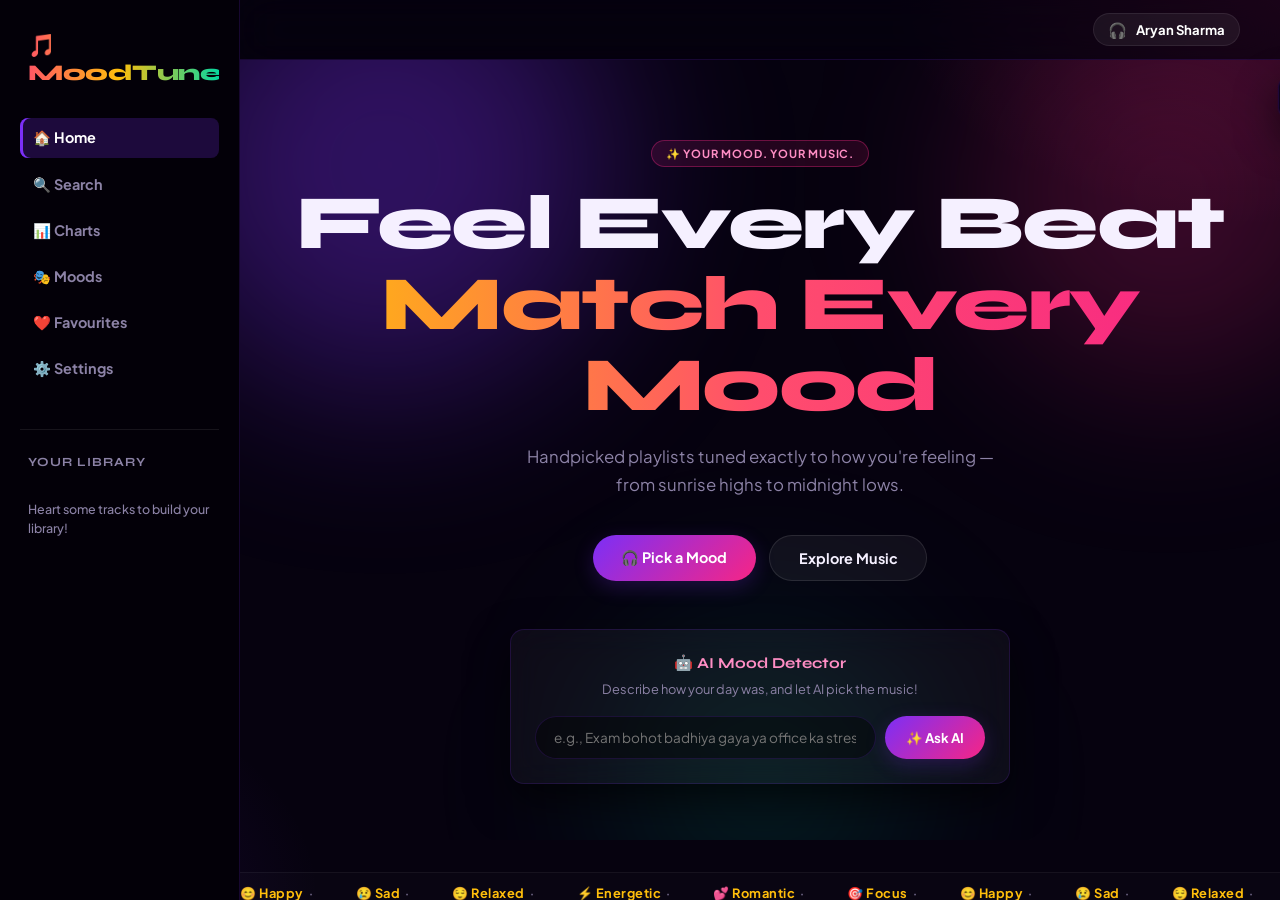
==== commit d0bce62e: "Spotify-inspired redesign: sidebar navigation, library dashboard, bottom mobile nav tabs, and improv" ====
--- a/index.html
+++ b/index.html
@@ -15,571 +15,499 @@
 </head>
 <body>
 
-<!-- ═══════════════════════════════════════════
-     NAVIGATION
-     Buttons call go() from tunes.js.
-     id="nb-{page}" used by JS to highlight
-     the active page's button. The hamburger
-     (visible only under 780px) toggles the
-     .nav-links sheet via toggleMobileNav().
- ═══════════════════════════════════════════ -->
-<nav>
-  <div class="logo" onclick="go('home')">🎵 MoodTunes</div>
-  <ul class="nav-links">
-    <li><button id="nb-home"     onclick="go('home')">Home</button></li>
-    <li><button id="nb-explore"  onclick="go('explore')">Explore</button></li>
-    <li><button id="nb-charts"   onclick="go('charts')">Charts</button></li>
-    <li><button id="nb-moods"    onclick="go('moods')">Moods</button></li>
-    <li><button id="nb-profile"  onclick="go('profile')">Profile</button></li>
-    <li><button id="nb-login"    onclick="go('login')" class="nav-cta">Sign In</button></li>
-  </ul>
-  <button class="nav-burger" aria-label="Toggle menu" onclick="toggleMobileNav()">
-    <span></span>
-    <span></span>
-    <span></span>
-  </button>
-</nav>
-
 <!-- Toast notification — shown/hidden by JS toast() -->
 <div id="toast">🎵 <span id="tmsg"></span></div>
 
-
-<!-- ═══════════════════════════════════════════
-     PAGE: HOME
-     id="page-home" — JS adds .active to show
- ═══════════════════════════════════════════ -->
-<div id="page-home" class="page active page-enter">
-
-  <!-- Hero Section -->
-  <section class="hero">
-    <div class="blob b1"></div>
-    <div class="blob b2"></div>
-    <div class="blob b3"></div>
-    <div><span class="pill pill-p">✨ Your Mood. Your Music.</span></div>
-    <h1>Feel Every Beat<span class="grad-line">Match Every Mood</span></h1>
-    <p>Handpicked playlists tuned exactly to how you're feeling — from sunrise highs to midnight lows.</p>
-    <div class="hero-btns">
-      <button class="btn btn-main" onclick="go('moods')">🎧 Pick a Mood</button>
-      <button class="btn btn-ghost" onclick="go('explore')">Explore Music</button>
+<div class="app-layout">
+  <!-- Desktop Left Sidebar -->
+  <aside class="app-sidebar">
+    <div class="logo" onclick="go('home')">🎵 MoodTunes</div>
+    <ul class="sidebar-links">
+      <li><button id="sb-home"       onclick="go('home')">🏠 Home</button></li>
+      <li><button id="sb-explore"    onclick="go('explore')">🔍 Search</button></li>
+      <li><button id="sb-charts"     onclick="go('charts')">📊 Charts</button></li>
+      <li><button id="sb-moods"      onclick="go('moods')">🎭 Moods</button></li>
+      <li><button id="sb-favourites" onclick="go('favourites')">❤️ Favourites</button></li>
+      <li><button id="sb-settings"   onclick="go('settings')">⚙️ Settings</button></li>
+    </ul>
+    
+    <div class="sidebar-library">
+      <h4>Your Library</h4>
+      <div id="sidebarFavList" class="sidebar-fav-list">
+        <!-- Populated dynamically by tunes.js with favorite songs -->
+        <div class="lib-empty">Heart some tracks to build your library!</div>
+      </div>
     </div>
-
-    <!-- AI Mood Detector — rule-based sentiment analysis in tunes.js -->
-    <div class="ai-zone">
-      <h3>🤖 AI Mood Detector</h3>
-      <p>Describe how your day was, and let AI pick the music!</p>
-      <div class="ai-row">
-        <input type="text" id="aiPrompt" placeholder="e.g., Exam bohot badhiya gaya ya office ka stress hai…" onkeydown="if(event.key==='Enter')detectMoodWithAI()">
-        <button class="btn btn-main" onclick="detectMoodWithAI()">✨ Ask AI</button>
+  </aside>
+
+  <!-- Right Main Area -->
+  <main class="app-main">
+    <!-- Top Header bar -->
+    <header class="app-header">
+      <div class="header-logo-mobile" onclick="go('home')">🎵 MoodTunes</div>
+      <div style="flex:1"></div>
+      <div class="profile-btn" onclick="go('profile')">
+        <span class="user-avatar">🎧</span>
+        <span class="user-name">Aryan Sharma</span>
+      </div>
+    </header>
+
+    <div class="content-viewport">
+      <!-- ═══════════════════════════════════════════
+           PAGE: HOME
+           id="page-home" — JS adds .active to show
+       ═══════════════════════════════════════════ -->
+      <div id="page-home" class="page active page-enter">
+        <!-- Hero Section -->
+        <section class="hero">
+          <div class="blob b1"></div>
+          <div class="blob b2"></div>
+          <div class="blob b3"></div>
+          <div><span class="pill pill-p">✨ Your Mood. Your Music.</span></div>
+          <h1>Feel Every Beat<span class="grad-line">Match Every Mood</span></h1>
+          <p>Handpicked playlists tuned exactly to how you're feeling — from sunrise highs to midnight lows.</p>
+          <div class="hero-btns">
+            <button class="btn btn-main" onclick="go('moods')">🎧 Pick a Mood</button>
+            <button class="btn btn-ghost" onclick="go('explore')">Explore Music</button>
+          </div>
+
+          <!-- AI Mood Detector — rule-based sentiment analysis in tunes.js -->
+          <div class="ai-zone">
+            <h3>🤖 AI Mood Detector</h3>
+            <p>Describe how your day was, and let AI pick the music!</p>
+            <div class="ai-row">
+              <input type="text" id="aiPrompt" placeholder="e.g., Exam bohot badhiya gaya ya office ka stress hai…" onkeydown="if(event.key==='Enter')detectMoodWithAI()">
+              <button class="btn btn-main" onclick="detectMoodWithAI()">✨ Ask AI</button>
+            </div>
+          </div>
+        </section>
+
+        <!-- Marquee Ticker -->
+        <div class="marquee-wrap">
+          <div class="marquee-track">
+            <span>😊 <strong>Happy</strong> &nbsp;·&nbsp;</span>
+            <span>😢 <strong>Sad</strong> &nbsp;·&nbsp;</span>
+            <span>😌 <strong>Relaxed</strong> &nbsp;·&nbsp;</span>
+            <span>⚡ <strong>Energetic</strong> &nbsp;·&nbsp;</span>
+            <span>💕 <strong>Romantic</strong> &nbsp;·&nbsp;</span>
+            <span>🎯 <strong>Focus</strong> &nbsp;·&nbsp;</span>
+            <!-- Duplicated for infinite loop effect -->
+            <span>😊 <strong>Happy</strong> &nbsp;·&nbsp;</span>
+            <span>😢 <strong>Sad</strong> &nbsp;·&nbsp;</span>
+            <span>😌 <strong>Relaxed</strong> &nbsp;·&nbsp;</span>
+            <span>⚡ <strong>Energetic</strong> &nbsp;·&nbsp;</span>
+            <span>💕 <strong>Romantic</strong> &nbsp;·&nbsp;</span>
+            <span>🎯 <strong>Focus</strong> &nbsp;·&nbsp;</span>
+          </div>
+        </div>
+
+        <!-- Stats -->
+        <section class="wrap">
+          <div class="stats-row">
+            <div class="stat-card sc1"><div class="stat-n">6</div><div class="stat-l">Mood Categories</div></div>
+            <div class="stat-card sc2"><div class="stat-n">30</div><div class="stat-l">Curated Songs</div></div>
+            <div class="stat-card sc3"><div class="stat-n">100%</div><div class="stat-l">Free Access</div></div>
+            <div class="stat-card sc4"><div class="stat-n">24/7</div><div class="stat-l">Available</div></div>
+            <div class="stat-card sc5"><div class="stat-n">10K+</div><div class="stat-l">Monthly Users</div></div>
+          </div>
+        </section>
+
+        <!-- Features -->
+        <section class="wrap" style="padding-top:0">
+          <h2 class="sec-title">Why <span class="gc">MoodTunes?</span></h2>
+          <p class="sec-sub">Everything built around your emotions, not algorithms</p>
+          <div class="feat-grid">
+            <div class="feat-card"><span class="feat-icon">🎭</span><h3>Mood-Based Playlists</h3><p>Handpicked collections matched perfectly to your emotional state.</p></div>
+            <div class="feat-card"><span class="feat-icon">📊</span><h3>Live Charts</h3><p>See what moods are trending globally across all listeners.</p></div>
+            <div class="feat-card"><span class="feat-icon">❤️</span><h3>Favourites</h3><p>Heart songs instantly and build your personal collection.</p></div>
+            <div class="feat-card"><span class="feat-icon">🔍</span><h3>Smart Explore</h3><p>Filter by genre, energy or vibe to discover new tracks.</p></div>
+            <div class="feat-card"><span class="feat-icon">🧑‍💼</span><h3>Rich Profiles</h3><p>Track your full history and see which moods you visit most.</p></div>
+            <div class="feat-card"><span class="feat-icon">⚙️</span><h3>Full Settings</h3><p>Customise themes, audio quality, notifications and more.</p></div>
+          </div>
+        </section>
+
+        <!-- Mood Picker -->
+        <section class="wrap" style="padding-top:0">
+          <h2 class="sec-title">Choose Your <span class="gl">Mood</span></h2>
+          <p class="sec-sub">How are you feeling right now?</p>
+          <div class="mood-grid">
+            <button class="mood-card mc-happy"    onclick="go('happy')"     data-mood="happy"><span class="mood-icon-big">😊</span><h3>Happy</h3><p>Uplifting &amp; joyful</p><span class="mood-pill">5 songs</span></button>
+            <button class="mood-card mc-sad"      onclick="go('sad')"       data-mood="sad"><span class="mood-icon-big">😢</span><h3>Sad</h3><p>Emotional &amp; reflective</p><span class="mood-pill">5 songs</span></button>
+            <button class="mood-card mc-relaxed"  onclick="go('relaxed')"   data-mood="relaxed"><span class="mood-icon-big">😌</span><h3>Relaxed</h3><p>Calm &amp; peaceful</p><span class="mood-pill">5 songs</span></button>
+            <button class="mood-card mc-energy"   onclick="go('energetic')" data-mood="energetic"><span class="mood-icon-big">⚡</span><h3>Energetic</h3><p>High-energy beats</p><span class="mood-pill">5 songs</span></button>
+            <button class="mood-card mc-romantic" onclick="go('romantic')"  data-mood="romantic"><span class="mood-icon-big">💕</span><h3>Romantic</h3><p>Love &amp; passion</p><span class="mood-pill">5 songs</span></button>
+            <button class="mood-card mc-focus"    onclick="go('focus')"     data-mood="focus"><span class="mood-icon-big">🎯</span><h3>Focus</h3><p>Deep concentration</p><span class="mood-pill">5 songs</span></button>
+          </div>
+        </section>
+      </div><!-- end #page-home -->
+
+      <!-- ═══════════════════════════════════════════
+           PAGE: MOODS
+       ═══════════════════════════════════════════ -->
+      <div id="page-moods" class="page">
+        <section class="wrap">
+          <h2 class="sec-title">All <span class="ga">Moods</span></h2>
+          <p class="sec-sub">Pick the one that speaks to you right now</p>
+          <div class="search-bar" style="max-width:430px">
+            <span class="si">🔍</span>
+            <input type="text" id="moodQ" placeholder="Search moods…" oninput="filterMoods(this.value)">
+          </div>
+          <div class="mood-grid" id="moodGrid">
+            <button class="mood-card mc-happy"    onclick="go('happy')"     data-name="happy"     data-mood="happy"><span class="mood-icon-big">😊</span><h3>Happy</h3><p>Uplifting &amp; joyful</p><span class="mood-pill">5 songs</span></button>
+            <button class="mood-card mc-sad"      onclick="go('sad')"       data-name="sad"       data-mood="sad"><span class="mood-icon-big">😢</span><h3>Sad</h3><p>Emotional &amp; reflective</p><span class="mood-pill">5 songs</span></button>
+            <button class="mood-card mc-relaxed"  onclick="go('relaxed')"   data-name="relaxed"   data-mood="relaxed"><span class="mood-icon-big">😌</span><h3>Relaxed</h3><p>Calm &amp; peaceful</p><span class="mood-pill">5 songs</span></button>
+            <button class="mood-card mc-energy"   onclick="go('energetic')" data-name="energetic" data-mood="energetic"><span class="mood-icon-big">⚡</span><h3>Energetic</h3><p>High-energy beats</p><span class="mood-pill">5 songs</span></button>
+            <button class="mood-card mc-romantic" onclick="go('romantic')"  data-name="romantic"  data-mood="romantic"><span class="mood-icon-big">💕</span><h3>Romantic</h3><p>Love &amp; passion</p><span class="mood-pill">5 songs</span></button>
+            <button class="mood-card mc-focus"    onclick="go('focus')"     data-name="focus"     data-mood="focus"><span class="mood-icon-big">🎯</span><h3>Focus</h3><p>Deep concentration</p><span class="mood-pill">5 songs</span></button>
+          </div>
+        </section>
+      </div>
+
+      <!-- PLAYLIST PAGES -->
+      <!-- HAPPY -->
+      <div id="page-happy" class="page">
+        <section class="pl-wrap">
+          <button class="back-btn" onclick="go('home')">← Back</button>
+          <div class="pl-header">
+            <div class="pl-cover" style="background:linear-gradient(145deg,#ff9a3c,#ff4d6d)">😊</div>
+            <div class="pl-meta"><h2>Happy Playlist</h2><p>Uplifting tunes to brighten your day</p><span class="pl-count">5 songs</span></div>
+          </div>
+          <div class="song-list" id="happy-song-list"></div>
+        </section>
+      </div>
+
+      <!-- SAD -->
+      <div id="page-sad" class="page">
+        <section class="pl-wrap">
+          <button class="back-btn" onclick="go('home')">← Back</button>
+          <div class="pl-header">
+            <div class="pl-cover" style="background:linear-gradient(145deg,#00b4d8,#0077b6)">😢</div>
+            <div class="pl-meta"><h2>Sad Playlist</h2><p>Emotional music to feel understood</p><span class="pl-count">5 songs</span></div>
+          </div>
+          <div class="song-list" id="sad-song-list"></div>
+        </section>
+      </div>
+
+      <!-- RELAXED -->
+      <div id="page-relaxed" class="page">
+        <section class="pl-wrap">
+          <button class="back-btn" onclick="go('home')">← Back</button>
+          <div class="pl-header">
+            <div class="pl-cover" style="background:linear-gradient(145deg,#06d6a0,#118ab2)">😌</div>
+            <div class="pl-meta"><h2>Relaxed Playlist</h2><p>Peaceful sounds to calm your mind</p><span class="pl-count">5 songs</span></div>
+          </div>
+          <div class="song-list" id="relaxed-song-list"></div>
+        </section>
+      </div>
+
+      <!-- ENERGETIC -->
+      <div id="page-energetic" class="page">
+        <section class="pl-wrap">
+          <button class="back-btn" onclick="go('home')">← Back</button>
+          <div class="pl-header">
+            <div class="pl-cover" style="background:linear-gradient(145deg,#ffbe0b,#fb5607)">⚡</div>
+            <div class="pl-meta"><h2>Energetic Playlist</h2><p>High-tempo beats to fuel your fire</p><span class="pl-count">5 songs</span></div>
+          </div>
+          <div class="song-list" id="energetic-song-list"></div>
+        </section>
+      </div>
+
+      <!-- ROMANTIC -->
+      <div id="page-romantic" class="page">
+        <section class="pl-wrap">
+          <button class="back-btn" onclick="go('home')">← Back</button>
+          <div class="pl-header">
+            <div class="pl-cover" style="background:linear-gradient(145deg,#f72585,#b5179e)">💕</div>
+            <div class="pl-meta"><h2>Romantic Playlist</h2><p>Love songs for tender moments</p><span class="pl-count">5 songs</span></div>
+          </div>
+          <div class="song-list" id="romantic-song-list"></div>
+        </section>
+      </div>
+
+      <!-- FOCUS -->
+      <div id="page-focus" class="page">
+        <section class="pl-wrap">
+          <button class="back-btn" onclick="go('home')">← Back</button>
+          <div class="pl-header">
+            <div class="pl-cover" style="background:linear-gradient(145deg,#7b2ff7,#3a0ca3)">🎯</div>
+            <div class="pl-meta"><h2>Focus Playlist</h2><p>Deep work music for the zone</p><span class="pl-count">5 songs</span></div>
+          </div>
+          <div class="song-list" id="focus-song-list"></div>
+        </section>
+      </div>
+
+      <!-- ═══════════════════════════════════════════
+           PAGE: EXPLORE
+       ═══════════════════════════════════════════ -->
+      <div id="page-explore" class="page">
+        <section class="wrap">
+          <h2 class="sec-title">Explore <span class="gl">Music</span></h2>
+          <p class="sec-sub">Search by song, artist, or filter by genre — every mood, every language</p>
+          <div class="search-bar">
+            <span class="si">🔍</span>
+            <input type="text" id="exQ" placeholder="Search songs, artists…" oninput="filterExplore(this.value)">
+            <button id="voice-btn" class="voice-btn" onclick="startVoiceSearch()" title="Voice search (10s)">🎙️</button>
+          </div>
+          <div class="filter-row">
+            <button class="filter-btn on" onclick="setFilter('all',this)">All</button>
+            <button class="filter-btn"    onclick="setFilter('pop',this)">Pop</button>
+            <button class="filter-btn"    onclick="setFilter('bollywood',this)">Bollywood</button>
+            <button class="filter-btn"    onclick="setFilter('sufi',this)">Sufi</button>
+            <button class="filter-btn"    onclick="setFilter('hiphop',this)">Hip-Hop</button>
+            <button class="filter-btn"    onclick="setFilter('lofi',this)">Lo-fi</button>
+            <button class="filter-btn"    onclick="setFilter('ambient',this)">Ambient</button>
+            <button class="filter-btn"    onclick="setFilter('indie',this)">Indie</button>
+            <button class="filter-btn"    onclick="setFilter('edm',this)">EDM</button>
+          </div>
+          <div class="explore-grid" id="exGrid"></div>
+        </section>
+      </div>
+
+      <!-- ═══════════════════════════════════════════
+           PAGE: CHARTS
+       ═══════════════════════════════════════════ -->
+      <div id="page-charts" class="page">
+        <section class="wrap">
+          <h2 class="sec-title">🔥 Trending <span class="gc">Charts</span></h2>
+          <p class="sec-sub">Most played tracks across all moods this week</p>
+          <div class="charts-layout">
+            <div class="chart-box">
+              <div class="chart-hdr">Top 10 Songs This Week</div>
+              <div id="chartList"></div>
+            </div>
+            <div class="sidebar">
+              <div class="s-card">
+                <h3>🎭 Mood Popularity</h3>
+                <div id="moodPopList"></div>
+              </div>
+              <div class="s-card">
+                <h3>🎵 Top Genres</h3>
+                <div id="genrePopList"></div>
+              </div>
+            </div>
+          </div>
+        </section>
+      </div>
+
+      <!-- ═══════════════════════════════════════════
+           PAGE: PROFILE
+       ═══════════════════════════════════════════ -->
+      <div id="page-profile" class="page">
+        <div class="profile-hero">
+          <div class="p-inner">
+            <div class="avatar">🎧<div class="av-badge">✓</div></div>
+            <div>
+              <div class="p-name"><h2>Aryan Sharma</h2><p>aryan@example.com · Member since Jan 2024</p></div>
+              <div class="p-stats">
+                <div class="ps"><div class="ps-n" id="statSongsPlayed">142</div><div class="ps-l">Songs Played</div></div>
+                <div class="ps"><div class="ps-n" id="statFavourites">0</div><div class="ps-l">Favourites</div></div>
+                <div class="ps"><div class="ps-n" id="statMoodsExplored">0/6</div><div class="ps-l">Moods Explored</div></div>
+              </div>
+            </div>
+            <div style="margin-left:auto"><button class="btn btn-ghost" onclick="toast('✏️ Edit profile — needs backend!')">Edit Profile</button></div>
+          </div>
+        </div>
+        <section class="wrap">
+          <div class="profile-grid">
+            <div class="p-sec">
+              <h3>🕒 Recent History</h3>
+              <div id="recentHistoryList"></div>
+            </div>
+            <div class="p-sec">
+              <h3>🎭 Mood History</h3>
+              <p style="color:var(--muted);font-size:.83rem;margin-bottom:1.1rem">This session + this month's moods</p>
+              <div id="moodHistoryBadges"></div>
+              <div class="top-mood-banner" id="topMoodBanner"></div>
+            </div>
+          </div>
+        </section>
+      </div>
+
+      <!-- ═══════════════════════════════════════════
+           PAGE: FAVOURITES
+       ═══════════════════════════════════════════ -->
+      <div id="page-favourites" class="page">
+        <section class="wrap">
+          <h2 class="sec-title">❤️ Your <span class="gc">Favourites</span></h2>
+          <p class="sec-sub">Songs you've hearted across all moods</p>
+          <div class="song-list" id="favList">
+            <div class="fav-empty" id="favEmpty">
+              <div class="ei">🤍</div>
+              <h3>No favourites yet</h3>
+              <p>Heart any song while listening and it'll appear here.</p>
+              <button class="btn btn-main" style="margin-top:1.5rem" onclick="go('moods')">Browse Moods</button>
+            </div>
+          </div>
+        </section>
+      </div>
+
+      <!-- ═══════════════════════════════════════════
+           PAGE: SETTINGS
+       ═══════════════════════════════════════════ -->
+      <div id="page-settings" class="page">
+        <section class="wrap">
+          <h2 class="sec-title">⚙️ <span class="gv">Settings</span></h2>
+          <p class="sec-sub">Customise your MoodTunes experience</p>
+          <div class="settings-layout">
+            <div class="s-nav">
+              <div class="s-nav-item on" onclick="switchS('account',this)">👤 Account</div>
+              <div class="s-nav-item"    onclick="switchS('appear',this)">🎨 Appearance</div>
+              <div class="s-nav-item"    onclick="switchS('audio',this)">🔊 Audio</div>
+              <div class="s-nav-item"    onclick="switchS('notifs',this)">🔔 Notifications</div>
+              <div class="s-nav-item"    onclick="switchS('privacy',this)">🔒 Privacy</div>
+            </div>
+            <div>
+              <div class="s-panel" id="sp-account">
+                <h3>Account</h3><p class="sp-sub">Manage your profile details</p>
+                <div class="fg"><label>Display Name</label><input type="text" value="Aryan Sharma"></div>
+                <div class="fg"><label>Email</label><input type="email" value="aryan@example.com"></div>
+                <div class="fg"><label>Bio</label><textarea rows="3">Music lover &amp; coder 🎵</textarea></div>
+                <div class="fg"><label>Favourite Genre</label>
+                  <select>
+                    <option>Pop</option>
+                    <option>Bollywood</option>
+                    <option>Sufi</option>
+                    <option>Hip-Hop</option>
+                    <option>Lo-fi</option>
+                    <option>Ambient</option>
+                    <option>Indie</option>
+                    <option>EDM</option>
+                  </select>
+                </div>
+                <button class="auth-btn" onclick="toast('✅ Profile saved!')">Save Changes</button>
+              </div>
+              <div class="s-panel" id="sp-appear" style="display:none">
+                <h3>Appearance</h3><p class="sp-sub">Personalise how MoodTunes looks</p>
+                <div class="s-row"><div class="s-lbl"><h4>Dark Mode</h4><p>Use the dark colour scheme</p></div><label class="tog"><input type="checkbox" checked onchange="toast('🌙 Theme toggled!')"><span class="tog-t"></span></label></div>
+                <div class="s-row">
+                  <div class="s-lbl"><h4>Accent Colour</h4><p>Instantly recolours buttons, glows, the player bar &amp; scrollbars</p></div>
+                  <div class="theme-opts">
+                    <div class="theme-opt on"  data-accent="#7b2ff7" style="background:linear-gradient(135deg,#7b2ff7,#f72585)" onclick="setAccent('#7b2ff7',this)"></div>
+                    <div class="theme-opt"     data-accent="#ff4d6d" style="background:linear-gradient(135deg,#ff4d6d,#ff9a3c)" onclick="setAccent('#ff4d6d',this)"></div>
+                    <div class="theme-opt"     data-accent="#06d6a0" style="background:linear-gradient(135deg,#06d6a0,#00b4d8)" onclick="setAccent('#06d6a0',this)"></div>
+                    <div class="theme-opt"     data-accent="#ffbe0b" style="background:linear-gradient(135deg,#ffbe0b,#fb5607)" onclick="setAccent('#ffbe0b',this)"></div>
+                    <div class="theme-opt"     data-accent="#00b4d8" style="background:linear-gradient(135deg,#00b4d8,#3a0ca3)" onclick="setAccent('#00b4d8',this)"></div>
+                    <div class="theme-opt"     data-accent="#e63946" style="background:linear-gradient(135deg,#e63946,#ffbe0b)" onclick="setAccent('#e63946',this)"></div>
+                  </div>
+                </div>
+                <div class="s-row"><div class="s-lbl"><h4>Compact Mode</h4><p>Smaller song rows</p></div><label class="tog"><input type="checkbox" onchange="toast('📐 Compact mode toggled!')"><span class="tog-t"></span></label></div>
+                <div class="s-row"><div class="s-lbl"><h4>Animated Blobs</h4><p>Background animations</p></div><label class="tog"><input type="checkbox" checked onchange="toast('✨ Animations toggled!')"><span class="tog-t"></span></label></div>
+              </div>
+              <div class="s-panel" id="sp-audio" style="display:none">
+                <h3>Audio</h3><p class="sp-sub">Playback and quality settings</p>
+                <div class="s-row">
+                  <div class="s-lbl"><h4>Audio Quality</h4><p>Higher = more data usage</p></div>
+                  <select style="background:rgba(255,255,255,.07);border:1px solid var(--bdr);border-radius:8px;padding:.48rem .85rem;color:var(--text);font-family:'Plus Jakarta Sans',sans-serif" onchange="toast('🔊 Quality: '+this.value)">
+                    <option>Standard (128kbps)</option>
+                    <option>High (256kbps)</option>
+                    <option>Lossless</option>
+                  </select>
+                </div>
+                <div class="s-row"><div class="s-lbl"><h4>Crossfade</h4><p>Smooth transition between songs</p></div><label class="tog"><input type="checkbox" onchange="toast('🎚️ Crossfade toggled!')"><span class="tog-t"></span></label></div>
+                <div class="s-row"><div class="s-lbl"><h4>Auto-play Next</h4><p>Keep the queue going</p></div><label class="tog"><input type="checkbox" checked onchange="toast('▶️ Auto-play toggled!')"><span class="tog-t"></span></label></div>
+                <div class="s-row"><div class="s-lbl"><h4>Equaliser</h4><p>Boost bass, treble or vocals</p></div><label class="tog"><input type="checkbox" onchange="toast('🎛️ EQ toggled!')"><span class="tog-t"></span></label></div>
+              </div>
+              <div class="s-panel" id="sp-notifs" style="display:none">
+                <h3>Notifications</h3><p class="sp-sub">Choose what you get notified about</p>
+                <div class="s-row"><div class="s-lbl"><h4>New Playlists</h4><p>When a new mood drops</p></div><label class="tog"><input type="checkbox" checked onchange="toast('🔔 Toggled!')"><span class="tog-t"></span></label></div>
+                <div class="s-row"><div class="s-lbl"><h4>Trending Songs</h4><p>Weekly chart updates</p></div><label class="tog"><input type="checkbox" onchange="toast('📊 Toggled!')"><span class="tog-t"></span></label></div>
+                <div class="s-row"><div class="s-lbl"><h4>Email Digest</h4><p>Monthly listening recap</p></div><label class="tog"><input type="checkbox" checked onchange="toast('📧 Toggled!')"><span class="tog-t"></span></label></div>
+              </div>
+              <div class="s-panel" id="sp-privacy" style="display:none">
+                <h3>Privacy</h3><p class="sp-sub">Control your data and visibility</p>
+                <div class="s-row"><div class="s-lbl"><h4>Public Profile</h4><p>Others can see your mood history</p></div><label class="tog"><input type="checkbox" onchange="toast('👁️ Toggled!')"><span class="tog-t"></span></label></div>
+                <div class="s-row"><div class="s-lbl"><h4>Share Activity</h4><p>Appear in trending charts</p></div><label class="tog"><input type="checkbox" checked onchange="toast('📡 Toggled!')"><span class="tog-t"></span></label></div>
+                <div class="s-row">
+                  <div class="s-lbl"><h4>Delete Account</h4><p>Permanently remove all data</p></div>
+                  <button class="btn" style="background:rgba(255,77,109,.15);border:1px solid rgba(255,77,109,.4);color:var(--coral);padding:.44rem 1rem;font-size:.81rem;border-radius:8px" onclick="toast('⚠️ Requires backend confirmation')">Delete</button>
+                </div>
+              </div>
+            </div>
+          </div>
+        </section>
+      </div>
+
+      <!-- ═══════════════════════════════════════════
+           AUTH PAGES
+       ═══════════════════════════════════════════ -->
+      <div id="page-login" class="page">
+        <div class="auth-wrap">
+          <div class="auth-box">
+            <h2>Welcome Back 👋</h2>
+            <p class="auth-sub">Sign in to continue to MoodTunes</p>
+            <div class="s-btns">
+              <button class="s-btn" onclick="toast('🔵 Google OAuth — needs backend')">🌐 Google</button>
+              <button class="s-btn" onclick="toast('🍎 Apple Sign-In — needs backend')">🍎 Apple</button>
+            </div>
+            <div class="divider"><span>or with email</span></div>
+            <div class="fg"><label>Email</label><input type="email" placeholder="you@example.com"></div>
+            <div class="fg"><label>Password</label><input type="password" placeholder="••••••••"></div>
+            <button class="auth-btn" onclick="toast('✅ Connect to backend to enable login!')">Login</button>
+            <div class="auth-foot">No account? <a onclick="go('signup')">Sign up free</a> &nbsp;·&nbsp; <a onclick="toast('🔑 Password reset needs backend!')">Forgot?</a></div>
+          </div>
+        </div>
+      </div>
+
+      <div id="page-signup" class="page">
+        <div class="auth-wrap">
+          <div class="auth-box">
+            <h2>Join MoodTunes 🎵</h2>
+            <p class="auth-sub">Create your free account today</p>
+            <div class="s-btns">
+              <button class="s-btn" onclick="toast('🔵 Google OAuth — needs backend')">🌐 Google</button>
+              <button class="s-btn" onclick="toast('🍎 Apple Sign-In — needs backend')">🍎 Apple</button>
+            </div>
+            <div class="divider"><span>or with email</span></div>
+            <div class="fg"><label>Full Name</label><input type="text" placeholder="Your name"></div>
+            <div class="fg"><label>Email</label><input type="email" placeholder="you@example.com"></div>
+            <div class="fg"><label>Password</label><input type="password" placeholder="Min 8 characters"></div>
+            <div class="fg"><label>Confirm Password</label><input type="password" placeholder="Repeat password"></div>
+            <button class="auth-btn" onclick="toast('🎉 Connect to backend to enable signup!')">Create Account</button>
+            <div class="auth-foot">Already a member? <a onclick="go('login')">Log in</a></div>
+          </div>
+        </div>
       </div>
     </div>
-  </section>
-
-  <!-- Marquee Ticker -->
-  <div class="marquee-wrap">
-    <div class="marquee-track">
-      <span>😊 <strong>Happy</strong> &nbsp;·&nbsp;</span>
-      <span>😢 <strong>Sad</strong> &nbsp;·&nbsp;</span>
-      <span>😌 <strong>Relaxed</strong> &nbsp;·&nbsp;</span>
-      <span>⚡ <strong>Energetic</strong> &nbsp;·&nbsp;</span>
-      <span>💕 <strong>Romantic</strong> &nbsp;·&nbsp;</span>
-      <span>🎯 <strong>Focus</strong> &nbsp;·&nbsp;</span>
-      <!-- Duplicated for infinite loop effect -->
-      <span>😊 <strong>Happy</strong> &nbsp;·&nbsp;</span>
-      <span>😢 <strong>Sad</strong> &nbsp;·&nbsp;</span>
-      <span>😌 <strong>Relaxed</strong> &nbsp;·&nbsp;</span>
-      <span>⚡ <strong>Energetic</strong> &nbsp;·&nbsp;</span>
-      <span>💕 <strong>Romantic</strong> &nbsp;·&nbsp;</span>
-      <span>🎯 <strong>Focus</strong> &nbsp;·&nbsp;</span>
+
+    <!-- Pinned Bottom Player Bar (Inside Main Layout context) -->
+    <div class="npbar" id="npbar">
+      <div class="np-disc" id="npDisc">🎵</div>
+      <div class="np-info">
+        <div class="np-t" id="npTitle">—</div>
+        <div class="np-a" id="npArtist">—</div>
+      </div>
+      <div class="np-prog">
+        <div class="np-bar" onclick="seekBar(event,this)">
+          <div class="np-fill" id="npFill"></div>
+        </div>
+        <div class="np-times">
+          <span id="npElapsed">0:00</span>
+          <span id="npTotal">0:00</span>
+        </div>
+      </div>
+      <div class="np-ctrls">
+        <button class="np-btn" onclick="prevTrack()">⏮</button>
+        <button class="np-btn np-pbtn" id="npBtn" onclick="togglePlay()">⏸</button>
+        <button class="np-btn" onclick="nextTrack()">⏭</button>
+      </div>
+      <div class="np-vol">
+        <span style="font-size:.88rem">🔊</span>
+        <input type="range" min="0" max="100" value="80" oninput="changeVolume(this.value); changeVolumeToast(this.value)">
+      </div>
+      <button class="np-close np-btn" onclick="closePlayer()">✕</button>
     </div>
-  </div>
-
-  <!-- Stats -->
-  <section class="wrap">
-    <div class="stats-row">
-      <div class="stat-card sc1"><div class="stat-n">6</div><div class="stat-l">Mood Categories</div></div>
-      <div class="stat-card sc2"><div class="stat-n">30</div><div class="stat-l">Curated Songs</div></div>
-      <div class="stat-card sc3"><div class="stat-n">100%</div><div class="stat-l">Free Access</div></div>
-      <div class="stat-card sc4"><div class="stat-n">24/7</div><div class="stat-l">Available</div></div>
-      <div class="stat-card sc5"><div class="stat-n">10K+</div><div class="stat-l">Monthly Users</div></div>
-    </div>
-  </section>
-
-  <!-- Features -->
-  <section class="wrap" style="padding-top:0">
-    <h2 class="sec-title">Why <span class="gc">MoodTunes?</span></h2>
-    <p class="sec-sub">Everything built around your emotions, not algorithms</p>
-    <div class="feat-grid">
-      <div class="feat-card"><span class="feat-icon">🎭</span><h3>Mood-Based Playlists</h3><p>Handpicked collections matched perfectly to your emotional state.</p></div>
-      <div class="feat-card"><span class="feat-icon">📊</span><h3>Live Charts</h3><p>See what moods are trending globally across all listeners.</p></div>
-      <div class="feat-card"><span class="feat-icon">❤️</span><h3>Favourites</h3><p>Heart songs instantly and build your personal collection.</p></div>
-      <div class="feat-card"><span class="feat-icon">🔍</span><h3>Smart Explore</h3><p>Filter by genre, energy or vibe to discover new tracks.</p></div>
-      <div class="feat-card"><span class="feat-icon">🧑‍💼</span><h3>Rich Profiles</h3><p>Track your full history and see which moods you visit most.</p></div>
-      <div class="feat-card"><span class="feat-icon">⚙️</span><h3>Full Settings</h3><p>Customise themes, audio quality, notifications and more.</p></div>
-    </div>
-  </section>
-
-  <!-- Mood Picker -->
-  <section class="wrap" style="padding-top:0">
-    <h2 class="sec-title">Choose Your <span class="gl">Mood</span></h2>
-    <p class="sec-sub">How are you feeling right now?</p>
-    <div class="mood-grid">
-      <button class="mood-card mc-happy"    onclick="go('happy')"     data-mood="happy"><span class="mood-icon-big">😊</span><h3>Happy</h3><p>Uplifting &amp; joyful</p><span class="mood-pill">5 songs</span></button>
-      <button class="mood-card mc-sad"      onclick="go('sad')"       data-mood="sad"><span class="mood-icon-big">😢</span><h3>Sad</h3><p>Emotional &amp; reflective</p><span class="mood-pill">5 songs</span></button>
-      <button class="mood-card mc-relaxed"  onclick="go('relaxed')"   data-mood="relaxed"><span class="mood-icon-big">😌</span><h3>Relaxed</h3><p>Calm &amp; peaceful</p><span class="mood-pill">5 songs</span></button>
-      <button class="mood-card mc-energy"   onclick="go('energetic')" data-mood="energetic"><span class="mood-icon-big">⚡</span><h3>Energetic</h3><p>High-energy beats</p><span class="mood-pill">5 songs</span></button>
-      <button class="mood-card mc-romantic" onclick="go('romantic')"  data-mood="romantic"><span class="mood-icon-big">💕</span><h3>Romantic</h3><p>Love &amp; passion</p><span class="mood-pill">5 songs</span></button>
-      <button class="mood-card mc-focus"    onclick="go('focus')"     data-mood="focus"><span class="mood-icon-big">🎯</span><h3>Focus</h3><p>Deep concentration</p><span class="mood-pill">5 songs</span></button>
-    </div>
-  </section>
-</div><!-- end #page-home -->
-
-
-<!-- ═══════════════════════════════════════════
-     PAGE: MOODS
- ═══════════════════════════════════════════ -->
-<div id="page-moods" class="page">
-  <section class="wrap">
-    <h2 class="sec-title">All <span class="ga">Moods</span></h2>
-    <p class="sec-sub">Pick the one that speaks to you right now</p>
-    <!-- Search box — oninput calls filterMoods() in tunes.js -->
-    <div class="search-bar" style="max-width:430px">
-      <span class="si">🔍</span>
-      <input type="text" id="moodQ" placeholder="Search moods…" oninput="filterMoods(this.value)">
-    </div>
-    <!-- data-name used by filterMoods(); data-mood used by updateMoodPillCounts() -->
-    <div class="mood-grid" id="moodGrid">
-      <button class="mood-card mc-happy"    onclick="go('happy')"     data-name="happy"     data-mood="happy"><span class="mood-icon-big">😊</span><h3>Happy</h3><p>Uplifting &amp; joyful</p><span class="mood-pill">5 songs</span></button>
-      <button class="mood-card mc-sad"      onclick="go('sad')"       data-name="sad"       data-mood="sad"><span class="mood-icon-big">😢</span><h3>Sad</h3><p>Emotional &amp; reflective</p><span class="mood-pill">5 songs</span></button>
-      <button class="mood-card mc-relaxed"  onclick="go('relaxed')"   data-name="relaxed"   data-mood="relaxed"><span class="mood-icon-big">😌</span><h3>Relaxed</h3><p>Calm &amp; peaceful</p><span class="mood-pill">5 songs</span></button>
-      <button class="mood-card mc-energy"   onclick="go('energetic')" data-name="energetic" data-mood="energetic"><span class="mood-icon-big">⚡</span><h3>Energetic</h3><p>High-energy beats</p><span class="mood-pill">5 songs</span></button>
-      <button class="mood-card mc-romantic" onclick="go('romantic')"  data-name="romantic"  data-mood="romantic"><span class="mood-icon-big">💕</span><h3>Romantic</h3><p>Love &amp; passion</p><span class="mood-pill">5 songs</span></button>
-      <button class="mood-card mc-focus"    onclick="go('focus')"     data-name="focus"     data-mood="focus"><span class="mood-icon-big">🎯</span><h3>Focus</h3><p>Deep concentration</p><span class="mood-pill">5 songs</span></button>
-    </div>
-  </section>
+  </main>
 </div>
 
-
-<!-- ═══════════════════════════════════════════
-     PLAYLIST PAGES
-     Each container below is populated entirely
-     by loadPlaylist(mood) in tunes.js from
-     SONGS_DATABASE — no hardcoded song rows.
- ═══════════════════════════════════════════ -->
-
-<!-- HAPPY -->
-<div id="page-happy" class="page">
-  <section class="pl-wrap">
-    <button class="back-btn" onclick="go('home')">← Back</button>
-    <div class="pl-header">
-      <div class="pl-cover" style="background:linear-gradient(145deg,#ff9a3c,#ff4d6d)">😊</div>
-      <div class="pl-meta"><h2>Happy Playlist</h2><p>Uplifting tunes to brighten your day</p><span class="pl-count">5 songs</span></div>
-    </div>
-    <div class="song-list" id="happy-song-list"></div>
-  </section>
-</div>
-
-<!-- SAD -->
-<div id="page-sad" class="page">
-  <section class="pl-wrap">
-    <button class="back-btn" onclick="go('home')">← Back</button>
-    <div class="pl-header">
-      <div class="pl-cover" style="background:linear-gradient(145deg,#00b4d8,#0077b6)">😢</div>
-      <div class="pl-meta"><h2>Sad Playlist</h2><p>Emotional music to feel understood</p><span class="pl-count">5 songs</span></div>
-    </div>
-    <div class="song-list" id="sad-song-list"></div>
-  </section>
-</div>
-
-<!-- RELAXED -->
-<div id="page-relaxed" class="page">
-  <section class="pl-wrap">
-    <button class="back-btn" onclick="go('home')">← Back</button>
-    <div class="pl-header">
-      <div class="pl-cover" style="background:linear-gradient(145deg,#06d6a0,#118ab2)">😌</div>
-      <div class="pl-meta"><h2>Relaxed Playlist</h2><p>Peaceful sounds to calm your mind</p><span class="pl-count">5 songs</span></div>
-    </div>
-    <div class="song-list" id="relaxed-song-list"></div>
-  </section>
-</div>
-
-<!-- ENERGETIC -->
-<div id="page-energetic" class="page">
-  <section class="pl-wrap">
-    <button class="back-btn" onclick="go('home')">← Back</button>
-    <div class="pl-header">
-      <div class="pl-cover" style="background:linear-gradient(145deg,#ffbe0b,#fb5607)">⚡</div>
-      <div class="pl-meta"><h2>Energetic Playlist</h2><p>High-tempo beats to fuel your fire</p><span class="pl-count">5 songs</span></div>
-    </div>
-    <div class="song-list" id="energetic-song-list"></div>
-  </section>
-</div>
-
-<!-- ROMANTIC -->
-<div id="page-romantic" class="page">
-  <section class="pl-wrap">
-    <button class="back-btn" onclick="go('home')">← Back</button>
-    <div class="pl-header">
-      <div class="pl-cover" style="background:linear-gradient(145deg,#f72585,#b5179e)">💕</div>
-      <div class="pl-meta"><h2>Romantic Playlist</h2><p>Love songs for tender moments</p><span class="pl-count">5 songs</span></div>
-    </div>
-    <div class="song-list" id="romantic-song-list"></div>
-  </section>
-</div>
-
-<!-- FOCUS -->
-<div id="page-focus" class="page">
-  <section class="pl-wrap">
-    <button class="back-btn" onclick="go('home')">← Back</button>
-    <div class="pl-header">
-      <div class="pl-cover" style="background:linear-gradient(145deg,#7b2ff7,#3a0ca3)">🎯</div>
-      <div class="pl-meta"><h2>Focus Playlist</h2><p>Deep work music for the zone</p><span class="pl-count">5 songs</span></div>
-    </div>
-    <div class="song-list" id="focus-song-list"></div>
-  </section>
-</div>
-
-
-<!-- ═══════════════════════════════════════════
-     PAGE: EXPLORE
-     #exGrid is fully populated by renderExplore()
-     in tunes.js from the entire SONGS_DATABASE —
-     search + genre chips both filter live.
- ═══════════════════════════════════════════ -->
-<div id="page-explore" class="page">
-  <section class="wrap">
-    <h2 class="sec-title">Explore <span class="gl">Music</span></h2>
-    <p class="sec-sub">Search by song, artist, or filter by genre — every mood, every language</p>
-    <div class="search-bar">
-      <span class="si">🔍</span>
-      <input type="text" id="exQ" placeholder="Search songs, artists…" oninput="filterExplore(this.value)">
-      <button id="voice-btn" class="voice-btn" onclick="startVoiceSearch()" title="Voice search (10s)">🎙️</button>
-    </div>
-    <div class="filter-row">
-      <button class="filter-btn on" onclick="setFilter('all',this)">All</button>
-      <button class="filter-btn"    onclick="setFilter('pop',this)">Pop</button>
-      <button class="filter-btn"    onclick="setFilter('bollywood',this)">Bollywood</button>
-      <button class="filter-btn"    onclick="setFilter('sufi',this)">Sufi</button>
-      <button class="filter-btn"    onclick="setFilter('hiphop',this)">Hip-Hop</button>
-      <button class="filter-btn"    onclick="setFilter('lofi',this)">Lo-fi</button>
-      <button class="filter-btn"    onclick="setFilter('ambient',this)">Ambient</button>
-      <button class="filter-btn"    onclick="setFilter('indie',this)">Indie</button>
-      <button class="filter-btn"    onclick="setFilter('edm',this)">EDM</button>
-    </div>
-    <div class="explore-grid" id="exGrid">
-      <!-- Rendered entirely by renderExplore() in tunes.js -->
-    </div>
-  </section>
-</div>
-
-
-<!-- ═══════════════════════════════════════════
-     PAGE: CHARTS
-     #chartList + the two sidebar lists are
-     fully populated by renderCharts() in
-     tunes.js — sorted live by real play counts.
- ═══════════════════════════════════════════ -->
-<div id="page-charts" class="page">
-  <section class="wrap">
-    <h2 class="sec-title">🔥 Trending <span class="gc">Charts</span></h2>
-    <p class="sec-sub">Most played tracks across all moods this week</p>
-    <div class="charts-layout">
-      <div class="chart-box">
-        <div class="chart-hdr">Top 10 Songs This Week</div>
-        <div id="chartList"><!-- Rendered by renderCharts() --></div>
-      </div>
-      <div class="sidebar">
-        <div class="s-card">
-          <h3>🎭 Mood Popularity</h3>
-          <div id="moodPopList"><!-- Rendered by renderCharts() --></div>
-        </div>
-        <div class="s-card">
-          <h3>🎵 Top Genres</h3>
-          <div id="genrePopList"><!-- Rendered by renderCharts() --></div>
-        </div>
-      </div>
-    </div>
-  </section>
-</div>
-
-
-<!-- ═══════════════════════════════════════════
-     PAGE: PROFILE
-     Recent History, the stat numbers and the
-     Mood History badges/banner are all rendered
-     live by renderProfile() in tunes.js.
- ═══════════════════════════════════════════ -->
-<div id="page-profile" class="page">
-  <div class="profile-hero">
-    <div class="p-inner">
-      <div class="avatar">🎧<div class="av-badge">✓</div></div>
-      <div>
-        <div class="p-name"><h2>Aryan Sharma</h2><p>aryan@example.com · Member since Jan 2024</p></div>
-        <div class="p-stats">
-          <div class="ps"><div class="ps-n" id="statSongsPlayed">142</div><div class="ps-l">Songs Played</div></div>
-          <div class="ps"><div class="ps-n" id="statFavourites">0</div><div class="ps-l">Favourites</div></div>
-          <div class="ps"><div class="ps-n" id="statMoodsExplored">0/6</div><div class="ps-l">Moods Explored</div></div>
-        </div>
-      </div>
-      <div style="margin-left:auto"><button class="btn btn-ghost" onclick="toast('✏️ Edit profile — needs backend!')">Edit Profile</button></div>
-    </div>
-  </div>
-  <section class="wrap">
-    <div class="profile-grid">
-      <div class="p-sec">
-        <h3>🕒 Recent History</h3>
-        <div id="recentHistoryList"><!-- Rendered by renderRecentHistory() --></div>
-      </div>
-      <div class="p-sec">
-        <h3>🎭 Mood History</h3>
-        <p style="color:var(--muted);font-size:.83rem;margin-bottom:1.1rem">This session + this month's moods</p>
-        <div id="moodHistoryBadges"><!-- Rendered by renderMoodHistory() --></div>
-        <div class="top-mood-banner" id="topMoodBanner"><!-- Rendered by renderMoodHistory() --></div>
-      </div>
-    </div>
-  </section>
-</div>
-
-
-<!-- ═══════════════════════════════════════════
-     PAGE: FAVOURITES
-     .song-row items added dynamically by tunes.js
- ═══════════════════════════════════════════ -->
-<div id="page-favourites" class="page">
-  <section class="wrap">
-    <h2 class="sec-title">❤️ Your <span class="gc">Favourites</span></h2>
-    <p class="sec-sub">Songs you've hearted across all moods</p>
-    <div class="song-list" id="favList">
-      <!-- Empty state — hidden by JS when songs exist -->
-      <div class="fav-empty" id="favEmpty">
-        <div class="ei">🤍</div>
-        <h3>No favourites yet</h3>
-        <p>Heart any song while listening and it'll appear here.</p>
-        <button class="btn btn-main" style="margin-top:1.5rem" onclick="go('moods')">Browse Moods</button>
-      </div>
-    </div>
-  </section>
-</div>
-
-
-<!-- ═══════════════════════════════════════════
-     PAGE: SETTINGS
-     switchS() in tunes.js shows one panel,
-     hides the rest by toggling display.
- ═══════════════════════════════════════════ -->
-<div id="page-settings" class="page">
-  <section class="wrap">
-    <h2 class="sec-title">⚙️ <span class="gv">Settings</span></h2>
-    <p class="sec-sub">Customise your MoodTunes experience</p>
-    <div class="settings-layout">
-      <!-- Side nav -->
-      <div class="s-nav">
-        <div class="s-nav-item on" onclick="switchS('account',this)">👤 Account</div>
-        <div class="s-nav-item"    onclick="switchS('appear',this)">🎨 Appearance</div>
-        <div class="s-nav-item"    onclick="switchS('audio',this)">🔊 Audio</div>
-        <div class="s-nav-item"    onclick="switchS('notifs',this)">🔔 Notifications</div>
-        <div class="s-nav-item"    onclick="switchS('privacy',this)">🔒 Privacy</div>
-      </div>
-      <!-- Panels — only one visible at a time -->
-      <div>
-        <!-- Account panel (shown by default) -->
-        <div class="s-panel" id="sp-account">
-          <h3>Account</h3><p class="sp-sub">Manage your profile details</p>
-          <div class="fg"><label>Display Name</label><input type="text" value="Aryan Sharma"></div>
-          <div class="fg"><label>Email</label><input type="email" value="aryan@example.com"></div>
-          <div class="fg"><label>Bio</label><textarea rows="3">Music lover &amp; coder 🎵</textarea></div>
-          <div class="fg"><label>Favourite Genre</label>
-            <select>
-              <option>Pop</option>
-              <option>Bollywood</option>
-              <option>Sufi</option>
-              <option>Hip-Hop</option>
-              <option>Lo-fi</option>
-              <option>Ambient</option>
-              <option>Indie</option>
-              <option>EDM</option>
-            </select>
-          </div>
-          <button class="auth-btn" onclick="toast('✅ Profile saved!')">Save Changes</button>
-        </div>
-        <!-- Appearance panel -->
-        <div class="s-panel" id="sp-appear" style="display:none">
-          <h3>Appearance</h3><p class="sp-sub">Personalise how MoodTunes looks</p>
-          <div class="s-row"><div class="s-lbl"><h4>Dark Mode</h4><p>Use the dark colour scheme</p></div><label class="tog"><input type="checkbox" checked onchange="toast('🌙 Theme toggled!')"><span class="tog-t"></span></label></div>
-          <div class="s-row">
-            <div class="s-lbl"><h4>Accent Colour</h4><p>Instantly recolours buttons, glows, the player bar &amp; scrollbars</p></div>
-            <!-- setAccent() in tunes.js updates --violet CSS variable live and saves it -->
-            <div class="theme-opts">
-              <div class="theme-opt on"  data-accent="#7b2ff7" style="background:linear-gradient(135deg,#7b2ff7,#f72585)" onclick="setAccent('#7b2ff7',this)"></div>
-              <div class="theme-opt"     data-accent="#ff4d6d" style="background:linear-gradient(135deg,#ff4d6d,#ff9a3c)" onclick="setAccent('#ff4d6d',this)"></div>
-              <div class="theme-opt"     data-accent="#06d6a0" style="background:linear-gradient(135deg,#06d6a0,#00b4d8)" onclick="setAccent('#06d6a0',this)"></div>
-              <div class="theme-opt"     data-accent="#ffbe0b" style="background:linear-gradient(135deg,#ffbe0b,#fb5607)" onclick="setAccent('#ffbe0b',this)"></div>
-              <div class="theme-opt"     data-accent="#00b4d8" style="background:linear-gradient(135deg,#00b4d8,#3a0ca3)" onclick="setAccent('#00b4d8',this)"></div>
-              <div class="theme-opt"     data-accent="#e63946" style="background:linear-gradient(135deg,#e63946,#ffbe0b)" onclick="setAccent('#e63946',this)"></div>
-            </div>
-          </div>
-          <div class="s-row"><div class="s-lbl"><h4>Compact Mode</h4><p>Smaller song rows</p></div><label class="tog"><input type="checkbox" onchange="toast('📐 Compact mode toggled!')"><span class="tog-t"></span></label></div>
-          <div class="s-row"><div class="s-lbl"><h4>Animated Blobs</h4><p>Background animations</p></div><label class="tog"><input type="checkbox" checked onchange="toast('✨ Animations toggled!')"><span class="tog-t"></span></label></div>
-        </div>
-        <!-- Audio panel -->
-        <div class="s-panel" id="sp-audio" style="display:none">
-          <h3>Audio</h3><p class="sp-sub">Playback and quality settings</p>
-          <div class="s-row">
-            <div class="s-lbl"><h4>Audio Quality</h4><p>Higher = more data usage</p></div>
-            <select style="background:rgba(255,255,255,.07);border:1px solid var(--bdr);border-radius:8px;padding:.48rem .85rem;color:var(--text);font-family:'Plus Jakarta Sans',sans-serif" onchange="toast('🔊 Quality: '+this.value)">
-              <option>Standard (128kbps)</option>
-              <option>High (256kbps)</option>
-              <option>Lossless</option>
-            </select>
-          </div>
-          <div class="s-row"><div class="s-lbl"><h4>Crossfade</h4><p>Smooth transition between songs</p></div><label class="tog"><input type="checkbox" onchange="toast('🎚️ Crossfade toggled!')"><span class="tog-t"></span></label></div>
-          <div class="s-row"><div class="s-lbl"><h4>Auto-play Next</h4><p>Keep the queue going</p></div><label class="tog"><input type="checkbox" checked onchange="toast('▶️ Auto-play toggled!')"><span class="tog-t"></span></label></div>
-          <div class="s-row"><div class="s-lbl"><h4>Equaliser</h4><p>Boost bass, treble or vocals</p></div><label class="tog"><input type="checkbox" onchange="toast('🎛️ EQ toggled!')"><span class="tog-t"></span></label></div>
-        </div>
-        <!-- Notifications panel -->
-        <div class="s-panel" id="sp-notifs" style="display:none">
-          <h3>Notifications</h3><p class="sp-sub">Choose what you get notified about</p>
-          <div class="s-row"><div class="s-lbl"><h4>New Playlists</h4><p>When a new mood drops</p></div><label class="tog"><input type="checkbox" checked onchange="toast('🔔 Toggled!')"><span class="tog-t"></span></label></div>
-          <div class="s-row"><div class="s-lbl"><h4>Trending Songs</h4><p>Weekly chart updates</p></div><label class="tog"><input type="checkbox" onchange="toast('📊 Toggled!')"><span class="tog-t"></span></label></div>
-          <div class="s-row"><div class="s-lbl"><h4>Email Digest</h4><p>Monthly listening recap</p></div><label class="tog"><input type="checkbox" checked onchange="toast('📧 Toggled!')"><span class="tog-t"></span></label></div>
-        </div>
-        <!-- Privacy panel -->
-        <div class="s-panel" id="sp-privacy" style="display:none">
-          <h3>Privacy</h3><p class="sp-sub">Control your data and visibility</p>
-          <div class="s-row"><div class="s-lbl"><h4>Public Profile</h4><p>Others can see your mood history</p></div><label class="tog"><input type="checkbox" onchange="toast('👁️ Toggled!')"><span class="tog-t"></span></label></div>
-          <div class="s-row"><div class="s-lbl"><h4>Share Activity</h4><p>Appear in trending charts</p></div><label class="tog"><input type="checkbox" checked onchange="toast('📡 Toggled!')"><span class="tog-t"></span></label></div>
-          <div class="s-row">
-            <div class="s-lbl"><h4>Delete Account</h4><p>Permanently remove all data</p></div>
-            <button class="btn" style="background:rgba(255,77,109,.15);border:1px solid rgba(255,77,109,.4);color:var(--coral);padding:.44rem 1rem;font-size:.81rem;border-radius:8px" onclick="toast('⚠️ Requires backend confirmation')">Delete</button>
-          </div>
-        </div>
-      </div>
-    </div>
-  </section>
-</div>
-
-
-<!-- ═══════════════════════════════════════════
-     AUTH PAGES
- ═══════════════════════════════════════════ -->
-<div id="page-login" class="page">
-  <div class="auth-wrap">
-    <div class="auth-box">
-      <h2>Welcome Back 👋</h2>
-      <p class="auth-sub">Sign in to continue to MoodTunes</p>
-      <div class="s-btns">
-        <button class="s-btn" onclick="toast('🔵 Google OAuth — needs backend')">🌐 Google</button>
-        <button class="s-btn" onclick="toast('🍎 Apple Sign-In — needs backend')">🍎 Apple</button>
-      </div>
-      <div class="divider"><span>or with email</span></div>
-      <div class="fg"><label>Email</label><input type="email" placeholder="you@example.com"></div>
-      <div class="fg"><label>Password</label><input type="password" placeholder="••••••••"></div>
-      <button class="auth-btn" onclick="toast('✅ Connect to backend to enable login!')">Login</button>
-      <div class="auth-foot">No account? <a onclick="go('signup')">Sign up free</a> &nbsp;·&nbsp; <a onclick="toast('🔑 Password reset needs backend!')">Forgot?</a></div>
-    </div>
-  </div>
-</div>
-
-<div id="page-signup" class="page">
-  <div class="auth-wrap">
-    <div class="auth-box">
-      <h2>Join MoodTunes 🎵</h2>
-      <p class="auth-sub">Create your free account today</p>
-      <div class="s-btns">
-        <button class="s-btn" onclick="toast('🔵 Google OAuth — needs backend')">🌐 Google</button>
-        <button class="s-btn" onclick="toast('🍎 Apple Sign-In — needs backend')">🍎 Apple</button>
-      </div>
-      <div class="divider"><span>or with email</span></div>
-      <div class="fg"><label>Full Name</label><input type="text" placeholder="Your name"></div>
-      <div class="fg"><label>Email</label><input type="email" placeholder="you@example.com"></div>
-      <div class="fg"><label>Password</label><input type="password" placeholder="Min 8 characters"></div>
-      <div class="fg"><label>Confirm Password</label><input type="password" placeholder="Repeat password"></div>
-      <button class="auth-btn" onclick="toast('🎉 Connect to backend to enable signup!')">Create Account</button>
-      <div class="auth-foot">Already a member? <a onclick="go('login')">Log in</a></div>
-    </div>
-  </div>
-</div>
-
-
-<!-- ═══════════════════════════════════════════
-     NOW PLAYING BAR (always present in DOM)
-     tunes.js adds .show/.playing to animate it
- ═══════════════════════════════════════════ -->
-<div class="npbar" id="npbar">
-  <div class="np-disc" id="npDisc">🎵</div>
-  <div class="np-info">
-    <div class="np-t" id="npTitle">—</div>
-    <div class="np-a" id="npArtist">—</div>
-  </div>
-  <div class="np-prog">
-    <!-- seekBar() reads click position to jump playback -->
-    <div class="np-bar" onclick="seekBar(event,this)">
-      <div class="np-fill" id="npFill"></div>
-    </div>
-    <div class="np-times">
-      <span id="npElapsed">0:00</span>
-      <span id="npTotal">0:00</span>
-    </div>
-  </div>
-  <div class="np-ctrls">
-    <button class="np-btn" onclick="prevTrack()">⏮</button>
-    <button class="np-btn np-pbtn" id="npBtn" onclick="togglePlay()">⏸</button>
-    <button class="np-btn" onclick="nextTrack()">⏭</button>
-  </div>
-  <div class="np-vol">
-    <span style="font-size:.88rem">🔊</span>
-    <input type="range" min="0" max="100" value="80" oninput="changeVolume(this.value); changeVolumeToast(this.value)">
-  </div>
-  <button class="np-close np-btn" onclick="closePlayer()">✕</button>
-</div>
-
-
-<!-- ═══════════════════════════════════════════
-     FOOTER
- ═══════════════════════════════════════════ -->
-<footer>
-  <div class="footer-grid">
-    <div class="footer-brand">
-      <div class="logo">🎵 MoodTunes</div>
-      <p>Handpicked music for every emotion. Always free.</p>
-    </div>
-    <div class="footer-col">
-      <h4>Navigate</h4>
-      <ul>
-        <li><a onclick="go('home')">Home</a></li>
-        <li><a onclick="go('explore')">Explore</a></li>
-        <li><a onclick="go('charts')">Charts</a></li>
-        <li><a onclick="go('moods')">Moods</a></li>
-      </ul>
-    </div>
-    <div class="footer-col">
-      <h4>Account</h4>
-      <ul>
-        <li><a onclick="go('profile')">Profile</a></li>
-        <li><a onclick="go('favourites')">Favourites</a></li>
-        <li><a onclick="go('settings')">Settings</a></li>
-        <li><a onclick="go('login')">Login</a></li>
-      </ul>
-    </div>
-    <div class="footer-col">
-      <h4>More</h4>
-      <ul>
-        <li><a onclick="toast('📧 Contact coming soon!')">Contact</a></li>
-        <li><a onclick="toast('📄 Privacy Policy — backend feature')">Privacy</a></li>
-        <li><a onclick="toast('📋 Terms — backend feature')">Terms</a></li>
-      </ul>
-    </div>
-  </div>
-  <div class="footer-bottom">
-    <p>© 2025 MoodTunes. Built with ❤️ using HTML, CSS &amp; JS.</p>
-    <div class="soc-row">
-      <div class="soc-btn" onclick="toast('𝕏 Twitter/X coming soon!')">𝕏</div>
-      <div class="soc-btn" onclick="toast('📸 Instagram coming soon!')">📷</div>
-      <div class="soc-btn" onclick="toast('🎵 TikTok coming soon!')">♪</div>
-    </div>
-  </div>
-</footer>
-
-<!-- External JS file — loaded LAST so all HTML elements exist when JS runs -->
+<!-- Mobile Bottom Tab Navigation -->
+<nav class="mobile-nav">
+  <button id="mb-home"       onclick="go('home')"><span>🏠</span>Home</button>
+  <button id="mb-explore"    onclick="go('explore')"><span>🔍</span>Search</button>
+  <button id="mb-favourites" onclick="go('favourites')"><span>❤️</span>Library</button>
+  <button id="mb-settings"   onclick="go('settings')"><span>⚙️</span>Settings</button>
+</nav>
+
+<!-- External JS file -->
 <script src="tunes.js"></script>
 
 </body>
--- a/tunes.css
+++ b/tunes.css
@@ -1,12 +1,12 @@
 /* ══════════════════════════════════════════
-   tunes.css — Overhauled Cyberpunk Stylesheet
+   tunes.css — Spotify-Inspired Redesign
    Linked from index.html / tunes.html
    JS logic lives in tunes.js
  ══════════════════════════════════════════ */
 
 /* ──────────────────────────────────────────
    1. DESIGN TOKENS (CSS Variables)
-   Midnight Neon / Cyberpunk Glassmorphic Theme
+   Midnight Spotify Neon Aesthetics
  ────────────────────────────────────────── */
 :root {
   /* Brand colours */
@@ -20,29 +20,30 @@
   --indigo: #3a0ca3;
 
   /* Backgrounds */
-  --bg:    #05010d; /* Void Base */
-  --bg2:   #0c041c;
-  --card:  rgba(20, 8, 46, 0.42); /* Neon Glass Card */
-  --card2: rgba(30, 14, 62, 0.65);
+  --bg:    #06020f; /* Spotify Dark Void Base */
+  --bg-sidebar: #030008; /* Side Nav Void Black */
+  --bg-header: rgba(6, 2, 15, 0.45);
+  --card:  rgba(255, 255, 255, 0.04);
+  --card2: rgba(255, 255, 255, 0.08);
   --glass: rgba(5, 1, 13, 0.65);
 
   /* Borders */
-  --bdr:  rgba(123, 47, 247, 0.25); /* Neon Violet Border */
-  --bdr2: rgba(247, 37, 133, 0.25); /* Neon Pink Border */
+  --bdr:  rgba(123, 47, 247, 0.16); /* Delicate Neon Violet */
+  --bdr2: rgba(247, 37, 133, 0.16); /* Delicate Neon Pink */
 
   /* Text */
   --text:  #f5f0ff;
-  --muted: #a89bbf;
+  --muted: #8c82a6;
 
   /* Misc */
-  --r:     20px;
-  --r-sm:  12px;
+  --r:     14px;
+  --r-sm:  8px;
   --ease:  cubic-bezier(.16, 1, .3, 1);
-  --t:     .35s var(--ease);
-  --t-fast:.18s var(--ease);
-  --shadow-lg: 0 24px 60px rgba(0, 0, 0, 0.65);
-  --glow: color-mix(in srgb, var(--violet) 55%, transparent);
-  --glow-soft: color-mix(in srgb, var(--violet) 25%, transparent);
+  --t:     .3s var(--ease);
+  --t-fast:.16s var(--ease);
+  --shadow-lg: 0 16px 40px rgba(0, 0, 0, 0.65);
+  --glow: color-mix(in srgb, var(--violet) 50%, transparent);
+  --glow-soft: color-mix(in srgb, var(--violet) 22%, transparent);
 }
 
 /* ──────────────────────────────────────────
@@ -55,71 +56,62 @@
 }
 
 html {
-  overflow-y: scroll;
-  scroll-behavior: smooth;
+  overflow: hidden;
+  height: 100%;
 }
 
 body {
   font-family: 'Plus Jakarta Sans', sans-serif;
   background: var(--bg);
   color: var(--text);
-  min-height: 100vh;
+  height: 100%;
+  overflow: hidden;
   background-image:
-    radial-gradient(ellipse 80% 60% at   0%   0%, color-mix(in srgb, var(--violet) 40%, transparent) 0%, transparent 55%),
-    radial-gradient(ellipse 70% 50% at 100%   0%, rgba(247, 37, 133, 0.25) 0%, transparent 50%),
-    radial-gradient(ellipse 60% 55% at  50% 100%, rgba(0, 180, 216, 0.22)  0%, transparent 55%),
-    radial-gradient(ellipse 50% 40% at  80%  60%, rgba(6, 214, 160, 0.15)  0%, transparent 50%);
-  background-attachment: fixed;
-  overflow-x: hidden;
-}
-
-/* Scrollbar follows the live accent colour */
-::-webkit-scrollbar       { width: 8px; height: 8px; }
-::-webkit-scrollbar-track { background: rgba(255, 255, 255, 0.02); }
-::-webkit-scrollbar-thumb { background: color-mix(in srgb, var(--violet) 55%, transparent); border-radius: 4px; }
-::-webkit-scrollbar-thumb:hover { background: color-mix(in srgb, var(--violet) 80%, transparent); }
-* { scrollbar-width: thin; scrollbar-color: color-mix(in srgb, var(--violet) 55%, transparent) transparent; }
+    radial-gradient(ellipse 60% 50% at 100% 0%, rgba(247, 37, 133, 0.16) 0%, transparent 50%),
+    radial-gradient(ellipse 50% 50% at 0% 100%, rgba(123, 47, 247, 0.15) 0%, transparent 50%);
+}
+
+/* Scrollbar styling */
+::-webkit-scrollbar       { width: 6px; height: 6px; }
+::-webkit-scrollbar-track { background: transparent; }
+::-webkit-scrollbar-thumb { background: rgba(255, 255, 255, 0.1); border-radius: 4px; }
+::-webkit-scrollbar-thumb:hover { background: color-mix(in srgb, var(--violet) 60%, transparent); }
+* { scrollbar-width: thin; scrollbar-color: rgba(255, 255, 255, 0.1) transparent; }
 
 a      { color: inherit; text-decoration: none; }
 button { cursor: pointer; font-family: 'Plus Jakarta Sans', sans-serif; border: none; background: none; }
 img    { max-width: 100%; display: block; }
 
-/* Universal focus ring tied to accent */
 :focus-visible { outline: 2px solid var(--violet); outline-offset: 2px; border-radius: 4px; }
 
 /* ──────────────────────────────────────────
-   3. PAGE SYSTEM
- ────────────────────────────────────────── */
-.page { display: none; }
-.page.active { display: block; }
-
-.page-enter { animation: pageIn .45s cubic-bezier(.16, 1, .3, 1) both; }
-@keyframes pageIn {
-  from { opacity: 0; transform: translateY(20px) scale(.99); }
-  to   { opacity: 1; transform: translateY(0) scale(1); }
-}
-
-/* ──────────────────────────────────────────
-   4. NAVIGATION
- ────────────────────────────────────────── */
-nav {
-  display: flex;
-  align-items: center;
-  justify-content: space-between;
-  padding: .95rem 5%;
-  background: rgba(5, 1, 13, 0.72);
-  backdrop-filter: blur(28px) saturate(150%);
-  -webkit-backdrop-filter: blur(28px) saturate(150%);
-  border-bottom: 1px solid var(--bdr);
-  position: sticky;
-  top: 0;
-  z-index: 900;
+   3. APP LAYOUT (Spotify Sidebar Pattern)
+ ────────────────────────────────────────── */
+.app-layout {
+  display: grid;
+  grid-template-columns: 240px 1fr;
+  grid-template-rows: 100%;
+  height: 100%;
+  width: 100%;
+  overflow: hidden;
+}
+
+/* Left Sidebar */
+.app-sidebar {
+  background: var(--bg-sidebar);
+  border-right: 1px solid var(--bdr);
+  padding: 2rem 1.25rem 1rem;
+  display: flex;
+  flex-direction: column;
+  gap: 2rem;
+  overflow: hidden;
+  height: 100%;
 }
 
 .logo {
   font-family: 'Syne', sans-serif;
   font-weight: 800;
-  font-size: 1.5rem;
+  font-size: 1.4rem;
   letter-spacing: -.5px;
   cursor: pointer;
   background: linear-gradient(90deg, var(--coral), var(--amber), var(--lime));
@@ -127,73 +119,202 @@
   -webkit-text-fill-color: transparent;
   background-clip: text;
   transition: filter var(--t);
-}
-.logo:hover { filter: brightness(1.2) drop-shadow(0 0 12px var(--glow-soft)); }
-
-.nav-links { display: flex; gap: .25rem; list-style: none; align-items: center; }
-
-.nav-links button {
-  position: relative;
-  padding: .5rem 1rem;
+  padding-left: 0.5rem;
+}
+.logo:hover { filter: brightness(1.25); }
+
+.sidebar-links {
+  display: flex;
+  flex-direction: column;
+  gap: 0.4rem;
+  list-style: none;
+}
+.sidebar-links button {
+  width: 100%;
+  display: flex;
+  align-items: center;
+  gap: 0.85rem;
+  padding: 0.65rem 0.8rem;
   border-radius: 8px;
   color: var(--muted);
-  font-size: .875rem;
-  font-weight: 600;
-  transition: color var(--t), background var(--t);
-}
-.nav-links button:hover      { color: var(--text); background: rgba(255, 255, 255, 0.08); }
-.nav-links button.nav-active { color: var(--text); background: color-mix(in srgb, var(--violet) 18%, transparent); }
-.nav-links button.nav-active::after {
-  content: ''; position: absolute; left: 20%; right: 20%; bottom: 4px; height: 2px;
-  background: linear-gradient(90deg, var(--violet), var(--pink)); border-radius: 2px;
-}
-
-.nav-cta {
-  padding: .5rem 1.4rem !important;
-  background: linear-gradient(135deg, var(--violet), var(--pink)) !important;
-  color: #fff !important;
-  font-weight: 700 !important;
-  border-radius: 50px !important;
-  box-shadow: 0 4px 20px var(--glow) !important;
-  transition: var(--t) !important;
-}
-.nav-cta:hover { transform: translateY(-2px); box-shadow: 0 8px 30px var(--glow) !important; }
-
-/* Hamburger Menu */
-.nav-burger {
+  font-size: 0.9rem;
+  font-weight: 700;
+  transition: color var(--t-fast), background var(--t-fast);
+}
+.sidebar-links button:hover {
+  color: var(--text);
+  background: rgba(255, 255, 255, 0.05);
+}
+.sidebar-links button.nav-active {
+  color: #fff;
+  background: color-mix(in srgb, var(--violet) 22%, transparent);
+  box-shadow: inset 3px 0 0 var(--violet);
+}
+
+/* Sidebar library */
+.sidebar-library {
+  flex: 1;
+  display: flex;
+  flex-direction: column;
+  gap: 0.95rem;
+  min-height: 0;
+  border-top: 1px solid rgba(255, 255, 255, 0.08);
+  padding-top: 1.5rem;
+  margin-top: 0.5rem;
+}
+.sidebar-library h4 {
+  font-family: 'Syne', sans-serif;
+  font-size: 0.78rem;
+  text-transform: uppercase;
+  color: var(--muted);
+  letter-spacing: 1px;
+  padding-left: 0.5rem;
+}
+.sidebar-fav-list {
+  flex: 1;
+  overflow-y: auto;
+  display: flex;
+  flex-direction: column;
+  gap: 0.45rem;
+}
+.lib-empty {
+  font-size: 0.78rem;
+  color: var(--muted);
+  padding: 1rem 0.5rem;
+  line-height: 1.5;
+  font-weight: 500;
+}
+.lib-item {
+  display: flex;
+  align-items: center;
+  gap: 0.7rem;
+  padding: 0.45rem 0.6rem;
+  border-radius: 6px;
+  cursor: pointer;
+  transition: background var(--t-fast);
+}
+.lib-item:hover {
+  background: rgba(255, 255, 255, 0.05);
+}
+.lib-thumb {
+  width: 32px; height: 32px;
+  border-radius: 4px;
+  background: linear-gradient(135deg, var(--violet), var(--pink));
+  display: flex; align-items: center; justify-content: center;
+  font-size: 0.9rem;
+  flex-shrink: 0;
+}
+.lib-info {
+  min-width: 0;
+}
+.lib-title {
+  font-size: 0.8rem;
+  font-weight: 700;
+  white-space: nowrap;
+  overflow: hidden;
+  text-overflow: ellipsis;
+}
+.lib-artist {
+  font-size: 0.7rem;
+  color: var(--muted);
+  white-space: nowrap;
+  overflow: hidden;
+  text-overflow: ellipsis;
+  margin-top: 0.05rem;
+}
+
+/* Right Main Area */
+.app-main {
+  display: flex;
+  flex-direction: column;
+  height: 100%;
+  overflow: hidden;
+  position: relative;
+}
+
+/* Sticky top header */
+.app-header {
+  display: flex;
+  align-items: center;
+  justify-content: space-between;
+  padding: 1rem 2.5rem;
+  background: var(--bg-header);
+  backdrop-filter: blur(20px);
+  -webkit-backdrop-filter: blur(20px);
+  border-bottom: 1px solid var(--bdr);
+  height: 60px;
+  flex-shrink: 0;
+  z-index: 100;
+}
+.header-logo-mobile {
   display: none;
-  width: 40px; height: 40px;
-  border-radius: 10px;
-  align-items: center; justify-content: center;
+  font-family: 'Syne', sans-serif;
+  font-weight: 800;
+  font-size: 1.35rem;
+  background: linear-gradient(90deg, var(--coral), var(--amber), var(--lime));
+  -webkit-background-clip: text;
+  -webkit-text-fill-color: transparent;
+  background-clip: text;
+}
+.profile-btn {
+  display: flex;
+  align-items: center;
+  gap: 0.6rem;
+  padding: 0.35rem 0.85rem;
   background: rgba(255, 255, 255, 0.06);
-  border: 1px solid var(--bdr);
-  flex-direction: column;
-  gap: 4px;
-}
-.nav-burger span { width: 20px; height: 2px; background: var(--text); border-radius: 2px; transition: var(--t); }
-.nav-burger.open span:nth-child(1) { transform: translateY(6px) rotate(45deg); }
-.nav-burger.open span:nth-child(2) { opacity: 0; }
-.nav-burger.open span:nth-child(3) { transform: translateY(-6px) rotate(-45deg); }
+  border: 1px solid rgba(255, 255, 255, 0.08);
+  border-radius: 30px;
+  cursor: pointer;
+  transition: var(--t-fast);
+}
+.profile-btn:hover {
+  background: rgba(255, 255, 255, 0.12);
+  border-color: rgba(255, 255, 255, 0.2);
+}
+.user-avatar { font-size: 0.95rem; }
+.user-name { font-size: 0.82rem; font-weight: 700; color: #fff; }
+
+/* Main content viewport */
+.content-viewport {
+  flex: 1;
+  overflow-y: auto;
+  padding-bottom: 95px; /* height of player bar */
+}
+
+/* Mobile Nav Bar - Hidden on Desktop */
+.mobile-nav { display: none; }
+
+/* ──────────────────────────────────────────
+   4. PAGE ENTRANCE
+ ────────────────────────────────────────── */
+.page { display: none; }
+.page.active { display: block; }
+
+.page-enter { animation: pageIn .42s cubic-bezier(.16, 1, .3, 1) both; }
+@keyframes pageIn {
+  from { opacity: 0; transform: translateY(16px); }
+  to   { opacity: 1; transform: translateY(0); }
+}
 
 /* ──────────────────────────────────────────
    5. TOAST NOTIFICATION
  ────────────────────────────────────────── */
 #toast {
   position: fixed;
-  top: 86px; right: 18px;
+  top: 76px; right: 20px;
   z-index: 9999;
-  background: linear-gradient(135deg, rgba(12, 4, 28, 0.96), rgba(22, 6, 54, 0.96));
+  background: rgba(12, 4, 28, 0.92);
   border: 1px solid var(--bdr);
-  border-radius: 14px;
-  padding: .75rem 1.4rem;
-  font-size: .88rem;
-  font-weight: 500;
+  border-radius: 12px;
+  padding: .75rem 1.3rem;
+  font-size: 0.85rem;
+  font-weight: 600;
   pointer-events: none;
   transform: translateX(130%);
-  transition: transform .35s var(--ease);
+  transition: transform .3s var(--ease);
   max-width: 280px;
   box-shadow: var(--shadow-lg);
-  backdrop-filter: blur(12px);
+  backdrop-filter: blur(10px);
 }
 #toast.show { transform: translateX(0); }
 
@@ -203,56 +324,52 @@
 .wrap {
   max-width: 1240px;
   margin: 0 auto;
-  padding: 3.5rem 5%;
+  padding: 3rem 2.5rem;
 }
 
 .sec-title {
   font-family: 'Syne', sans-serif;
-  font-size: clamp(1.8rem, 4vw, 2.7rem);
+  font-size: clamp(1.6rem, 3.5vw, 2.4rem);
   font-weight: 800;
-  letter-spacing: -.8px;
-  margin-bottom: .45rem;
-}
-.sec-sub { color: var(--muted); font-size: .95rem; margin-bottom: 2.5rem; line-height: 1.65; }
+  letter-spacing: -.6px;
+  margin-bottom: .4rem;
+}
+.sec-sub { color: var(--muted); font-size: 0.9rem; margin-bottom: 2rem; line-height: 1.6; }
 
 .gc { background: linear-gradient(90deg, var(--coral),  var(--orange)); -webkit-background-clip: text; -webkit-text-fill-color: transparent; background-clip: text; }
 .gl { background: linear-gradient(90deg, var(--lime),   var(--teal));   -webkit-background-clip: text; -webkit-text-fill-color: transparent; background-clip: text; }
 .gv { background: linear-gradient(90deg, var(--violet), var(--pink));   -webkit-background-clip: text; -webkit-text-fill-color: transparent; background-clip: text; }
 .ga { background: linear-gradient(90deg, var(--amber),  var(--coral));  -webkit-background-clip: text; -webkit-text-fill-color: transparent; background-clip: text; }
 
-.pill { display: inline-flex; align-items: center; gap: .35rem; padding: .3rem .95rem; border-radius: 50px; font-size: .74rem; font-weight: 700; letter-spacing: .8px; text-transform: uppercase; }
-.pill-v { background: color-mix(in srgb, var(--violet) 20%, transparent); border: 1px solid color-mix(in srgb, var(--violet) 50%, transparent);  color: #c4a6ff; }
-.pill-p { background: rgba(247, 37, 133, 0.15); border: 1px solid rgba(247, 37, 133, 0.45); color: #ff8ec5; }
-.pill-l { background: rgba(6, 214, 160, 0.15); border: 1px solid rgba(6, 214, 160, 0.45);  color: #7effd6; }
+.pill { display: inline-flex; align-items: center; gap: .35rem; padding: .3rem .9rem; border-radius: 50px; font-size: .7rem; font-weight: 700; letter-spacing: .8px; text-transform: uppercase; }
+.pill-p { background: rgba(247, 37, 133, 0.12); border: 1px solid rgba(247, 37, 133, 0.35); color: #ff8ec5; }
 
 .btn {
   display: inline-flex;
   align-items: center;
   gap: .5rem;
-  padding: .85rem 2rem;
+  padding: 0.8rem 1.8rem;
   border-radius: 50px;
   font-weight: 700;
-  font-size: .94rem;
+  font-size: 0.9rem;
   transition: var(--t);
-  font-family: 'Plus Jakarta Sans', sans-serif;
 }
 .btn-main {
   background: linear-gradient(135deg, var(--violet), var(--pink));
   color: #fff;
-  box-shadow: 0 6px 26px var(--glow);
-}
-.btn-main:hover  { transform: translateY(-3px); box-shadow: 0 14px 40px var(--glow); }
-.btn-main:active { transform: translateY(-1px) scale(.98); }
-.btn-ghost { background: rgba(255, 255, 255, 0.06); border: 1px solid var(--bdr2); color: var(--text); }
-.btn-ghost:hover { background: rgba(255, 255, 255, 0.12); transform: translateY(-2px); border-color: color-mix(in srgb, var(--violet) 50%, var(--bdr2)); }
-
-/* ──────────────────────────────────────────
-   7. HERO SECTION
+  box-shadow: 0 6px 20px var(--glow-soft);
+}
+.btn-main:hover  { transform: translateY(-2px); box-shadow: 0 10px 30px var(--glow); }
+.btn-ghost { background: rgba(255, 255, 255, 0.05); border: 1px solid rgba(255, 255, 255, 0.1); color: var(--text); }
+.btn-ghost:hover { background: rgba(255, 255, 255, 0.1); transform: translateY(-1px); border-color: rgba(255,255,255,0.2); }
+
+/* ──────────────────────────────────────────
+   7. HERO & SPECIAL SECTIONS
  ────────────────────────────────────────── */
 .hero {
   position: relative;
   text-align: center;
-  padding: 6.5rem 5% 4.5rem;
+  padding: 5rem 5% 3.5rem;
   overflow: hidden;
 }
 .blob {
@@ -262,20 +379,20 @@
   pointer-events: none;
   animation: drift 9s ease-in-out infinite alternate;
 }
-.b1 { width:520px; height:520px; background:color-mix(in srgb, var(--violet) 45%, transparent);  top:-160px; left:-120px; }
-.b2 { width:440px; height:440px; background:rgba(247, 37, 133, 0.35);  top:-80px;  right:-100px; animation-delay:-4s; }
-.b3 { width:380px; height:380px; background:rgba(6, 214, 160, 0.22);  bottom:-120px; left:35%;  animation-delay:-2s; }
-@keyframes drift { to { transform: translate(35px, 28px) scale(1.12); } }
+.b1 { width:450px; height:450px; background:color-mix(in srgb, var(--violet) 35%, transparent);  top:-120px; left:-80px; }
+.b2 { width:380px; height:380px; background:rgba(247, 37, 133, 0.22);  top:-60px;  right:-80px; animation-delay:-4s; }
+.b3 { width:320px; height:320px; background:rgba(6, 214, 160, 0.12);  bottom:-100px; left:35%;  animation-delay:-2s; }
+@keyframes drift { to { transform: translate(25px, 20px) scale(1.08); } }
 
 .hero > *:not(.blob) { position: relative; z-index: 1; }
 
 .hero h1 {
   font-family: 'Syne', sans-serif;
   font-weight: 800;
-  font-size: clamp(2.6rem, 8.5vw, 6rem);
-  line-height: 1.04;
-  letter-spacing: -2px;
-  margin: 1.2rem 0 1rem;
+  font-size: clamp(2.2rem, 7vw, 4.8rem);
+  line-height: 1.06;
+  letter-spacing: -1.5px;
+  margin: 1rem 0 1rem;
 }
 .hero h1 .grad-line {
   display: block;
@@ -284,52 +401,52 @@
   -webkit-text-fill-color: transparent;
   background-clip: text;
 }
-.hero p { font-size: 1.15rem; color: var(--muted); max-width: 520px; margin: 0 auto 2.4rem; line-height: 1.78; }
-.hero-btns { display: flex; gap: .9rem; justify-content: center; flex-wrap: wrap; }
+.hero p { font-size: 1.05rem; color: var(--muted); max-width: 500px; margin: 0 auto 2.2rem; line-height: 1.7; }
+.hero-btns { display: flex; gap: .8rem; justify-content: center; flex-wrap: wrap; }
 
 /* AI Mood Detector Zone */
 .ai-zone {
   position: relative;
   z-index: 1;
-  margin: 3.5rem auto 0;
-  max-width: 540px;
+  margin: 3rem auto 0;
+  max-width: 500px;
   background: var(--card);
-  backdrop-filter: blur(20px) saturate(140%);
-  -webkit-backdrop-filter: blur(20px) saturate(140%);
-  padding: 1.75rem;
+  backdrop-filter: blur(16px);
+  -webkit-backdrop-filter: blur(16px);
+  padding: 1.5rem;
   border-radius: var(--r);
   border: 1px solid var(--bdr);
   box-shadow: var(--shadow-lg);
   transition: var(--t);
 }
-.ai-zone:hover { border-color: color-mix(in srgb, var(--violet) 55%, transparent); box-shadow: 0 16px 45px rgba(0, 0, 0, 0.45), 0 0 20px var(--glow-soft); }
-.ai-zone h3 { font-size: 1.05rem; margin-bottom: .6rem; color: #ff8ec5; font-family: 'Syne', sans-serif; display: flex; align-items: center; gap: .4rem; justify-content: center; }
-.ai-zone p  { font-size: .83rem; color: var(--muted); margin-bottom: 1.2rem; line-height: 1.6; }
-.ai-row { display: flex; gap: .7rem; }
+.ai-zone:hover { border-color: color-mix(in srgb, var(--violet) 40%, transparent); }
+.ai-zone h3 { font-size: 0.95rem; margin-bottom: 0.5rem; color: #ff8ec5; font-family: 'Syne', sans-serif; display: flex; align-items: center; gap: .4rem; justify-content: center; }
+.ai-zone p  { font-size: .8rem; color: var(--muted); margin-bottom: 1.1rem; line-height: 1.5; }
+.ai-row { display: flex; gap: 0.6rem; }
 .ai-row input {
   flex: 1; min-width: 0;
-  padding: .85rem 1.25rem;
-  background: rgba(0, 0, 0, 0.45);
+  padding: 0.75rem 1.15rem;
+  background: rgba(0, 0, 0, 0.4);
   border: 1px solid var(--bdr);
   border-radius: 30px;
   color: #fff;
-  font-size: .9rem;
+  font-size: 0.85rem;
   font-family: 'Plus Jakarta Sans', sans-serif;
   transition: var(--t);
 }
-.ai-row input:focus { outline: none; border-color: color-mix(in srgb, var(--violet) 75%, transparent); background: rgba(0, 0, 0, 0.6); }
-.ai-row .btn { padding: .85rem 1.5rem; font-size: .88rem; white-space: nowrap; }
+.ai-row input:focus { outline: none; border-color: color-mix(in srgb, var(--violet) 60%, transparent); }
+.ai-row .btn { padding: 0.75rem 1.3rem; font-size: 0.83rem; white-space: nowrap; }
 
 /* ──────────────────────────────────────────
    8. MARQUEE TICKER
  ────────────────────────────────────────── */
 .marquee-wrap {
   overflow: hidden;
-  padding: .8rem 0;
-  border-top: 1px solid rgba(255, 255, 255, 0.06);
-  border-bottom: 1px solid rgba(255, 255, 255, 0.06);
-  background: rgba(255, 255, 255, 0.02);
-  margin-top: 2.5rem;
+  padding: .75rem 0;
+  border-top: 1px solid rgba(255, 255, 255, 0.05);
+  border-bottom: 1px solid rgba(255, 255, 255, 0.05);
+  background: rgba(255, 255, 255, 0.01);
+  margin-top: 2rem;
 }
 .marquee-track {
   display: flex;
@@ -338,69 +455,55 @@
   animation: ticker 26s linear infinite;
   width: max-content;
 }
-.marquee-track span    { font-size: .85rem; color: var(--muted); font-weight: 500; letter-spacing: .5px; }
+.marquee-track span    { font-size: .8rem; color: var(--muted); font-weight: 500; letter-spacing: .5px; }
 .marquee-track strong  { color: var(--amber); }
 
 /* ──────────────────────────────────────────
    9. STATS CARDS
  ────────────────────────────────────────── */
-.stats-row { display: grid; grid-template-columns: repeat(auto-fit, minmax(160px, 1fr)); gap: 1.2rem; }
+.stats-row { display: grid; grid-template-columns: repeat(auto-fit, minmax(140px, 1fr)); gap: 1rem; }
 .stat-card {
   border-radius: var(--r);
-  padding: 1.9rem 1.5rem;
+  padding: 1.5rem 1.25rem;
   text-align: center;
   border: 1px solid var(--bdr);
   background: var(--card);
-  backdrop-filter: blur(12px);
-  -webkit-backdrop-filter: blur(12px);
   transition: var(--t);
 }
-.sc1 { background: linear-gradient(135deg, rgba(255, 77, 109, 0.2),   rgba(255, 107, 43, 0.1)); }
-.sc2 { background: linear-gradient(135deg, rgba(255, 190, 11, 0.18),  rgba(255, 107, 43, 0.1)); }
-.sc3 { background: linear-gradient(135deg, rgba(6, 214, 160, 0.15),   rgba(0, 180, 216, 0.1));  }
-.sc4 { background: linear-gradient(135deg, color-mix(in srgb, var(--violet) 18%, transparent),  rgba(247, 37, 133, 0.1)); }
-.sc5 { background: linear-gradient(135deg, rgba(0, 180, 216, 0.18),   rgba(6, 214, 160, 0.1));  }
-.stat-card:hover { transform: translateY(-6px); border-color: rgba(255, 255, 255, 0.28); box-shadow: 0 16px 40px rgba(0, 0, 0, 0.45); }
-.stat-n { font-family: 'Syne', sans-serif; font-size: 2.6rem; font-weight: 800; color: #fff; }
-.stat-l { color: var(--muted); font-size: .83rem; margin-top: .3rem; font-weight: 500; }
+.sc1 { background: linear-gradient(135deg, rgba(255, 77, 109, 0.15), rgba(255, 107, 43, 0.08)); }
+.sc2 { background: linear-gradient(135deg, rgba(255, 190, 11, 0.15), rgba(255, 107, 43, 0.08)); }
+.sc3 { background: linear-gradient(135deg, rgba(6, 214, 160, 0.12),  rgba(0, 180, 216, 0.08));  }
+.sc4 { background: linear-gradient(135deg, rgba(123, 47, 247, 0.15),  rgba(247, 37, 133, 0.08)); }
+.sc5 { background: linear-gradient(135deg, rgba(0, 180, 216, 0.15),   rgba(6, 214, 160, 0.08));  }
+.stat-card:hover { transform: translateY(-4px); border-color: rgba(255, 255, 255, 0.2); }
+.stat-n { font-family: 'Syne', sans-serif; font-size: 2.2rem; font-weight: 800; color: #fff; }
+.stat-l { color: var(--muted); font-size: .78rem; margin-top: .2rem; }
 
 /* ──────────────────────────────────────────
    10. FEATURE CARDS
  ────────────────────────────────────────── */
-.feat-grid { display: grid; grid-template-columns: repeat(auto-fit, minmax(265px, 1fr)); gap: 1.35rem; }
+.feat-grid { display: grid; grid-template-columns: repeat(auto-fit, minmax(250px, 1fr)); gap: 1.25rem; }
 .feat-card {
   background: var(--card);
   border: 1px solid var(--bdr);
   border-radius: var(--r);
-  padding: 2rem 1.75rem;
+  padding: 1.8rem 1.5rem;
   transition: var(--t);
   position: relative;
   overflow: hidden;
-  backdrop-filter: blur(16px);
-  -webkit-backdrop-filter: blur(16px);
-}
-.feat-card::before {
-  content: '';
-  position: absolute;
-  inset: 0;
-  opacity: 0;
-  transition: opacity var(--t);
-  background: linear-gradient(135deg, color-mix(in srgb, var(--violet) 15%, transparent), rgba(247, 37, 133, 0.1));
-}
-.feat-card:hover::before { opacity: 1; }
-.feat-card:hover { transform: translateY(-6px); border-color: color-mix(in srgb, var(--violet) 50%, var(--bdr)); box-shadow: 0 16px 40px rgba(0, 0, 0, 0.45), 0 0 15px var(--glow-soft); }
-.feat-icon  { font-size: 2.2rem; margin-bottom: .9rem; display: block; position: relative; z-index: 1; transition: transform var(--t); }
-.feat-card:hover .feat-icon { transform: scale(1.15) rotate(-4deg); }
-.feat-card h3 { font-family: 'Syne', sans-serif; font-size: 1.05rem; font-weight: 800; margin-bottom: .5rem; position: relative; z-index: 1; }
-.feat-card p  { color: var(--muted); font-size: .88rem; line-height: 1.65; position: relative; z-index: 1; }
+}
+.feat-card:hover { transform: translateY(-4px); border-color: color-mix(in srgb, var(--violet) 40%, var(--bdr)); }
+.feat-icon  { font-size: 2rem; margin-bottom: .8rem; display: block; position: relative; z-index: 1; }
+.feat-card h3 { font-family: 'Syne', sans-serif; font-size: 0.95rem; font-weight: 800; margin-bottom: .4rem; position: relative; z-index: 1; }
+.feat-card p  { color: var(--muted); font-size: .83rem; line-height: 1.6; position: relative; z-index: 1; }
 
 /* ──────────────────────────────────────────
    11. MOOD CARDS
  ────────────────────────────────────────── */
-.mood-grid { display: grid; grid-template-columns: repeat(auto-fit, minmax(180px, 1fr)); gap: 1.15rem; }
+.mood-grid { display: grid; grid-template-columns: repeat(auto-fit, minmax(170px, 1fr)); gap: 1rem; }
 .mood-card {
   border-radius: var(--r);
-  padding: 2.3rem 1.5rem;
+  padding: 2rem 1.25rem;
   text-align: center;
   cursor: pointer;
   transition: var(--t);
@@ -408,428 +511,423 @@
   overflow: hidden;
   border: 1px solid var(--bdr);
 }
-.mood-card::after { content: ''; position: absolute; inset: 0; background: rgba(0, 0, 0, 0); transition: var(--t); }
-.mood-card:hover::after { background: rgba(0, 0, 0, 0.15); }
-.mood-card:hover { transform: translateY(-8px) scale(1.03); box-shadow: 0 24px 60px rgba(0, 0, 0, 0.6), 0 0 20px var(--glow); border-color: rgba(255, 255, 255, 0.25); }
-.mood-card:active { transform: translateY(-3px) scale(1.01); }
-
-.mc-happy    { background: linear-gradient(145deg, rgba(255, 154, 60, 0.85), rgba(255, 77, 109, 0.85)); }
-.mc-sad      { background: linear-gradient(145deg, rgba(0, 180, 216, 0.8), rgba(0, 119, 182, 0.8)); }
-.mc-relaxed  { background: linear-gradient(145deg, rgba(6, 214, 160, 0.75), rgba(17, 138, 178, 0.75)); }
-.mc-energy   { background: linear-gradient(145deg, rgba(255, 190, 11, 0.8), rgba(251, 86, 7, 0.8)); }
-.mc-romantic { background: linear-gradient(145deg, rgba(247, 37, 133, 0.8), rgba(181, 23, 158, 0.8)); }
-.mc-focus    { background: linear-gradient(145deg, rgba(123, 47, 247, 0.85), rgba(58, 12, 163, 0.85)); }
-
-.mood-icon-big { font-size: 2.8rem; display: block; margin-bottom: .8rem; position: relative; z-index: 1; filter: drop-shadow(0 4px 10px rgba(0, 0, 0, 0.35)); transition: transform var(--t); }
-.mood-card:hover .mood-icon-big { transform: scale(1.15) translateY(-3px); }
-.mood-card h3  { font-family: 'Syne', sans-serif; font-size: 1.15rem; font-weight: 800; position: relative; z-index: 1; color: #fff; text-shadow: 0 2px 8px rgba(0, 0, 0, 0.35); }
-.mood-card p   { font-size: .83rem; position: relative; z-index: 1; color: rgba(255, 255, 255, 0.8); margin-top: .2rem; }
-.mood-pill { display: inline-block; margin-top: .75rem; padding: .2rem .85rem; border-radius: 50px; font-size: .72rem; font-weight: 700; background: rgba(255, 255, 255, 0.22); color: #fff; border: 1px solid rgba(255, 255, 255, 0.35); position: relative; z-index: 1; }
-
-/* ──────────────────────────────────────────
-   12. PLAYLIST PAGES
- ────────────────────────────────────────── */
-.pl-wrap { max-width: 860px; margin: 0 auto; padding: 2.5rem 5% 9rem; }
-
-.back-btn {
-  display: inline-flex;
+.mood-card:hover { transform: translateY(-6px); box-shadow: 0 16px 40px rgba(0, 0, 0, 0.45); border-color: rgba(255, 255, 255, 0.25); }
+
+.mc-happy    { background: linear-gradient(145deg, rgba(255, 154, 60, 0.7), rgba(255, 77, 109, 0.7)); }
+.mc-sad      { background: linear-gradient(145deg, rgba(0, 180, 216, 0.65), rgba(0, 119, 182, 0.65)); }
+.mc-relaxed  { background: linear-gradient(145deg, rgba(6, 214, 160, 0.65), rgba(17, 138, 178, 0.65)); }
+.mc-energy   { background: linear-gradient(145deg, rgba(255, 190, 11, 0.65), rgba(251, 86, 7, 0.65)); }
+.mc-romantic { background: linear-gradient(145deg, rgba(247, 37, 133, 0.65), rgba(181, 23, 158, 0.65)); }
+.mc-focus    { background: linear-gradient(145deg, rgba(123, 47, 247, 0.7), rgba(58, 12, 163, 0.7)); }
+
+.mood-icon-big { font-size: 2.5rem; display: block; margin-bottom: .6rem; position: relative; z-index: 1; transition: transform var(--t); }
+.mood-card:hover .mood-icon-big { transform: scale(1.1) translateY(-2px); }
+.mood-card h3  { font-family: 'Syne', sans-serif; font-size: 1.05rem; font-weight: 800; color: #fff; text-shadow: 0 2px 6px rgba(0,0,0,0.3); }
+.mood-card p   { font-size: .78rem; color: rgba(255, 255, 255, 0.8); margin-top: .15rem; }
+.mood-pill { display: inline-block; margin-top: .7rem; padding: .15rem .75rem; border-radius: 50px; font-size: .67rem; font-weight: 700; background: rgba(255, 255, 255, 0.15); color: #fff; border: 1px solid rgba(255, 255, 255, 0.25); }
+
+/* ──────────────────────────────────────────
+   12. PLAYLIST PAGES (Clean List Rows)
+ ────────────────────────────────────────── */
+.pl-wrap { max-width: 960px; margin: 0 auto; padding: 2.5rem 2.5rem 9rem; }
+
+.pl-header {
+  display: flex;
+  align-items: flex-end;
+  gap: 1.8rem;
+  margin-bottom: 2.2rem;
+  padding-bottom: 1.8rem;
+  border-bottom: 1px solid rgba(255, 255, 255, 0.08);
+  flex-wrap: wrap;
+}
+.pl-cover  { width: 140px; height: 140px; border-radius: 12px; display: flex; align-items: center; justify-content: center; font-size: 4rem; flex-shrink: 0; box-shadow: 0 12px 36px rgba(0, 0, 0, 0.6); border: 1px solid rgba(255,255,255,0.08); }
+.pl-meta h2{ font-family: 'Syne', sans-serif; font-size: clamp(1.8rem, 4vw, 2.6rem); font-weight: 800; letter-spacing: -.8px; }
+.pl-meta p { color: var(--muted); font-size: .9rem; margin-top: .4rem; }
+.pl-count  { display: inline-block; margin-top: .6rem; padding: .2rem .85rem; border-radius: 50px; font-size: .72rem; font-weight: 600; background: rgba(255, 255, 255, 0.05); border: 1px solid var(--bdr); }
+
+/* Spotify-style table row list */
+.song-list { display: flex; flex-direction: column; gap: 0.15rem; }
+.song-row {
+  background: transparent;
+  border: 1px solid transparent;
+  border-radius: 6px;
+  padding: .65rem .85rem;
+  display: grid;
+  grid-template-columns: 35px 35px 1fr auto auto auto;
   align-items: center;
-  gap: .4rem;
-  padding: .5rem 1.25rem;
-  border: 1px solid var(--bdr);
-  border-radius: 50px;
-  color: var(--muted);
-  font-size: .83rem;
-  font-weight: 600;
-  transition: var(--t);
-  margin-bottom: 2rem;
-  background: var(--card);
-}
-.back-btn:hover { border-color: var(--lime); color: var(--lime); transform: translateX(-4px); box-shadow: 0 0 10px rgba(6, 214, 160, 0.25); }
-
-.pl-header {
-  display: flex;
-  align-items: center;
-  gap: 2rem;
-  margin-bottom: 2.5rem;
-  padding-bottom: 1.8rem;
-  border-bottom: 1px solid var(--bdr);
-  flex-wrap: wrap;
-}
-.pl-cover  { width: 96px; height: 96px; border-radius: 20px; display: flex; align-items: center; justify-content: center; font-size: 2.6rem; flex-shrink: 0; box-shadow: 0 8px 30px rgba(0, 0, 0, 0.5); border: 1px solid rgba(255, 255, 255, 0.1); }
-.pl-meta h2{ font-family: 'Syne', sans-serif; font-size: 1.85rem; font-weight: 800; letter-spacing: -.5px; }
-.pl-meta p { color: var(--muted); font-size: .9rem; margin-top: .3rem; }
-.pl-count  { display: inline-block; margin-top: .55rem; padding: .2rem .9rem; border-radius: 50px; font-size: .75rem; font-weight: 600; background: rgba(255, 255, 255, 0.08); border: 1px solid var(--bdr); }
-
-/* Song rows */
-.song-list { display: flex; flex-direction: column; gap: .55rem; }
-.song-row {
-  background: var(--card);
-  border: 1px solid var(--bdr);
-  backdrop-filter: blur(8px);
-  -webkit-backdrop-filter: blur(8px);
-  border-radius: 14px;
-  padding: .95rem 1.25rem;
-  display: grid;
-  grid-template-columns: 30px 40px 1fr auto auto auto;
-  align-items: center;
-  gap: .85rem;
+  gap: .8rem;
   cursor: pointer;
-  transition: var(--t);
-}
-.song-row:hover { background: color-mix(in srgb, var(--violet) 8%, var(--card2)); border-color: color-mix(in srgb, var(--violet) 45%, var(--bdr)); transform: translateX(5px); box-shadow: 0 8px 24px rgba(0, 0, 0, 0.35); }
+  transition: background var(--t-fast);
+}
+.song-row:hover { background: rgba(255, 255, 255, 0.06); }
 .song-row:hover .sn            { display: none; }
 .song-row:hover .splay         { display: flex; }
 .sn    { color: var(--muted); font-size: .85rem; text-align: center; font-weight: 600; }
-.splay { display: none; width: 36px; height: 36px; background: linear-gradient(135deg, var(--coral), var(--pink)); border-radius: 50%; align-items: center; justify-content: center; font-size: .88rem; animation: popIn .2s var(--ease); }
-.sthumb{ width: 40px; height: 40px; border-radius: 8px; display: flex; align-items: center; justify-content: center; font-size: 1.2rem; flex-shrink: 0; border: 1px solid rgba(255, 255, 255, 0.05); }
+.splay { display: none; width: 30px; height: 30px; background: linear-gradient(135deg, var(--violet), var(--pink)); border-radius: 50%; align-items: center; justify-content: center; font-size: .78rem; color: #fff; }
+.sthumb{ width: 36px; height: 36px; border-radius: 4px; display: flex; align-items: center; justify-content: center; font-size: 1.1rem; flex-shrink: 0; }
 .sinfo { min-width: 0; }
-.sinfo .st { font-weight: 700; font-size: .95rem; overflow: hidden; text-overflow: ellipsis; white-space: nowrap; }
-.sinfo .sa { color: var(--muted); font-size: .8rem; margin-top: .1rem; overflow: hidden; text-overflow: ellipsis; white-space: nowrap; }
-.sgenre { padding: .15rem .7rem; border-radius: 50px; font-size: .7rem; font-weight: 700; background: color-mix(in srgb, var(--violet) 18%, transparent); border: 1px solid color-mix(in srgb, var(--violet) 35%, transparent); color: #c4a6ff; white-space: nowrap; }
-.sdur   { color: var(--muted); font-size: .83rem; min-width: 34px; text-align: right; font-weight: 500; }
-.fav-btn { color: var(--muted); font-size: 1.1rem; padding: 0; transition: var(--t-fast); }
-.fav-btn:hover { transform: scale(1.35); color: var(--coral); }
-.fav-btn.on    { color: #ff4d6d; animation: heartPop .32s var(--ease); }
-
-/* ──────────────────────────────────────────
-   13. NOW PLAYING BAR
+.sinfo .st { font-weight: 700; font-size: .88rem; overflow: hidden; text-overflow: ellipsis; white-space: nowrap; color: #fff; }
+.sinfo .sa { color: var(--muted); font-size: .76rem; margin-top: 0.05rem; overflow: hidden; text-overflow: ellipsis; white-space: nowrap; }
+.sgenre { padding: .15rem .65rem; border-radius: 50px; font-size: .68rem; font-weight: 700; background: rgba(255, 255, 255, 0.05); border: 1px solid var(--bdr); color: var(--text); }
+.sdur   { color: var(--muted); font-size: .8rem; min-width: 32px; text-align: right; }
+
+/* ──────────────────────────────────────────
+   13. NOW PLAYING PLAYER BAR
  ────────────────────────────────────────── */
 .npbar {
-  position: fixed;
+  position: absolute;
   bottom: 0; left: 0; right: 0;
+  height: 85px;
   z-index: 800;
-  background: rgba(5, 1, 13, 0.94);
+  background: rgba(5, 2, 13, 0.94);
   backdrop-filter: blur(28px) saturate(150%);
   -webkit-backdrop-filter: blur(28px) saturate(150%);
   border-top: 1px solid var(--bdr);
-  padding: .85rem 5%;
+  padding: .75rem 2.5rem;
   display: flex;
   align-items: center;
+  justify-content: space-between;
   gap: 1.5rem;
   transform: translateY(110%);
-  transition: transform .4s var(--ease);
-  box-shadow: 0 -8px 32px rgba(0, 0, 0, 0.5);
+  transition: transform .35s var(--ease);
 }
 .npbar.show    { transform: translateY(0); }
-.npbar.playing { box-shadow: 0 -8px 32px var(--glow-soft); animation: barPulse 2.6s ease-in-out infinite; }
-@keyframes barPulse {
-  0%, 100% { box-shadow: 0 -8px 32px var(--glow-soft); }
-  50%      { box-shadow: 0 -12px 48px var(--glow); }
-}
+.npbar.playing { box-shadow: 0 -6px 24px rgba(123, 47, 247, 0.12); }
 .np-disc {
-  width: 46px; height: 46px;
+  width: 42px; height: 42px;
   border-radius: 50%;
   flex-shrink: 0;
   display: flex; align-items: center; justify-content: center;
-  font-size: 1.3rem;
+  font-size: 1.25rem;
   background: linear-gradient(135deg, var(--violet), var(--pink));
-  box-shadow: 0 4px 16px var(--glow);
-  animation: spin 4s linear infinite paused;
-  border: 2px solid rgba(255, 255, 255, 0.15);
+  animation: spin 6s linear infinite paused;
+  border: 1px solid rgba(255,255,255,0.1);
 }
 .npbar.playing .np-disc { animation-play-state: running; }
 
-.np-info  { min-width: 130px; flex-shrink: 0; }
-.np-t     { font-weight: 700; font-size: .92rem; white-space: nowrap; overflow: hidden; text-overflow: ellipsis; max-width: 170px; }
-.np-a     { color: var(--muted); font-size: .76rem; margin-top: .1rem; white-space: nowrap; overflow: hidden; text-overflow: ellipsis; max-width: 170px; }
-.np-prog  { flex: 2; min-width: 0; }
-.np-bar   { width: 100%; height: 5px; background: rgba(255, 255, 255, 0.12); border-radius: 2px; cursor: pointer; margin-bottom: 4px; transition: height var(--t-fast); }
-.np-bar:hover { height: 7px; }
-.np-fill  { height: 100%; border-radius: 2px; background: linear-gradient(90deg, var(--violet), var(--pink), var(--coral)); width: 0%; transition: width .6s linear; }
-.np-times { display: flex; justify-content: space-between; font-size: .7rem; color: var(--muted); font-weight: 500; }
-.np-ctrls { display: flex; gap: .95rem; align-items: center; flex-shrink: 0; }
-.np-btn   { color: var(--muted); font-size: 1.15rem; padding: 0; transition: color var(--t), transform var(--t-fast); }
-.np-btn:hover  { color: var(--text); transform: scale(1.18); }
+.np-info  { min-width: 140px; flex-shrink: 0; }
+.np-t     { font-weight: 700; font-size: .86rem; white-space: nowrap; overflow: hidden; text-overflow: ellipsis; max-width: 160px; color: #fff; }
+.np-a     { color: var(--muted); font-size: .74rem; margin-top: .05rem; white-space: nowrap; overflow: hidden; text-overflow: ellipsis; max-width: 160px; }
+.np-prog  { flex: 1; max-width: 580px; margin: 0 auto; display: flex; flex-direction: column; align-items: center; gap: 0.35rem; }
+.np-bar   { width: 100%; height: 4px; background: rgba(255, 255, 255, 0.1); border-radius: 2px; cursor: pointer; position: relative; }
+.np-bar:hover { height: 6px; }
+.np-fill  { height: 100%; border-radius: 2px; background: linear-gradient(90deg, var(--violet), var(--pink)); width: 0%; transition: width 0.3s linear; }
+.np-times { display: flex; justify-content: space-between; width: 100%; font-size: .68rem; color: var(--muted); font-weight: 600; }
+.np-ctrls { display: flex; gap: 1rem; align-items: center; flex-shrink: 0; }
 .np-pbtn {
-  width: 40px; height: 40px;
-  background: linear-gradient(135deg, var(--violet), var(--pink));
+  width: 36px; height: 36px;
+  background: #fff;
   border-radius: 50%;
   display: flex; align-items: center; justify-content: center;
-  font-size: .95rem; color: #fff; padding: 0;
-  box-shadow: 0 4px 16px var(--glow);
-  border: 1px solid rgba(255, 255, 255, 0.1);
-}
-.np-pbtn:hover { transform: scale(1.12); color: #fff; }
+  font-size: .85rem; color: #000; padding: 0;
+  transition: transform var(--t-fast);
+}
+.np-pbtn:hover { transform: scale(1.08); color: #000; }
 .np-vol       { display: flex; align-items: center; gap: .5rem; flex-shrink: 0; }
-.np-vol input { width: 70px; }
-.np-close     { color: var(--muted); font-size: 1.25rem; margin-left: .4rem; flex-shrink: 0; }
-.np-close:hover { color: var(--coral); transform: rotate(90deg); }
-
-/* ──────────────────────────────────────────
-   14. EXPLORE PAGE
- ────────────────────────────────────────── */
-.search-bar { position: relative; max-width: 570px; margin: 0 auto 1.8rem; }
+.np-vol input { width: 75px; }
+.np-close     { color: var(--muted); font-size: 1.1rem; margin-left: .5rem; }
+
+/* Custom slider thumb */
+input[type="range"] {
+  -webkit-appearance: none;
+  appearance: none;
+  height: 4px;
+  background: rgba(255,255,255,0.12);
+  border-radius: 2px;
+  outline: none;
+}
+input[type="range"]::-webkit-slider-thumb {
+  -webkit-appearance: none;
+  width: 12px; height: 12px;
+  border-radius: 50%;
+  background: #fff;
+  cursor: pointer;
+  box-shadow: 0 2px 6px rgba(0,0,0,0.3);
+}
+
+/* ──────────────────────────────────────────
+   14. EXPLORE & SEARCH
+ ────────────────────────────────────────── */
+.search-bar { position: relative; max-width: 500px; margin: 0 auto 1.8rem; }
 .search-bar input {
   width: 100%;
-  padding: .95rem 3.4rem .95rem 3rem;
-  background: rgba(255, 255, 255, 0.06);
+  padding: .85rem 3.2rem .85rem 2.8rem;
+  background: rgba(255, 255, 255, 0.05);
   border: 1px solid var(--bdr);
   border-radius: 50px;
   color: var(--text);
-  font-size: .95rem;
+  font-size: .9rem;
   font-family: 'Plus Jakarta Sans', sans-serif;
   transition: border-color var(--t), background var(--t);
-  backdrop-filter: blur(8px);
-}
-.search-bar input:focus { outline: none; border-color: color-mix(in srgb, var(--violet) 75%, transparent); background: color-mix(in srgb, var(--violet) 12%, transparent); box-shadow: 0 0 15px var(--glow-soft); }
-.search-bar input::placeholder { color: var(--muted); }
-.search-bar .si { position: absolute; left: 1.25rem; top: 50%; transform: translateY(-50%); color: var(--muted); pointer-events: none; }
+}
+.search-bar input:focus { outline: none; border-color: color-mix(in srgb, var(--violet) 70%, transparent); background: rgba(255, 255, 255, 0.08); }
+.search-bar .si { position: absolute; left: 1.15rem; top: 50%; transform: translateY(-50%); color: var(--muted); }
 .voice-btn {
   position: absolute; right: 1.15rem; top: 50%; transform: translateY(-50%);
-  font-size: 1.2rem; color: var(--muted); transition: var(--t);
-  width: 36px; height: 36px; border-radius: 50%;
+  font-size: 1.15rem; color: var(--muted);
+  width: 32px; height: 32px; border-radius: 50%;
   display: flex; align-items: center; justify-content: center;
 }
-.voice-btn:hover { color: var(--text); background: rgba(255, 255, 255, 0.08); }
-.voice-btn.listening { color: var(--coral); background: rgba(255, 77, 109, 0.15); animation: micPulse 1s ease-in-out infinite; }
-
-.filter-row  { display: flex; gap: .6rem; flex-wrap: wrap; justify-content: center; margin-bottom: 2.4rem; }
-.filter-btn  { padding: .45rem 1.25rem; border: 1px solid var(--bdr); border-radius: 50px; background: rgba(255, 255, 255, 0.04); color: var(--muted); font-size: .83rem; font-weight: 600; transition: var(--t); }
+.voice-btn:hover { color: var(--text); background: rgba(255, 255, 255, 0.05); }
+.voice-btn.listening { color: var(--coral); background: rgba(255, 77, 109, 0.1); animation: micPulse 1s ease-in-out infinite; }
+
+.filter-row  { display: flex; gap: .5rem; flex-wrap: wrap; justify-content: center; margin-bottom: 2.2rem; }
+.filter-btn  { padding: .4rem 1.15rem; border: 1px solid var(--bdr); border-radius: 50px; background: rgba(255, 255, 255, 0.02); color: var(--muted); font-size: .8rem; font-weight: 700; transition: var(--t); }
 .filter-btn:hover,
-.filter-btn.on { border-color: var(--violet); color: #fff; background: color-mix(in srgb, var(--violet) 32%, transparent); box-shadow: 0 4px 12px var(--glow-soft); }
-
-.explore-grid { display: grid; grid-template-columns: repeat(auto-fill, minmax(195px, 1fr)); gap: 1.25rem; }
-.explore-card { border-radius: var(--r); overflow: hidden; cursor: pointer; transition: var(--t); border: 1px solid var(--bdr); background: var(--card); backdrop-filter: blur(12px); }
-.explore-card:hover { transform: translateY(-7px); box-shadow: 0 20px 50px rgba(0, 0, 0, 0.6), 0 0 15px var(--glow-soft); border-color: rgba(255, 255, 255, 0.25); }
-.ex-cover { position: relative; height: 135px; display: flex; align-items: center; justify-content: center; font-size: 3rem; border-bottom: 1px solid rgba(255, 255, 255, 0.05); }
+.filter-btn.on { border-color: var(--violet); color: #fff; background: color-mix(in srgb, var(--violet) 25%, transparent); }
+
+.explore-grid { display: grid; grid-template-columns: repeat(auto-fill, minmax(180px, 1fr)); gap: 1.15rem; }
+.explore-card { border-radius: var(--r); overflow: hidden; cursor: pointer; transition: var(--t); border: 1px solid var(--bdr); background: var(--card); }
+.explore-card:hover { transform: translateY(-5px); border-color: rgba(255, 255, 255, 0.15); box-shadow: var(--shadow-lg); }
+.ex-cover { position: relative; height: 120px; display: flex; align-items: center; justify-content: center; font-size: 2.8rem; border-bottom: 1px solid rgba(255,255,255,0.03); }
 .ex-fav {
-  position: absolute; top: .6rem; right: .6rem;
-  width: 30px; height: 30px; border-radius: 50%;
-  background: rgba(0, 0, 0, 0.45); backdrop-filter: blur(6px);
-  -webkit-backdrop-filter: blur(6px);
+  position: absolute; top: .5rem; right: .5rem;
+  width: 28px; height: 28px; border-radius: 50%;
+  background: rgba(0, 0, 0, 0.4); backdrop-filter: blur(6px);
   display: flex; align-items: center; justify-content: center;
-  font-size: .95rem; color: #fff; border: 1px solid rgba(255, 255, 255, 0.1);
-}
-.ex-body  { padding: 1rem; }
-.ex-body h4 { font-family: 'Syne', sans-serif; font-size: .95rem; font-weight: 800; overflow: hidden; text-overflow: ellipsis; white-space: nowrap; }
-.ex-body p  { color: var(--muted); font-size: .78rem; margin-top: .2rem; overflow: hidden; text-overflow: ellipsis; white-space: nowrap; }
-.ex-tag { display: inline-block; margin-top: .5rem; padding: .15rem .65rem; border-radius: 50px; font-size: .69rem; font-weight: 700; background: rgba(6, 214, 160, 0.15); border: 1px solid rgba(6, 214, 160, 0.38); color: var(--lime); }
-.explore-empty { text-align: center; padding: 3.5rem 1rem; color: var(--muted); grid-column: 1/-1; font-weight: 500; }
+  font-size: .9rem; color: #fff;
+}
+.ex-body  { padding: .85rem; }
+.ex-body h4 { font-family: 'Syne', sans-serif; font-size: .88rem; font-weight: 800; overflow: hidden; text-overflow: ellipsis; white-space: nowrap; color: #fff; }
+.ex-body p  { color: var(--muted); font-size: .75rem; margin-top: .15rem; overflow: hidden; text-overflow: ellipsis; white-space: nowrap; }
+.ex-tag { display: inline-block; margin-top: .45rem; padding: .12rem .55rem; border-radius: 50px; font-size: .65rem; font-weight: 700; background: rgba(6, 214, 160, 0.1); border: 1px solid rgba(6, 214, 160, 0.25); color: var(--lime); }
 
 /* ──────────────────────────────────────────
    15. CHARTS PAGE
  ────────────────────────────────────────── */
-.charts-layout { display: grid; grid-template-columns: 1fr 310px; gap: 1.8rem; align-items: start; }
-.chart-box     { background: var(--card); border: 1px solid var(--bdr); border-radius: var(--r); overflow: hidden; backdrop-filter: blur(16px); }
-.chart-hdr     { padding: 1.25rem 1.6rem; border-bottom: 1px solid var(--bdr); font-family: 'Syne', sans-serif; font-weight: 800; font-size: 1.05rem; background: linear-gradient(90deg, color-mix(in srgb, var(--violet) 22%, transparent), rgba(247, 37, 133, 0.12)); }
-.chart-row     { display: flex; align-items: center; gap: 1rem; padding: .95rem 1.6rem; border-bottom: 1px solid var(--bdr); transition: var(--t); cursor: pointer; }
+.charts-layout { display: grid; grid-template-columns: 1fr 300px; gap: 1.5rem; align-items: start; }
+.chart-box     { background: var(--card); border: 1px solid var(--bdr); border-radius: var(--r); overflow: hidden; }
+.chart-hdr     { padding: 1.1rem 1.4rem; border-bottom: 1px solid var(--bdr); font-family: 'Syne', sans-serif; font-weight: 800; font-size: 0.95rem; background: linear-gradient(90deg, rgba(123,47,247,0.1), transparent); }
+.chart-row     { display: flex; align-items: center; gap: .85rem; padding: .75rem 1.4rem; border-bottom: 1px solid rgba(255, 255, 255, 0.05); transition: var(--t-fast); cursor: pointer; }
 .chart-row:last-child { border-bottom: none; }
-.chart-row:hover      { background: rgba(255, 255, 255, 0.08); transform: translateX(3px); }
-.c-rank        { font-family: 'Syne', sans-serif; font-weight: 800; font-size: 1.1rem; color: var(--muted); min-width: 24px; text-align: center; }
-.c-rank.gold   { color: var(--amber); text-shadow: 0 0 10px rgba(255, 190, 11, 0.4); }
+.chart-row:hover      { background: rgba(255, 255, 255, 0.05); }
+.c-rank        { font-family: 'Syne', sans-serif; font-weight: 800; font-size: 1rem; color: var(--muted); min-width: 20px; text-align: center; }
+.c-rank.gold   { color: var(--amber); }
 .c-rank.silver { color: #d0d0d0; }
 .c-rank.bronze { color: #cd7f32; }
-.c-thumb { width: 40px; height: 40px; border-radius: 9px; display: flex; align-items: center; justify-content: center; font-size: 1.2rem; flex-shrink: 0; border: 1px solid rgba(255, 255, 255, 0.05); }
+.c-thumb { width: 38px; height: 38px; border-radius: 6px; display: flex; align-items: center; justify-content: center; font-size: 1.1rem; flex-shrink: 0; }
 .c-info  { flex: 1; min-width: 0; }
-.c-info .ct { font-weight: 700; font-size: .92rem; white-space: nowrap; overflow: hidden; text-overflow: ellipsis; }
-.c-info .ca { color: var(--muted); font-size: .78rem; white-space: nowrap; overflow: hidden; text-overflow: ellipsis; }
-.c-plays     { color: var(--muted); font-size: .75rem; white-space: nowrap; font-weight: 600; }
-.tu { color: var(--lime);  font-size: .83rem; font-weight: bold; }
-.td { color: var(--coral); font-size: .83rem; font-weight: bold; }
-.tn { color: var(--muted); font-size: .83rem; }
-
-.sidebar { display: flex; flex-direction: column; gap: 1.4rem; }
-.s-card  { background: var(--card); border: 1px solid var(--bdr); border-radius: var(--r); padding: 1.5rem; backdrop-filter: blur(12px); }
-.s-card h3 { font-family: 'Syne', sans-serif; font-size: 1rem; font-weight: 800; margin-bottom: 1.1rem; }
-.bar-row { display: flex; align-items: center; gap: .75rem; margin-bottom: .8rem; }
+.c-info .ct { font-weight: 700; font-size: .88rem; white-space: nowrap; overflow: hidden; text-overflow: ellipsis; color: #fff; }
+.c-info .ca { color: var(--muted); font-size: .75rem; white-space: nowrap; overflow: hidden; text-overflow: ellipsis; }
+.c-plays     { color: var(--muted); font-size: .72rem; }
+.tu { color: var(--lime);  font-size: .78rem; font-weight: bold; }
+.td { color: var(--coral); font-size: .78rem; font-weight: bold; }
+.tn { color: var(--muted); font-size: .78rem; }
+
+.sidebar { display: flex; flex-direction: column; gap: 1.25rem; }
+.s-card  { background: var(--card); border: 1px solid var(--bdr); border-radius: var(--r); padding: 1.35rem; }
+.s-card h3 { font-family: 'Syne', sans-serif; font-size: 0.9rem; font-weight: 800; margin-bottom: 1rem; }
+.bar-row { display: flex; align-items: center; gap: .65rem; margin-bottom: .75rem; }
 .bar-row:last-child { margin-bottom: 0; }
-.bar-lbl { color: var(--muted); font-size: .8rem; min-width: 70px; text-transform: capitalize; font-weight: 600; }
-.bar-track { flex: 1; height: 7px; background: rgba(255, 255, 255, 0.08); border-radius: 3px; overflow: hidden; }
-.bar-fill  { height: 100%; border-radius: 3px; transition: width .8s var(--ease); }
+.bar-lbl { color: var(--muted); font-size: .76rem; min-width: 60px; text-transform: capitalize; font-weight: 600; }
+.bar-track { flex: 1; height: 6px; background: rgba(255, 255, 255, 0.05); border-radius: 3px; overflow: hidden; }
+.bar-fill  { height: 100%; border-radius: 3px; }
 .bf1 { background: linear-gradient(90deg, var(--amber),  var(--coral)); }
 .bf2 { background: linear-gradient(90deg, var(--lime),   var(--teal));  }
 .bf3 { background: linear-gradient(90deg, var(--violet), var(--pink));  }
-.bar-pct { color: var(--muted); font-size: .75rem; min-width: 32px; text-align: right; font-weight: 600; }
+.bar-pct { color: var(--muted); font-size: .72rem; min-width: 28px; text-align: right; font-weight: 600; }
 
 /* ──────────────────────────────────────────
    16. PROFILE PAGE
  ────────────────────────────────────────── */
-.profile-hero { padding: 3rem 5%; background: linear-gradient(135deg, color-mix(in srgb, var(--violet) 32%, transparent), rgba(247, 37, 133, 0.22)); border-bottom: 1px solid var(--bdr); }
-.p-inner { max-width: 1240px; margin: 0 auto; display: flex; align-items: center; gap: 2rem; flex-wrap: wrap; }
+.profile-hero { padding: 2.5rem 5%; background: linear-gradient(135deg, color-mix(in srgb, var(--violet) 22%, transparent), rgba(247,37,133,0.15)); border-bottom: 1px solid var(--bdr); }
+.p-inner { max-width: 1240px; margin: 0 auto; display: flex; align-items: center; gap: 1.8rem; flex-wrap: wrap; }
 .avatar {
-  width: 90px; height: 90px;
+  width: 80px; height: 80px;
   border-radius: 50%;
   flex-shrink: 0;
   background: linear-gradient(135deg, var(--violet), var(--pink));
   display: flex; align-items: center; justify-content: center;
-  font-size: 2.4rem;
-  box-shadow: 0 6px 26px rgba(247, 37, 133, 0.5), 0 0 10px var(--glow);
+  font-size: 2.2rem;
   position: relative;
-  border: 2px solid rgba(255, 255, 255, 0.2);
-}
-.av-badge { position: absolute; bottom: 2px; right: 2px; width: 24px; height: 24px; border-radius: 50%; background: var(--lime); border: 2px solid var(--bg); display: flex; align-items: center; justify-content: center; font-size: .7rem; }
-.p-name h2 { font-family: 'Syne', sans-serif; font-size: 1.85rem; font-weight: 800; }
-.p-name p  { color: var(--muted); font-size: .88rem; margin-top: .2rem; }
-.p-stats { display: flex; gap: 2.2rem; margin-top: .95rem; flex-wrap: wrap; }
-.ps .ps-n { font-family: 'Syne', sans-serif; font-size: 1.55rem; font-weight: 800; color: var(--lime); }
-.ps .ps-l { color: var(--muted); font-size: .78rem; font-weight: 500; }
-.profile-grid { display: grid; grid-template-columns: 1fr 1fr; gap: 1.5rem; }
-.p-sec { background: var(--card); border: 1px solid var(--bdr); border-radius: var(--r); padding: 1.75rem; backdrop-filter: blur(16px); }
-.p-sec h3 { font-family: 'Syne', sans-serif; font-size: 1.05rem; font-weight: 800; margin-bottom: 1.25rem; }
-.h-item { display: flex; align-items: center; gap: .9rem; padding: .75rem 0; border-bottom: 1px solid rgba(255, 255, 255, 0.06); transition: var(--t-fast); }
-.h-item:hover { padding-left: .4rem; }
+  border: 1px solid rgba(255, 255, 255, 0.1);
+}
+.av-badge { position: absolute; bottom: 2px; right: 2px; width: 22px; height: 22px; border-radius: 50%; background: var(--lime); border: 2px solid var(--bg); display: flex; align-items: center; justify-content: center; font-size: .65rem; }
+.p-name h2 { font-family: 'Syne', sans-serif; font-size: 1.6rem; font-weight: 800; color: #fff; }
+.p-name p  { color: var(--muted); font-size: .83rem; margin-top: .15rem; }
+.p-stats { display: flex; gap: 2rem; margin-top: .8rem; }
+.ps .ps-n { font-family: 'Syne', sans-serif; font-size: 1.35rem; font-weight: 800; color: var(--lime); }
+.ps .ps-l { color: var(--muted); font-size: .74rem; font-weight: 500; }
+.profile-grid { display: grid; grid-template-columns: 1fr 1fr; gap: 1.25rem; }
+.p-sec { background: var(--card); border: 1px solid var(--bdr); border-radius: var(--r); padding: 1.5rem; }
+.p-sec h3 { font-family: 'Syne', sans-serif; font-size: 0.95rem; font-weight: 800; margin-bottom: 1.1rem; }
+.h-item { display: flex; align-items: center; gap: .8rem; padding: .65rem 0; border-bottom: 1px solid rgba(255, 255, 255, 0.04); transition: var(--t-fast); }
 .h-item:last-child { border-bottom: none; }
-.h-icon { width: 38px; height: 38px; border-radius: 8px; display: flex; align-items: center; justify-content: center; font-size: 1rem; flex-shrink: 0; border: 1px solid rgba(255, 255, 255, 0.05); }
-.h-t { font-weight: 700; font-size: .9rem; }
-.h-a { color: var(--muted); font-size: .76rem; }
-.h-empty { color: var(--muted); font-size: .86rem; text-align: center; padding: 2rem 0; font-weight: 500; }
-.mood-badge { display: inline-flex; align-items: center; gap: .35rem; padding: .3rem .9rem; border-radius: 50px; font-size: .78rem; font-weight: 600; margin: .25rem; transition: var(--t-fast); }
-.mood-badge:hover { transform: translateY(-2px); box-shadow: 0 4px 10px rgba(0, 0, 0, 0.25); }
-.top-mood-banner { margin-top: 1.5rem; background: rgba(255, 154, 60, 0.15); border: 1px solid rgba(255, 154, 60, 0.38); border-radius: 14px; padding: 1.1rem; display: flex; align-items: center; gap: .9rem; }
+.h-icon { width: 34px; height: 34px; border-radius: 6px; display: flex; align-items: center; justify-content: center; font-size: 0.95rem; flex-shrink: 0; }
+.h-t { font-weight: 700; font-size: .86rem; color: #fff; }
+.h-a { color: var(--muted); font-size: .73rem; }
+.h-empty { color: var(--muted); font-size: .82rem; text-align: center; padding: 1.8rem 0; }
+.mood-badge { display: inline-flex; align-items: center; gap: .3rem; padding: .24rem .78rem; border-radius: 50px; font-size: .74rem; font-weight: 600; margin: .2rem; }
+.top-mood-banner { margin-top: 1.35rem; background: rgba(255, 154, 60, 0.1); border: 1px solid rgba(255, 154, 60, 0.28); border-radius: 12px; padding: 0.95rem; display: flex; align-items: center; gap: .8rem; }
 
 /* ──────────────────────────────────────────
    17. FAVOURITES PAGE
  ────────────────────────────────────────── */
-.fav-empty { text-align: center; padding: 5.5rem 2rem; color: var(--muted); }
-.fav-empty .ei { font-size: 4.8rem; margin-bottom: 1.2rem; filter: drop-shadow(0 0 15px rgba(255, 77, 109, 0.2)); }
-.fav-empty h3  { font-family: 'Syne', sans-serif; font-size: 1.45rem; font-weight: 800; margin-bottom: .6rem; color: var(--text); }
-.fav-empty p   { font-size: .93rem; }
+.fav-empty { text-align: center; padding: 4.5rem 2rem; color: var(--muted); }
+.fav-empty .ei { font-size: 4rem; margin-bottom: 1rem; }
+.fav-empty h3  { font-family: 'Syne', sans-serif; font-size: 1.25rem; font-weight: 800; margin-bottom: .4rem; color: #fff; }
+.fav-empty p   { font-size: .88rem; }
 
 /* ──────────────────────────────────────────
    18. SETTINGS PAGE
  ────────────────────────────────────────── */
-.settings-layout { display: grid; grid-template-columns: 215px 1fr; gap: 1.7rem; align-items: start; }
-.s-nav { background: var(--card); border: 1px solid var(--bdr); border-radius: var(--r); overflow: hidden; position: sticky; top: 86px; backdrop-filter: blur(12px); }
-.s-nav-item { display: flex; align-items: center; gap: .7rem; padding: .9rem 1.25rem; color: var(--muted); font-size: .9rem; font-weight: 600; cursor: pointer; transition: var(--t); border-bottom: 1px solid rgba(255, 255, 255, 0.04); border-left: 3px solid transparent; }
+.settings-layout { display: grid; grid-template-columns: 200px 1fr; gap: 1.5rem; align-items: start; }
+.s-nav { background: var(--card); border: 1px solid var(--bdr); border-radius: var(--r); overflow: hidden; position: sticky; top: 80px; }
+.s-nav-item { display: flex; align-items: center; gap: .6rem; padding: .8rem 1.1rem; color: var(--muted); font-size: .85rem; font-weight: 600; cursor: pointer; transition: var(--t); border-bottom: 1px solid rgba(255, 255, 255, 0.03); border-left: 3px solid transparent; }
 .s-nav-item:last-child { border-bottom: none; }
-.s-nav-item:hover, .s-nav-item.on { background: color-mix(in srgb, var(--violet) 22%, transparent); color: var(--text); }
+.s-nav-item:hover, .s-nav-item.on { background: rgba(255, 255, 255, 0.05); color: var(--text); }
 .s-nav-item.on { border-left: 3px solid var(--violet); }
-.s-panel   { background: var(--card); border: 1px solid var(--bdr); border-radius: var(--r); padding: 2rem; animation: pageIn .35s var(--ease) both; backdrop-filter: blur(16px); }
-.s-panel h3   { font-family: 'Syne', sans-serif; font-size: 1.2rem; font-weight: 800; margin-bottom: .4rem; }
-.s-panel .sp-sub { color: var(--muted); font-size: .85rem; margin-bottom: 2rem; }
-.s-row { display: flex; align-items: center; justify-content: space-between; padding: 1rem 0; border-bottom: 1px solid rgba(255, 255, 255, 0.05); gap: 1rem; flex-wrap: wrap; }
+.s-panel   { background: var(--card); border: 1px solid var(--bdr); border-radius: var(--r); padding: 1.8rem; animation: pageIn .3s var(--ease) both; }
+.s-panel h3   { font-family: 'Syne', sans-serif; font-size: 1.1rem; font-weight: 800; margin-bottom: .3rem; }
+.s-panel .sp-sub { color: var(--muted); font-size: .8rem; margin-bottom: 1.75rem; }
+.s-row { display: flex; align-items: center; justify-content: space-between; padding: .85rem 0; border-bottom: 1px solid rgba(255, 255, 255, 0.04); gap: 1rem; flex-wrap: wrap; }
 .s-row:last-of-type { border-bottom: none; }
-.s-lbl h4 { font-size: .93rem; font-weight: 700; }
-.s-lbl p  { color: var(--muted); font-size: .78rem; margin-top: .15rem; }
+.s-lbl h4 { font-size: .88rem; font-weight: 700; color: #fff; }
+.s-lbl p  { color: var(--muted); font-size: .75rem; margin-top: .1rem; }
 
 /* Toggle Switch */
-.tog { position: relative; width: 46px; height: 26px; flex-shrink: 0; }
+.tog { position: relative; width: 44px; height: 24px; flex-shrink: 0; }
 .tog input { opacity: 0; width: 0; height: 0; }
-.tog-t { position: absolute; inset: 0; background: rgba(255, 255, 255, 0.15); border-radius: 13px; cursor: pointer; transition: var(--t); border: 1px solid rgba(255, 255, 255, 0.08); }
+.tog-t { position: absolute; inset: 0; background: rgba(255, 255, 255, 0.1); border-radius: 12px; cursor: pointer; transition: var(--t); }
 .tog-t::before { content: ''; position: absolute; width: 18px; height: 18px; background: #fff; border-radius: 50%; top: 3px; left: 3px; transition: var(--t); }
-.tog input:checked + .tog-t          { background: linear-gradient(135deg, var(--violet), var(--pink)); border-color: transparent; }
+.tog input:checked + .tog-t          { background: linear-gradient(135deg, var(--violet), var(--pink)); }
 .tog input:checked + .tog-t::before  { transform: translateX(20px); }
 
-/* Form Elements */
-.fg { margin-bottom: 1.25rem; }
-.fg label { display: block; font-size: .83rem; color: var(--muted); margin-bottom: .45rem; font-weight: 700; }
+/* Form inputs in settings */
+.fg { margin-bottom: 1.15rem; }
+.fg label { display: block; font-size: .8rem; color: var(--muted); margin-bottom: .4rem; font-weight: 700; }
 .fg input, .fg select, .fg textarea {
   width: 100%;
-  padding: .85rem 1.1rem;
+  padding: .8rem 1rem;
   background: rgba(0, 0, 0, 0.35);
   border: 1px solid var(--bdr);
-  border-radius: 10px;
+  border-radius: 8px;
   color: var(--text);
-  font-size: .92rem;
+  font-size: .88rem;
   font-family: 'Plus Jakarta Sans', sans-serif;
-  transition: border-color var(--t), background var(--t);
-}
-.fg input:focus, .fg select:focus, .fg textarea:focus { outline: none; border-color: color-mix(in srgb, var(--violet) 70%, transparent); background: color-mix(in srgb, var(--violet) 10%, transparent); }
-.fg input::placeholder, .fg textarea::placeholder { color: rgba(255, 255, 255, 0.22); }
+  transition: border-color var(--t);
+}
+.fg input:focus, .fg select:focus, .fg textarea:focus { outline: none; border-color: color-mix(in srgb, var(--violet) 60%, transparent); }
 .fg select option { background: var(--bg); }
-.theme-opts { display: flex; gap: .8rem; flex-wrap: wrap; }
-.theme-opt  { width: 36px; height: 36px; border-radius: 8px; cursor: pointer; border: 2px solid transparent; transition: var(--t); }
-.theme-opt:hover, .theme-opt.on { border-color: #fff; transform: scale(1.15); box-shadow: 0 4px 12px rgba(0, 0, 0, 0.3); }
+.theme-opts { display: flex; gap: .7rem; flex-wrap: wrap; }
+.theme-opt  { width: 34px; height: 34px; border-radius: 6px; cursor: pointer; border: 2px solid transparent; transition: var(--t); }
+.theme-opt:hover, .theme-opt.on { border-color: #fff; transform: scale(1.12); }
 
 /* ──────────────────────────────────────────
    19. AUTH PAGES (Login / Signup)
  ────────────────────────────────────────── */
-.auth-wrap { display: flex; justify-content: center; align-items: center; min-height: calc(100vh - 66px); padding: 2rem 5%; }
-.auth-box  { background: var(--card); border: 1px solid var(--bdr); border-radius: 24px; padding: 2.85rem; width: 100%; max-width: 425px; backdrop-filter: blur(20px); -webkit-backdrop-filter: blur(20px); box-shadow: var(--shadow-lg); }
-.auth-box h2 { font-family: 'Syne', sans-serif; font-size: 2rem; font-weight: 800; text-align: center; margin-bottom: .4rem; background: linear-gradient(90deg, var(--coral), var(--pink)); -webkit-background-clip: text; -webkit-text-fill-color: transparent; background-clip: text; }
-.auth-sub    { text-align: center; color: var(--muted); font-size: .88rem; margin-bottom: 1.85rem; font-weight: 500; }
-.s-btns { display: flex; gap: .8rem; margin-bottom: 1.35rem; }
-.s-btn  { flex: 1; padding: .75rem; background: rgba(255, 255, 255, 0.05); border: 1px solid var(--bdr); border-radius: 10px; color: var(--text); font-size: .88rem; font-weight: 600; display: flex; align-items: center; justify-content: center; gap: .45rem; transition: var(--t); }
-.s-btn:hover { background: color-mix(in srgb, var(--violet) 22%, transparent); border-color: color-mix(in srgb, var(--violet) 55%, transparent); }
-.divider { display: flex; align-items: center; gap: .8rem; margin: 1.15rem 0; }
-.divider::before, .divider::after { content: ''; flex: 1; height: 1px; background: rgba(255, 255, 255, 0.08); }
-.divider span { color: var(--muted); font-size: .75rem; font-weight: 600; text-transform: uppercase; letter-spacing: .5px; }
-.auth-btn { width: 100%; padding: .95rem; background: linear-gradient(135deg, var(--violet), var(--pink)); border: none; border-radius: 12px; color: #fff; font-size: .98rem; font-weight: 700; transition: var(--t); box-shadow: 0 6px 24px var(--glow); }
-.auth-btn:hover { transform: translateY(-2px); box-shadow: 0 12px 36px var(--glow); }
-.auth-foot   { text-align: center; margin-top: 1.35rem; color: var(--muted); font-size: .86rem; font-weight: 500; }
-.auth-foot a { color: var(--lime); font-weight: 600; cursor: pointer; transition: color var(--t-fast); }
-.auth-foot a:hover { color: #fff; text-shadow: 0 0 8px var(--lime); }
-
-/* ──────────────────────────────────────────
-   20. FOOTER
- ────────────────────────────────────────── */
-footer { background: linear-gradient(180deg, transparent, rgba(5, 1, 13, 0.98)); border-top: 1px solid var(--bdr); padding: 3rem 5% 2rem; margin-top: 2rem; }
-.footer-grid { display: grid; grid-template-columns: 2fr 1fr 1fr 1fr; gap: 2.5rem; max-width: 1240px; margin: 0 auto; }
-.footer-brand .logo { font-size: 1.3rem; }
-.footer-brand p { color: var(--muted); font-size: .85rem; line-height: 1.7; margin-top: .8rem; max-width: 230px; }
-.footer-col h4 { font-family: 'Syne', sans-serif; font-size: .83rem; font-weight: 800; margin-bottom: 1rem; text-transform: uppercase; letter-spacing: .8px; color: var(--muted); }
-.footer-col ul { list-style: none; display: flex; flex-direction: column; gap: .55rem; }
-.footer-col a  { color: var(--muted); font-size: .85rem; transition: color var(--t), padding var(--t-fast); cursor: pointer; font-weight: 500; }
-.footer-col a:hover { color: var(--text); padding-left: .25rem; }
-.footer-bottom { max-width: 1240px; margin: 2rem auto 0; padding-top: 1.5rem; border-top: 1px solid rgba(255, 255, 255, 0.06); display: flex; justify-content: space-between; align-items: center; flex-wrap: wrap; gap: .9rem; }
-.footer-bottom p { color: var(--muted); font-size: .81rem; }
-.soc-row { display: flex; gap: .7rem; }
-.soc-btn { width: 34px; height: 34px; border-radius: 8px; background: rgba(255, 255, 255, 0.05); border: 1px solid var(--bdr); display: flex; align-items: center; justify-content: center; font-size: .95rem; transition: var(--t); cursor: pointer; }
-.soc-btn:hover { background: color-mix(in srgb, var(--violet) 30%, transparent); border-color: color-mix(in srgb, var(--violet) 60%, transparent); transform: translateY(-3px); box-shadow: 0 4px 12px var(--glow-soft); }
-
-/* ──────────────────────────────────────────
-   21. RESPONSIVE
+.auth-wrap { display: flex; justify-content: center; align-items: center; min-height: calc(100vh - 60px); padding: 2rem 5%; }
+.auth-box  { background: var(--card); border: 1px solid var(--bdr); border-radius: 20px; padding: 2.5rem; width: 100%; max-width: 400px; backdrop-filter: blur(16px); box-shadow: var(--shadow-lg); }
+.auth-box h2 { font-family: 'Syne', sans-serif; font-size: 1.8rem; font-weight: 800; text-align: center; margin-bottom: .3rem; background: linear-gradient(90deg, var(--coral), var(--pink)); -webkit-background-clip: text; -webkit-text-fill-color: transparent; background-clip: text; }
+.auth-sub    { text-align: center; color: var(--muted); font-size: .83rem; margin-bottom: 1.6rem; }
+.s-btns { display: flex; gap: .7rem; margin-bottom: 1.2rem; }
+.s-btn  { flex: 1; padding: .7rem; background: rgba(255, 255, 255, 0.04); border: 1px solid var(--bdr); border-radius: 8px; color: var(--text); font-size: .83rem; display: flex; align-items: center; justify-content: center; gap: .4rem; transition: var(--t); }
+.s-btn:hover { background: rgba(255,255,255,0.08); border-color: rgba(255,255,255,0.15); }
+.divider { display: flex; align-items: center; gap: .7rem; margin: 1rem 0; }
+.divider::before, .divider::after { content: ''; flex: 1; height: 1px; background: rgba(255,255,255,0.08); }
+.divider span { color: var(--muted); font-size: .7rem; text-transform: uppercase; letter-spacing: 0.5px; }
+.auth-btn { width: 100%; padding: .85rem; background: linear-gradient(135deg, var(--violet), var(--pink)); border: none; border-radius: 10px; color: #fff; font-size: .95rem; font-weight: 700; transition: var(--t); box-shadow: 0 4px 16px var(--glow-soft); }
+.auth-btn:hover { transform: translateY(-1px); box-shadow: 0 8px 24px var(--glow); }
+.auth-foot   { text-align: center; margin-top: 1.2rem; color: var(--muted); font-size: .82rem; }
+.auth-foot a { color: var(--lime); font-weight: 600; cursor: pointer; }
+
+/* ──────────────────────────────────────────
+   20. RESPONSIVE MEDIA QUERIES
  ────────────────────────────────────────── */
 @media (max-width: 1024px) {
   .charts-layout   { grid-template-columns: 1fr; }
   .settings-layout { grid-template-columns: 1fr; }
-  .s-nav { position: static; display: flex; overflow-x: auto; margin-bottom: 1.5rem; }
+  .s-nav { position: static; display: flex; overflow-x: auto; margin-bottom: 1.25rem; }
   .s-nav-item { border-bottom: none; border-right: 1px solid rgba(255,255,255,.05); white-space: nowrap; }
   .s-nav-item.on { border-left: none; border-bottom: 3px solid var(--violet); }
   .profile-grid    { grid-template-columns: 1fr; }
-  .footer-grid     { grid-template-columns: 1fr 1fr; }
-  .stats-row       { grid-template-columns: repeat(2, 1fr); }
+  .stats-row       { grid-template-columns: repeat(3, 1fr); }
 }
 
 @media (max-width: 780px) {
-  .nav-burger { display: flex; }
-  .nav-links {
+  .app-layout {
+    grid-template-columns: 1fr;
+  }
+  .app-sidebar {
+    display: none; /* Hide sidebar navigation */
+  }
+  .header-logo-mobile {
+    display: block; /* Show branding top header */
+  }
+  .app-header {
+    padding: 1rem 1.5rem;
+  }
+  .wrap {
+    padding: 2.2rem 1.5rem;
+  }
+  .content-viewport {
+    padding-bottom: 145px; /* bottom player + bottom nav bar heights combined */
+  }
+
+  /* Sticky Spotify Mobile Navigation Bar */
+  .mobile-nav {
+    display: flex;
     position: fixed;
-    top: 65px; left: 0; right: 0;
+    bottom: 85px; /* Stays perfectly above bottom player bar */
+    left: 0; right: 0;
+    height: 60px;
+    background: rgba(5, 2, 13, 0.94);
+    backdrop-filter: blur(28px) saturate(140%);
+    -webkit-backdrop-filter: blur(28px) saturate(140%);
+    border-top: 1px solid var(--bdr);
+    align-items: center;
+    justify-content: space-around;
+    z-index: 850;
+    padding: 0 1rem;
+  }
+  .mobile-nav button {
+    display: flex;
     flex-direction: column;
-    align-items: stretch;
-    gap: 0;
-    background: rgba(5, 1, 13, 0.98);
-    backdrop-filter: blur(24px);
-    border-bottom: 1px solid var(--bdr);
-    padding: .5rem 5% 1.25rem;
-    max-height: 0;
-    overflow: hidden;
-    transition: max-height .35s var(--ease);
-  }
-  .nav-links.open { max-height: 420px; }
-  .nav-links li { width: 100%; }
-  .nav-links button { width: 100%; text-align: left; padding: .8rem .5rem; font-size: .95rem; }
-  .nav-cta { margin-top: .5rem; text-align: center; }
+    align-items: center;
+    gap: 0.2rem;
+    color: var(--muted);
+    font-size: 0.65rem;
+    font-weight: 700;
+    transition: color var(--t-fast);
+  }
+  .mobile-nav button span {
+    font-size: 1.2rem;
+  }
+  .mobile-nav button:hover {
+    color: var(--text);
+  }
+  .mobile-nav button.nav-active {
+    color: #fff;
+    text-shadow: 0 0 10px var(--glow-soft);
+  }
+  
+  .npbar {
+    padding: .75rem 1.5rem;
+  }
 }
 
 @media (max-width: 640px) {
-  .wrap { padding: 2.6rem 6%; }
-  .hero { padding: 4.5rem 6% 3.5rem; }
-  .song-row  { grid-template-columns: 24px 34px 1fr auto; padding: .8rem 1rem; }
+  .hero { padding: 3.5rem 5% 2.5rem; }
+  .song-row  { grid-template-columns: 24px 34px 1fr auto; padding: .6rem .8rem; }
   .sgenre, .sdur { display: none; }
-  .npbar { padding: .75rem 4%; gap: .8rem; }
   .np-prog, .np-vol { display: none; }
   .np-info { min-width: 0; flex: 1; }
   .np-t, .np-a { max-width: 100%; }
-  .footer-grid { grid-template-columns: 1fr; }
-  .pl-header   { flex-direction: column; text-align: center; }
+  .pl-header   { flex-direction: column; text-align: center; align-items: center; }
   .p-inner     { flex-direction: column; text-align: center; }
   .p-stats     { justify-content: center; }
-  .charts-layout { grid-template-columns: 1fr; }
   .stats-row   { grid-template-columns: repeat(2, 1fr); }
   .ai-row      { flex-direction: column; }
   .ai-row .btn { width: 100%; justify-content: center; }
-  .auth-box    { padding: 2.2rem 1.75rem; }
+  .auth-box    { padding: 2rem 1.5rem; }
 }
 
 @media (max-width: 420px) {
   .stats-row   { grid-template-columns: 1fr 1fr; }
   .mood-grid, .explore-grid { grid-template-columns: repeat(2, 1fr); gap: .75rem; }
   .hero h1     { letter-spacing: -1px; }
-  .sec-title   { font-size: 1.55rem; }
-  .avatar      { width: 75px; height: 75px; font-size: 2rem; }
+  .sec-title   { font-size: 1.45rem; }
+  .avatar      { width: 70px; height: 70px; font-size: 1.8rem; }
 }
 
 /* Respect reduced-motion preferences */
